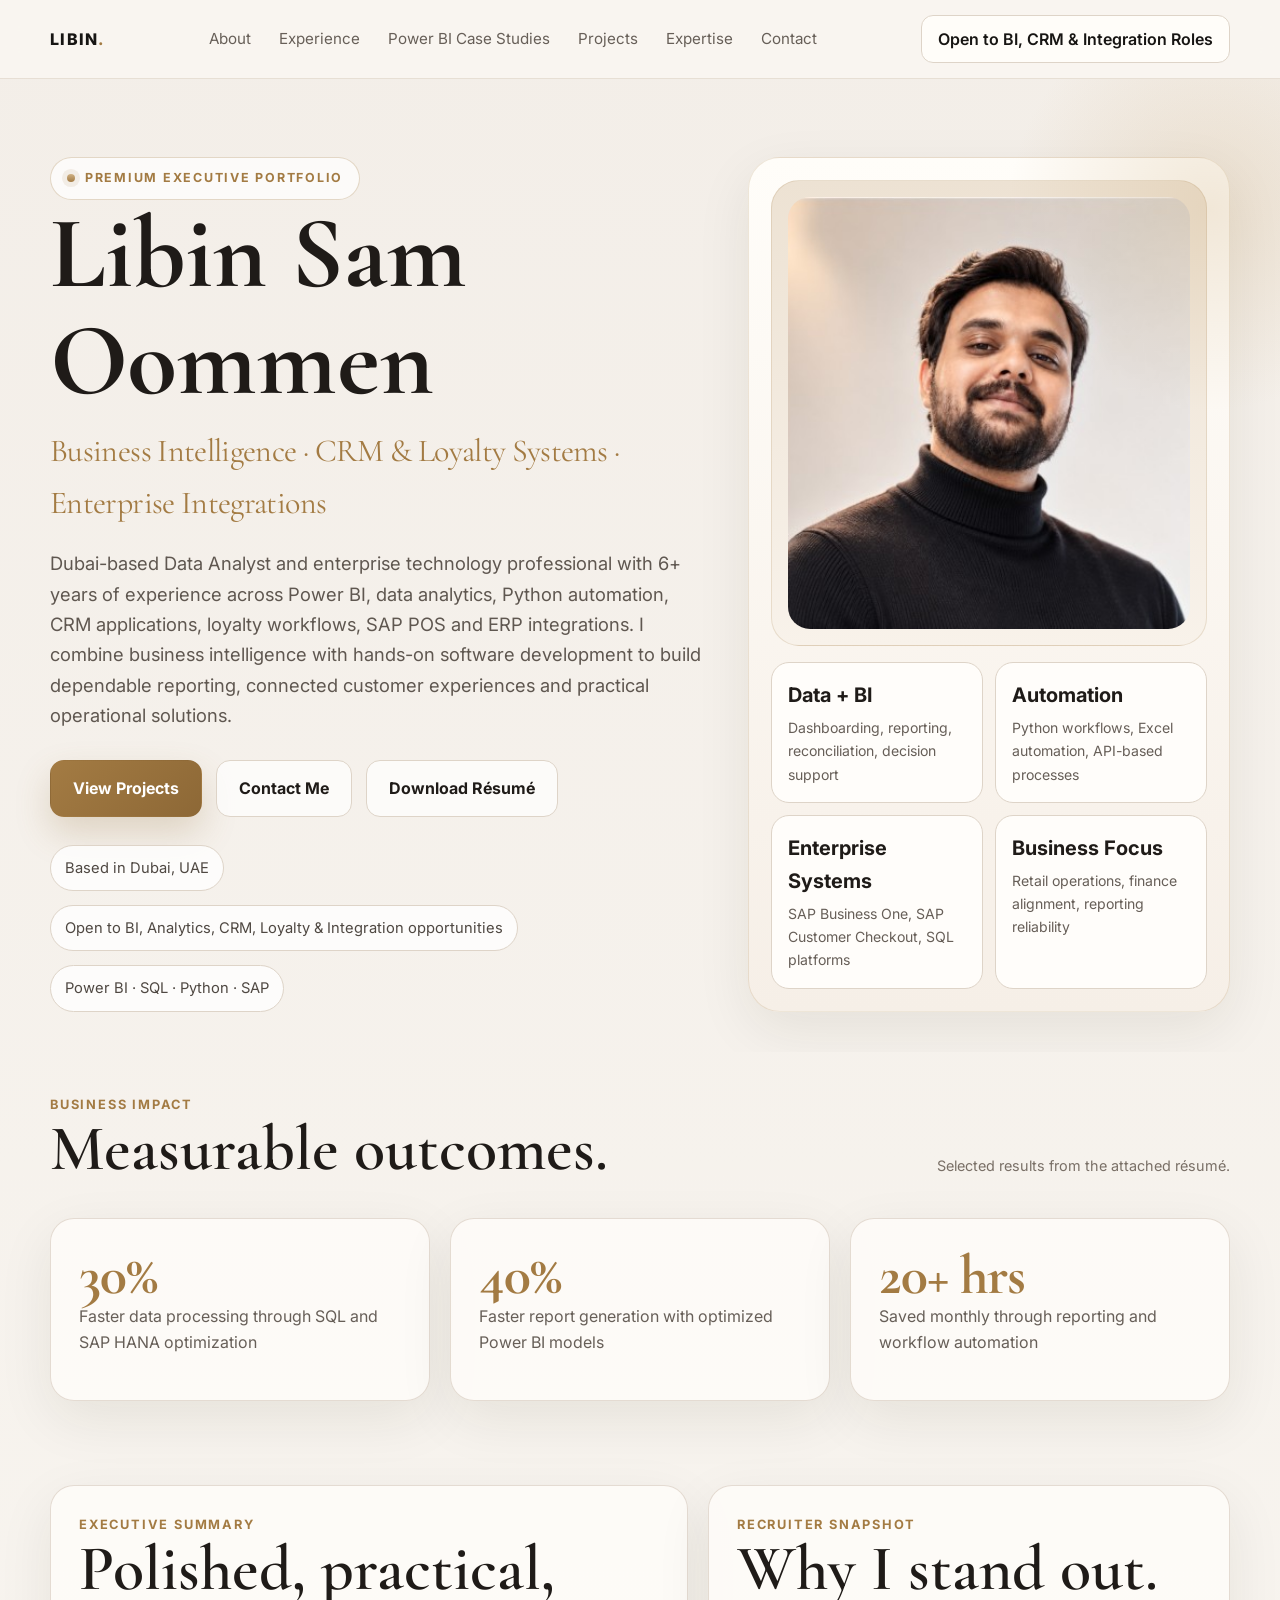
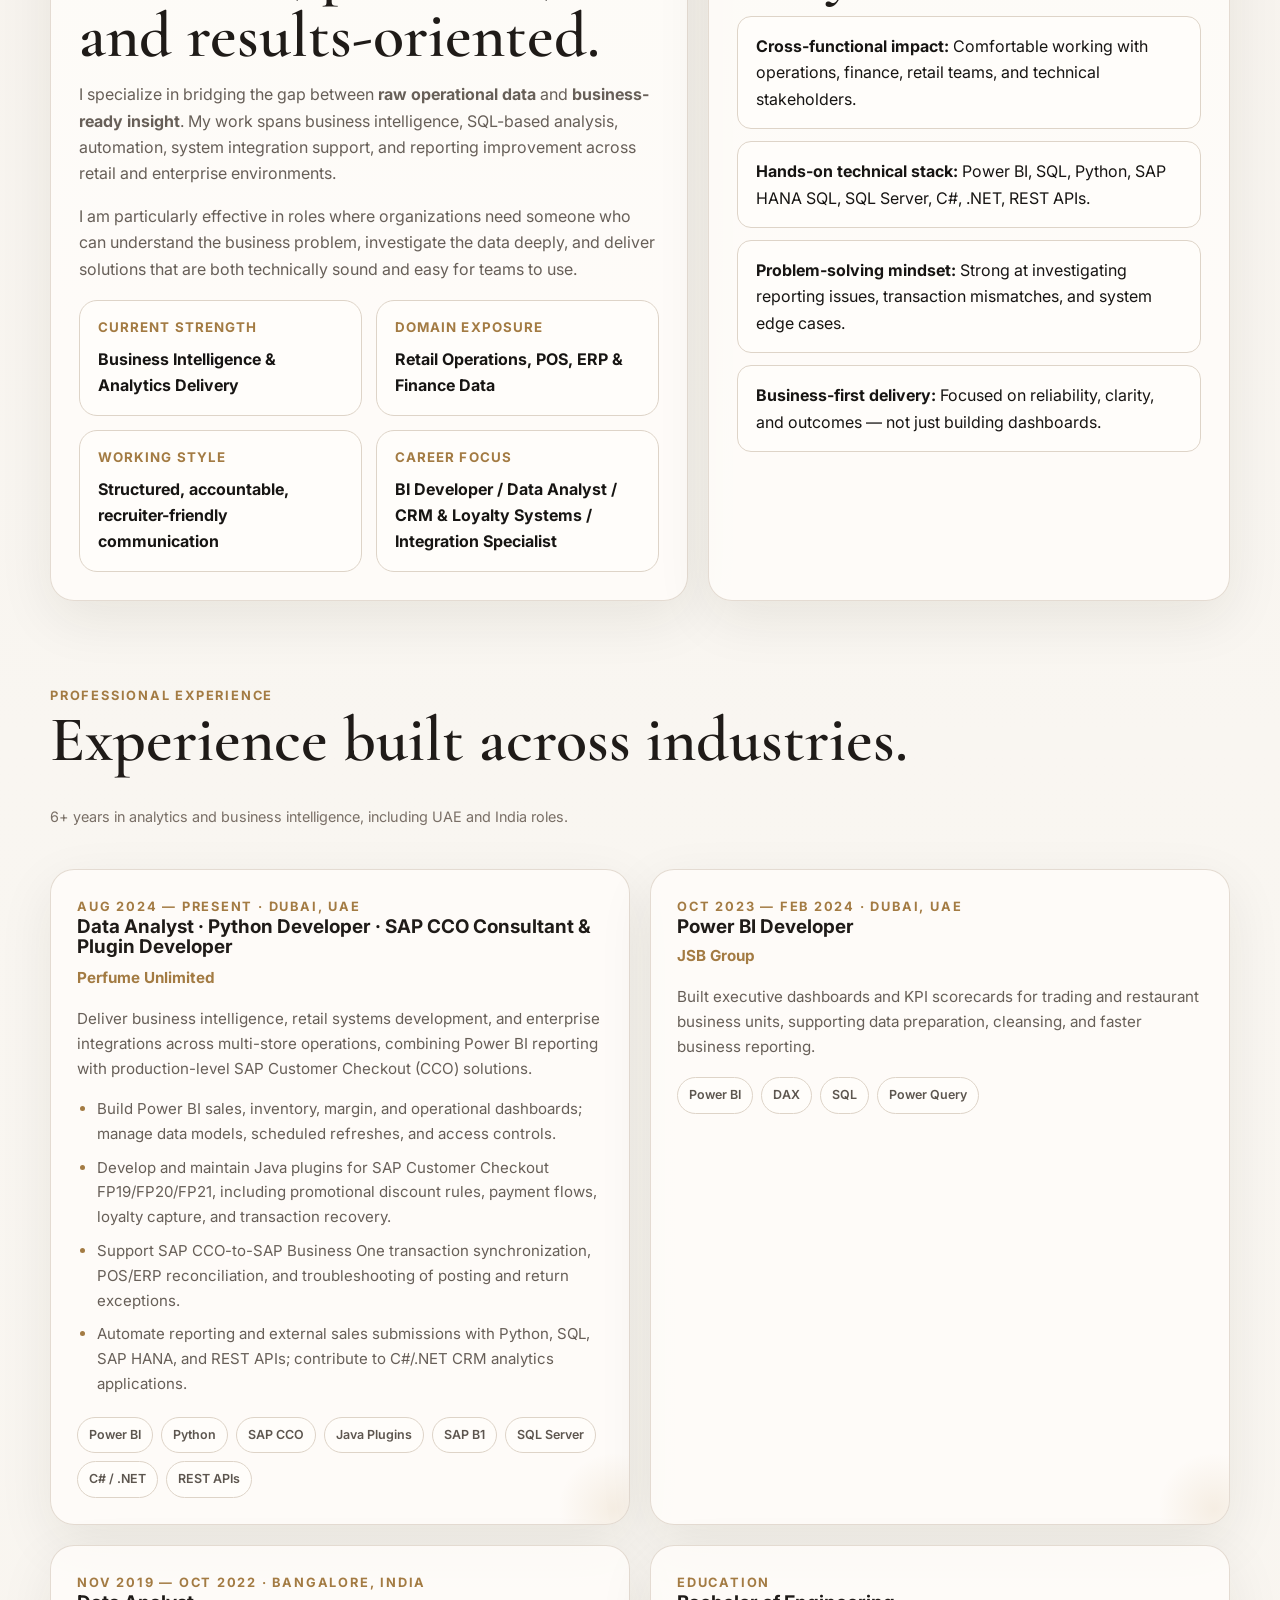
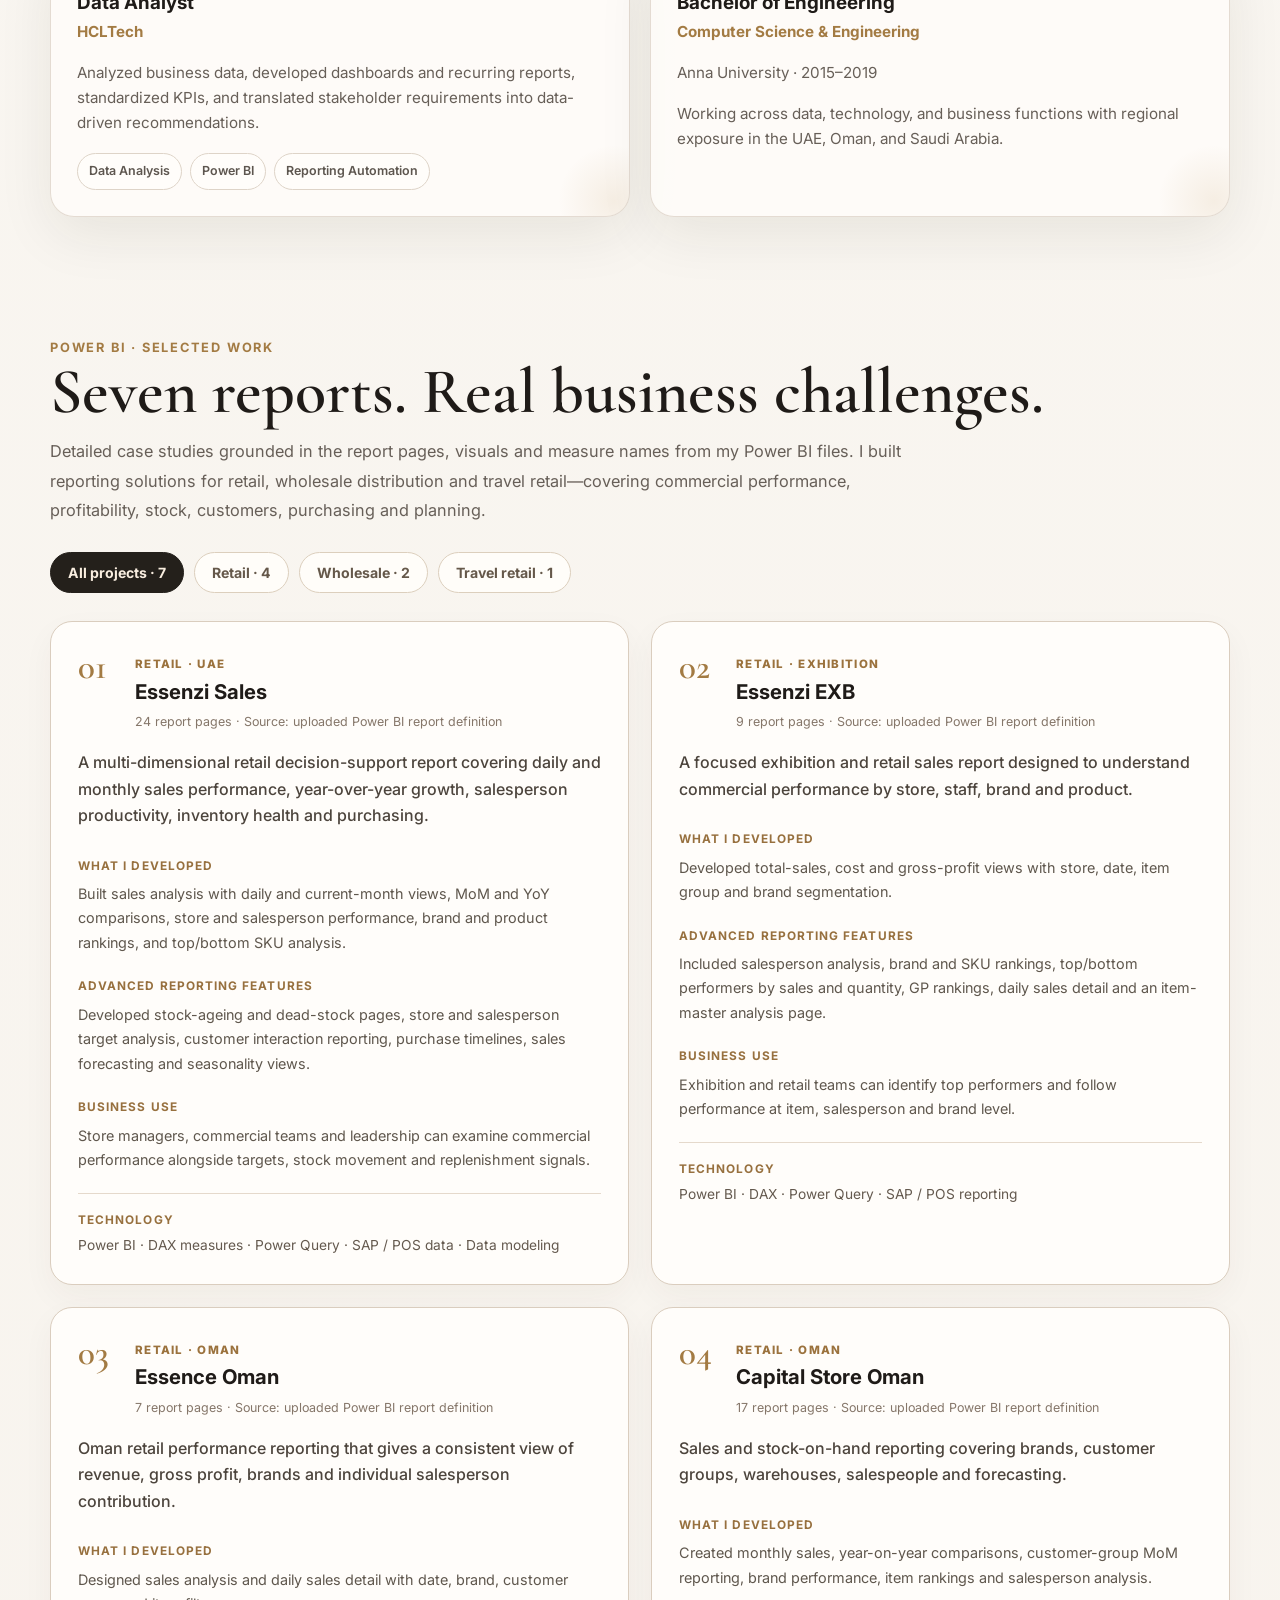
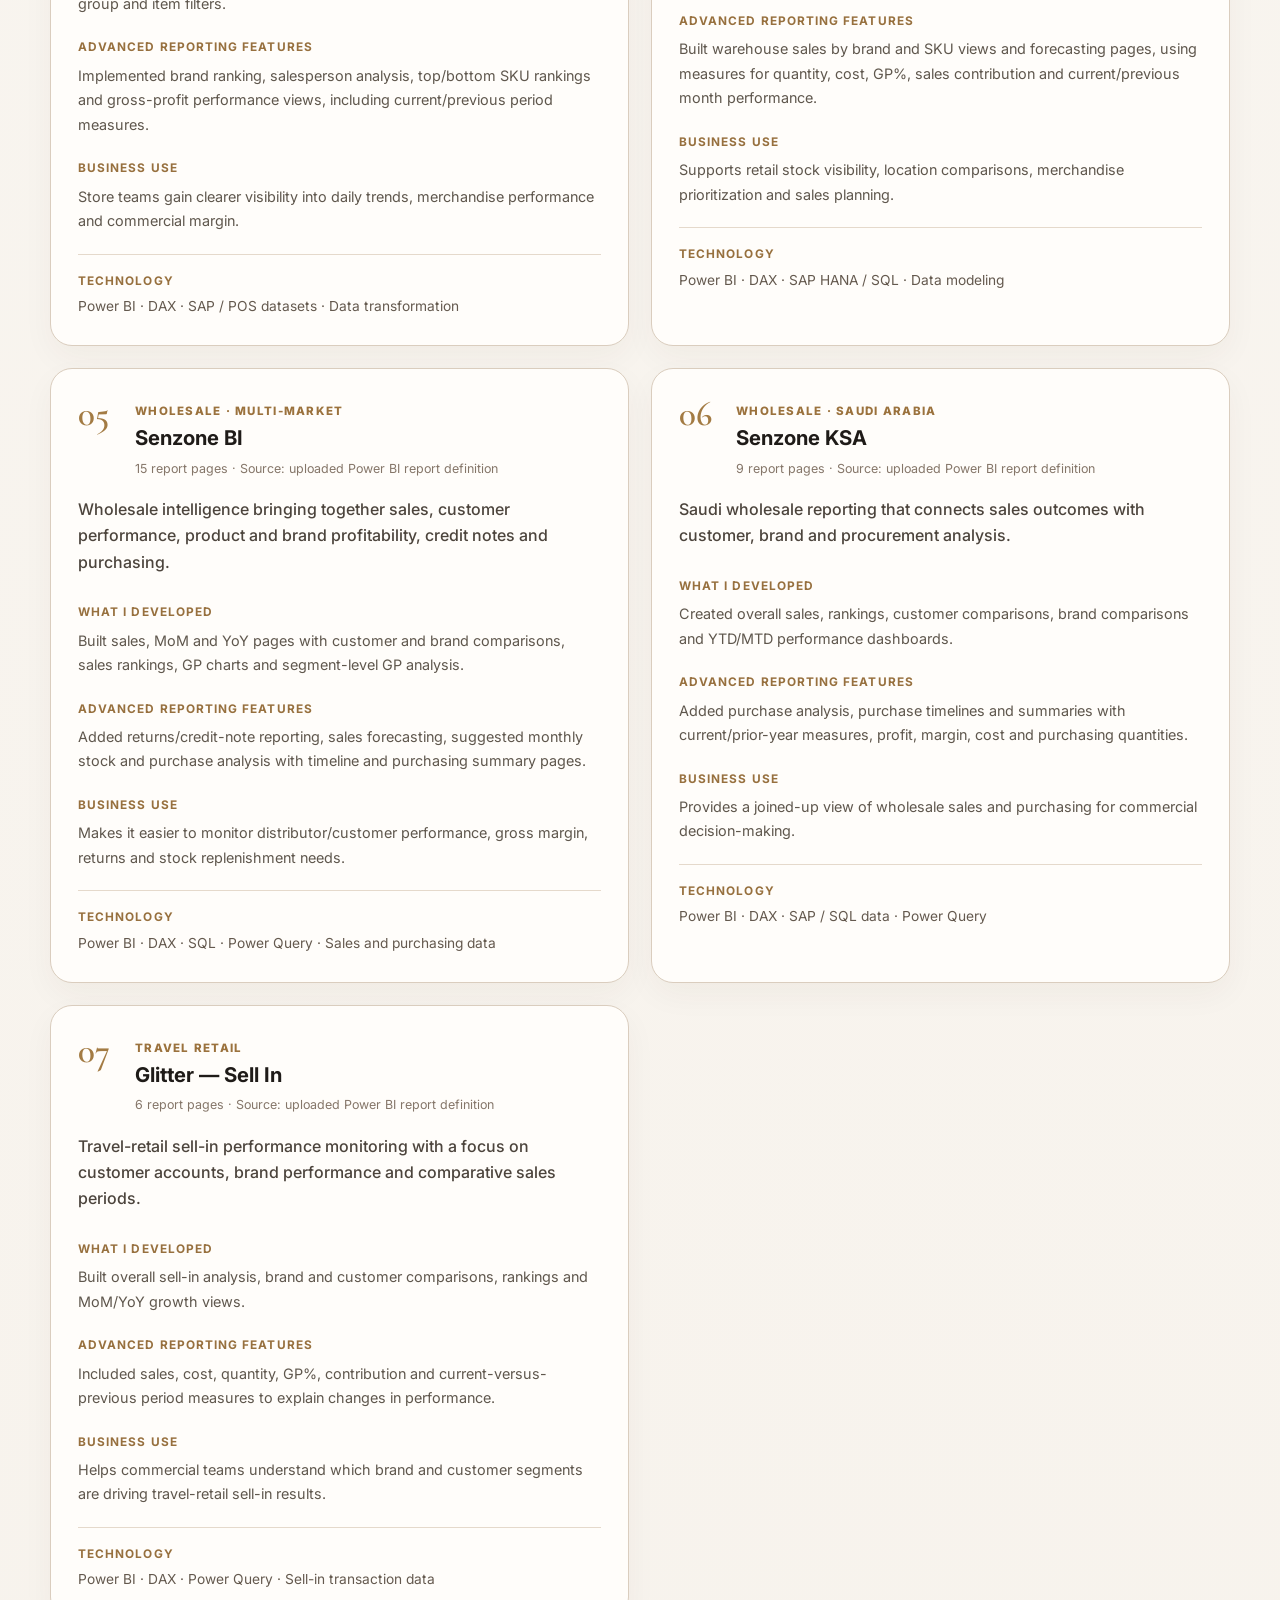
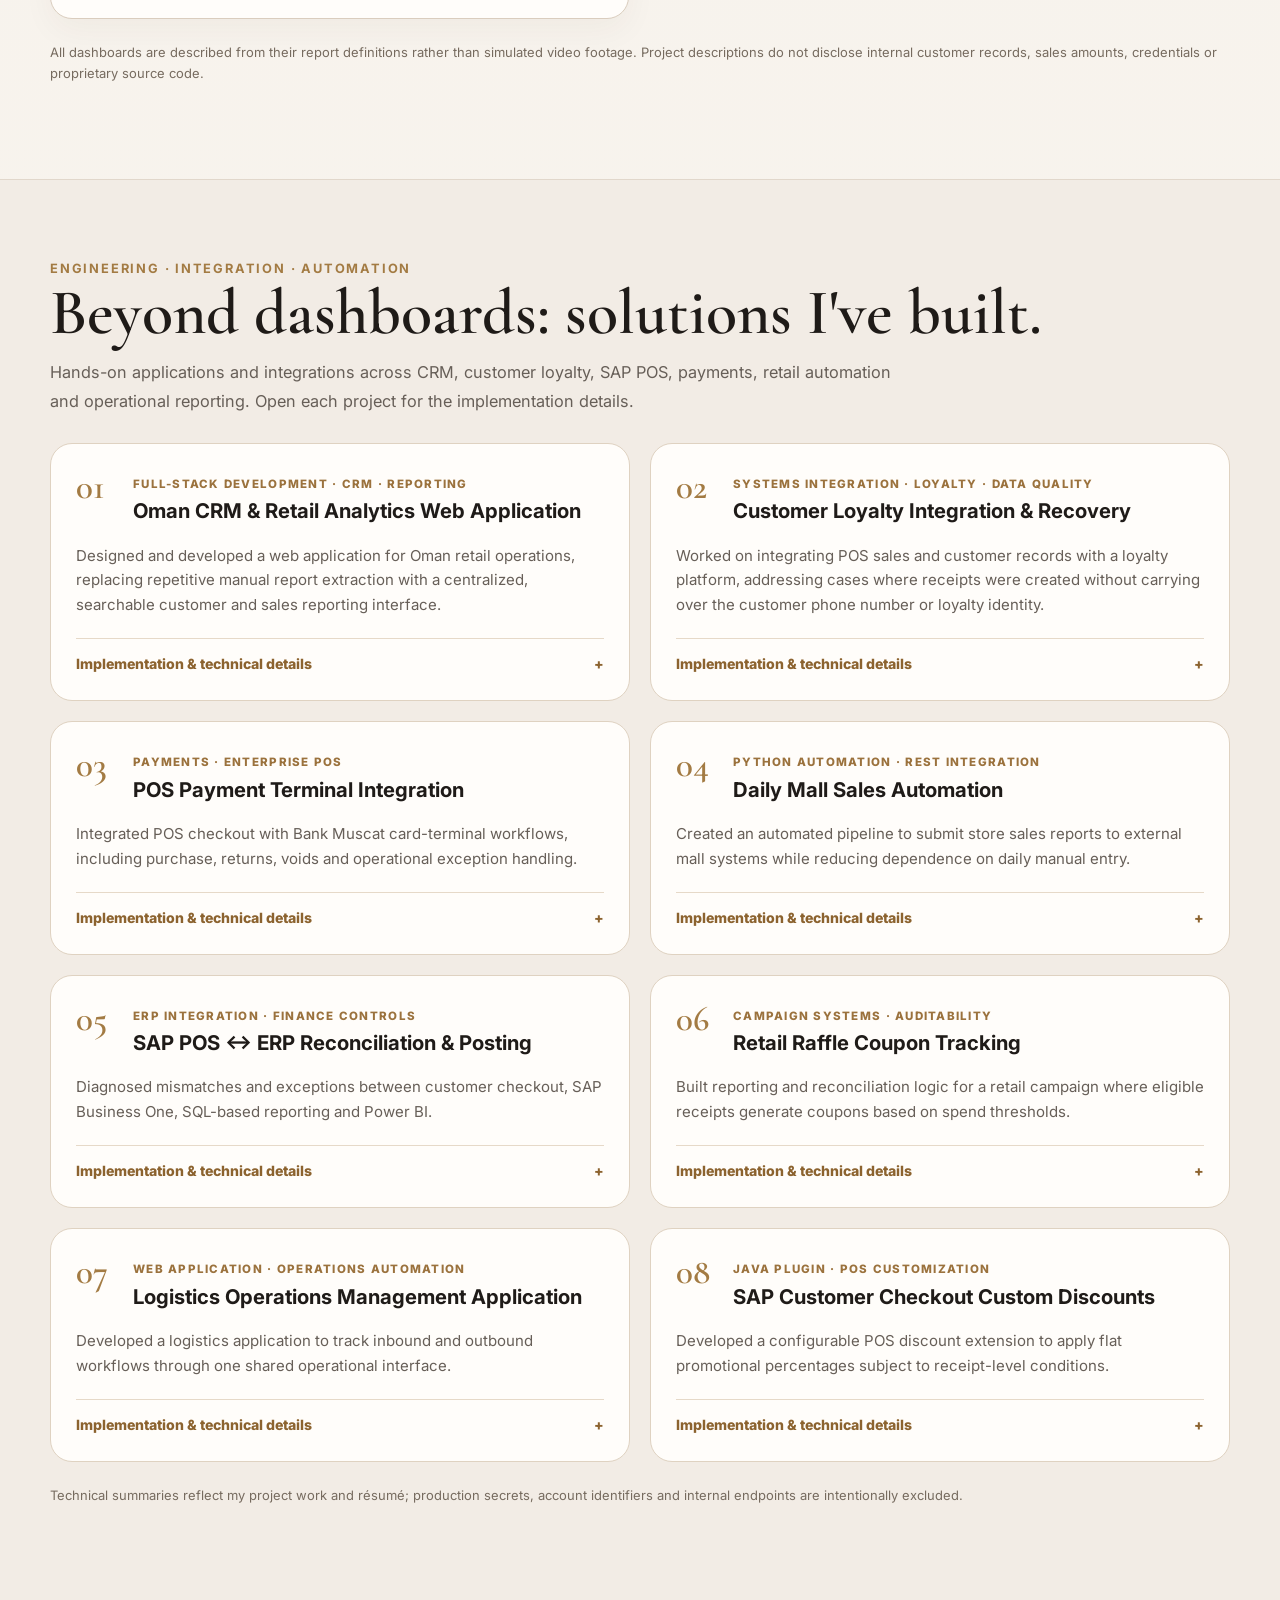
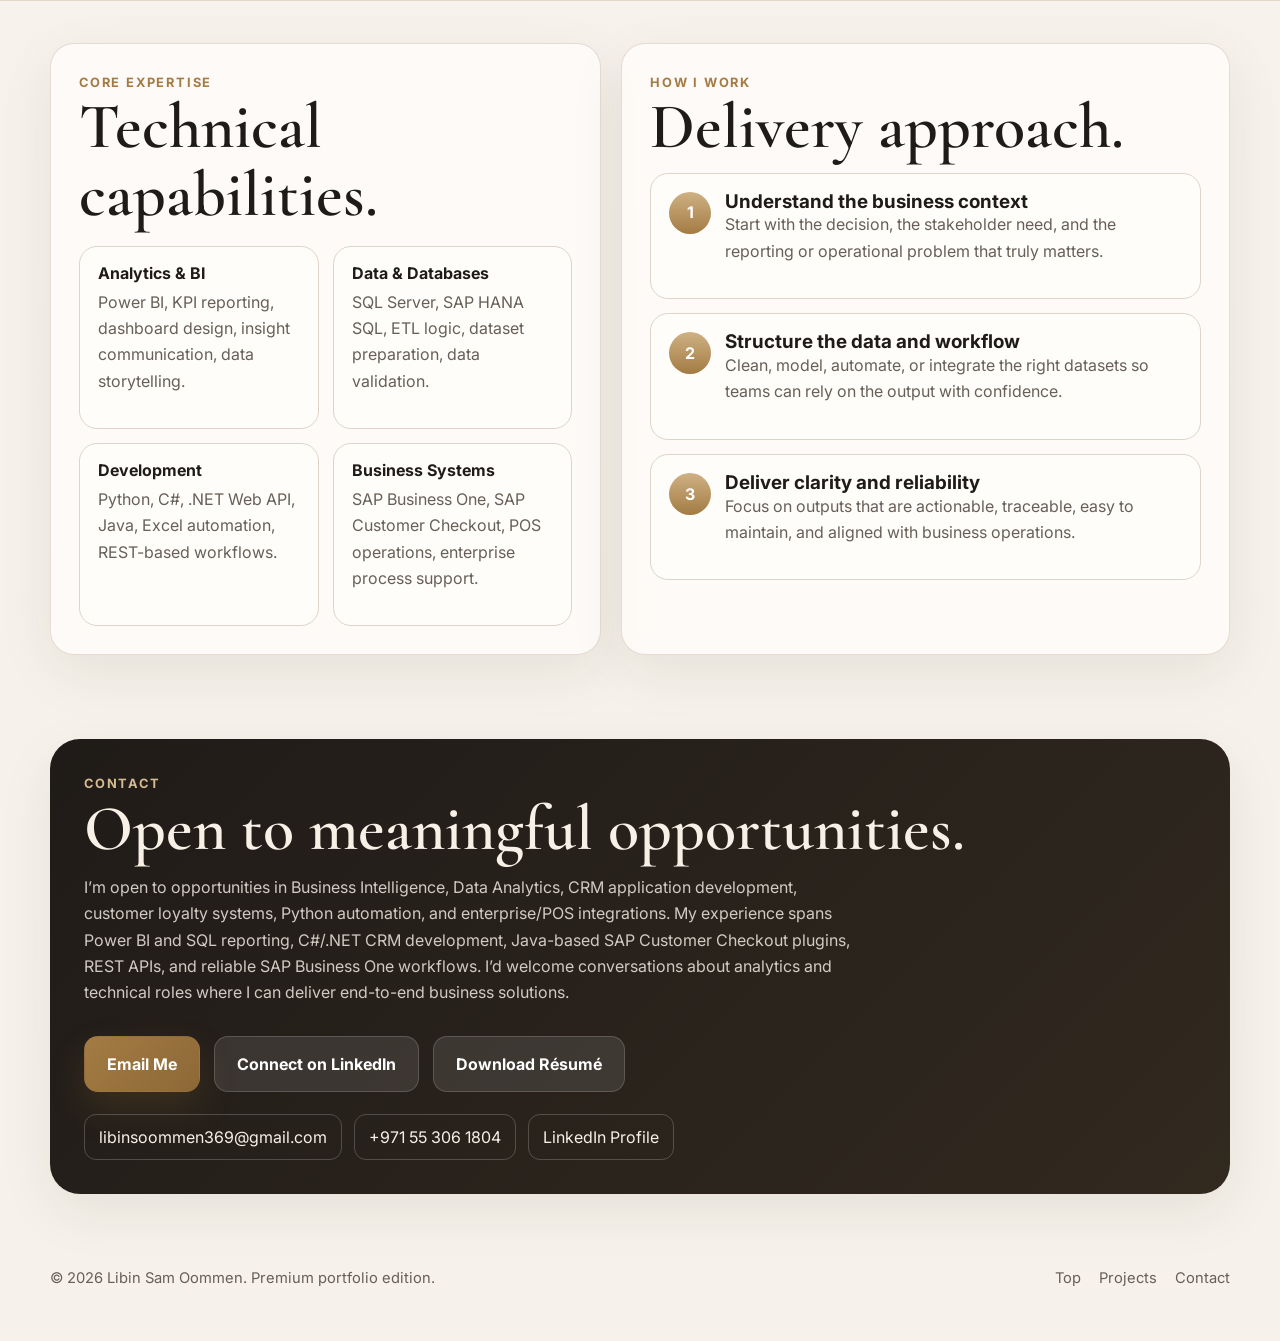
==== index.html @ 15685545 "Add files via upload Initial portfolio website" ====
<!DOCTYPE html>

<html lang="en">
<head>
<meta charset="utf-8"/>
<meta content="width=device-width, initial-scale=1" name="viewport"/>
<meta content="#111111" name="theme-color"/>
<meta content="Premium executive portfolio of Libin S Oommen — Data Analyst, BI specialist, and automation professional based in Dubai." name="description"/>
<title>Libin Sam Oommen | Data Analytics &amp; Enterprise Technology Portfolio</title>
<link href="https://fonts.googleapis.com" rel="preconnect"/>
<link crossorigin="" href="https://fonts.gstatic.com" rel="preconnect"/>
<link href="https://fonts.googleapis.com/css2?family=Inter:wght@400;500;600;700;800&amp;family=Cormorant+Garamond:wght@500;600;700&amp;display=swap" rel="stylesheet"/>
<style>
    :root{
      --bg:#f6f1ea;
      --paper:#fbf8f3;
      --card:#fffdfa;
      --ink:#171513;
      --muted:#675f58;
      --line:#ded4c8;
      --gold:#a37b43;
      --gold-soft:#cfb184;
      --deep:#1f1b18;
      --shadow:0 18px 55px rgba(44,32,19,.08);
      --radius:24px;
      --max:1180px;
    }
    *{box-sizing:border-box}
    html{scroll-behavior:smooth}
    body{margin:0;background:linear-gradient(180deg,#f3eee8 0%,#f9f6f1 25%,#f6f1ea 100%);color:var(--ink);font-family:'Inter',sans-serif;line-height:1.65}
    img{max-width:100%;display:block}
    a{color:inherit;text-decoration:none}
    .wrap{width:min(var(--max),calc(100% - 40px));margin:0 auto}
    .eyebrow{display:inline-flex;align-items:center;gap:10px;padding:10px 16px;border:1px solid rgba(163,123,67,.28);background:rgba(255,255,255,.72);border-radius:999px;color:var(--gold);font-size:.78rem;font-weight:700;letter-spacing:.14em;text-transform:uppercase}
    .eyebrow::before{content:"";width:8px;height:8px;border-radius:50%;background:linear-gradient(180deg,var(--gold-soft),var(--gold));box-shadow:0 0 0 5px rgba(163,123,67,.11)}
    .serif{font-family:'Cormorant Garamond',serif;letter-spacing:-.02em}
    h1,h2,h3,h4{margin:0;line-height:1.05;color:var(--deep)}
    h1{font-family:'Cormorant Garamond',serif;font-size:clamp(3.5rem,8vw,6.4rem);font-weight:700}
    h2{font-family:'Cormorant Garamond',serif;font-size:clamp(2.4rem,5vw,4rem);font-weight:600;margin-bottom:12px}
    h3{font-size:1.18rem;font-weight:700}
    p{margin:0 0 16px;color:var(--muted)}
    .btns{display:flex;gap:14px;flex-wrap:wrap;margin-top:30px}
    .btn{display:inline-flex;align-items:center;justify-content:center;gap:10px;padding:14px 22px;border-radius:14px;font-weight:700;border:1px solid transparent;transition:transform .2s ease,box-shadow .2s ease,background .2s ease}
    .btn:hover{transform:translateY(-2px)}
    .btn-primary{background:linear-gradient(135deg,var(--gold),#8d6836);color:#fff;box-shadow:0 16px 35px rgba(139,103,51,.22)}
    .btn-secondary{background:rgba(255,255,255,.72);border-color:var(--line);color:var(--deep)}
    header{position:sticky;top:0;z-index:20;background:rgba(250,247,242,.82);backdrop-filter:blur(14px);border-bottom:1px solid rgba(222,212,200,.7)}
    nav{display:flex;align-items:center;justify-content:space-between;min-height:78px;gap:16px}
    .brand{font-weight:800;letter-spacing:.08em;text-transform:uppercase}
    .brand span{color:var(--gold)}
    .nav-links{display:flex;gap:28px;color:var(--muted);font-size:.95rem}
    .nav-links a:hover,.socials a:hover{color:var(--gold)}
    .nav-cta{padding:10px 16px;border-radius:12px;border:1px solid var(--line);font-weight:600;background:#fffdf9}
    .hero{padding:78px 0 40px;position:relative;overflow:hidden}
    .hero::before{content:"";position:absolute;right:-140px;top:-80px;width:420px;height:420px;border-radius:50%;background:radial-gradient(circle,rgba(207,177,132,.28) 0%,rgba(207,177,132,0) 68%)}
    .hero-grid{display:grid;grid-template-columns:1.15fr .85fr;gap:46px;align-items:center}
    .hero-copy{position:relative;z-index:1}
    .hero-intro{font-size:1.15rem;max-width:700px;color:#5f5750;margin-top:18px}
    .hero-note{display:flex;gap:14px;flex-wrap:wrap;margin-top:28px}
    .mini-pill{padding:10px 14px;border-radius:999px;background:rgba(255,255,255,.8);border:1px solid var(--line);font-size:.92rem;color:#4f4842}
    .hero-card{background:linear-gradient(180deg,#fffdf9 0%,#f6efe7 100%);border:1px solid rgba(163,123,67,.18);border-radius:32px;padding:22px;box-shadow:var(--shadow)}
    .photo-frame{background:linear-gradient(180deg,#ede2d3,#f8f2ea);border-radius:28px;padding:16px;border:1px solid rgba(163,123,67,.18)}
    .photo-frame img{width:100%;aspect-ratio:4/4.3;object-fit:cover;border-radius:22px}
    .hero-stats{display:grid;grid-template-columns:repeat(2,1fr);gap:12px;margin-top:16px}
    .stat{padding:16px;border-radius:18px;background:#fffdfa;border:1px solid var(--line)}
    .stat strong{display:block;font-size:1.25rem;color:var(--deep);margin-bottom:4px}
    .stat span{display:block;color:var(--muted);font-size:.88rem}
    section{padding:42px 0}
    .section-head{display:flex;justify-content:space-between;gap:20px;align-items:end;flex-wrap:wrap;margin-bottom:24px}
    .section-kicker{font-size:.8rem;letter-spacing:.14em;text-transform:uppercase;color:var(--gold);font-weight:700}
    .panel{background:rgba(255,253,250,.78);border:1px solid rgba(222,212,200,.8);border-radius:var(--radius);box-shadow:var(--shadow)}
    .summary-grid{display:grid;grid-template-columns:1.1fr .9fr;gap:20px}
    .summary-card{padding:28px}
    .quicklist{display:grid;grid-template-columns:repeat(2,1fr);gap:14px;margin-top:18px}
    .quick-item{padding:16px 18px;border:1px solid var(--line);border-radius:18px;background:#fffdfa}
    .quick-item small{display:block;color:var(--gold);font-weight:700;letter-spacing:.08em;text-transform:uppercase;margin-bottom:7px}
    .quick-item strong{font-size:1rem}
    .projects{display:grid;grid-template-columns:repeat(2,1fr);gap:20px}
    .project{padding:26px;position:relative;overflow:hidden}
    .project::after{content:"";position:absolute;right:-40px;bottom:-40px;width:110px;height:110px;border-radius:50%;background:radial-gradient(circle,rgba(207,177,132,.18) 0%,rgba(207,177,132,0) 72%)}
    .project-num{font-family:'Cormorant Garamond',serif;color:var(--gold);font-size:2.2rem;margin-bottom:10px}
    .project p{font-size:.95rem}
    .tags{display:flex;gap:8px;flex-wrap:wrap;margin-top:18px}
    .tag{padding:7px 11px;border-radius:999px;border:1px solid var(--line);background:#fffdfa;color:#5d564f;font-size:.78rem;font-weight:600}
    .two-col{display:grid;grid-template-columns:.95fr 1.05fr;gap:20px}
    .skills-grid{display:grid;grid-template-columns:repeat(2,1fr);gap:14px;margin-top:18px}
    .skill{padding:18px;border-radius:18px;border:1px solid var(--line);background:#fffdfa}
    .skill h4{margin-bottom:7px;font-size:1rem}
    .timeline{display:grid;gap:14px;margin-top:8px}
    .timeline-item{display:grid;grid-template-columns:auto 1fr;gap:14px;padding:18px;border:1px solid var(--line);border-radius:18px;background:#fffdfa}
    .timeline-badge{width:42px;height:42px;border-radius:50%;display:flex;align-items:center;justify-content:center;background:linear-gradient(180deg,var(--gold-soft),var(--gold));color:white;font-weight:700}
    .focus-list{display:grid;gap:12px;margin-top:14px}
    .focus-list div{padding:16px 18px;border-left:4px solid var(--gold);background:#fffdfa;border-radius:14px;border:1px solid var(--line)}
    .cta{padding:34px;background:linear-gradient(135deg,#1f1b18,#32291f);color:#f7f0e7;border-radius:30px;box-shadow:var(--shadow)}
    .cta h2,.cta p{color:#f7f0e7}
    .cta p{opacity:.82;max-width:780px}
    .cta .btn-secondary{background:rgba(255,255,255,.1);border-color:rgba(255,255,255,.16);color:#fff}
    footer{padding:30px 0 50px}
    .footer-row{display:flex;justify-content:space-between;gap:16px;flex-wrap:wrap;color:var(--muted);font-size:.92rem}
    .socials{display:flex;gap:18px}
    .muted-note{font-size:.9rem;color:#796f66}
    @media (max-width: 980px){
      .hero-grid,.summary-grid,.two-col,.projects{grid-template-columns:1fr}
      .nav-links{display:none}
    }
    @media (max-width: 640px){
      .wrap{width:min(var(--max),calc(100% - 26px))}
      .hero{padding-top:42px}
      .quicklist,.skills-grid,.hero-stats{grid-template-columns:1fr}
      h1{font-size:3.35rem}
      .project{padding:22px}
      .summary-card,.cta{padding:24px}
    }
  
@media(max-width:800px){#impact .projects{grid-template-columns:1fr!important}}
.contact-details{display:flex;flex-wrap:wrap;gap:12px;margin-top:22px}.contact-details a{display:inline-flex;align-items:center;gap:8px;padding:9px 14px;border-radius:12px;border:1px solid rgba(255,255,255,.2);color:#f7f0e7;overflow-wrap:anywhere}.contact-details a:hover{border-color:#d7bc91}

/* Case-study presentation: intentionally text-led, without videos, simulated dashboard images or animations. */
.case-section,.delivery-section{padding:78px 0}.case-lead{max-width:870px;font-size:1.02rem;line-height:1.8}.case-tabs{display:flex;flex-wrap:wrap;gap:10px;margin:27px 0 28px}.case-filter{padding:11px 17px;cursor:pointer;border-radius:99px;background:#fffdf9;color:#65584a;border:1px solid #dccfbd;font:700 .88rem Inter,sans-serif}.case-filter[aria-pressed=true]{background:#24201b;color:#f9eee0;border-color:#24201b}.case-grid{display:grid;grid-template-columns:repeat(2,minmax(0,1fr));gap:22px}.case-shell[hidden]{display:none!important}.case-study{height:100%;padding:27px;border:1px solid #dacdbe;border-radius:22px;background:#fffdfa;box-shadow:0 12px 32px #47331e0b}.case-top,.delivery-head{display:flex;gap:17px;align-items:start}.case-number{font:600 2.2rem 'Cormorant Garamond',serif;color:#a37b43;line-height:1;min-width:40px}.case-category{font-size:.72rem;text-transform:uppercase;letter-spacing:.11em;color:#9b723d;font-weight:800}.case-top h3,.delivery-head h3{font-size:1.27rem;margin:5px 0 5px}.case-pages{display:inline-block;color:#857669;font-size:.78rem}.case-summary{margin:16px 0 22px;font-weight:500;color:#4c443c}.case-details{display:grid;gap:16px}.case-details b,.case-tech b,.delivery-details b{font-size:.74rem;letter-spacing:.09em;text-transform:uppercase;color:#97703e}.case-details p,.delivery-details p{font-size:.9rem;line-height:1.7;margin:5px 0 0;color:#5f574d}.case-tech{display:grid;gap:4px;border-top:1px solid #e5d9cb;padding-top:17px;margin-top:20px;font-size:.86rem;color:#64594e}.case-source-note{font-size:.81rem;color:#766b5f;margin-top:23px}.delivery-section{background:#f2ece5;border-top:1px solid #e1d7cb;border-bottom:1px solid #e1d7cb}.delivery-grid{display:grid;grid-template-columns:repeat(2,minmax(0,1fr));gap:20px;margin-top:26px}.delivery-card{padding:25px;border-radius:22px;background:#fffdfa;border:1px solid #dfd2c1;display:flex;flex-direction:column}.delivery-card>p{margin:17px 0 20px;font-size:.94rem}.delivery-card details{margin-top:auto;border-top:1px solid #e6d9c8;padding-top:13px}.delivery-card summary{cursor:pointer;display:flex;justify-content:space-between;gap:10px;font-size:.88rem;font-weight:800;color:#8c632f;list-style:none}.delivery-card summary::-webkit-details-marker{display:none}.delivery-card details[open] summary span{transform:rotate(45deg)}.delivery-details{padding-top:17px}.delivery-details b:not(:first-child){display:block;margin-top:15px}button:focus-visible,a:focus-visible,summary:focus-visible{outline:3px solid #a37b43;outline-offset:3px}@media(max-width:830px){.case-grid,.delivery-grid{grid-template-columns:1fr}.case-section,.delivery-section{padding:55px 0}}

/* Refined experience story */
.job-company{color:var(--gold)!important;font-weight:700;margin-top:8px}
.job-highlights{padding-left:20px;margin:14px 0 20px;color:var(--muted);font-size:.94rem}
.job-highlights li{margin:9px 0}
.job-highlights li::marker{color:var(--gold)}
.experience-themes{display:flex;align-items:center;gap:9px;flex-wrap:wrap;margin:12px 0 30px}
.experience-themes .theme-label{font-size:.82rem;font-weight:700;color:var(--muted);margin-right:7px}
.theme-option{font:600 .85rem Inter,sans-serif;border:1px solid var(--line);padding:9px 13px;border-radius:999px;background:var(--card);color:var(--ink);cursor:pointer}
.theme-option[aria-pressed="true"]{background:var(--gold);color:white;border-color:var(--gold)}
.theme-option:focus-visible{outline:3px solid var(--gold-soft);outline-offset:2px}
.design-note{font-size:.8rem;color:var(--muted);margin-bottom:18px}

</style>
</head>
<body>
<header>
<nav class="wrap">
<a class="brand" href="#home">Libin<span>.</span></a>
<div class="nav-links">
<a href="#about">About</a><a href="#experience">Experience</a>
<a href="#powerbi">Power BI Case Studies</a><a href="#projects">Projects</a>
<a href="#expertise">Expertise</a>
<a href="#contact">Contact</a>
</div>
<a class="nav-cta" href="#contact">Open to BI, CRM &amp; Integration Roles</a>
</nav>
</header>
<main>
<section class="hero" id="home">
<div class="wrap hero-grid">
<div class="hero-copy">
<div class="eyebrow">Premium Executive Portfolio</div>
<h1>Libin Sam Oommen</h1>
<p class="serif" style="font-size:clamp(1.35rem,2.8vw,2rem); color:var(--gold); margin:10px 0 8px;">Business Intelligence · CRM &amp; Loyalty Systems · Enterprise Integrations</p>
<p class="hero-intro">Dubai-based Data Analyst and enterprise technology professional with 6+ years of experience across Power BI, data analytics, Python automation, CRM applications, loyalty workflows, SAP POS and ERP integrations. I combine business intelligence with hands-on software development to build dependable reporting, connected customer experiences and practical operational solutions.</p>
<div class="btns">
<a class="btn btn-primary" href="#projects">View Projects</a>
<a class="btn btn-secondary" href="#contact">Contact Me</a>
<a class="btn btn-secondary" download="" href="Libin_Sam_Oommen_Resume.pdf">Download Résumé</a></div>
<div class="hero-note">
<span class="mini-pill">Based in Dubai, UAE</span>
<span class="mini-pill">Open to BI, Analytics, CRM, Loyalty &amp; Integration opportunities</span>
<span class="mini-pill">Power BI · SQL · Python · SAP</span>
</div>
</div>
<div class="hero-card">
<div class="photo-frame">
<img alt="Professional portrait of Libin S Oommen" src="profile.png"/>
</div>
<div class="hero-stats">
<div class="stat"><strong>Data + BI</strong><span>Dashboarding, reporting, reconciliation, decision support</span></div>
<div class="stat"><strong>Automation</strong><span>Python workflows, Excel automation, API-based processes</span></div>
<div class="stat"><strong>Enterprise Systems</strong><span>SAP Business One, SAP Customer Checkout, SQL platforms</span></div>
<div class="stat"><strong>Business Focus</strong><span>Retail operations, finance alignment, reporting reliability</span></div>
</div>
</div>
</div>
</section>

<section id="impact"><div class="wrap"><div class="section-head"><div><div class="section-kicker">Business Impact</div><h2>Measurable outcomes.</h2></div><p class="muted-note">Selected results from the attached résumé.</p></div><div class="projects" style="grid-template-columns:repeat(3,minmax(0,1fr))"><div class="panel summary-card"><div class="serif" style="font-size:3.5rem;color:#a37b43;font-weight:700;line-height:1">30%</div><p>Faster data processing through SQL and SAP HANA optimization</p></div><div class="panel summary-card"><div class="serif" style="font-size:3.5rem;color:#a37b43;font-weight:700;line-height:1">40%</div><p>Faster report generation with optimized Power BI models</p></div><div class="panel summary-card"><div class="serif" style="font-size:3.5rem;color:#a37b43;font-weight:700;line-height:1">20+ hrs</div><p>Saved monthly through reporting and workflow automation</p></div></div></div></section><section id="about">
<div class="wrap summary-grid">
<div class="panel summary-card">
<div class="section-kicker">Executive Summary</div>
<h2>Polished, practical, and results-oriented.</h2>
<p>I specialize in bridging the gap between <strong>raw operational data</strong> and <strong>business-ready insight</strong>. My work spans business intelligence, SQL-based analysis, automation, system integration support, and reporting improvement across retail and enterprise environments.</p>
<p>I am particularly effective in roles where organizations need someone who can understand the business problem, investigate the data deeply, and deliver solutions that are both technically sound and easy for teams to use.</p>
<div class="quicklist">
<div class="quick-item"><small>Current Strength</small><strong>Business Intelligence &amp; Analytics Delivery</strong></div>
<div class="quick-item"><small>Domain Exposure</small><strong>Retail Operations, POS, ERP &amp; Finance Data</strong></div>
<div class="quick-item"><small>Working Style</small><strong>Structured, accountable, recruiter-friendly communication</strong></div>
<div class="quick-item"><small>Career Focus</small><strong>BI Developer / Data Analyst / CRM &amp; Loyalty Systems / Integration Specialist</strong></div>
</div>
</div>
<div class="panel summary-card">
<div class="section-kicker">Recruiter Snapshot</div>
<h2>Why I stand out.</h2>
<div class="focus-list">
<div><strong>Cross-functional impact:</strong> Comfortable working with operations, finance, retail teams, and technical stakeholders.</div>
<div><strong>Hands-on technical stack:</strong> Power BI, SQL, Python, SAP HANA SQL, SQL Server, C#, .NET, REST APIs.</div>
<div><strong>Problem-solving mindset:</strong> Strong at investigating reporting issues, transaction mismatches, and system edge cases.</div>
<div><strong>Business-first delivery:</strong> Focused on reliability, clarity, and outcomes — not just building dashboards.</div>
</div>
</div>
</div>
</section>
<section id="experience"><div class="wrap"><div class="section-head"><div><div class="section-kicker">Professional Experience</div><h2>Experience built across industries.</h2></div><p class="muted-note">6+ years in analytics and business intelligence, including UAE and India roles.</p></div>
<div class="projects">
<article class="panel project">
<div class="section-kicker">Aug 2024 — Present · Dubai, UAE</div>
<h3>Data Analyst · Python Developer · SAP CCO Consultant &amp; Plugin Developer</h3>
<p class="job-company">Perfume Unlimited</p>
<p>Deliver business intelligence, retail systems development, and enterprise integrations across multi-store operations, combining Power BI reporting with production-level SAP Customer Checkout (CCO) solutions.</p>
<ul class="job-highlights">
<li>Build Power BI sales, inventory, margin, and operational dashboards; manage data models, scheduled refreshes, and access controls.</li>
<li>Develop and maintain Java plugins for SAP Customer Checkout FP19/FP20/FP21, including promotional discount rules, payment flows, loyalty capture, and transaction recovery.</li>
<li>Support SAP CCO-to-SAP Business One transaction synchronization, POS/ERP reconciliation, and troubleshooting of posting and return exceptions.</li>
<li>Automate reporting and external sales submissions with Python, SQL, SAP HANA, and REST APIs; contribute to C#/.NET CRM analytics applications.</li>
</ul>
<div class="tags">
<span class="tag">Power BI</span><span class="tag">Python</span>
<span class="tag">SAP CCO</span><span class="tag">Java Plugins</span>
<span class="tag">SAP B1</span><span class="tag">SQL Server</span>
<span class="tag">C# / .NET</span><span class="tag">REST APIs</span>
</div>
</article>
<article class="panel project"><div class="section-kicker">Oct 2023 — Feb 2024 · Dubai, UAE</div><h3>Power BI Developer</h3><p style="color:#a37b43;font-weight:700;margin-top:6px">JSB Group</p><p>Built executive dashboards and KPI scorecards for trading and restaurant business units, supporting data preparation, cleansing, and faster business reporting.</p><div class="tags"><span class="tag">Power BI</span><span class="tag">DAX</span><span class="tag">SQL</span><span class="tag">Power Query</span></div></article>
<article class="panel project"><div class="section-kicker">Nov 2019 — Oct 2022 · Bangalore, India</div><h3>Data Analyst</h3><p style="color:#a37b43;font-weight:700;margin-top:6px">HCLTech</p><p>Analyzed business data, developed dashboards and recurring reports, standardized KPIs, and translated stakeholder requirements into data-driven recommendations.</p><div class="tags"><span class="tag">Data Analysis</span><span class="tag">Power BI</span><span class="tag">Reporting Automation</span></div></article>
<article class="panel project"><div class="section-kicker">Education</div><h3>Bachelor of Engineering</h3><p style="color:#a37b43;font-weight:700;margin-top:6px">Computer Science &amp; Engineering</p><p>Anna University · 2015–2019</p><p>Working across data, technology, and business functions with regional exposure in the UAE, Oman, and Saudi Arabia.</p></article>
</div></div></section>
<section class="case-section" id="powerbi"><div class="wrap"><div class="section-kicker">Power BI · Selected Work</div><h2>Seven reports. Real business challenges.</h2><p class="case-lead">Detailed case studies grounded in the report pages, visuals and measure names from my Power BI files. I built reporting solutions for retail, wholesale distribution and travel retail—covering commercial performance, profitability, stock, customers, purchasing and planning.</p><div aria-label="Filter Power BI case studies" class="case-tabs" role="group"><button aria-pressed="true" class="case-filter" data-case-filter="All">All projects · 7</button><button aria-pressed="false" class="case-filter" data-case-filter="Retail">Retail · 4</button><button aria-pressed="false" class="case-filter" data-case-filter="Wholesale">Wholesale · 2</button><button aria-pressed="false" class="case-filter" data-case-filter="Travel Retail">Travel retail · 1</button></div><div class="case-grid"><div class="case-shell" data-kind="Retail"><article class="case-study"><div class="case-top"><span class="case-number">01</span><div><span class="case-category">Retail · UAE</span><h3>Essenzi Sales</h3><span class="case-pages">24 report pages · Source: uploaded Power BI report definition</span></div></div><p class="case-summary">A multi-dimensional retail decision-support report covering daily and monthly sales performance, year-over-year growth, salesperson productivity, inventory health and purchasing.</p><div class="case-details"><div><b>What I developed</b><p>Built sales analysis with daily and current-month views, MoM and YoY comparisons, store and salesperson performance, brand and product rankings, and top/bottom SKU analysis.</p></div><div><b>Advanced reporting features</b><p>Developed stock-ageing and dead-stock pages, store and salesperson target analysis, customer interaction reporting, purchase timelines, sales forecasting and seasonality views.</p></div><div><b>Business use</b><p>Store managers, commercial teams and leadership can examine commercial performance alongside targets, stock movement and replenishment signals.</p></div></div><div class="case-tech"><b>Technology</b><span>Power BI · DAX measures · Power Query · SAP / POS data · Data modeling</span></div></article></div><div class="case-shell" data-kind="Retail"><article class="case-study"><div class="case-top"><span class="case-number">02</span><div><span class="case-category">Retail · Exhibition</span><h3>Essenzi EXB</h3><span class="case-pages">9 report pages · Source: uploaded Power BI report definition</span></div></div><p class="case-summary">A focused exhibition and retail sales report designed to understand commercial performance by store, staff, brand and product.</p><div class="case-details"><div><b>What I developed</b><p>Developed total-sales, cost and gross-profit views with store, date, item group and brand segmentation.</p></div><div><b>Advanced reporting features</b><p>Included salesperson analysis, brand and SKU rankings, top/bottom performers by sales and quantity, GP rankings, daily sales detail and an item-master analysis page.</p></div><div><b>Business use</b><p>Exhibition and retail teams can identify top performers and follow performance at item, salesperson and brand level.</p></div></div><div class="case-tech"><b>Technology</b><span>Power BI · DAX · Power Query · SAP / POS reporting</span></div></article></div><div class="case-shell" data-kind="Retail"><article class="case-study"><div class="case-top"><span class="case-number">03</span><div><span class="case-category">Retail · Oman</span><h3>Essence Oman</h3><span class="case-pages">7 report pages · Source: uploaded Power BI report definition</span></div></div><p class="case-summary">Oman retail performance reporting that gives a consistent view of revenue, gross profit, brands and individual salesperson contribution.</p><div class="case-details"><div><b>What I developed</b><p>Designed sales analysis and daily sales detail with date, brand, customer group and item filters.</p></div><div><b>Advanced reporting features</b><p>Implemented brand ranking, salesperson analysis, top/bottom SKU rankings and gross-profit performance views, including current/previous period measures.</p></div><div><b>Business use</b><p>Store teams gain clearer visibility into daily trends, merchandise performance and commercial margin.</p></div></div><div class="case-tech"><b>Technology</b><span>Power BI · DAX · SAP / POS datasets · Data transformation</span></div></article></div><div class="case-shell" data-kind="Retail"><article class="case-study"><div class="case-top"><span class="case-number">04</span><div><span class="case-category">Retail · Oman</span><h3>Capital Store Oman</h3><span class="case-pages">17 report pages · Source: uploaded Power BI report definition</span></div></div><p class="case-summary">Sales and stock-on-hand reporting covering brands, customer groups, warehouses, salespeople and forecasting.</p><div class="case-details"><div><b>What I developed</b><p>Created monthly sales, year-on-year comparisons, customer-group MoM reporting, brand performance, item rankings and salesperson analysis.</p></div><div><b>Advanced reporting features</b><p>Built warehouse sales by brand and SKU views and forecasting pages, using measures for quantity, cost, GP%, sales contribution and current/previous month performance.</p></div><div><b>Business use</b><p>Supports retail stock visibility, location comparisons, merchandise prioritization and sales planning.</p></div></div><div class="case-tech"><b>Technology</b><span>Power BI · DAX · SAP HANA / SQL · Data modeling</span></div></article></div><div class="case-shell" data-kind="Wholesale"><article class="case-study"><div class="case-top"><span class="case-number">05</span><div><span class="case-category">Wholesale · Multi-market</span><h3>Senzone BI</h3><span class="case-pages">15 report pages · Source: uploaded Power BI report definition</span></div></div><p class="case-summary">Wholesale intelligence bringing together sales, customer performance, product and brand profitability, credit notes and purchasing.</p><div class="case-details"><div><b>What I developed</b><p>Built sales, MoM and YoY pages with customer and brand comparisons, sales rankings, GP charts and segment-level GP analysis.</p></div><div><b>Advanced reporting features</b><p>Added returns/credit-note reporting, sales forecasting, suggested monthly stock and purchase analysis with timeline and purchasing summary pages.</p></div><div><b>Business use</b><p>Makes it easier to monitor distributor/customer performance, gross margin, returns and stock replenishment needs.</p></div></div><div class="case-tech"><b>Technology</b><span>Power BI · DAX · SQL · Power Query · Sales and purchasing data</span></div></article></div><div class="case-shell" data-kind="Wholesale"><article class="case-study"><div class="case-top"><span class="case-number">06</span><div><span class="case-category">Wholesale · Saudi Arabia</span><h3>Senzone KSA</h3><span class="case-pages">9 report pages · Source: uploaded Power BI report definition</span></div></div><p class="case-summary">Saudi wholesale reporting that connects sales outcomes with customer, brand and procurement analysis.</p><div class="case-details"><div><b>What I developed</b><p>Created overall sales, rankings, customer comparisons, brand comparisons and YTD/MTD performance dashboards.</p></div><div><b>Advanced reporting features</b><p>Added purchase analysis, purchase timelines and summaries with current/prior-year measures, profit, margin, cost and purchasing quantities.</p></div><div><b>Business use</b><p>Provides a joined-up view of wholesale sales and purchasing for commercial decision-making.</p></div></div><div class="case-tech"><b>Technology</b><span>Power BI · DAX · SAP / SQL data · Power Query</span></div></article></div><div class="case-shell" data-kind="Travel Retail"><article class="case-study"><div class="case-top"><span class="case-number">07</span><div><span class="case-category">Travel Retail</span><h3>Glitter — Sell In</h3><span class="case-pages">6 report pages · Source: uploaded Power BI report definition</span></div></div><p class="case-summary">Travel-retail sell-in performance monitoring with a focus on customer accounts, brand performance and comparative sales periods.</p><div class="case-details"><div><b>What I developed</b><p>Built overall sell-in analysis, brand and customer comparisons, rankings and MoM/YoY growth views.</p></div><div><b>Advanced reporting features</b><p>Included sales, cost, quantity, GP%, contribution and current-versus-previous period measures to explain changes in performance.</p></div><div><b>Business use</b><p>Helps commercial teams understand which brand and customer segments are driving travel-retail sell-in results.</p></div></div><div class="case-tech"><b>Technology</b><span>Power BI · DAX · Power Query · Sell-in transaction data</span></div></article></div></div><p class="case-source-note">All dashboards are described from their report definitions rather than simulated video footage. Project descriptions do not disclose internal customer records, sales amounts, credentials or proprietary source code.</p></div></section><section class="delivery-section" id="projects"><div class="wrap"><div class="section-kicker">Engineering · Integration · Automation</div><h2>Beyond dashboards: solutions I've built.</h2><p class="case-lead">Hands-on applications and integrations across CRM, customer loyalty, SAP POS, payments, retail automation and operational reporting. Open each project for the implementation details.</p><div class="delivery-grid"><article class="delivery-card"><div class="delivery-head"><span class="case-number">01</span><div><span class="case-category">Full-stack development · CRM · Reporting</span><h3>Oman CRM &amp; Retail Analytics Web Application</h3></div></div><p>Designed and developed a web application for Oman retail operations, replacing repetitive manual report extraction with a centralized, searchable customer and sales reporting interface.</p><details><summary>Implementation &amp; technical details <span aria-hidden="true">+</span></summary><div class="delivery-details"><b>My contribution</b><p>Connected the application to SAP Customer Checkout SQL Server data. Implemented customer search, receipt history, date/store filters, top-10 summaries, exportable reports and receipt-level drilldowns. Worked on query performance and pagination to improve searches over larger receipt sets.</p><b>Tools &amp; platforms</b><p>C# · .NET Web API · SQL Server · SAP Customer Checkout · HTML / JavaScript</p><b>Business outcome</b><p>Centralized access to transactional and customer data for operations and CRM teams.</p></div></details></article><article class="delivery-card"><div class="delivery-head"><span class="case-number">02</span><div><span class="case-category">Systems integration · Loyalty · Data quality</span><h3>Customer Loyalty Integration &amp; Recovery</h3></div></div><p>Worked on integrating POS sales and customer records with a loyalty platform, addressing cases where receipts were created without carrying over the customer phone number or loyalty identity.</p><details><summary>Implementation &amp; technical details <span aria-hidden="true">+</span></summary><div class="delivery-details"><b>My contribution</b><p>Designed customer synchronization from the membership database to CCO, API-based registration and bulk synchronization, receipt payload creation, scheduled retries, and exception handling for failed or unconfirmed membership records. Developed recovery logic for eligible sales not initially captured by the loyalty workflow.</p><b>Tools &amp; platforms</b><p>Java POS plugins · SAP Customer Checkout FP19/FP20 · SQL Server · REST APIs · JSON · Background sync jobs</p><b>Business outcome</b><p>Improved traceability of loyalty submissions and enabled recovery paths for missing or failed transactions.</p></div></details></article><article class="delivery-card"><div class="delivery-head"><span class="case-number">03</span><div><span class="case-category">Payments · Enterprise POS</span><h3>POS Payment Terminal Integration</h3></div></div><p>Integrated POS checkout with Bank Muscat card-terminal workflows, including purchase, returns, voids and operational exception handling.</p><details><summary>Implementation &amp; technical details <span aria-hidden="true">+</span></summary><div class="delivery-details"><b>My contribution</b><p>Implemented terminal request/response handling, transaction reference mapping, retry and journal logic, receipt details and safeguards around return scenarios. Worked across different SAP Customer Checkout feature-pack versions and monitored settlement/day-end implications.</p><b>Tools &amp; platforms</b><p>Java · SAP Customer Checkout FP19/FP20/FP21 · Payment APIs · Transaction logging</p><b>Business outcome</b><p>Made integrated card workflows more dependable and easier to troubleshoot.</p></div></details></article><article class="delivery-card"><div class="delivery-head"><span class="case-number">04</span><div><span class="case-category">Python automation · REST integration</span><h3>Daily Mall Sales Automation</h3></div></div><p>Created an automated pipeline to submit store sales reports to external mall systems while reducing dependence on daily manual entry.</p><details><summary>Implementation &amp; technical details <span aria-hidden="true">+</span></summary><div class="delivery-details"><b>My contribution</b><p>Extracted sales from SAP HANA, transformed and validated reporting output in Python, produced Excel-based controls, submitted results to external REST endpoints and handled duplicate submissions and errors.</p><b>Tools &amp; platforms</b><p>Python · Pandas · SAP HANA SQL · Excel · REST APIs</p><b>Business outcome</b><p>Saved more than 20 hours per month across reporting and operational submissions, as documented in my résumé.</p></div></details></article><article class="delivery-card"><div class="delivery-head"><span class="case-number">05</span><div><span class="case-category">ERP integration · Finance controls</span><h3>SAP POS ↔ ERP Reconciliation &amp; Posting</h3></div></div><p>Diagnosed mismatches and exceptions between customer checkout, SAP Business One, SQL-based reporting and Power BI.</p><details><summary>Implementation &amp; technical details <span aria-hidden="true">+</span></summary><div class="delivery-details"><b>My contribution</b><p>Investigated invoices, credit notes, return and cancellation states, missing or failed postings, integration queue failures and document-level mismatches. Created reconciliation checks and corrective handling paths.</p><b>Tools &amp; platforms</b><p>SAP Business One · SAP Customer Checkout · SAP HANA · SQL Server · Python</p><b>Business outcome</b><p>Stronger reporting accuracy, transaction traceability and finance reconciliation.</p></div></details></article><article class="delivery-card"><div class="delivery-head"><span class="case-number">06</span><div><span class="case-category">Campaign systems · Auditability</span><h3>Retail Raffle Coupon Tracking</h3></div></div><p>Built reporting and reconciliation logic for a retail campaign where eligible receipts generate coupons based on spend thresholds.</p><details><summary>Implementation &amp; technical details <span aria-hidden="true">+</span></summary><div class="delivery-details"><b>My contribution</b><p>Matched POS receipts to automatic and manually issued entries, awarded multiple coupons for qualifying spend increments, and identified reversals and returns that affect coupon validity. Produced daily Excel reporting with pending and exception statuses.</p><b>Tools &amp; platforms</b><p>Python · SQL Server · Pandas · Excel · SAP Customer Checkout</p><b>Business outcome</b><p>Clearer oversight of coupon eligibility, issuance and exceptions.</p></div></details></article><article class="delivery-card"><div class="delivery-head"><span class="case-number">07</span><div><span class="case-category">Web application · Operations automation</span><h3>Logistics Operations Management Application</h3></div></div><p>Developed a logistics application to track inbound and outbound workflows through one shared operational interface.</p><details><summary>Implementation &amp; technical details <span aria-hidden="true">+</span></summary><div class="delivery-details"><b>My contribution</b><p>Supported import/export shipments, freight quotations, cargo-readiness milestones, dispatch, warehouse activity, audit controls, dynamic reporting, and searchable filters.</p><b>Tools &amp; platforms</b><p>Python · Streamlit · SQL Server · Data validation · Excel export</p><b>Business outcome</b><p>Reduced fragmented reporting and improved shipment workflow visibility.</p></div></details></article><article class="delivery-card"><div class="delivery-head"><span class="case-number">08</span><div><span class="case-category">Java plugin · POS customization</span><h3>SAP Customer Checkout Custom Discounts</h3></div></div><p>Developed a configurable POS discount extension to apply flat promotional percentages subject to receipt-level conditions.</p><details><summary>Implementation &amp; technical details <span aria-hidden="true">+</span></summary><div class="delivery-details"><b>My contribution</b><p>Handled quantity thresholds, cancelled lines, returns/exchanges and configurable eligible-item lists and promotion date windows.</p><b>Tools &amp; platforms</b><p>Java · SAP Customer Checkout FP19 · Maven · POS extension APIs</p><b>Business outcome</b><p>Consistent discount behavior across complex checkout scenarios.</p></div></details></article></div><p class="case-source-note">Technical summaries reflect my project work and résumé; production secrets, account identifiers and internal endpoints are intentionally excluded.</p></div></section>
<section id="expertise">
<div class="wrap two-col">
<div class="panel summary-card">
<div class="section-kicker">Core Expertise</div>
<h2>Technical capabilities.</h2>
<div class="skills-grid">
<div class="skill"><h4>Analytics &amp; BI</h4><p>Power BI, KPI reporting, dashboard design, insight communication, data storytelling.</p></div>
<div class="skill"><h4>Data &amp; Databases</h4><p>SQL Server, SAP HANA SQL, ETL logic, dataset preparation, data validation.</p></div>
<div class="skill"><h4>Development</h4><p>Python, C#, .NET Web API, Java, Excel automation, REST-based workflows.</p></div>
<div class="skill"><h4>Business Systems</h4><p>SAP Business One, SAP Customer Checkout, POS operations, enterprise process support.</p></div>
</div>
</div>
<div class="panel summary-card">
<div class="section-kicker">How I Work</div>
<h2>Delivery approach.</h2>
<div class="timeline">
<div class="timeline-item"><div class="timeline-badge">1</div><div><h3>Understand the business context</h3><p>Start with the decision, the stakeholder need, and the reporting or operational problem that truly matters.</p></div></div>
<div class="timeline-item"><div class="timeline-badge">2</div><div><h3>Structure the data and workflow</h3><p>Clean, model, automate, or integrate the right datasets so teams can rely on the output with confidence.</p></div></div>
<div class="timeline-item"><div class="timeline-badge">3</div><div><h3>Deliver clarity and reliability</h3><p>Focus on outputs that are actionable, traceable, easy to maintain, and aligned with business operations.</p></div></div>
</div>
</div>
</div>
</section>
<section id="contact">
<div class="wrap">
<div class="cta">
<div class="section-kicker" style="color:#d7bc91">Contact</div>
<h2>Open to meaningful opportunities.</h2>
<p>I’m open to opportunities in Business Intelligence, Data Analytics, CRM application development, customer loyalty systems, Python automation, and enterprise/POS integrations. My experience spans Power BI and SQL reporting, C#/.NET CRM development, Java-based SAP Customer Checkout plugins, REST APIs, and reliable SAP Business One workflows. I’d welcome conversations about analytics and technical roles where I can deliver end-to-end business solutions.</p>
<div class="btns"><a class="btn btn-primary" href="mailto:libinsoommen369@gmail.com?subject=Portfolio%20Enquiry%20for%20Libin%20Sam%20Oommen">Email Me</a><a class="btn btn-secondary" href="https://www.linkedin.com/in/libin-sam-oommen-8b83b7187/" rel="noopener noreferrer" target="_blank">Connect on LinkedIn</a><a class="btn btn-secondary" download="" href="Libin_Sam_Oommen_Resume.pdf">Download Résumé</a></div><div class="contact-details"><a href="mailto:libinsoommen369@gmail.com">libinsoommen369@gmail.com</a><a href="tel:+971553061804">+971 55 306 1804</a><a href="https://www.linkedin.com/in/libin-sam-oommen-8b83b7187/" rel="noopener noreferrer" target="_blank">LinkedIn Profile</a></div>
</div>
</div>
</section>
</main>
<footer>
<div class="wrap footer-row">
<div>© <span id="year">2026</span> Libin Sam Oommen. Premium portfolio edition.</div>
<div class="socials">
<a href="#home">Top</a>
<a href="#projects">Projects</a>
<a href="#contact">Contact</a>
</div>
</div>
</footer>
<script>document.getElementById('year').textContent=new Date().getFullYear();</script>
<script>document.querySelectorAll("[data-case-filter]").forEach(btn=>btn.addEventListener("click",()=>{let filter=btn.getAttribute("data-case-filter");document.querySelectorAll("[data-case-filter]").forEach(b=>b.setAttribute("aria-pressed",String(b===btn)));document.querySelectorAll(".case-shell").forEach(card=>card.hidden=filter!=="All"&&card.dataset.kind!==filter)}));</script></body>
</html>
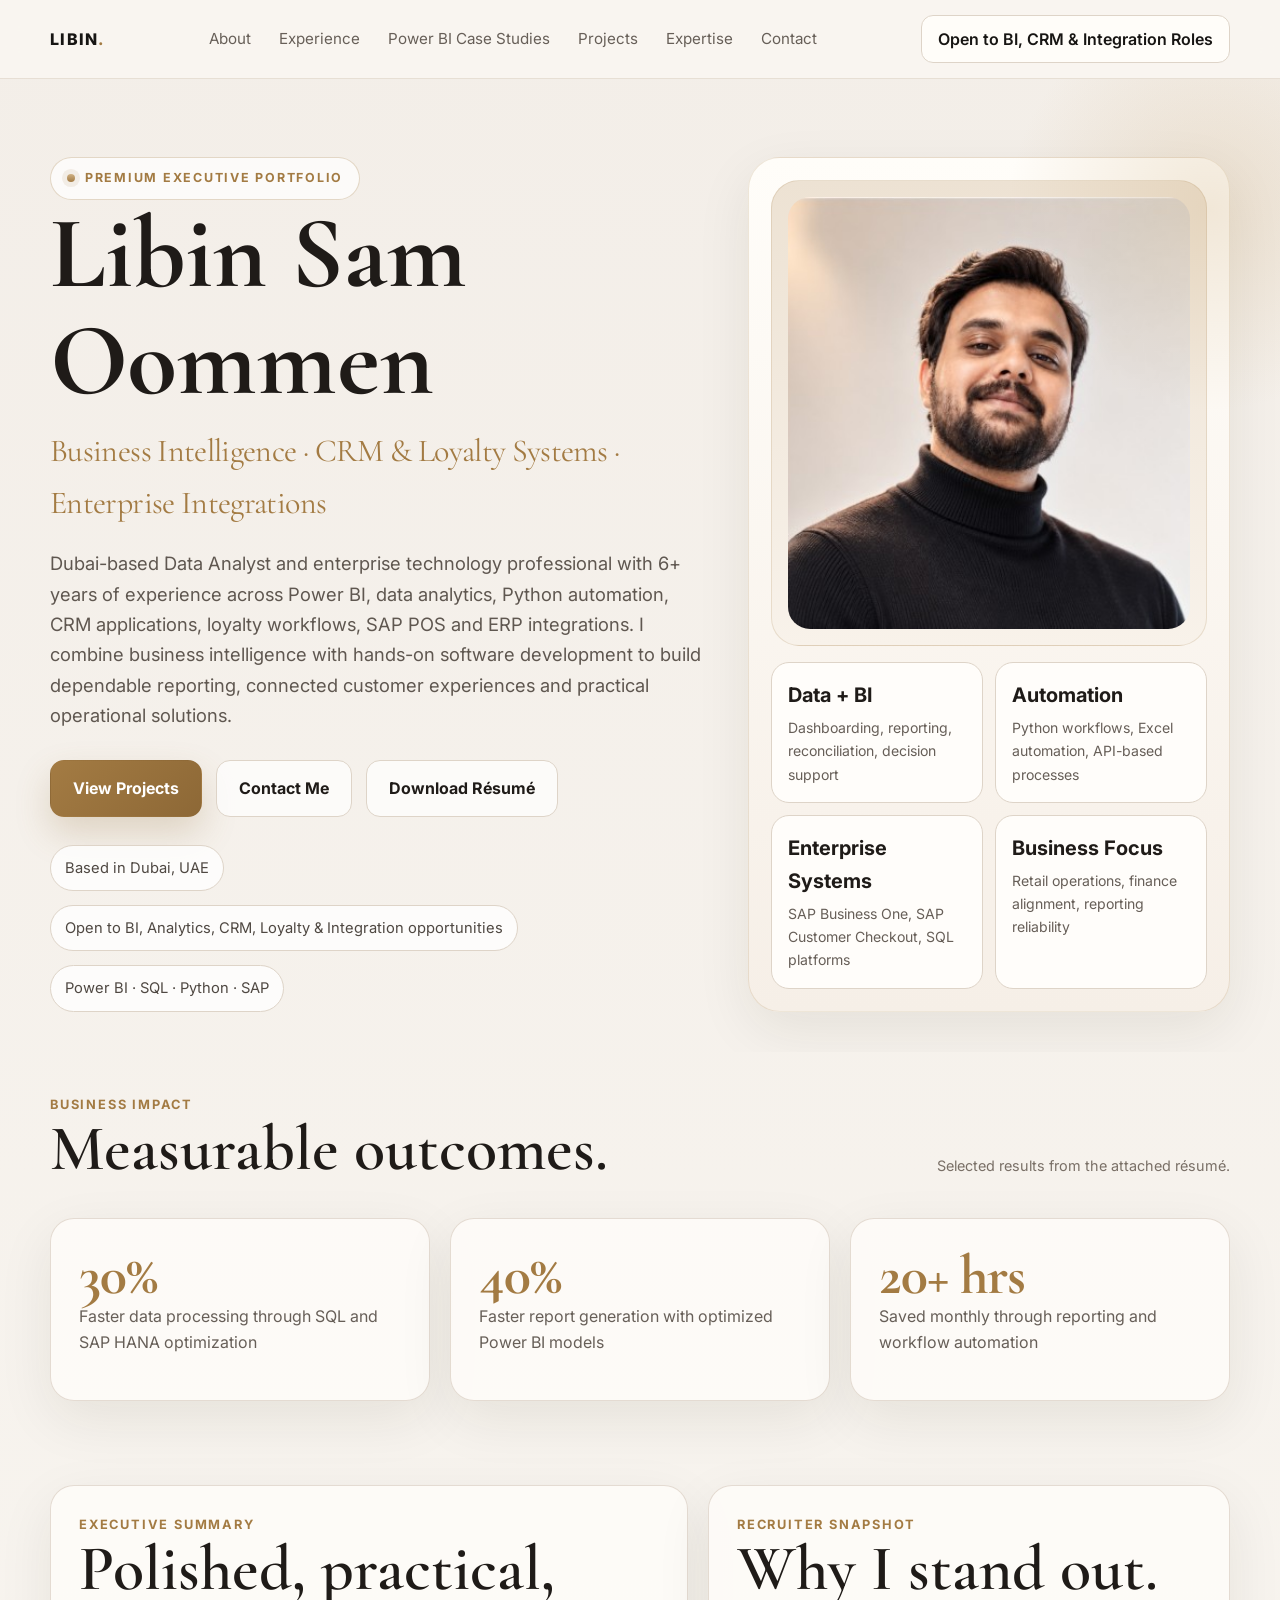
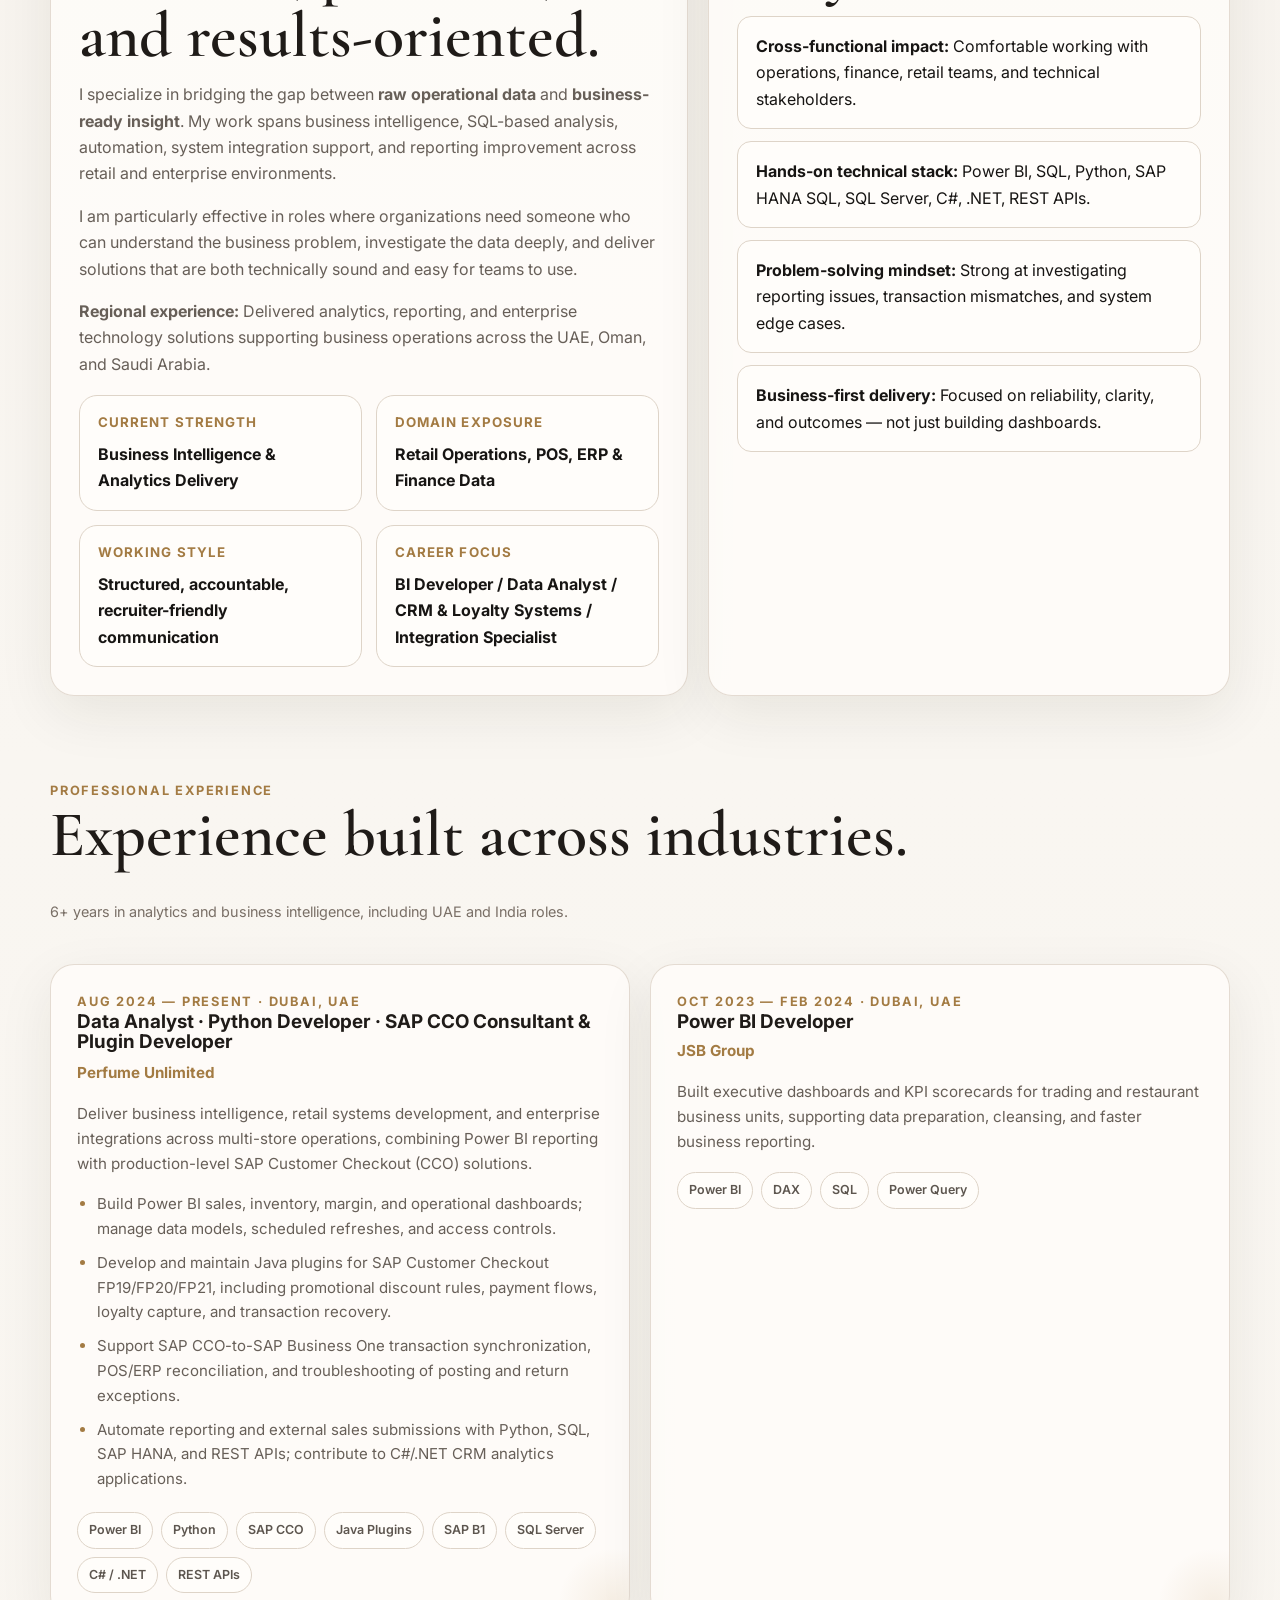
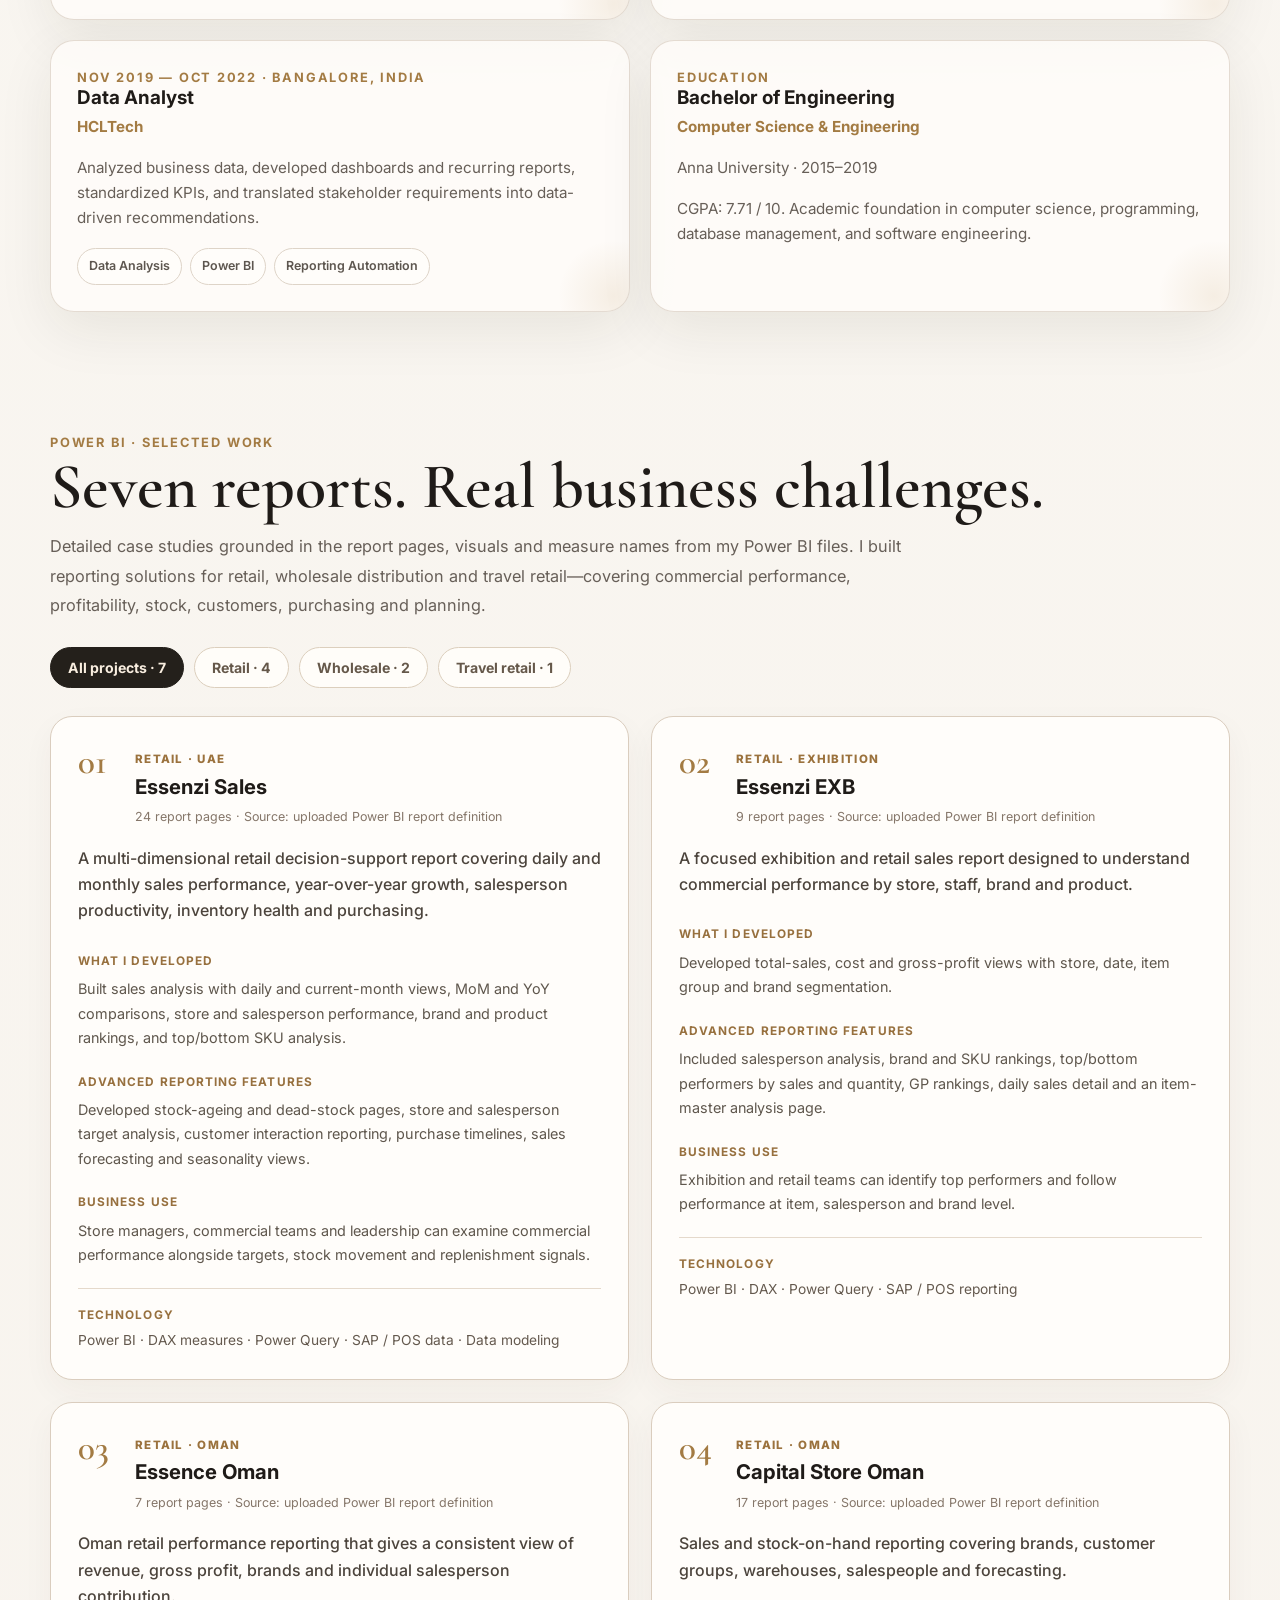
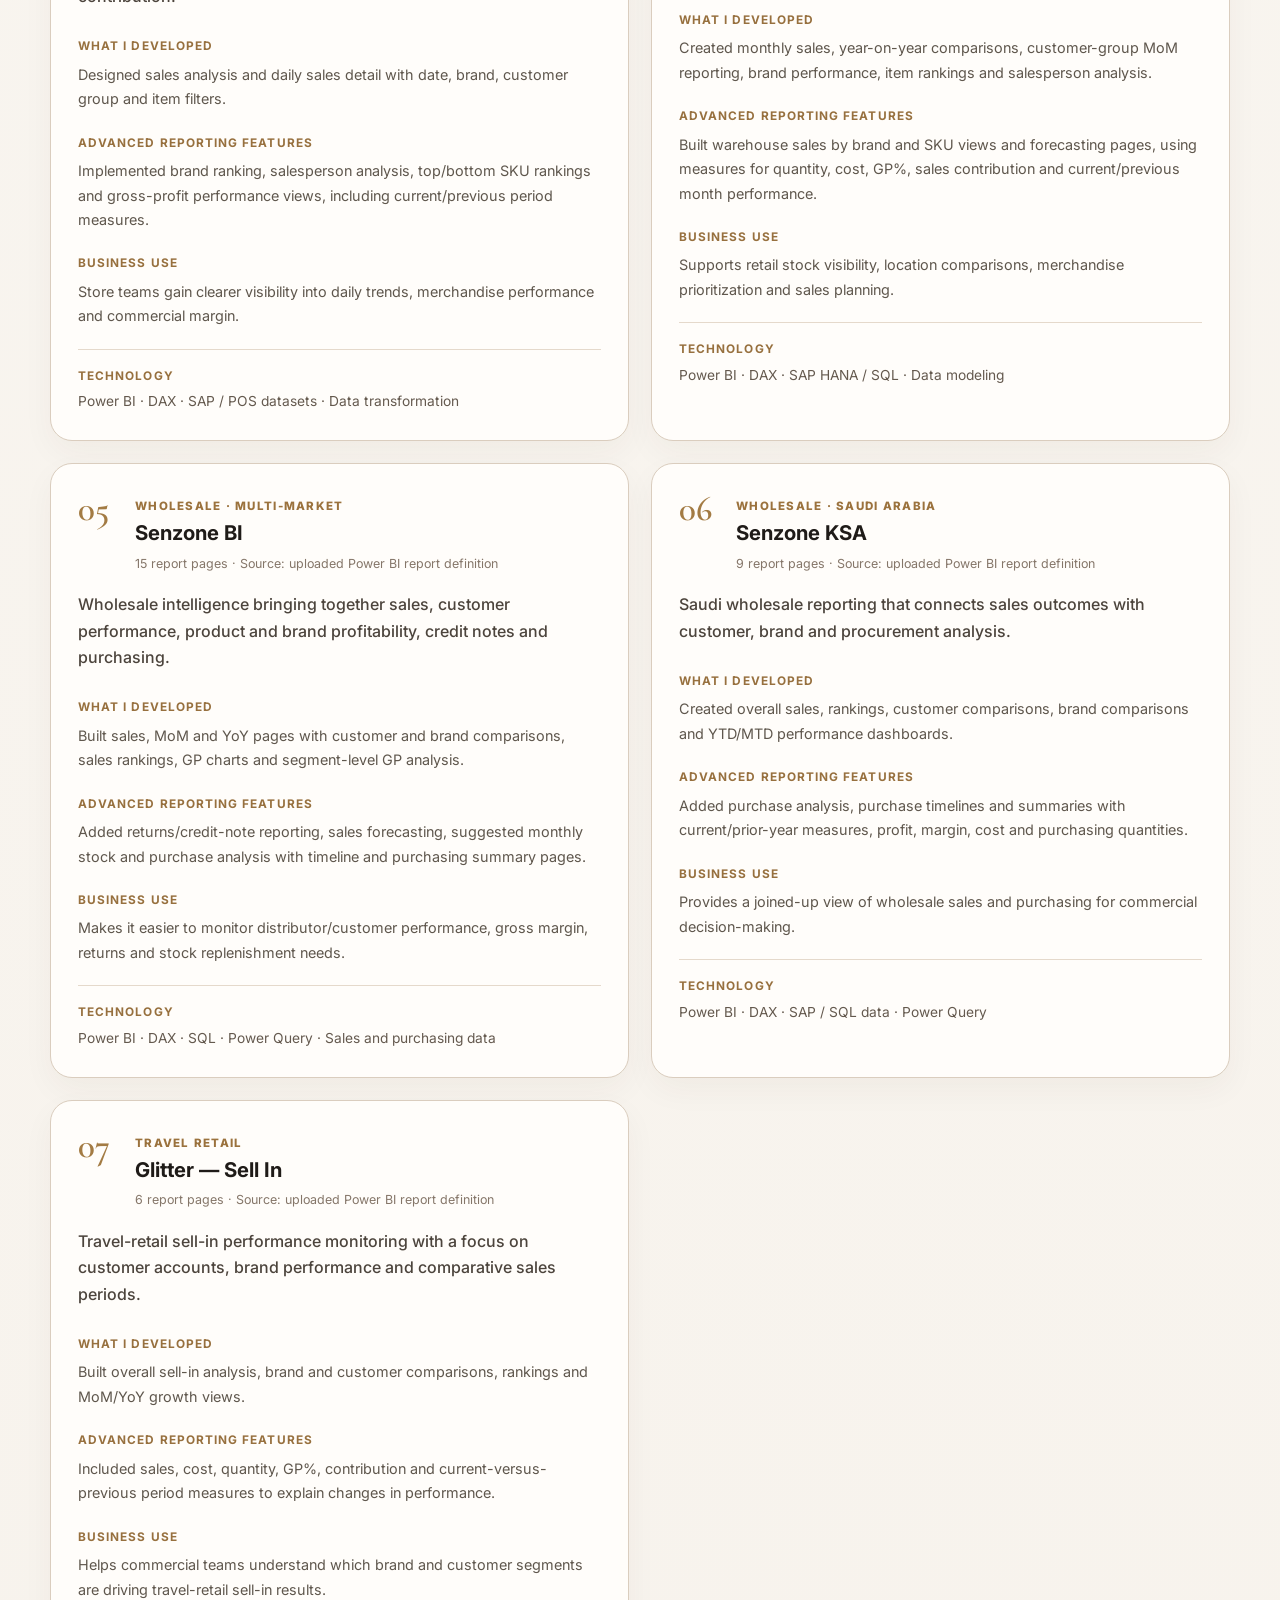
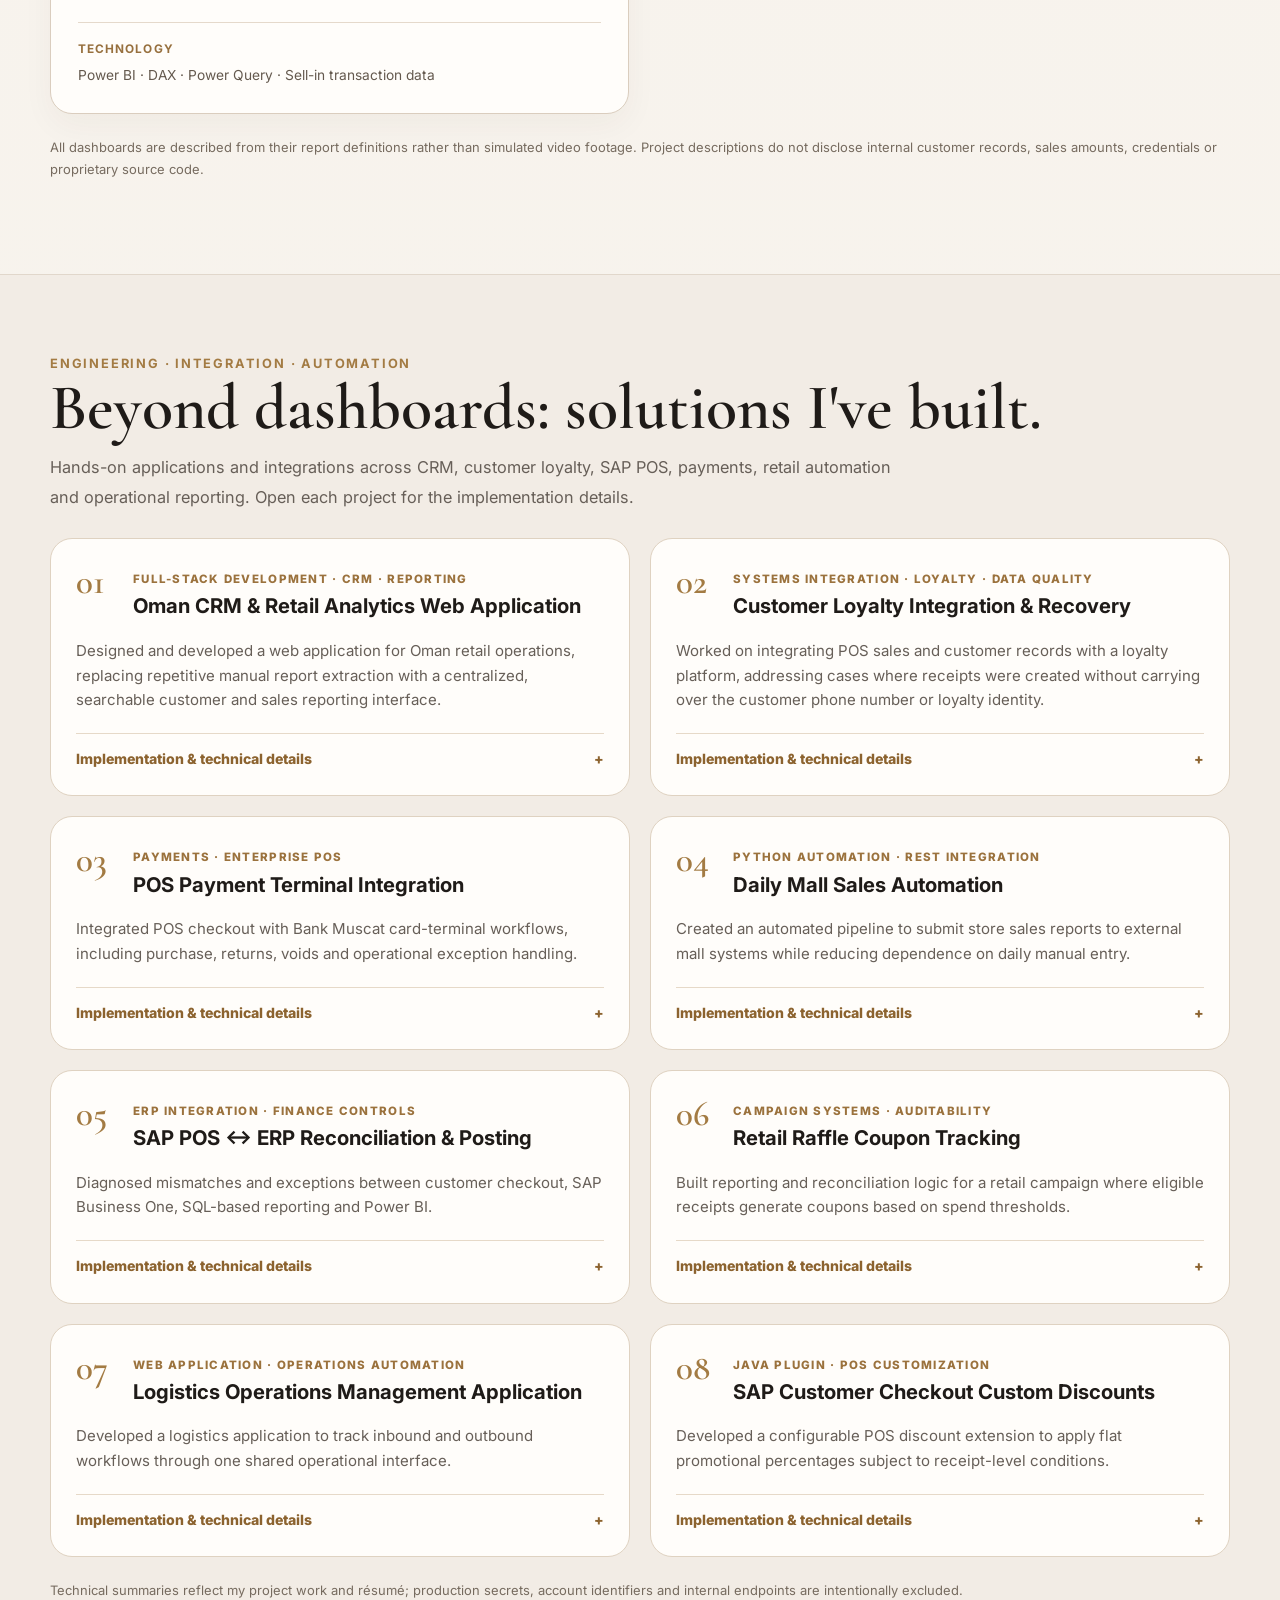
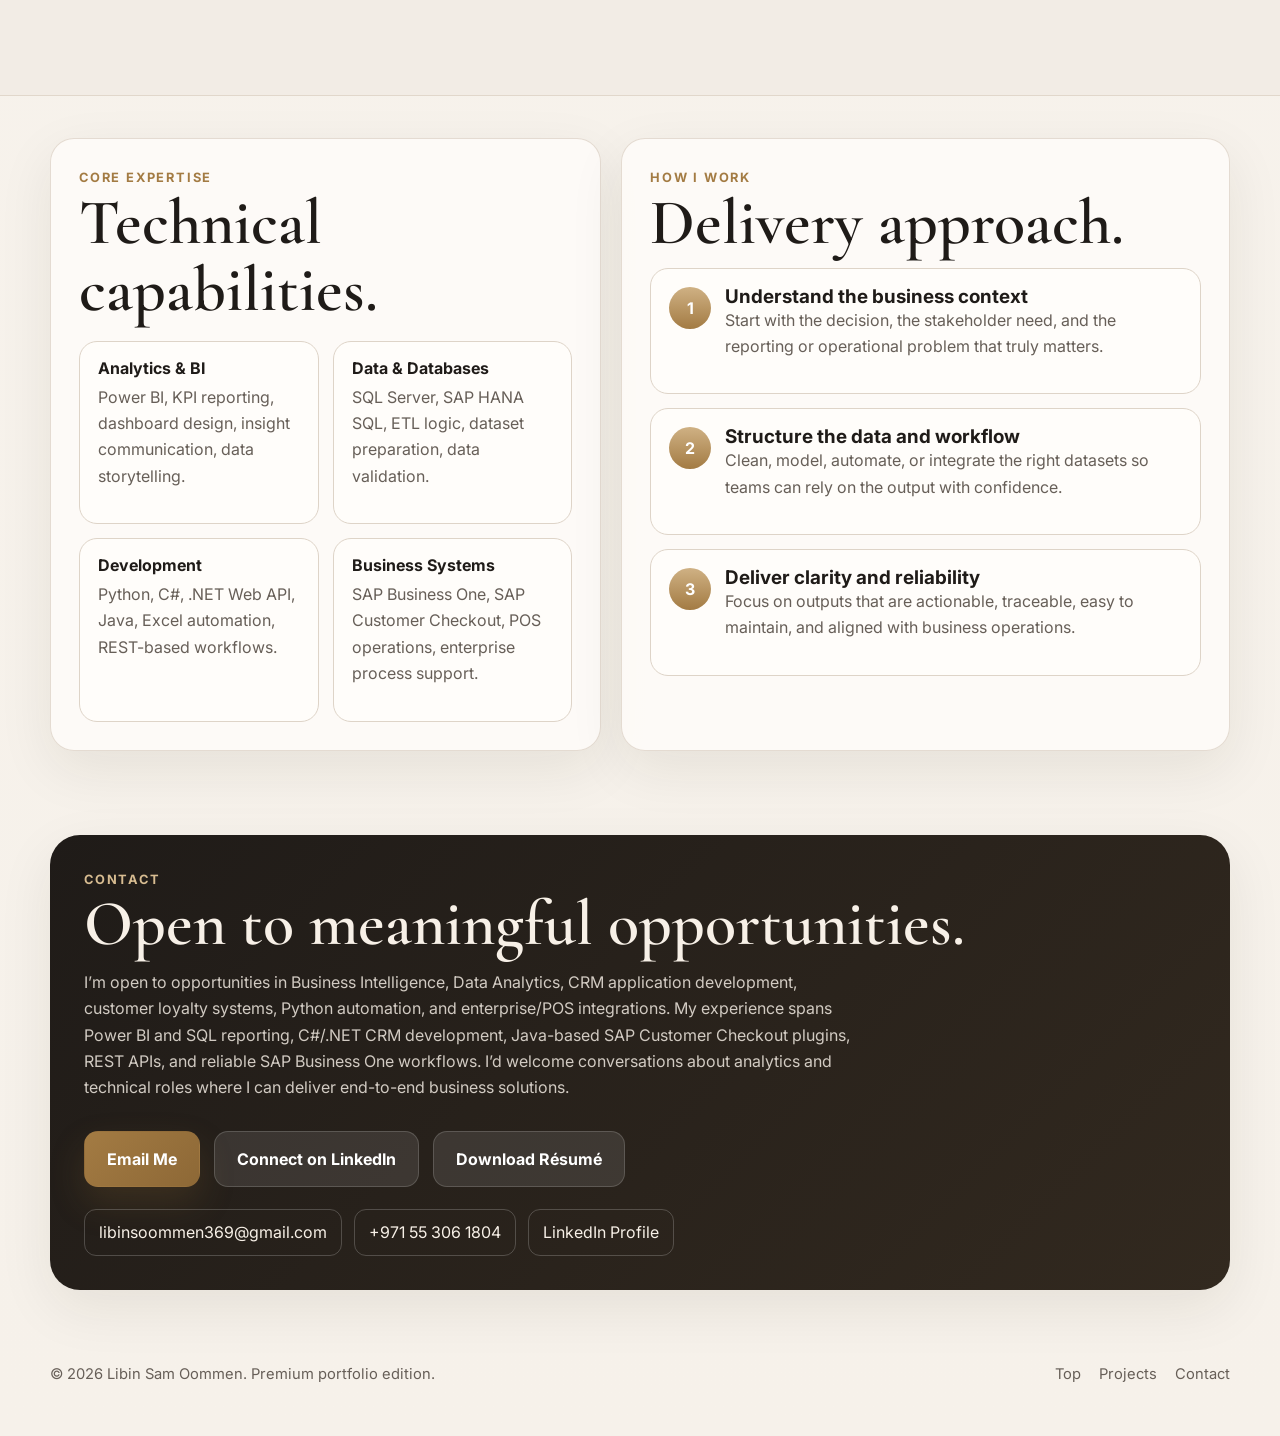
==== commit 6624a79f: "Add files via upload" ====
--- a/index.html
+++ b/index.html
@@ -184,6 +184,7 @@
 <h2>Polished, practical, and results-oriented.</h2>
 <p>I specialize in bridging the gap between <strong>raw operational data</strong> and <strong>business-ready insight</strong>. My work spans business intelligence, SQL-based analysis, automation, system integration support, and reporting improvement across retail and enterprise environments.</p>
 <p>I am particularly effective in roles where organizations need someone who can understand the business problem, investigate the data deeply, and deliver solutions that are both technically sound and easy for teams to use.</p>
+<p><strong>Regional experience:</strong> Delivered analytics, reporting, and enterprise technology solutions supporting business operations across the UAE, Oman, and Saudi Arabia.</p>
 <div class="quicklist">
 <div class="quick-item"><small>Current Strength</small><strong>Business Intelligence &amp; Analytics Delivery</strong></div>
 <div class="quick-item"><small>Domain Exposure</small><strong>Retail Operations, POS, ERP &amp; Finance Data</strong></div>
@@ -225,7 +226,7 @@
 </article>
 <article class="panel project"><div class="section-kicker">Oct 2023 — Feb 2024 · Dubai, UAE</div><h3>Power BI Developer</h3><p style="color:#a37b43;font-weight:700;margin-top:6px">JSB Group</p><p>Built executive dashboards and KPI scorecards for trading and restaurant business units, supporting data preparation, cleansing, and faster business reporting.</p><div class="tags"><span class="tag">Power BI</span><span class="tag">DAX</span><span class="tag">SQL</span><span class="tag">Power Query</span></div></article>
 <article class="panel project"><div class="section-kicker">Nov 2019 — Oct 2022 · Bangalore, India</div><h3>Data Analyst</h3><p style="color:#a37b43;font-weight:700;margin-top:6px">HCLTech</p><p>Analyzed business data, developed dashboards and recurring reports, standardized KPIs, and translated stakeholder requirements into data-driven recommendations.</p><div class="tags"><span class="tag">Data Analysis</span><span class="tag">Power BI</span><span class="tag">Reporting Automation</span></div></article>
-<article class="panel project"><div class="section-kicker">Education</div><h3>Bachelor of Engineering</h3><p style="color:#a37b43;font-weight:700;margin-top:6px">Computer Science &amp; Engineering</p><p>Anna University · 2015–2019</p><p>Working across data, technology, and business functions with regional exposure in the UAE, Oman, and Saudi Arabia.</p></article>
+<article class="panel project"><div class="section-kicker">Education</div><h3>Bachelor of Engineering</h3><p style="color:#a37b43;font-weight:700;margin-top:6px">Computer Science &amp; Engineering</p><p>Anna University · 2015–2019</p><p>CGPA: 7.71 / 10. Academic foundation in computer science, programming, database management, and software engineering.</p></article>
 </div></div></section>
 <section class="case-section" id="powerbi"><div class="wrap"><div class="section-kicker">Power BI · Selected Work</div><h2>Seven reports. Real business challenges.</h2><p class="case-lead">Detailed case studies grounded in the report pages, visuals and measure names from my Power BI files. I built reporting solutions for retail, wholesale distribution and travel retail—covering commercial performance, profitability, stock, customers, purchasing and planning.</p><div aria-label="Filter Power BI case studies" class="case-tabs" role="group"><button aria-pressed="true" class="case-filter" data-case-filter="All">All projects · 7</button><button aria-pressed="false" class="case-filter" data-case-filter="Retail">Retail · 4</button><button aria-pressed="false" class="case-filter" data-case-filter="Wholesale">Wholesale · 2</button><button aria-pressed="false" class="case-filter" data-case-filter="Travel Retail">Travel retail · 1</button></div><div class="case-grid"><div class="case-shell" data-kind="Retail"><article class="case-study"><div class="case-top"><span class="case-number">01</span><div><span class="case-category">Retail · UAE</span><h3>Essenzi Sales</h3><span class="case-pages">24 report pages · Source: uploaded Power BI report definition</span></div></div><p class="case-summary">A multi-dimensional retail decision-support report covering daily and monthly sales performance, year-over-year growth, salesperson productivity, inventory health and purchasing.</p><div class="case-details"><div><b>What I developed</b><p>Built sales analysis with daily and current-month views, MoM and YoY comparisons, store and salesperson performance, brand and product rankings, and top/bottom SKU analysis.</p></div><div><b>Advanced reporting features</b><p>Developed stock-ageing and dead-stock pages, store and salesperson target analysis, customer interaction reporting, purchase timelines, sales forecasting and seasonality views.</p></div><div><b>Business use</b><p>Store managers, commercial teams and leadership can examine commercial performance alongside targets, stock movement and replenishment signals.</p></div></div><div class="case-tech"><b>Technology</b><span>Power BI · DAX measures · Power Query · SAP / POS data · Data modeling</span></div></article></div><div class="case-shell" data-kind="Retail"><article class="case-study"><div class="case-top"><span class="case-number">02</span><div><span class="case-category">Retail · Exhibition</span><h3>Essenzi EXB</h3><span class="case-pages">9 report pages · Source: uploaded Power BI report definition</span></div></div><p class="case-summary">A focused exhibition and retail sales report designed to understand commercial performance by store, staff, brand and product.</p><div class="case-details"><div><b>What I developed</b><p>Developed total-sales, cost and gross-profit views with store, date, item group and brand segmentation.</p></div><div><b>Advanced reporting features</b><p>Included salesperson analysis, brand and SKU rankings, top/bottom performers by sales and quantity, GP rankings, daily sales detail and an item-master analysis page.</p></div><div><b>Business use</b><p>Exhibition and retail teams can identify top performers and follow performance at item, salesperson and brand level.</p></div></div><div class="case-tech"><b>Technology</b><span>Power BI · DAX · Power Query · SAP / POS reporting</span></div></article></div><div class="case-shell" data-kind="Retail"><article class="case-study"><div class="case-top"><span class="case-number">03</span><div><span class="case-category">Retail · Oman</span><h3>Essence Oman</h3><span class="case-pages">7 report pages · Source: uploaded Power BI report definition</span></div></div><p class="case-summary">Oman retail performance reporting that gives a consistent view of revenue, gross profit, brands and individual salesperson contribution.</p><div class="case-details"><div><b>What I developed</b><p>Designed sales analysis and daily sales detail with date, brand, customer group and item filters.</p></div><div><b>Advanced reporting features</b><p>Implemented brand ranking, salesperson analysis, top/bottom SKU rankings and gross-profit performance views, including current/previous period measures.</p></div><div><b>Business use</b><p>Store teams gain clearer visibility into daily trends, merchandise performance and commercial margin.</p></div></div><div class="case-tech"><b>Technology</b><span>Power BI · DAX · SAP / POS datasets · Data transformation</span></div></article></div><div class="case-shell" data-kind="Retail"><article class="case-study"><div class="case-top"><span class="case-number">04</span><div><span class="case-category">Retail · Oman</span><h3>Capital Store Oman</h3><span class="case-pages">17 report pages · Source: uploaded Power BI report definition</span></div></div><p class="case-summary">Sales and stock-on-hand reporting covering brands, customer groups, warehouses, salespeople and forecasting.</p><div class="case-details"><div><b>What I developed</b><p>Created monthly sales, year-on-year comparisons, customer-group MoM reporting, brand performance, item rankings and salesperson analysis.</p></div><div><b>Advanced reporting features</b><p>Built warehouse sales by brand and SKU views and forecasting pages, using measures for quantity, cost, GP%, sales contribution and current/previous month performance.</p></div><div><b>Business use</b><p>Supports retail stock visibility, location comparisons, merchandise prioritization and sales planning.</p></div></div><div class="case-tech"><b>Technology</b><span>Power BI · DAX · SAP HANA / SQL · Data modeling</span></div></article></div><div class="case-shell" data-kind="Wholesale"><article class="case-study"><div class="case-top"><span class="case-number">05</span><div><span class="case-category">Wholesale · Multi-market</span><h3>Senzone BI</h3><span class="case-pages">15 report pages · Source: uploaded Power BI report definition</span></div></div><p class="case-summary">Wholesale intelligence bringing together sales, customer performance, product and brand profitability, credit notes and purchasing.</p><div class="case-details"><div><b>What I developed</b><p>Built sales, MoM and YoY pages with customer and brand comparisons, sales rankings, GP charts and segment-level GP analysis.</p></div><div><b>Advanced reporting features</b><p>Added returns/credit-note reporting, sales forecasting, suggested monthly stock and purchase analysis with timeline and purchasing summary pages.</p></div><div><b>Business use</b><p>Makes it easier to monitor distributor/customer performance, gross margin, returns and stock replenishment needs.</p></div></div><div class="case-tech"><b>Technology</b><span>Power BI · DAX · SQL · Power Query · Sales and purchasing data</span></div></article></div><div class="case-shell" data-kind="Wholesale"><article class="case-study"><div class="case-top"><span class="case-number">06</span><div><span class="case-category">Wholesale · Saudi Arabia</span><h3>Senzone KSA</h3><span class="case-pages">9 report pages · Source: uploaded Power BI report definition</span></div></div><p class="case-summary">Saudi wholesale reporting that connects sales outcomes with customer, brand and procurement analysis.</p><div class="case-details"><div><b>What I developed</b><p>Created overall sales, rankings, customer comparisons, brand comparisons and YTD/MTD performance dashboards.</p></div><div><b>Advanced reporting features</b><p>Added purchase analysis, purchase timelines and summaries with current/prior-year measures, profit, margin, cost and purchasing quantities.</p></div><div><b>Business use</b><p>Provides a joined-up view of wholesale sales and purchasing for commercial decision-making.</p></div></div><div class="case-tech"><b>Technology</b><span>Power BI · DAX · SAP / SQL data · Power Query</span></div></article></div><div class="case-shell" data-kind="Travel Retail"><article class="case-study"><div class="case-top"><span class="case-number">07</span><div><span class="case-category">Travel Retail</span><h3>Glitter — Sell In</h3><span class="case-pages">6 report pages · Source: uploaded Power BI report definition</span></div></div><p class="case-summary">Travel-retail sell-in performance monitoring with a focus on customer accounts, brand performance and comparative sales periods.</p><div class="case-details"><div><b>What I developed</b><p>Built overall sell-in analysis, brand and customer comparisons, rankings and MoM/YoY growth views.</p></div><div><b>Advanced reporting features</b><p>Included sales, cost, quantity, GP%, contribution and current-versus-previous period measures to explain changes in performance.</p></div><div><b>Business use</b><p>Helps commercial teams understand which brand and customer segments are driving travel-retail sell-in results.</p></div></div><div class="case-tech"><b>Technology</b><span>Power BI · DAX · Power Query · Sell-in transaction data</span></div></article></div></div><p class="case-source-note">All dashboards are described from their report definitions rather than simulated video footage. Project descriptions do not disclose internal customer records, sales amounts, credentials or proprietary source code.</p></div></section><section class="delivery-section" id="projects"><div class="wrap"><div class="section-kicker">Engineering · Integration · Automation</div><h2>Beyond dashboards: solutions I've built.</h2><p class="case-lead">Hands-on applications and integrations across CRM, customer loyalty, SAP POS, payments, retail automation and operational reporting. Open each project for the implementation details.</p><div class="delivery-grid"><article class="delivery-card"><div class="delivery-head"><span class="case-number">01</span><div><span class="case-category">Full-stack development · CRM · Reporting</span><h3>Oman CRM &amp; Retail Analytics Web Application</h3></div></div><p>Designed and developed a web application for Oman retail operations, replacing repetitive manual report extraction with a centralized, searchable customer and sales reporting interface.</p><details><summary>Implementation &amp; technical details <span aria-hidden="true">+</span></summary><div class="delivery-details"><b>My contribution</b><p>Connected the application to SAP Customer Checkout SQL Server data. Implemented customer search, receipt history, date/store filters, top-10 summaries, exportable reports and receipt-level drilldowns. Worked on query performance and pagination to improve searches over larger receipt sets.</p><b>Tools &amp; platforms</b><p>C# · .NET Web API · SQL Server · SAP Customer Checkout · HTML / JavaScript</p><b>Business outcome</b><p>Centralized access to transactional and customer data for operations and CRM teams.</p></div></details></article><article class="delivery-card"><div class="delivery-head"><span class="case-number">02</span><div><span class="case-category">Systems integration · Loyalty · Data quality</span><h3>Customer Loyalty Integration &amp; Recovery</h3></div></div><p>Worked on integrating POS sales and customer records with a loyalty platform, addressing cases where receipts were created without carrying over the customer phone number or loyalty identity.</p><details><summary>Implementation &amp; technical details <span aria-hidden="true">+</span></summary><div class="delivery-details"><b>My contribution</b><p>Designed customer synchronization from the membership database to CCO, API-based registration and bulk synchronization, receipt payload creation, scheduled retries, and exception handling for failed or unconfirmed membership records. Developed recovery logic for eligible sales not initially captured by the loyalty workflow.</p><b>Tools &amp; platforms</b><p>Java POS plugins · SAP Customer Checkout FP19/FP20 · SQL Server · REST APIs · JSON · Background sync jobs</p><b>Business outcome</b><p>Improved traceability of loyalty submissions and enabled recovery paths for missing or failed transactions.</p></div></details></article><article class="delivery-card"><div class="delivery-head"><span class="case-number">03</span><div><span class="case-category">Payments · Enterprise POS</span><h3>POS Payment Terminal Integration</h3></div></div><p>Integrated POS checkout with Bank Muscat card-terminal workflows, including purchase, returns, voids and operational exception handling.</p><details><summary>Implementation &amp; technical details <span aria-hidden="true">+</span></summary><div class="delivery-details"><b>My contribution</b><p>Implemented terminal request/response handling, transaction reference mapping, retry and journal logic, receipt details and safeguards around return scenarios. Worked across different SAP Customer Checkout feature-pack versions and monitored settlement/day-end implications.</p><b>Tools &amp; platforms</b><p>Java · SAP Customer Checkout FP19/FP20/FP21 · Payment APIs · Transaction logging</p><b>Business outcome</b><p>Made integrated card workflows more dependable and easier to troubleshoot.</p></div></details></article><article class="delivery-card"><div class="delivery-head"><span class="case-number">04</span><div><span class="case-category">Python automation · REST integration</span><h3>Daily Mall Sales Automation</h3></div></div><p>Created an automated pipeline to submit store sales reports to external mall systems while reducing dependence on daily manual entry.</p><details><summary>Implementation &amp; technical details <span aria-hidden="true">+</span></summary><div class="delivery-details"><b>My contribution</b><p>Extracted sales from SAP HANA, transformed and validated reporting output in Python, produced Excel-based controls, submitted results to external REST endpoints and handled duplicate submissions and errors.</p><b>Tools &amp; platforms</b><p>Python · Pandas · SAP HANA SQL · Excel · REST APIs</p><b>Business outcome</b><p>Saved more than 20 hours per month across reporting and operational submissions, as documented in my résumé.</p></div></details></article><article class="delivery-card"><div class="delivery-head"><span class="case-number">05</span><div><span class="case-category">ERP integration · Finance controls</span><h3>SAP POS ↔ ERP Reconciliation &amp; Posting</h3></div></div><p>Diagnosed mismatches and exceptions between customer checkout, SAP Business One, SQL-based reporting and Power BI.</p><details><summary>Implementation &amp; technical details <span aria-hidden="true">+</span></summary><div class="delivery-details"><b>My contribution</b><p>Investigated invoices, credit notes, return and cancellation states, missing or failed postings, integration queue failures and document-level mismatches. Created reconciliation checks and corrective handling paths.</p><b>Tools &amp; platforms</b><p>SAP Business One · SAP Customer Checkout · SAP HANA · SQL Server · Python</p><b>Business outcome</b><p>Stronger reporting accuracy, transaction traceability and finance reconciliation.</p></div></details></article><article class="delivery-card"><div class="delivery-head"><span class="case-number">06</span><div><span class="case-category">Campaign systems · Auditability</span><h3>Retail Raffle Coupon Tracking</h3></div></div><p>Built reporting and reconciliation logic for a retail campaign where eligible receipts generate coupons based on spend thresholds.</p><details><summary>Implementation &amp; technical details <span aria-hidden="true">+</span></summary><div class="delivery-details"><b>My contribution</b><p>Matched POS receipts to automatic and manually issued entries, awarded multiple coupons for qualifying spend increments, and identified reversals and returns that affect coupon validity. Produced daily Excel reporting with pending and exception statuses.</p><b>Tools &amp; platforms</b><p>Python · SQL Server · Pandas · Excel · SAP Customer Checkout</p><b>Business outcome</b><p>Clearer oversight of coupon eligibility, issuance and exceptions.</p></div></details></article><article class="delivery-card"><div class="delivery-head"><span class="case-number">07</span><div><span class="case-category">Web application · Operations automation</span><h3>Logistics Operations Management Application</h3></div></div><p>Developed a logistics application to track inbound and outbound workflows through one shared operational interface.</p><details><summary>Implementation &amp; technical details <span aria-hidden="true">+</span></summary><div class="delivery-details"><b>My contribution</b><p>Supported import/export shipments, freight quotations, cargo-readiness milestones, dispatch, warehouse activity, audit controls, dynamic reporting, and searchable filters.</p><b>Tools &amp; platforms</b><p>Python · Streamlit · SQL Server · Data validation · Excel export</p><b>Business outcome</b><p>Reduced fragmented reporting and improved shipment workflow visibility.</p></div></details></article><article class="delivery-card"><div class="delivery-head"><span class="case-number">08</span><div><span class="case-category">Java plugin · POS customization</span><h3>SAP Customer Checkout Custom Discounts</h3></div></div><p>Developed a configurable POS discount extension to apply flat promotional percentages subject to receipt-level conditions.</p><details><summary>Implementation &amp; technical details <span aria-hidden="true">+</span></summary><div class="delivery-details"><b>My contribution</b><p>Handled quantity thresholds, cancelled lines, returns/exchanges and configurable eligible-item lists and promotion date windows.</p><b>Tools &amp; platforms</b><p>Java · SAP Customer Checkout FP19 · Maven · POS extension APIs</p><b>Business outcome</b><p>Consistent discount behavior across complex checkout scenarios.</p></div></details></article></div><p class="case-source-note">Technical summaries reflect my project work and résumé; production secrets, account identifiers and internal endpoints are intentionally excluded.</p></div></section>
 <section id="expertise">
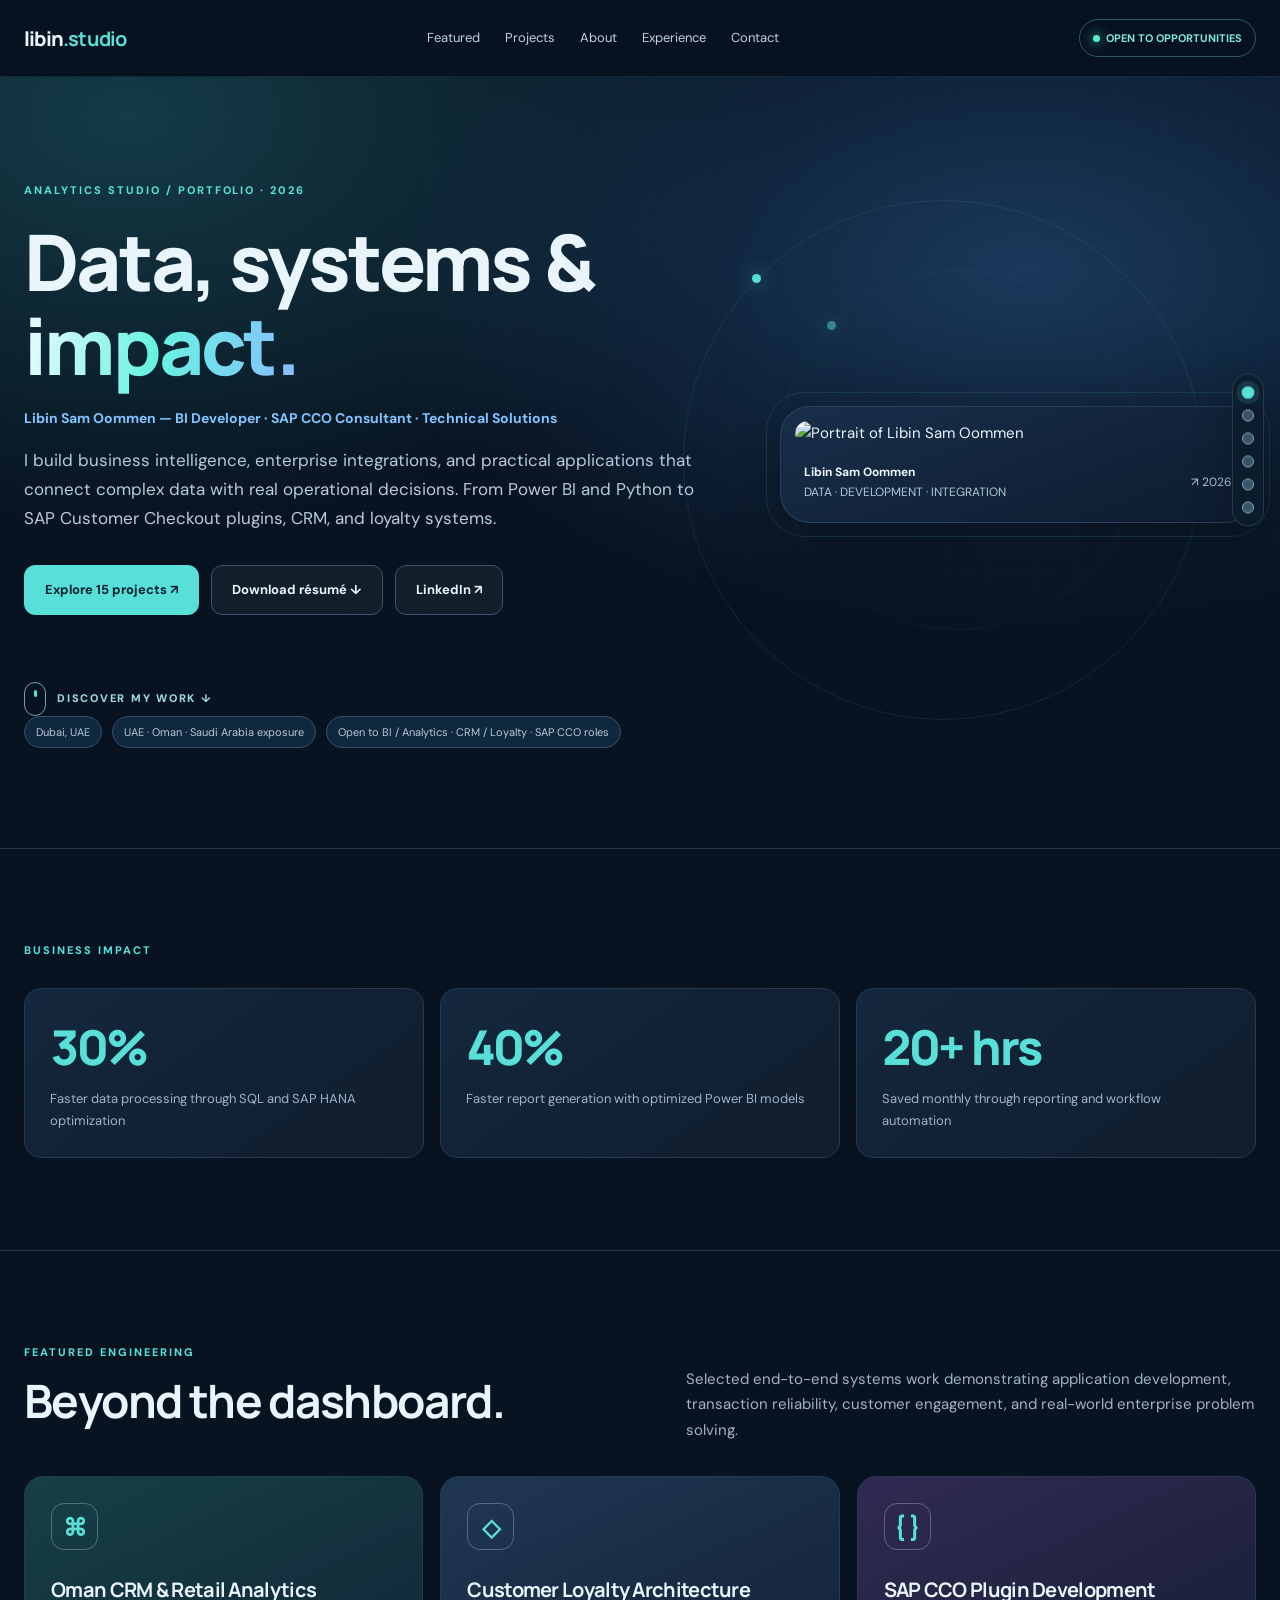
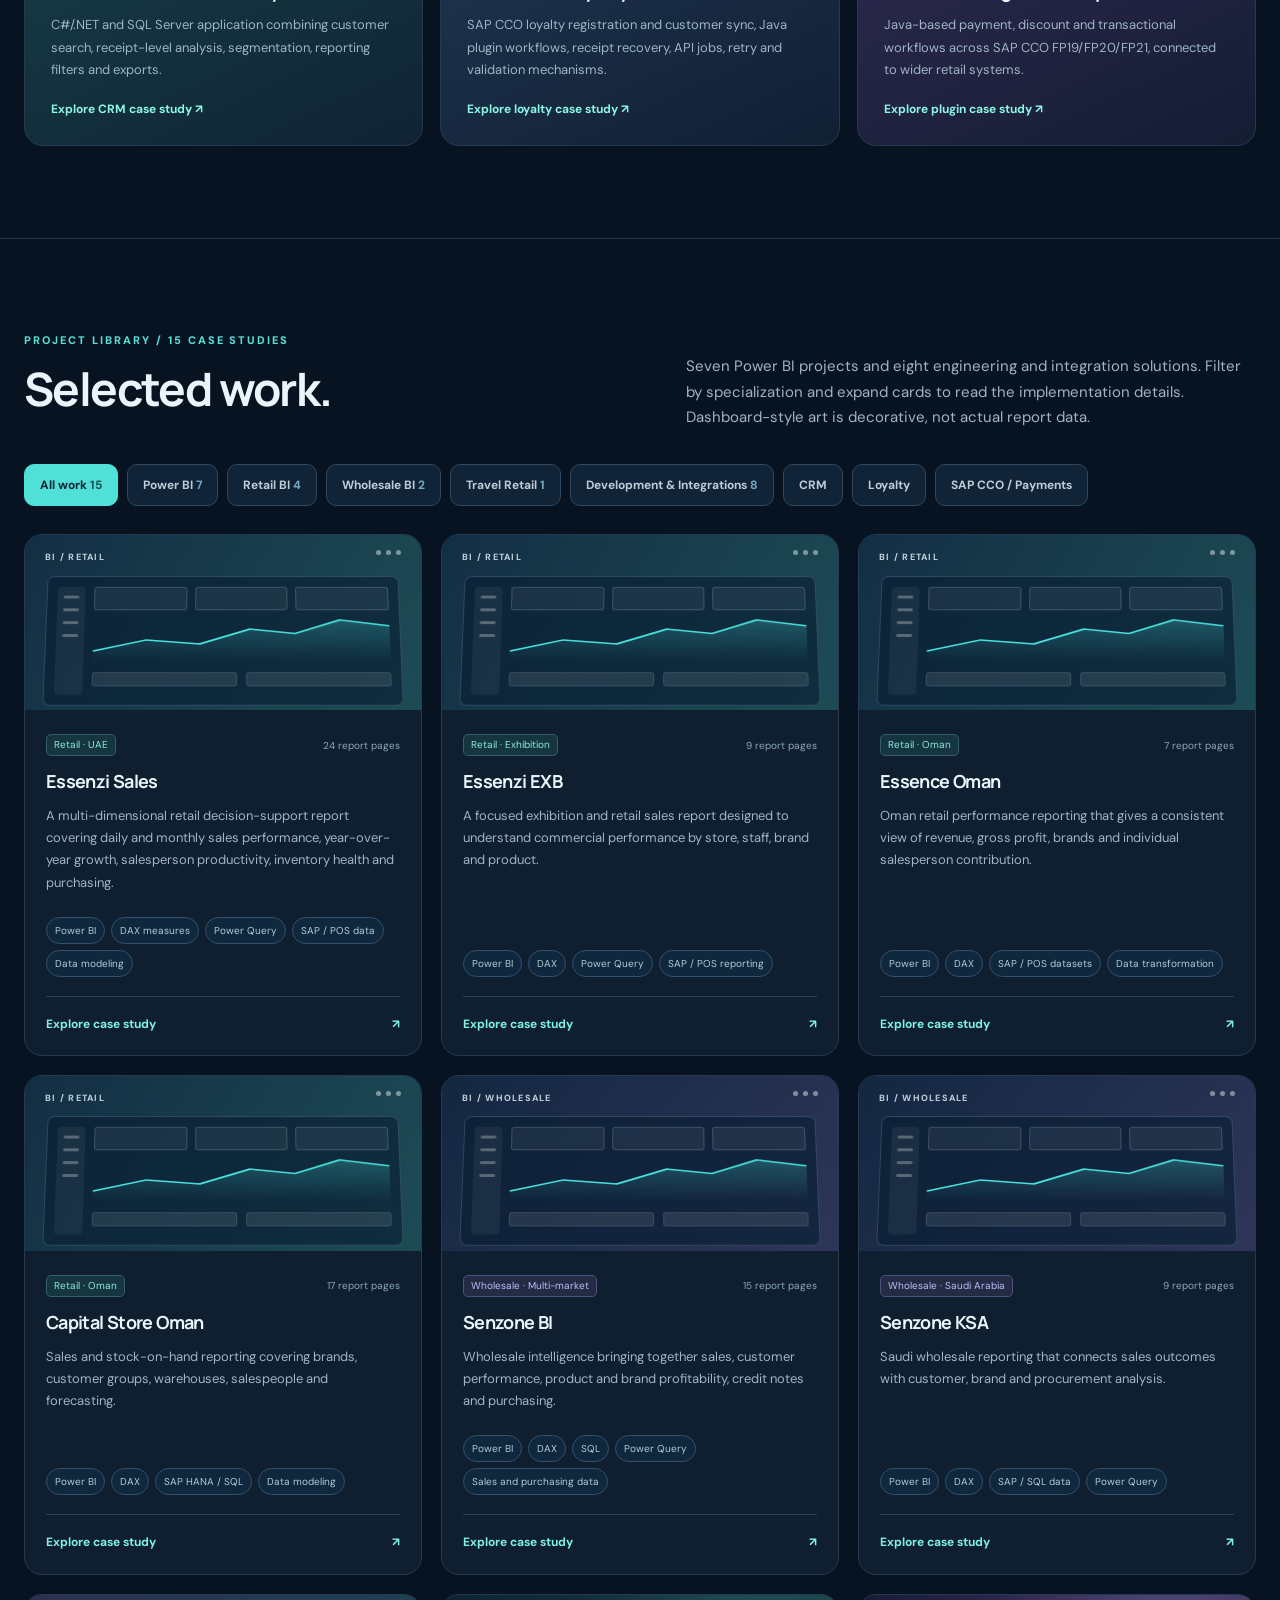
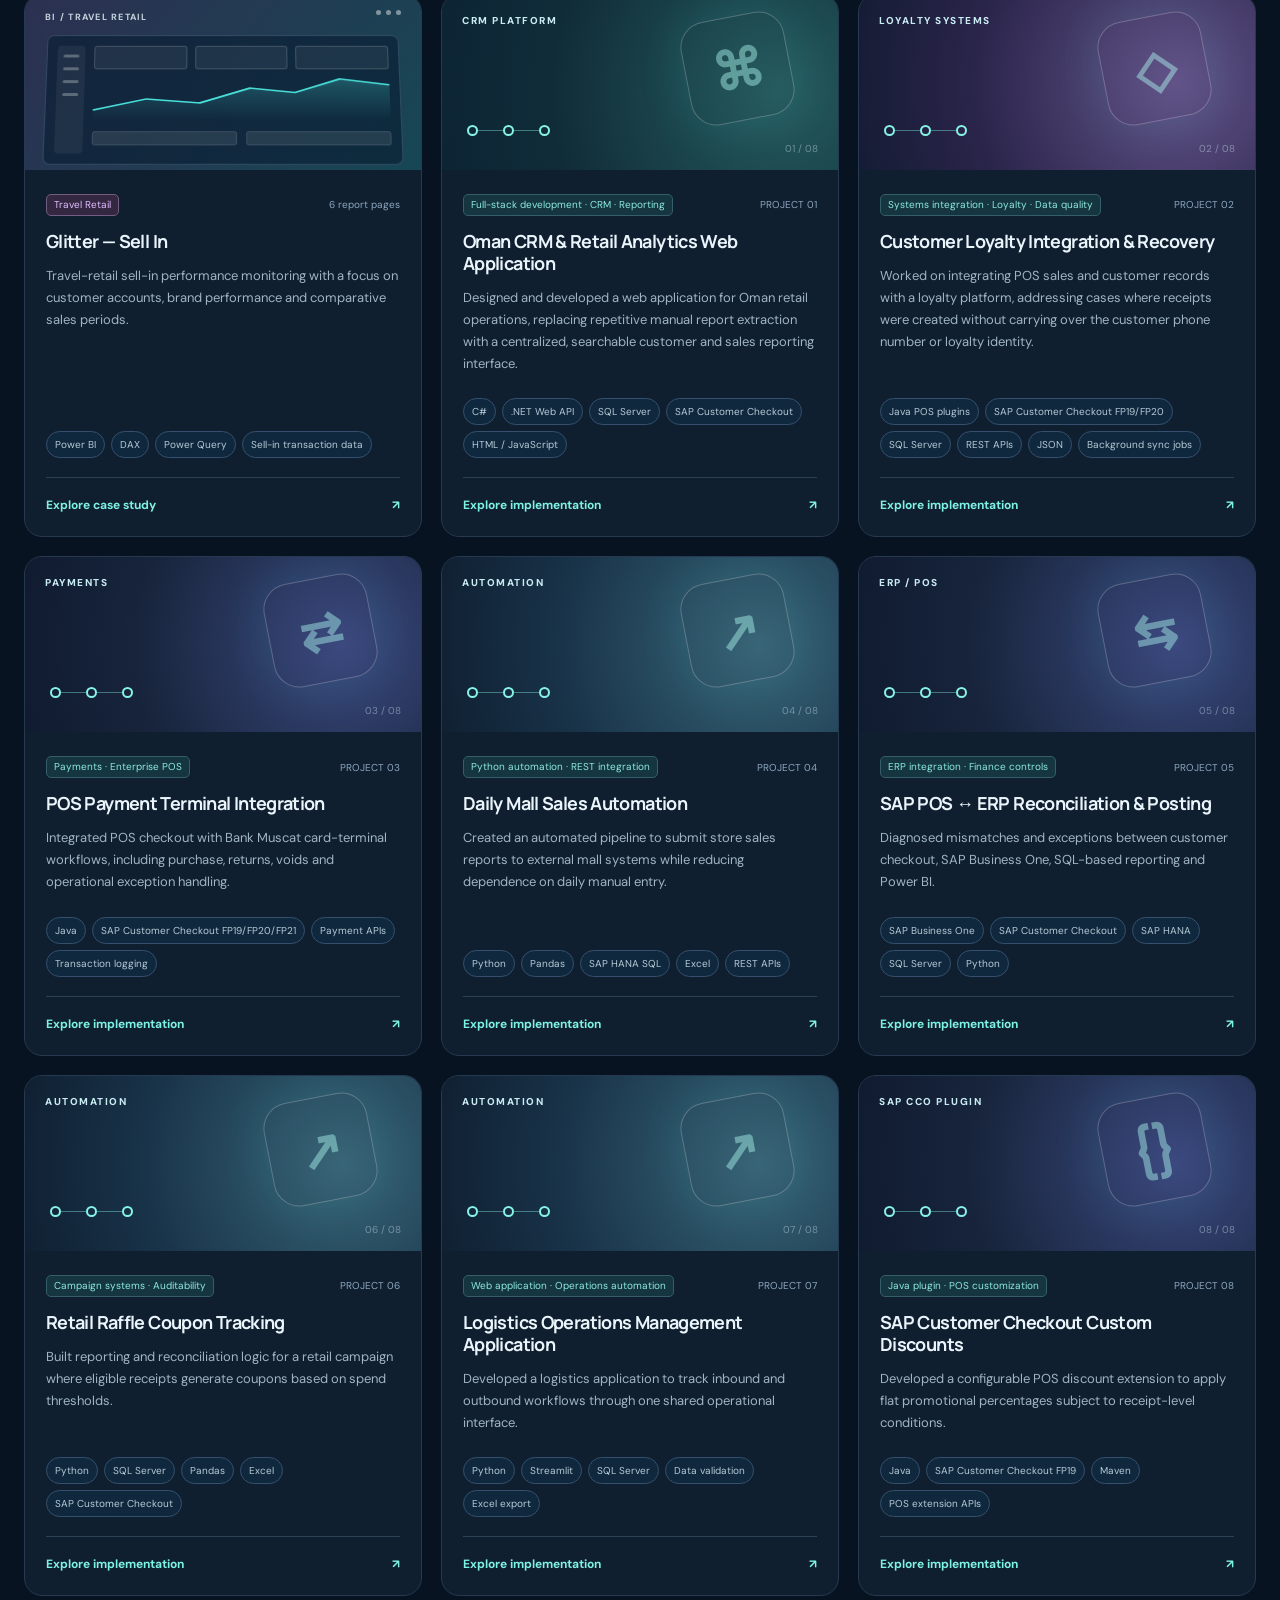
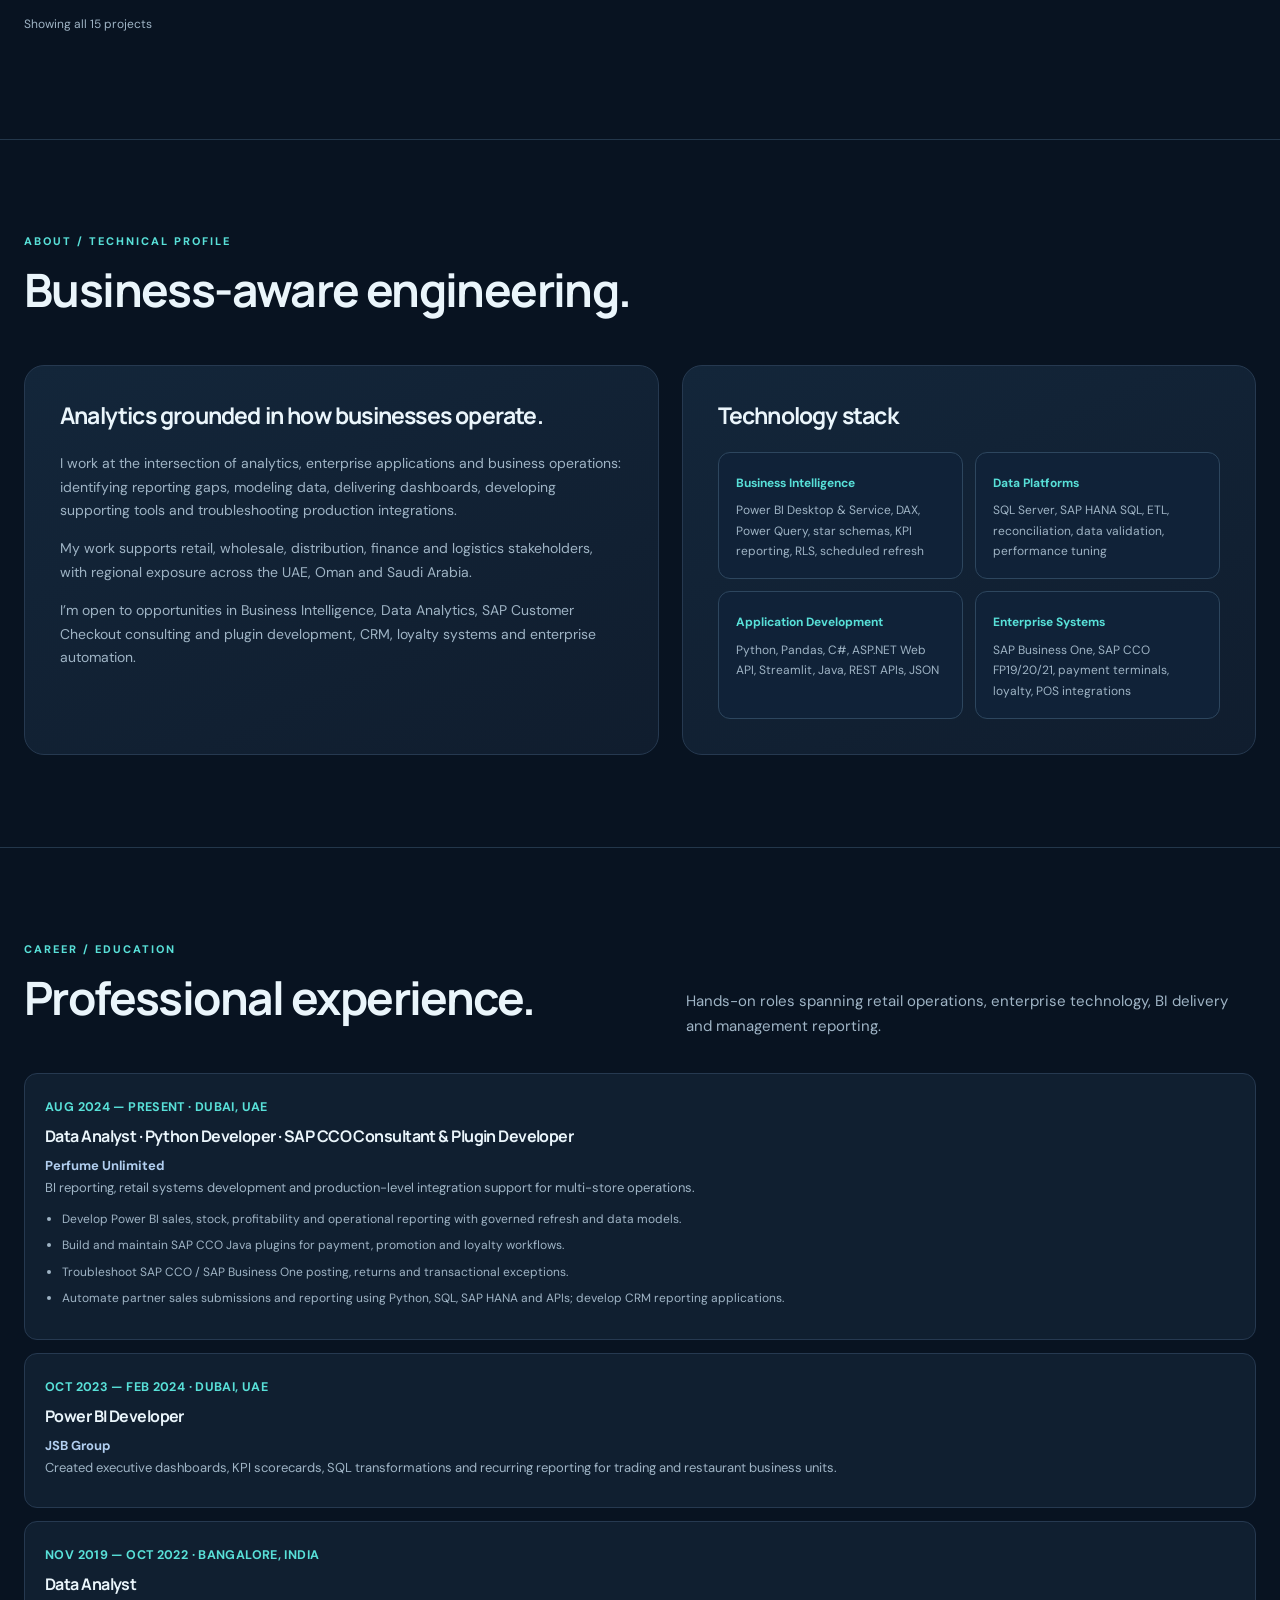
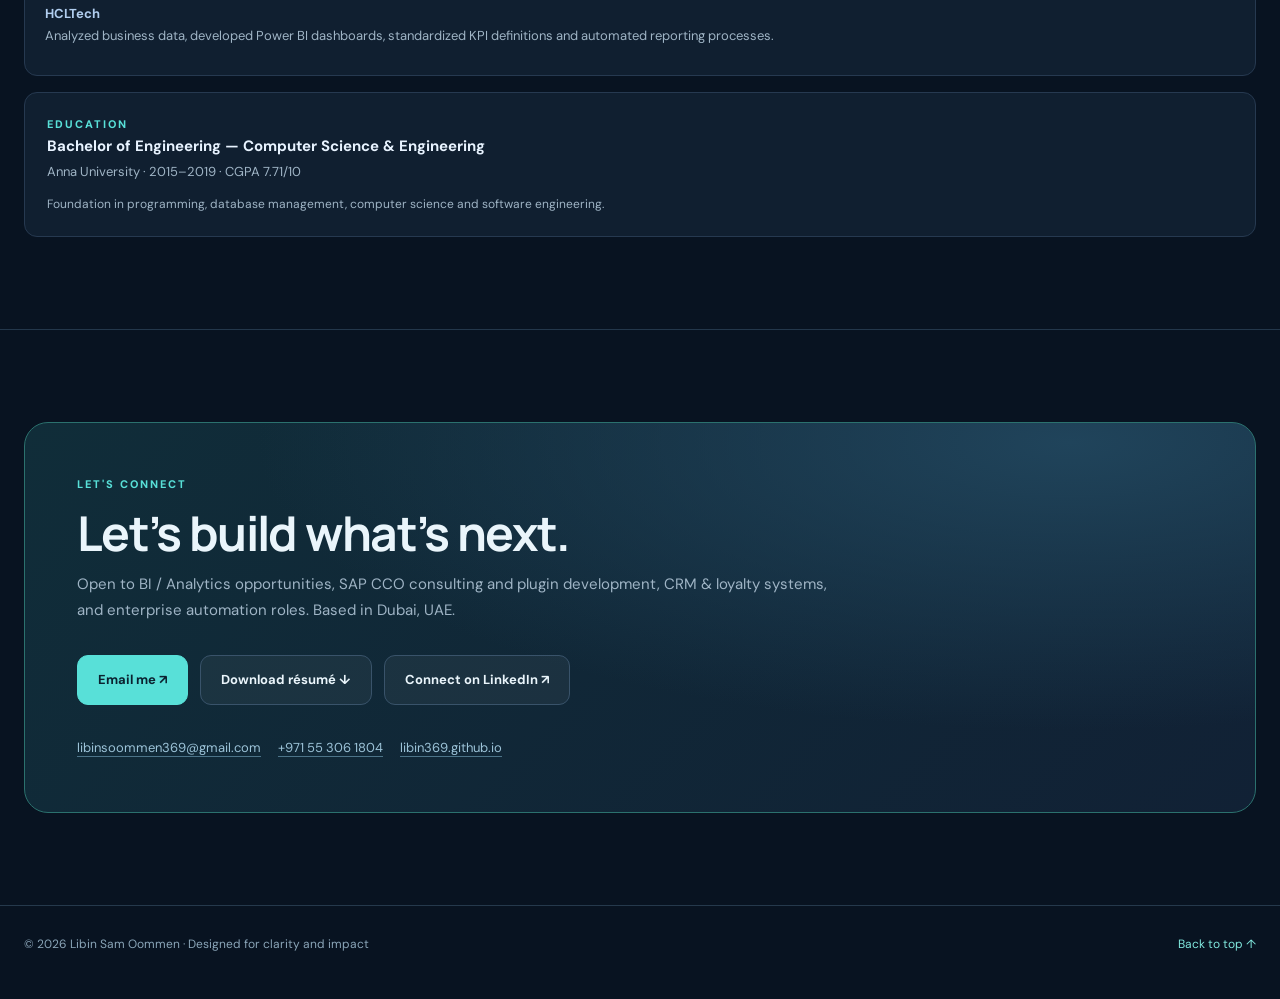
==== commit ac4c8840: "Add files via upload" ====
--- a/index.html
+++ b/index.html
@@ -1,278 +1,174 @@
 <!DOCTYPE html>
+<html lang="en"><head><meta charset="utf-8"/><meta content="width=device-width,initial-scale=1" name="viewport"/><meta content="#0a1424" name="theme-color"/><meta content="Portfolio of Libin Sam Oommen — Power BI Developer, Data Analyst, SAP CCO Consultant, CRM and loyalty system developer, Python automation specialist." name="description"/><meta content="Libin Sam Oommen | Analytics Studio" property="og:title"/><meta content="Business intelligence, SAP CCO Java plugins, CRM, loyalty platforms and enterprise automation projects." property="og:description"/><title>Libin Sam Oommen — Analytics Studio</title><link href="https://fonts.googleapis.com" rel="preconnect"/><link crossorigin="" href="https://fonts.gstatic.com" rel="preconnect"/><link href="https://fonts.googleapis.com/css2?family=DM+Sans:wght@400;500;600;700&amp;family=Manrope:wght@400;500;600;700;800&amp;display=swap" rel="stylesheet"/><style>
+:root{--bg:#081321;--surface:#101f30;--surface2:#15283d;--border:#263950;--text:#eaf5fb;--muted:#9fb4c5;--accent:#58e0d8;--blue:#7fafff;--violet:#aa98ff;--max:1240px}*{box-sizing:border-box}html{scroll-behavior:smooth}body{margin:0;background:var(--bg);color:var(--text);font:15px/1.7 'DM Sans',sans-serif}button,a{font:inherit}a{color:inherit;text-decoration:none}button{cursor:pointer}h1,h2,h3,h4{font-family:Manrope,sans-serif;line-height:1.22;letter-spacing:-.035em}h1,h2,h3,p{margin-top:0}p{color:var(--muted)}.container{width:min(var(--max),calc(100% - 48px));margin:auto}.eyebrow{font-size:11px;text-transform:uppercase;letter-spacing:.18em;font-weight:800;color:var(--accent)}header{position:sticky;top:0;z-index:50;background:#081321e8;border-bottom:1px solid #26395088;backdrop-filter:blur(16px)}.nav{height:76px;display:flex;align-items:center;justify-content:space-between;gap:24px}.brand{font:800 20px Manrope,sans-serif;letter-spacing:-.04em}.brand b{color:var(--accent)}.menu{display:flex;align-items:center;gap:25px;font-size:13px;color:#c1d0dd}.menu a:hover{color:var(--accent)}.nav-status{padding:9px 13px;border:1px solid #285c62;border-radius:30px;color:#84e6da;font-size:11px;font-weight:700;white-space:nowrap}.tiny-dot{display:inline-block;width:7px;height:7px;background:#5af2c4;border-radius:50%;margin-right:6px;box-shadow:0 0 12px #58e0d8}.hero{position:relative;overflow:hidden;padding:104px 0 100px;background:radial-gradient(ellipse at 80% 25%,#1a395b 0%,transparent 45%),radial-gradient(ellipse at 10% 5%,#143b46 0%,transparent 40%)}.hero:before{content:'';position:absolute;inset:0;opacity:.16;background-image:linear-gradient(#4c6e8b3b 1px,transparent 1px),linear-gradient(90deg,#4c6e8b3b 1px,transparent 1px);background-size:43px 43px;mask-image:linear-gradient(90deg,transparent,#000)}.hero-grid{display:grid;grid-template-columns:1.18fr .82fr;align-items:center;gap:70px;position:relative}.hero h1{font-size:clamp(46px,6.3vw,78px);font-weight:800;line-height:1.08;max-width:800px;margin:19px 0 20px}.grad{background:linear-gradient(100deg,#e9fbff 3%,#67f3e1 48%,#89bcff);color:transparent;background-clip:text}.lead{font-size:17px;max-width:690px;color:#b7ccda}.position{color:#83c4ff;font-weight:700;margin-bottom:15px;font-size:14px}.btns{display:flex;flex-wrap:wrap;gap:12px;margin:32px 0}.button{display:inline-flex;align-items:center;justify-content:center;gap:9px;padding:13px 20px;border-radius:11px;border:1px solid #39536a;font-weight:700;font-size:13px;transition:.2s}.button:hover{transform:translateY(-2px);border-color:var(--accent)}.button.primary{background:var(--accent);color:#0b2230;border-color:var(--accent)}.button.alt{background:#ffffff0c}.hero-pills{display:flex;gap:10px;flex-wrap:wrap}.hero-pills span,.pill{display:inline-block;border:1px solid #34506c;color:#b4cbd7;background:#10283d;border-radius:30px;padding:6px 11px;font-size:11px}.portrait-card{position:relative;background:linear-gradient(160deg,#182f4a,#0d1b2e);border:1px solid #4e63826b;padding:14px;border-radius:30px;box-shadow:0 25px 95px #0006}.portrait-card:before{content:'';position:absolute;inset:-15px;border:1px solid #4098a630;border-radius:39px;pointer-events:none}.portrait-card img{width:100%;height:410px;object-fit:cover;object-position:center 26%;border-radius:19px}.portrait-footer{display:flex;gap:10px;align-items:center;justify-content:space-between;padding:15px 9px 6px;font-size:12px;color:#b1c9d7}.portrait-footer b{color:#eaf4fb}.section{padding:92px 0}.section.top-border{border-top:1px solid #23374b}.section-title{font-size:clamp(30px,4vw,46px);margin:11px 0 14px}.section-top{display:flex;align-items:end;justify-content:space-between;gap:24px;margin-bottom:33px}.section-top p{max-width:570px;margin:0}.metrics{display:grid;grid-template-columns:repeat(3,1fr);gap:16px;margin-top:28px}.metric{background:linear-gradient(145deg,#14273c,#101d2d);padding:25px;border:1px solid var(--border);border-radius:17px}.metric strong{font:800 clamp(31px,4vw,48px) Manrope,sans-serif;letter-spacing:-.04em;color:var(--accent);display:block}.metric p{margin:9px 0 0;font-size:13px}.feature-grid{display:grid;grid-template-columns:repeat(3,1fr);gap:17px}.feature{border:1px solid var(--border);border-radius:19px;overflow:hidden;background:linear-gradient(145deg,#162a40,#101f30);min-height:270px;padding:26px;display:flex;flex-direction:column}.feature:nth-child(1){background:linear-gradient(155deg,#163f47,#102334)}.feature:nth-child(2){background:linear-gradient(155deg,#203753,#111f33)}.feature:nth-child(3){background:linear-gradient(155deg,#302a52,#131d32)}.feature-icon{display:grid;place-items:center;width:47px;height:47px;border:1px solid #ffffff45;border-radius:13px;color:var(--accent);font:800 24px Manrope;margin-bottom:28px}.feature h3{font-size:20px;margin-bottom:12px}.feature p{font-size:13px;flex:1}.feature a{color:#8df6e5;font-weight:700;font-size:12px}.tabs{display:flex;gap:9px;flex-wrap:wrap;margin-bottom:28px}.filter-btn{padding:10px 15px;border:1px solid #31485e;background:#102337;color:#bdcdd8;border-radius:10px;font-weight:700;font-size:12px}.filter-btn.active,.filter-btn[aria-pressed=true]{background:#50e0d8;color:#062431;border-color:#50e0d8}.count{color:#73aabe}.filter-btn.active .count{color:#15515a}.project-grid{display:grid;grid-template-columns:repeat(3,1fr);gap:19px;align-items:stretch}.project-card{background:var(--surface);border:1px solid var(--border);border-radius:18px;overflow:hidden;display:flex;flex-direction:column;min-width:0}.project-card[hidden]{display:none!important}.project-thumb{height:175px;padding:15px 20px;position:relative;overflow:hidden;background:linear-gradient(120deg,#132e44,#1d4c55)}.thumb-wholesale{background:linear-gradient(130deg,#132741,#2e3559)}.thumb-travel{background:linear-gradient(130deg,#2c3051,#174754)}.thumb-top{display:flex;justify-content:space-between;color:#e9f5fdce;font-size:9px;font-weight:800;letter-spacing:.14em}.dot-row{display:flex;gap:5px}.dot-row i{background:#ffffff70;width:5px;height:5px;border-radius:50%}.thumb-layout{height:130px;display:flex;gap:9px;padding:10px;border:1px solid #aecfef33;border-radius:7px;background:#081e32a8;margin-top:9px;transform:perspective(300px) rotateX(4deg)}.dash-nav{width:28px;border-radius:4px;background:#ffffff0e;padding:9px 6px}.dash-nav span{display:block;height:3px;background:#ffffff46;margin-bottom:10px;border-radius:2px}.dash-content{flex:1;min-width:0}.dash-tiles{display:flex;gap:8px}.dash-tiles i{width:33.33%;height:24px;border:1px solid #ffffff28;background:#ffffff10;border-radius:3px}.dash-content svg{width:100%;height:49px;margin:2px 0}.dash-bottom{display:flex;gap:9px}.dash-bottom i{height:14px;background:#ffffff18;border:1px solid #ffffff18;width:50%;border-radius:3px}.project-body{padding:21px;display:flex;flex-direction:column;flex:1}.card-meta{font-size:10px;color:#8ba7be;display:flex;align-items:center;justify-content:space-between;gap:12px;min-height:28px}.chip{border:1px solid #355d6b;background:#153640;color:#8deadd;border-radius:5px;padding:3px 7px;font-size:10px;line-height:1.4}.chip.wholesale{border-color:#49557b;background:#252a45;color:#b7c1f7}.chip.travel{border-color:#735d82;background:#332741;color:#e2bfff}.project-body h3{font-size:18px;margin:12px 0}.project-body .summary{font-size:13px;line-height:1.7;flex:1}.tag-line{display:flex;flex-wrap:wrap;gap:6px;margin:10px 0 19px}.pill{padding:4px 8px;font-size:10px}.project-body details{border-top:1px solid #2c4155;margin-top:auto}.project-body summary{list-style:none;display:flex;justify-content:space-between;align-items:center;padding:17px 0 0;font-size:12px;color:#7df2e5;font-weight:700;cursor:pointer}.project-body summary::-webkit-details-marker{display:none}.project-body details[open] summary span{transform:rotate(45deg)}.expanded{padding:17px 0 0}.detail-row{margin-bottom:15px}.detail-row h4{font-size:12px;color:#e3ecf5;margin:0 0 5px}.detail-row p{font-size:12px;margin:0}.eng-visual{height:175px;position:relative;overflow:hidden;padding:17px 20px;background:radial-gradient(circle at 85% 55%,#265c60,#102c39 65%,#0c2434)}.ev-sap{background:radial-gradient(circle at 80% 50%,#3b497f,#17243b 63%,#101b30)}.ev-loyalty{background:radial-gradient(circle at 80% 50%,#625489,#2a244a 62%,#151c35)}.ev-automation{background:radial-gradient(circle at 80% 50%,#386577,#183248 62%,#102032)}.visual-label{color:#c9ecf3;font-size:10px;font-weight:800;letter-spacing:.15em}.visual-icon{position:absolute;right:48px;top:21px;display:grid;place-items:center;width:105px;height:105px;border:1px solid #ffffff3b;border-radius:26px;transform:rotate(-11deg);font:800 52px Manrope;color:#b2fff370;box-shadow:0 0 50px #3dcbce24}.visual-nodes{position:absolute;left:25px;bottom:34px;display:flex;align-items:center;gap:0}.visual-nodes i{width:11px;height:11px;border:2px solid #87f3e5;border-radius:50%}.visual-nodes span{width:25px;height:1px;background:#87f3e569}.visual-side{position:absolute;bottom:13px;right:20px;color:#c8dfec77;font-size:10px}.about-grid{display:grid;grid-template-columns:1.05fr .95fr;gap:23px}.about-panel{background:linear-gradient(155deg,#13263a,#101d2e);border:1px solid var(--border);border-radius:20px;padding:35px}.about-panel h3{font-size:23px}.about-panel p{font-size:14px}.skill-groups{display:grid;grid-template-columns:repeat(2,1fr);gap:12px;margin-top:22px}.skill-block{padding:17px;border-radius:12px;border:1px solid #2d465e;background:#102238}.skill-block strong{font-size:12px;color:var(--accent)}.skill-block p{font-size:12px;margin:5px 0 0}.career-list{display:grid;gap:13px}.career-item{padding:20px;border:1px solid var(--border);background:var(--surface);border-radius:13px}.career-item small{color:var(--accent);font-weight:700;letter-spacing:.03em}.career-item h3{font-size:16px;margin:8px 0}.career-item .company{color:#b1ceef;font-weight:700;font-size:13px}.career-item p{font-size:13px;margin-bottom:8px}.career-item ul{margin:10px 0;padding-left:17px;color:var(--muted);font-size:12px}.career-item li{margin:6px 0}.education{margin-top:16px;border:1px solid var(--border);padding:22px;border-radius:13px;background:var(--surface)}.education strong{display:block;color:#e8f3ff}.education span{font-size:13px;color:#9fb4c5}.contact-shell{border:1px solid #2b716e;background:radial-gradient(ellipse at 85% 5%,#20445b,transparent 55%),linear-gradient(135deg,#102d39,#112135);padding:52px;border-radius:24px}.contact-shell h2{font-size:clamp(32px,4vw,48px);margin:10px 0}.contact-shell p{max-width:750px}.contact-links{display:flex;gap:17px;flex-wrap:wrap;margin-top:20px;color:#9cc3d8;font-size:13px}.contact-links a{text-decoration:underline;text-decoration-color:#4c7489;text-underline-offset:4px}footer{border-top:1px solid #25394c;padding:28px 0 45px;color:#8aa5b8;font-size:12px}.footer-line{display:flex;justify-content:space-between;gap:15px;flex-wrap:wrap}.footer-line a{color:#80e8de}::selection{background:#55e2d8;color:#092034}:focus-visible{outline:3px solid #58e0d8;outline-offset:3px}@media(max-width:1050px){.project-grid,.feature-grid{grid-template-columns:repeat(2,1fr)}.hero-grid{gap:28px}}@media(max-width:800px){.hero-grid,.about-grid{grid-template-columns:1fr}.portrait-card{max-width:440px}.hero{padding:65px 0 70px}.menu{display:none}}@media(max-width:580px){.container{width:calc(100% - 32px)}.project-grid,.feature-grid,.metrics,.skill-groups{grid-template-columns:1fr}.hero h1{font-size:45px}.hero{padding-top:45px}.section{padding:65px 0}.section-top{display:block}.section-top p{margin-top:12px}.contact-shell{padding:26px}.portrait-card img{height:350px}.nav-status{font-size:9px;padding:8px}.hero-pills{gap:5px}}@media(prefers-reduced-motion:reduce){html{scroll-behavior:auto}.button{transition:none}}
 
-<html lang="en">
-<head>
-<meta charset="utf-8"/>
-<meta content="width=device-width, initial-scale=1" name="viewport"/>
-<meta content="#111111" name="theme-color"/>
-<meta content="Premium executive portfolio of Libin S Oommen — Data Analyst, BI specialist, and automation professional based in Dubai." name="description"/>
-<title>Libin Sam Oommen | Data Analytics &amp; Enterprise Technology Portfolio</title>
-<link href="https://fonts.googleapis.com" rel="preconnect"/>
-<link crossorigin="" href="https://fonts.gstatic.com" rel="preconnect"/>
-<link href="https://fonts.googleapis.com/css2?family=Inter:wght@400;500;600;700;800&amp;family=Cormorant+Garamond:wght@500;600;700&amp;display=swap" rel="stylesheet"/>
-<style>
-    :root{
-      --bg:#f6f1ea;
-      --paper:#fbf8f3;
-      --card:#fffdfa;
-      --ink:#171513;
-      --muted:#675f58;
-      --line:#ded4c8;
-      --gold:#a37b43;
-      --gold-soft:#cfb184;
-      --deep:#1f1b18;
-      --shadow:0 18px 55px rgba(44,32,19,.08);
-      --radius:24px;
-      --max:1180px;
-    }
-    *{box-sizing:border-box}
-    html{scroll-behavior:smooth}
-    body{margin:0;background:linear-gradient(180deg,#f3eee8 0%,#f9f6f1 25%,#f6f1ea 100%);color:var(--ink);font-family:'Inter',sans-serif;line-height:1.65}
-    img{max-width:100%;display:block}
-    a{color:inherit;text-decoration:none}
-    .wrap{width:min(var(--max),calc(100% - 40px));margin:0 auto}
-    .eyebrow{display:inline-flex;align-items:center;gap:10px;padding:10px 16px;border:1px solid rgba(163,123,67,.28);background:rgba(255,255,255,.72);border-radius:999px;color:var(--gold);font-size:.78rem;font-weight:700;letter-spacing:.14em;text-transform:uppercase}
-    .eyebrow::before{content:"";width:8px;height:8px;border-radius:50%;background:linear-gradient(180deg,var(--gold-soft),var(--gold));box-shadow:0 0 0 5px rgba(163,123,67,.11)}
-    .serif{font-family:'Cormorant Garamond',serif;letter-spacing:-.02em}
-    h1,h2,h3,h4{margin:0;line-height:1.05;color:var(--deep)}
-    h1{font-family:'Cormorant Garamond',serif;font-size:clamp(3.5rem,8vw,6.4rem);font-weight:700}
-    h2{font-family:'Cormorant Garamond',serif;font-size:clamp(2.4rem,5vw,4rem);font-weight:600;margin-bottom:12px}
-    h3{font-size:1.18rem;font-weight:700}
-    p{margin:0 0 16px;color:var(--muted)}
-    .btns{display:flex;gap:14px;flex-wrap:wrap;margin-top:30px}
-    .btn{display:inline-flex;align-items:center;justify-content:center;gap:10px;padding:14px 22px;border-radius:14px;font-weight:700;border:1px solid transparent;transition:transform .2s ease,box-shadow .2s ease,background .2s ease}
-    .btn:hover{transform:translateY(-2px)}
-    .btn-primary{background:linear-gradient(135deg,var(--gold),#8d6836);color:#fff;box-shadow:0 16px 35px rgba(139,103,51,.22)}
-    .btn-secondary{background:rgba(255,255,255,.72);border-color:var(--line);color:var(--deep)}
-    header{position:sticky;top:0;z-index:20;background:rgba(250,247,242,.82);backdrop-filter:blur(14px);border-bottom:1px solid rgba(222,212,200,.7)}
-    nav{display:flex;align-items:center;justify-content:space-between;min-height:78px;gap:16px}
-    .brand{font-weight:800;letter-spacing:.08em;text-transform:uppercase}
-    .brand span{color:var(--gold)}
-    .nav-links{display:flex;gap:28px;color:var(--muted);font-size:.95rem}
-    .nav-links a:hover,.socials a:hover{color:var(--gold)}
-    .nav-cta{padding:10px 16px;border-radius:12px;border:1px solid var(--line);font-weight:600;background:#fffdf9}
-    .hero{padding:78px 0 40px;position:relative;overflow:hidden}
-    .hero::before{content:"";position:absolute;right:-140px;top:-80px;width:420px;height:420px;border-radius:50%;background:radial-gradient(circle,rgba(207,177,132,.28) 0%,rgba(207,177,132,0) 68%)}
-    .hero-grid{display:grid;grid-template-columns:1.15fr .85fr;gap:46px;align-items:center}
-    .hero-copy{position:relative;z-index:1}
-    .hero-intro{font-size:1.15rem;max-width:700px;color:#5f5750;margin-top:18px}
-    .hero-note{display:flex;gap:14px;flex-wrap:wrap;margin-top:28px}
-    .mini-pill{padding:10px 14px;border-radius:999px;background:rgba(255,255,255,.8);border:1px solid var(--line);font-size:.92rem;color:#4f4842}
-    .hero-card{background:linear-gradient(180deg,#fffdf9 0%,#f6efe7 100%);border:1px solid rgba(163,123,67,.18);border-radius:32px;padding:22px;box-shadow:var(--shadow)}
-    .photo-frame{background:linear-gradient(180deg,#ede2d3,#f8f2ea);border-radius:28px;padding:16px;border:1px solid rgba(163,123,67,.18)}
-    .photo-frame img{width:100%;aspect-ratio:4/4.3;object-fit:cover;border-radius:22px}
-    .hero-stats{display:grid;grid-template-columns:repeat(2,1fr);gap:12px;margin-top:16px}
-    .stat{padding:16px;border-radius:18px;background:#fffdfa;border:1px solid var(--line)}
-    .stat strong{display:block;font-size:1.25rem;color:var(--deep);margin-bottom:4px}
-    .stat span{display:block;color:var(--muted);font-size:.88rem}
-    section{padding:42px 0}
-    .section-head{display:flex;justify-content:space-between;gap:20px;align-items:end;flex-wrap:wrap;margin-bottom:24px}
-    .section-kicker{font-size:.8rem;letter-spacing:.14em;text-transform:uppercase;color:var(--gold);font-weight:700}
-    .panel{background:rgba(255,253,250,.78);border:1px solid rgba(222,212,200,.8);border-radius:var(--radius);box-shadow:var(--shadow)}
-    .summary-grid{display:grid;grid-template-columns:1.1fr .9fr;gap:20px}
-    .summary-card{padding:28px}
-    .quicklist{display:grid;grid-template-columns:repeat(2,1fr);gap:14px;margin-top:18px}
-    .quick-item{padding:16px 18px;border:1px solid var(--line);border-radius:18px;background:#fffdfa}
-    .quick-item small{display:block;color:var(--gold);font-weight:700;letter-spacing:.08em;text-transform:uppercase;margin-bottom:7px}
-    .quick-item strong{font-size:1rem}
-    .projects{display:grid;grid-template-columns:repeat(2,1fr);gap:20px}
-    .project{padding:26px;position:relative;overflow:hidden}
-    .project::after{content:"";position:absolute;right:-40px;bottom:-40px;width:110px;height:110px;border-radius:50%;background:radial-gradient(circle,rgba(207,177,132,.18) 0%,rgba(207,177,132,0) 72%)}
-    .project-num{font-family:'Cormorant Garamond',serif;color:var(--gold);font-size:2.2rem;margin-bottom:10px}
-    .project p{font-size:.95rem}
-    .tags{display:flex;gap:8px;flex-wrap:wrap;margin-top:18px}
-    .tag{padding:7px 11px;border-radius:999px;border:1px solid var(--line);background:#fffdfa;color:#5d564f;font-size:.78rem;font-weight:600}
-    .two-col{display:grid;grid-template-columns:.95fr 1.05fr;gap:20px}
-    .skills-grid{display:grid;grid-template-columns:repeat(2,1fr);gap:14px;margin-top:18px}
-    .skill{padding:18px;border-radius:18px;border:1px solid var(--line);background:#fffdfa}
-    .skill h4{margin-bottom:7px;font-size:1rem}
-    .timeline{display:grid;gap:14px;margin-top:8px}
-    .timeline-item{display:grid;grid-template-columns:auto 1fr;gap:14px;padding:18px;border:1px solid var(--line);border-radius:18px;background:#fffdfa}
-    .timeline-badge{width:42px;height:42px;border-radius:50%;display:flex;align-items:center;justify-content:center;background:linear-gradient(180deg,var(--gold-soft),var(--gold));color:white;font-weight:700}
-    .focus-list{display:grid;gap:12px;margin-top:14px}
-    .focus-list div{padding:16px 18px;border-left:4px solid var(--gold);background:#fffdfa;border-radius:14px;border:1px solid var(--line)}
-    .cta{padding:34px;background:linear-gradient(135deg,#1f1b18,#32291f);color:#f7f0e7;border-radius:30px;box-shadow:var(--shadow)}
-    .cta h2,.cta p{color:#f7f0e7}
-    .cta p{opacity:.82;max-width:780px}
-    .cta .btn-secondary{background:rgba(255,255,255,.1);border-color:rgba(255,255,255,.16);color:#fff}
-    footer{padding:30px 0 50px}
-    .footer-row{display:flex;justify-content:space-between;gap:16px;flex-wrap:wrap;color:var(--muted);font-size:.92rem}
-    .socials{display:flex;gap:18px}
-    .muted-note{font-size:.9rem;color:#796f66}
-    @media (max-width: 980px){
-      .hero-grid,.summary-grid,.two-col,.projects{grid-template-columns:1fr}
-      .nav-links{display:none}
-    }
-    @media (max-width: 640px){
-      .wrap{width:min(var(--max),calc(100% - 26px))}
-      .hero{padding-top:42px}
-      .quicklist,.skills-grid,.hero-stats{grid-template-columns:1fr}
-      h1{font-size:3.35rem}
-      .project{padding:22px}
-      .summary-card,.cta{padding:24px}
-    }
-  
-@media(max-width:800px){#impact .projects{grid-template-columns:1fr!important}}
-.contact-details{display:flex;flex-wrap:wrap;gap:12px;margin-top:22px}.contact-details a{display:inline-flex;align-items:center;gap:8px;padding:9px 14px;border-radius:12px;border:1px solid rgba(255,255,255,.2);color:#f7f0e7;overflow-wrap:anywhere}.contact-details a:hover{border-color:#d7bc91}
+/* Analytics Studio · motion and navigation enhancement */
+:root{--motion-ease:cubic-bezier(.2,.75,.25,1)}
+html{scroll-padding-top:92px}
+body{overflow-x:hidden}
+.scroll-progress{position:fixed;z-index:90;left:0;top:0;width:100%;height:3px;transform:scaleX(0);transform-origin:left;
+ background:linear-gradient(90deg,#58e0d8,#7fafff,#aa98ff);pointer-events:none;box-shadow:0 1px 13px #58e0d855}
+.hero{isolation:isolate}
+.hero-grid>div:first-child{animation:hero-arrive .85s var(--motion-ease) both}
+.portrait-card{animation:portrait-arrive 1.05s .12s var(--motion-ease) both;transition:transform .5s var(--motion-ease)}
+.portrait-card:hover{transform:translateY(-7px) rotate(.5deg)}
+.hero .eyebrow{animation:hero-arrive .7s .08s both}
+.hero h1{animation:hero-arrive .8s .14s both}
+.hero .position{animation:hero-arrive .8s .22s both}
+.hero .lead{animation:hero-arrive .8s .3s both}
+.hero .btns{animation:hero-arrive .8s .38s both}
+.hero .hero-pills{animation:hero-arrive .8s .48s both}
+@keyframes hero-arrive{from{opacity:0;transform:translateY(24px)}to{opacity:1;transform:translateY(0)}}
+@keyframes portrait-arrive{from{opacity:0;transform:translate(25px,16px) scale(.95)}to{opacity:1;transform:translate(0,0) scale(1)}}
+.hero-orbit{position:absolute;right:6%;top:16%;width:min(46vw,520px);aspect-ratio:1;border:1px solid #63d9df19;
+ border-radius:50%;animation:orbit 44s linear infinite;pointer-events:none}
+.hero-orbit:after{content:"";position:absolute;top:14%;left:13%;width:9px;height:9px;background:#55dcd5;border-radius:50%;box-shadow:0 0 20px #55dcd5aa}
+.hero-orbit.inner{width:min(32vw,360px);top:25%;right:11%;animation-duration:32s;animation-direction:reverse;opacity:.5}
+@keyframes orbit{to{transform:rotate(360deg)}}
+.scroll-hint{display:inline-flex;align-items:center;gap:11px;color:#a2d9e1;font-size:11px;text-transform:uppercase;
+ letter-spacing:.16em;font-weight:800;margin-top:35px}
+.scroll-hint .mouse{width:22px;height:34px;border:1px solid #6aa1b5;border-radius:14px;display:grid;place-items:start center;padding-top:7px}
+.scroll-hint .mouse:after{content:"";width:3px;height:7px;background:var(--accent);border-radius:3px;animation:wheel 1.8s infinite}
+@keyframes wheel{0%{transform:translateY(0);opacity:0}35%{opacity:1}85%{transform:translateY(9px);opacity:0}100%{opacity:0}}
+/* JS enhances visible contents only after loaded; never hide content from no-JS users */
+.motion-ready .reveal{opacity:0;transform:translateY(22px);transition:opacity .7s var(--motion-ease),transform .7s var(--motion-ease)}
+.motion-ready .reveal.is-visible{opacity:1;transform:translateY(0)}
+.motion-ready .reveal[data-delay="1"]{transition-delay:.08s}
+.motion-ready .reveal[data-delay="2"]{transition-delay:.16s}
+.motion-ready .reveal[data-delay="3"]{transition-delay:.22s}
+.motion-ready .reveal[data-delay="4"]{transition-delay:.28s}
+.feature,.project-card,.metric,.career-item,.about-panel{transition:border-color .28s ease,box-shadow .28s ease,transform .28s var(--motion-ease)}
+.feature:hover,.project-card:hover,.career-item:hover,.about-panel:hover{transform:translateY(-5px);border-color:#4ca4ae;
+ box-shadow:0 18px 52px #00000035}
+.project-thumb .thumb-layout{transition:transform .45s var(--motion-ease)}
+.project-card:hover .thumb-layout{transform:translateY(-4px) scale(1.025)}
+.filter-btn{transition:background .25s,transform .2s,border-color .25s}
+.filter-btn:hover{transform:translateY(-2px)}
+.project-card.filter-enter{animation:filter-enter .44s var(--motion-ease) both}
+@keyframes filter-enter{from{opacity:0;transform:translateY(14px) scale(.985)}to{opacity:1;transform:translateY(0) scale(1)}}
+.metric strong{font-variant-numeric:tabular-nums}
+.section-rail{position:fixed;z-index:35;right:16px;top:50%;transform:translateY(-50%);display:grid;gap:11px;
+ padding:12px 9px;border-radius:24px;background:#0c1c2bdc;border:1px solid #37536a99;box-shadow:0 12px 40px #0004;backdrop-filter:blur(12px)}
+.rail-link{width:12px;height:12px;border:1px solid #89a3b5;border-radius:50%;display:block;position:relative;
+ background:#395468;transition:background .3s,box-shadow .3s,transform .3s}
+.rail-link:hover,.rail-link.active{background:var(--accent);border-color:var(--accent);box-shadow:0 0 0 5px #58e0d822;transform:scale(1.06)}
+.rail-link span{position:absolute;right:22px;top:50%;transform:translateY(-50%) translateX(8px);
+ opacity:0;pointer-events:none;white-space:nowrap;padding:5px 10px;color:#dff6f9;font-size:11px;background:#1a3446;
+ border:1px solid #345668;border-radius:7px;transition:opacity .2s,transform .2s}
+.rail-link:hover span,.rail-link:focus-visible span{opacity:1;transform:translateY(-50%)}
+.rail-link:focus-visible{outline:2px solid white;outline-offset:4px}
+.floating-top{position:fixed;right:20px;bottom:20px;z-index:38;background:#163d49;color:#d9fffb;
+ border:1px solid #4d9aa6;width:46px;height:46px;border-radius:50%;font-size:20px;display:grid;place-items:center;
+ box-shadow:0 10px 32px #0006;opacity:0;transform:translateY(16px);pointer-events:none;transition:opacity .25s,transform .25s}
+.floating-top.visible{opacity:1;transform:translateY(0);pointer-events:auto}
+.floating-top:hover{background:#226172}
+.project-header-note{color:#83c9d2;font-size:12px}
+@media(max-width:1100px){.section-rail{display:none}}
+@media(max-width:700px){
+ .hero{padding-top:74px}
+ .hero-orbit{opacity:.3}
+ .scroll-hint{margin-top:23px}
+ .project-card:hover,.feature:hover,.career-item:hover,.about-panel:hover{transform:none}
+}
+@media(prefers-reduced-motion:reduce){
+ html{scroll-behavior:auto!important}
+ *,*::before,*::after{animation-duration:.01ms!important;animation-iteration-count:1!important;
+ transition-duration:.01ms!important}
+ .motion-ready .reveal{opacity:1!important;transform:none!important}
+}
+</style></head><body><div aria-hidden="true" class="scroll-progress" id="scroll-progress"></div><header><nav class="container nav"><a class="brand" href="#top">libin<span><b>.studio</b></span></a><div class="menu"><a href="#featured">Featured</a><a href="#work">Projects</a><a href="#about">About</a><a href="#experience">Experience</a><a href="#contact">Contact</a></div><a class="nav-status" href="#contact"><span class="tiny-dot"></span>OPEN TO OPPORTUNITIES</a></nav></header>
+<main><section class="hero" id="top"><div aria-hidden="true" class="hero-orbit inner"></div><div aria-hidden="true" class="hero-orbit"></div><div class="container hero-grid"><div><div class="eyebrow">ANALYTICS STUDIO / PORTFOLIO · 2026</div><h1>Data, systems &amp; <span class="grad">impact.</span></h1><div class="position">Libin Sam Oommen — BI Developer · SAP CCO Consultant · Technical Solutions</div><p class="lead">I build business intelligence, enterprise integrations, and practical applications that connect complex data with real operational decisions. From Power BI and Python to SAP Customer Checkout plugins, CRM, and loyalty systems.</p><div class="btns"><a class="button primary" href="#work">Explore 15 projects ↗</a><a class="button alt" download="" href="Libin_Sam_Oommen_Resume.pdf">Download résumé ↓</a><a class="button alt" href="https://www.linkedin.com/in/libin-sam-oommen-8b83b7187/" rel="noopener" target="_blank">LinkedIn ↗</a></div><a aria-label="Scroll to featured projects" class="scroll-hint" href="#featured"><span aria-hidden="true" class="mouse"></span>Discover my work ↓</a><div class="hero-pills"><span>Dubai, UAE</span><span>UAE · Oman · Saudi Arabia exposure</span><span>Open to BI / Analytics · CRM / Loyalty · SAP CCO roles</span></div></div><div class="portrait-card"><img alt="Portrait of Libin Sam Oommen" src="assets/libin-profile.png"/><div class="portrait-footer"><div><b>Libin Sam Oommen</b><br/>DATA · DEVELOPMENT · INTEGRATION</div><span>↗ 2026</span></div></div></div></section>
+<section class="section top-border"><div class="container"><div class="eyebrow">BUSINESS IMPACT</div><div class="metrics"><div class="metric"><strong>30%</strong><p>Faster data processing through SQL and SAP HANA optimization</p></div><div class="metric"><strong>40%</strong><p>Faster report generation with optimized Power BI models</p></div><div class="metric"><strong>20+ hrs</strong><p>Saved monthly through reporting and workflow automation</p></div></div></div></section>
+<section class="section top-border" id="featured"><div class="container"><div class="section-top"><div><div class="eyebrow">FEATURED ENGINEERING</div><h2 class="section-title">Beyond the dashboard.</h2></div><p>Selected end-to-end systems work demonstrating application development, transaction reliability, customer engagement, and real-world enterprise problem solving.</p></div><div class="feature-grid"><article class="feature"><span class="feature-icon">⌘</span><h3>Oman CRM &amp; Retail Analytics</h3><p>C#/.NET and SQL Server application combining customer search, receipt-level analysis, segmentation, reporting filters and exports.</p><a href="#eng-1">Explore CRM case study ↗</a></article><article class="feature"><span class="feature-icon">◇</span><h3>Customer Loyalty Architecture</h3><p>SAP CCO loyalty registration and customer sync, Java plugin workflows, receipt recovery, API jobs, retry and validation mechanisms.</p><a href="#eng-2">Explore loyalty case study ↗</a></article><article class="feature"><span class="feature-icon">{ }</span><h3>SAP CCO Plugin Development</h3><p>Java-based payment, discount and transactional workflows across SAP CCO FP19/FP20/FP21, connected to wider retail systems.</p><a href="#eng-8">Explore plugin case study ↗</a></article></div></div></section>
+<section class="section top-border" id="work"><div class="container"><div class="section-top"><div><div class="eyebrow">PROJECT LIBRARY / 15 CASE STUDIES</div><h2 class="section-title">Selected work.</h2></div><p>Seven Power BI projects and eight engineering and integration solutions. Filter by specialization and expand cards to read the implementation details. Dashboard-style art is decorative, not actual report data.</p></div><div aria-label="Filter portfolio projects" class="tabs" role="group"><button aria-pressed="true" class="filter-btn active" data-kind="all">All work <span class="count">15</span></button><button aria-pressed="false" class="filter-btn" data-kind="bi">Power BI <span class="count">7</span></button><button aria-pressed="false" class="filter-btn" data-kind="retail">Retail BI <span class="count">4</span></button><button aria-pressed="false" class="filter-btn" data-kind="wholesale">Wholesale BI <span class="count">2</span></button><button aria-pressed="false" class="filter-btn" data-kind="travel">Travel Retail <span class="count">1</span></button><button aria-pressed="false" class="filter-btn" data-kind="engineering">Development &amp; Integrations <span class="count">8</span></button><button aria-pressed="false" class="filter-btn" data-kind="crm">CRM</button><button aria-pressed="false" class="filter-btn" data-kind="loyalty">Loyalty</button><button aria-pressed="false" class="filter-btn" data-kind="sap">SAP CCO / Payments</button></div><div class="project-grid" id="project-grid"><article class="project-card" data-filter="bi retail" id="bi-1"><div class="project-thumb thumb-retail"><div class="thumb-top"><span>BI / RETAIL</span><span class="dot-row"><i></i><i></i><i></i></span></div><div class="thumb-layout"><div class="dash-nav"><span></span><span></span><span></span><span></span></div><div class="dash-content"><div class="dash-tiles"><i></i><i></i><i></i></div><svg aria-hidden="true" preserveaspectratio="none" viewbox="0 0 250 100"><defs><lineargradient id="grad0" x1="0" x2="0" y1="0" y2="1"><stop offset="0" stop-color="#48e0da" stop-opacity=".25"></stop><stop offset="1" stop-color="#48e0da" stop-opacity="0"></stop></lineargradient></defs><path d="M0 80 L45 57 L90 65 L132 35 L170 44 L208 16 L250 28 V100 H0Z" fill="url(#grad0)"></path><path d="M0 80 L45 57 L90 65 L132 35 L170 44 L208 16 L250 28" fill="none" stroke="#48e0da" stroke-width="3"></path></svg><div class="dash-bottom"><i></i><i></i></div></div></div></div><div class="project-body"><div class="card-meta"><span class="chip retail">Retail · UAE</span><span>24 report pages</span></div><h3>Essenzi Sales</h3><p class="summary">A multi-dimensional retail decision-support report covering daily and monthly sales performance, year-over-year growth, salesperson productivity, inventory health and purchasing.</p><div class="tag-line"><span class="pill">Power BI</span><span class="pill">DAX measures</span><span class="pill">Power Query</span><span class="pill">SAP / POS data</span><span class="pill">Data modeling</span></div><details><summary>Explore case study <span aria-hidden="true">↗</span></summary><div class="expanded"><div class="detail-row"><h4>What I developed</h4><p>Built sales analysis with daily and current-month views, MoM and YoY comparisons, store and salesperson performance, brand and product rankings, and top/bottom SKU analysis.</p></div><div class="detail-row"><h4>Advanced reporting features</h4><p>Developed stock-ageing and dead-stock pages, store and salesperson target analysis, customer interaction reporting, purchase timelines, sales forecasting and seasonality views.</p></div><div class="detail-row"><h4>Business use</h4><p>Store managers, commercial teams and leadership can examine commercial performance alongside targets, stock movement and replenishment signals.</p></div></div></details></div></article><article class="project-card" data-filter="bi retail" id="bi-2"><div class="project-thumb thumb-retail"><div class="thumb-top"><span>BI / RETAIL</span><span class="dot-row"><i></i><i></i><i></i></span></div><div class="thumb-layout"><div class="dash-nav"><span></span><span></span><span></span><span></span></div><div class="dash-content"><div class="dash-tiles"><i></i><i></i><i></i></div><svg aria-hidden="true" preserveaspectratio="none" viewbox="0 0 250 100"><defs><lineargradient id="grad1" x1="0" x2="0" y1="0" y2="1"><stop offset="0" stop-color="#48e0da" stop-opacity=".25"></stop><stop offset="1" stop-color="#48e0da" stop-opacity="0"></stop></lineargradient></defs><path d="M0 80 L45 57 L90 65 L132 35 L170 44 L208 16 L250 28 V100 H0Z" fill="url(#grad1)"></path><path d="M0 80 L45 57 L90 65 L132 35 L170 44 L208 16 L250 28" fill="none" stroke="#48e0da" stroke-width="3"></path></svg><div class="dash-bottom"><i></i><i></i></div></div></div></div><div class="project-body"><div class="card-meta"><span class="chip retail">Retail · Exhibition</span><span>9 report pages</span></div><h3>Essenzi EXB</h3><p class="summary">A focused exhibition and retail sales report designed to understand commercial performance by store, staff, brand and product.</p><div class="tag-line"><span class="pill">Power BI</span><span class="pill">DAX</span><span class="pill">Power Query</span><span class="pill">SAP / POS reporting</span></div><details><summary>Explore case study <span aria-hidden="true">↗</span></summary><div class="expanded"><div class="detail-row"><h4>What I developed</h4><p>Developed total-sales, cost and gross-profit views with store, date, item group and brand segmentation.</p></div><div class="detail-row"><h4>Advanced reporting features</h4><p>Included salesperson analysis, brand and SKU rankings, top/bottom performers by sales and quantity, GP rankings, daily sales detail and an item-master analysis page.</p></div><div class="detail-row"><h4>Business use</h4><p>Exhibition and retail teams can identify top performers and follow performance at item, salesperson and brand level.</p></div></div></details></div></article><article class="project-card" data-filter="bi retail" id="bi-3"><div class="project-thumb thumb-retail"><div class="thumb-top"><span>BI / RETAIL</span><span class="dot-row"><i></i><i></i><i></i></span></div><div class="thumb-layout"><div class="dash-nav"><span></span><span></span><span></span><span></span></div><div class="dash-content"><div class="dash-tiles"><i></i><i></i><i></i></div><svg aria-hidden="true" preserveaspectratio="none" viewbox="0 0 250 100"><defs><lineargradient id="grad2" x1="0" x2="0" y1="0" y2="1"><stop offset="0" stop-color="#48e0da" stop-opacity=".25"></stop><stop offset="1" stop-color="#48e0da" stop-opacity="0"></stop></lineargradient></defs><path d="M0 80 L45 57 L90 65 L132 35 L170 44 L208 16 L250 28 V100 H0Z" fill="url(#grad2)"></path><path d="M0 80 L45 57 L90 65 L132 35 L170 44 L208 16 L250 28" fill="none" stroke="#48e0da" stroke-width="3"></path></svg><div class="dash-bottom"><i></i><i></i></div></div></div></div><div class="project-body"><div class="card-meta"><span class="chip retail">Retail · Oman</span><span>7 report pages</span></div><h3>Essence Oman</h3><p class="summary">Oman retail performance reporting that gives a consistent view of revenue, gross profit, brands and individual salesperson contribution.</p><div class="tag-line"><span class="pill">Power BI</span><span class="pill">DAX</span><span class="pill">SAP / POS datasets</span><span class="pill">Data transformation</span></div><details><summary>Explore case study <span aria-hidden="true">↗</span></summary><div class="expanded"><div class="detail-row"><h4>What I developed</h4><p>Designed sales analysis and daily sales detail with date, brand, customer group and item filters.</p></div><div class="detail-row"><h4>Advanced reporting features</h4><p>Implemented brand ranking, salesperson analysis, top/bottom SKU rankings and gross-profit performance views, including current/previous period measures.</p></div><div class="detail-row"><h4>Business use</h4><p>Store teams gain clearer visibility into daily trends, merchandise performance and commercial margin.</p></div></div></details></div></article><article class="project-card" data-filter="bi retail" id="bi-4"><div class="project-thumb thumb-retail"><div class="thumb-top"><span>BI / RETAIL</span><span class="dot-row"><i></i><i></i><i></i></span></div><div class="thumb-layout"><div class="dash-nav"><span></span><span></span><span></span><span></span></div><div class="dash-content"><div class="dash-tiles"><i></i><i></i><i></i></div><svg aria-hidden="true" preserveaspectratio="none" viewbox="0 0 250 100"><defs><lineargradient id="grad3" x1="0" x2="0" y1="0" y2="1"><stop offset="0" stop-color="#48e0da" stop-opacity=".25"></stop><stop offset="1" stop-color="#48e0da" stop-opacity="0"></stop></lineargradient></defs><path d="M0 80 L45 57 L90 65 L132 35 L170 44 L208 16 L250 28 V100 H0Z" fill="url(#grad3)"></path><path d="M0 80 L45 57 L90 65 L132 35 L170 44 L208 16 L250 28" fill="none" stroke="#48e0da" stroke-width="3"></path></svg><div class="dash-bottom"><i></i><i></i></div></div></div></div><div class="project-body"><div class="card-meta"><span class="chip retail">Retail · Oman</span><span>17 report pages</span></div><h3>Capital Store Oman</h3><p class="summary">Sales and stock-on-hand reporting covering brands, customer groups, warehouses, salespeople and forecasting.</p><div class="tag-line"><span class="pill">Power BI</span><span class="pill">DAX</span><span class="pill">SAP HANA / SQL</span><span class="pill">Data modeling</span></div><details><summary>Explore case study <span aria-hidden="true">↗</span></summary><div class="expanded"><div class="detail-row"><h4>What I developed</h4><p>Created monthly sales, year-on-year comparisons, customer-group MoM reporting, brand performance, item rankings and salesperson analysis.</p></div><div class="detail-row"><h4>Advanced reporting features</h4><p>Built warehouse sales by brand and SKU views and forecasting pages, using measures for quantity, cost, GP%, sales contribution and current/previous month performance.</p></div><div class="detail-row"><h4>Business use</h4><p>Supports retail stock visibility, location comparisons, merchandise prioritization and sales planning.</p></div></div></details></div></article><article class="project-card" data-filter="bi wholesale" id="bi-5"><div class="project-thumb thumb-wholesale"><div class="thumb-top"><span>BI / WHOLESALE</span><span class="dot-row"><i></i><i></i><i></i></span></div><div class="thumb-layout"><div class="dash-nav"><span></span><span></span><span></span><span></span></div><div class="dash-content"><div class="dash-tiles"><i></i><i></i><i></i></div><svg aria-hidden="true" preserveaspectratio="none" viewbox="0 0 250 100"><defs><lineargradient id="grad4" x1="0" x2="0" y1="0" y2="1"><stop offset="0" stop-color="#48e0da" stop-opacity=".25"></stop><stop offset="1" stop-color="#48e0da" stop-opacity="0"></stop></lineargradient></defs><path d="M0 80 L45 57 L90 65 L132 35 L170 44 L208 16 L250 28 V100 H0Z" fill="url(#grad4)"></path><path d="M0 80 L45 57 L90 65 L132 35 L170 44 L208 16 L250 28" fill="none" stroke="#48e0da" stroke-width="3"></path></svg><div class="dash-bottom"><i></i><i></i></div></div></div></div><div class="project-body"><div class="card-meta"><span class="chip wholesale">Wholesale · Multi-market</span><span>15 report pages</span></div><h3>Senzone BI</h3><p class="summary">Wholesale intelligence bringing together sales, customer performance, product and brand profitability, credit notes and purchasing.</p><div class="tag-line"><span class="pill">Power BI</span><span class="pill">DAX</span><span class="pill">SQL</span><span class="pill">Power Query</span><span class="pill">Sales and purchasing data</span></div><details><summary>Explore case study <span aria-hidden="true">↗</span></summary><div class="expanded"><div class="detail-row"><h4>What I developed</h4><p>Built sales, MoM and YoY pages with customer and brand comparisons, sales rankings, GP charts and segment-level GP analysis.</p></div><div class="detail-row"><h4>Advanced reporting features</h4><p>Added returns/credit-note reporting, sales forecasting, suggested monthly stock and purchase analysis with timeline and purchasing summary pages.</p></div><div class="detail-row"><h4>Business use</h4><p>Makes it easier to monitor distributor/customer performance, gross margin, returns and stock replenishment needs.</p></div></div></details></div></article><article class="project-card" data-filter="bi wholesale" id="bi-6"><div class="project-thumb thumb-wholesale"><div class="thumb-top"><span>BI / WHOLESALE</span><span class="dot-row"><i></i><i></i><i></i></span></div><div class="thumb-layout"><div class="dash-nav"><span></span><span></span><span></span><span></span></div><div class="dash-content"><div class="dash-tiles"><i></i><i></i><i></i></div><svg aria-hidden="true" preserveaspectratio="none" viewbox="0 0 250 100"><defs><lineargradient id="grad5" x1="0" x2="0" y1="0" y2="1"><stop offset="0" stop-color="#48e0da" stop-opacity=".25"></stop><stop offset="1" stop-color="#48e0da" stop-opacity="0"></stop></lineargradient></defs><path d="M0 80 L45 57 L90 65 L132 35 L170 44 L208 16 L250 28 V100 H0Z" fill="url(#grad5)"></path><path d="M0 80 L45 57 L90 65 L132 35 L170 44 L208 16 L250 28" fill="none" stroke="#48e0da" stroke-width="3"></path></svg><div class="dash-bottom"><i></i><i></i></div></div></div></div><div class="project-body"><div class="card-meta"><span class="chip wholesale">Wholesale · Saudi Arabia</span><span>9 report pages</span></div><h3>Senzone KSA</h3><p class="summary">Saudi wholesale reporting that connects sales outcomes with customer, brand and procurement analysis.</p><div class="tag-line"><span class="pill">Power BI</span><span class="pill">DAX</span><span class="pill">SAP / SQL data</span><span class="pill">Power Query</span></div><details><summary>Explore case study <span aria-hidden="true">↗</span></summary><div class="expanded"><div class="detail-row"><h4>What I developed</h4><p>Created overall sales, rankings, customer comparisons, brand comparisons and YTD/MTD performance dashboards.</p></div><div class="detail-row"><h4>Advanced reporting features</h4><p>Added purchase analysis, purchase timelines and summaries with current/prior-year measures, profit, margin, cost and purchasing quantities.</p></div><div class="detail-row"><h4>Business use</h4><p>Provides a joined-up view of wholesale sales and purchasing for commercial decision-making.</p></div></div></details></div></article><article class="project-card" data-filter="bi travel" id="bi-7"><div class="project-thumb thumb-travel"><div class="thumb-top"><span>BI / TRAVEL RETAIL</span><span class="dot-row"><i></i><i></i><i></i></span></div><div class="thumb-layout"><div class="dash-nav"><span></span><span></span><span></span><span></span></div><div class="dash-content"><div class="dash-tiles"><i></i><i></i><i></i></div><svg aria-hidden="true" preserveaspectratio="none" viewbox="0 0 250 100"><defs><lineargradient id="grad6" x1="0" x2="0" y1="0" y2="1"><stop offset="0" stop-color="#48e0da" stop-opacity=".25"></stop><stop offset="1" stop-color="#48e0da" stop-opacity="0"></stop></lineargradient></defs><path d="M0 80 L45 57 L90 65 L132 35 L170 44 L208 16 L250 28 V100 H0Z" fill="url(#grad6)"></path><path d="M0 80 L45 57 L90 65 L132 35 L170 44 L208 16 L250 28" fill="none" stroke="#48e0da" stroke-width="3"></path></svg><div class="dash-bottom"><i></i><i></i></div></div></div></div><div class="project-body"><div class="card-meta"><span class="chip travel">Travel Retail</span><span>6 report pages</span></div><h3>Glitter — Sell In</h3><p class="summary">Travel-retail sell-in performance monitoring with a focus on customer accounts, brand performance and comparative sales periods.</p><div class="tag-line"><span class="pill">Power BI</span><span class="pill">DAX</span><span class="pill">Power Query</span><span class="pill">Sell-in transaction data</span></div><details><summary>Explore case study <span aria-hidden="true">↗</span></summary><div class="expanded"><div class="detail-row"><h4>What I developed</h4><p>Built overall sell-in analysis, brand and customer comparisons, rankings and MoM/YoY growth views.</p></div><div class="detail-row"><h4>Advanced reporting features</h4><p>Included sales, cost, quantity, GP%, contribution and current-versus-previous period measures to explain changes in performance.</p></div><div class="detail-row"><h4>Business use</h4><p>Helps commercial teams understand which brand and customer segments are driving travel-retail sell-in results.</p></div></div></details></div></article><article class="project-card engineering-card" data-filter="engineering crm" id="eng-1"><div class="eng-visual ev-crm"><div class="visual-label">CRM PLATFORM</div><div class="visual-icon">⌘</div><div class="visual-nodes"><i></i><span></span><i></i><span></span><i></i></div><div class="visual-side">01 / 08</div></div><div class="project-body"><div class="card-meta"><span class="chip">Full-stack development · CRM · Reporting</span><span>PROJECT 01</span></div><h3>Oman CRM &amp; Retail Analytics Web Application</h3><p class="summary">Designed and developed a web application for Oman retail operations, replacing repetitive manual report extraction with a centralized, searchable customer and sales reporting interface.</p><div class="tag-line"><span class="pill">C#</span><span class="pill">.NET Web API</span><span class="pill">SQL Server</span><span class="pill">SAP Customer Checkout</span><span class="pill">HTML / JavaScript</span></div><details><summary>Explore implementation <span aria-hidden="true">↗</span></summary><div class="expanded"><div class="detail-row"><h4>My contribution</h4><p>Connected the application to SAP Customer Checkout SQL Server data. Implemented customer search, receipt history, date/store filters, top-10 summaries, exportable reports and receipt-level drilldowns. Worked on query performance and pagination to improve searches over larger receipt sets.</p></div><div class="detail-row"><h4>Tools &amp; platforms</h4><p>C# · .NET Web API · SQL Server · SAP Customer Checkout · HTML / JavaScript</p></div><div class="detail-row"><h4>Business outcome</h4><p>Centralized access to transactional and customer data for operations and CRM teams.</p></div></div></details></div></article><article class="project-card engineering-card" data-filter="engineering loyalty" id="eng-2"><div class="eng-visual ev-loyalty"><div class="visual-label">LOYALTY SYSTEMS</div><div class="visual-icon">◇</div><div class="visual-nodes"><i></i><span></span><i></i><span></span><i></i></div><div class="visual-side">02 / 08</div></div><div class="project-body"><div class="card-meta"><span class="chip">Systems integration · Loyalty · Data quality</span><span>PROJECT 02</span></div><h3>Customer Loyalty Integration &amp; Recovery</h3><p class="summary">Worked on integrating POS sales and customer records with a loyalty platform, addressing cases where receipts were created without carrying over the customer phone number or loyalty identity.</p><div class="tag-line"><span class="pill">Java POS plugins</span><span class="pill">SAP Customer Checkout FP19/FP20</span><span class="pill">SQL Server</span><span class="pill">REST APIs</span><span class="pill">JSON</span><span class="pill">Background sync jobs</span></div><details><summary>Explore implementation <span aria-hidden="true">↗</span></summary><div class="expanded"><div class="detail-row"><h4>My contribution</h4><p>Designed customer synchronization from the membership database to CCO, API-based registration and bulk synchronization, receipt payload creation, scheduled retries, and exception handling for failed or unconfirmed membership records. Developed recovery logic for eligible sales not initially captured by the loyalty workflow.</p></div><div class="detail-row"><h4>Tools &amp; platforms</h4><p>Java POS plugins · SAP Customer Checkout FP19/FP20 · SQL Server · REST APIs · JSON · Background sync jobs</p></div><div class="detail-row"><h4>Business outcome</h4><p>Improved traceability of loyalty submissions and enabled recovery paths for missing or failed transactions.</p></div></div></details></div></article><article class="project-card engineering-card" data-filter="engineering sap" id="eng-3"><div class="eng-visual ev-sap"><div class="visual-label">PAYMENTS</div><div class="visual-icon">⇄</div><div class="visual-nodes"><i></i><span></span><i></i><span></span><i></i></div><div class="visual-side">03 / 08</div></div><div class="project-body"><div class="card-meta"><span class="chip">Payments · Enterprise POS</span><span>PROJECT 03</span></div><h3>POS Payment Terminal Integration</h3><p class="summary">Integrated POS checkout with Bank Muscat card-terminal workflows, including purchase, returns, voids and operational exception handling.</p><div class="tag-line"><span class="pill">Java</span><span class="pill">SAP Customer Checkout FP19/FP20/FP21</span><span class="pill">Payment APIs</span><span class="pill">Transaction logging</span></div><details><summary>Explore implementation <span aria-hidden="true">↗</span></summary><div class="expanded"><div class="detail-row"><h4>My contribution</h4><p>Implemented terminal request/response handling, transaction reference mapping, retry and journal logic, receipt details and safeguards around return scenarios. Worked across different SAP Customer Checkout feature-pack versions and monitored settlement/day-end implications.</p></div><div class="detail-row"><h4>Tools &amp; platforms</h4><p>Java · SAP Customer Checkout FP19/FP20/FP21 · Payment APIs · Transaction logging</p></div><div class="detail-row"><h4>Business outcome</h4><p>Made integrated card workflows more dependable and easier to troubleshoot.</p></div></div></details></div></article><article class="project-card engineering-card" data-filter="engineering automation" id="eng-4"><div class="eng-visual ev-automation"><div class="visual-label">AUTOMATION</div><div class="visual-icon">↗</div><div class="visual-nodes"><i></i><span></span><i></i><span></span><i></i></div><div class="visual-side">04 / 08</div></div><div class="project-body"><div class="card-meta"><span class="chip">Python automation · REST integration</span><span>PROJECT 04</span></div><h3>Daily Mall Sales Automation</h3><p class="summary">Created an automated pipeline to submit store sales reports to external mall systems while reducing dependence on daily manual entry.</p><div class="tag-line"><span class="pill">Python</span><span class="pill">Pandas</span><span class="pill">SAP HANA SQL</span><span class="pill">Excel</span><span class="pill">REST APIs</span></div><details><summary>Explore implementation <span aria-hidden="true">↗</span></summary><div class="expanded"><div class="detail-row"><h4>My contribution</h4><p>Extracted sales from SAP HANA, transformed and validated reporting output in Python, produced Excel-based controls, submitted results to external REST endpoints and handled duplicate submissions and errors.</p></div><div class="detail-row"><h4>Tools &amp; platforms</h4><p>Python · Pandas · SAP HANA SQL · Excel · REST APIs</p></div><div class="detail-row"><h4>Business outcome</h4><p>Saved more than 20 hours per month across reporting and operational submissions, as documented in my résumé.</p></div></div></details></div></article><article class="project-card engineering-card" data-filter="engineering sap" id="eng-5"><div class="eng-visual ev-sap"><div class="visual-label">ERP / POS</div><div class="visual-icon">⇆</div><div class="visual-nodes"><i></i><span></span><i></i><span></span><i></i></div><div class="visual-side">05 / 08</div></div><div class="project-body"><div class="card-meta"><span class="chip">ERP integration · Finance controls</span><span>PROJECT 05</span></div><h3>SAP POS ↔ ERP Reconciliation &amp; Posting</h3><p class="summary">Diagnosed mismatches and exceptions between customer checkout, SAP Business One, SQL-based reporting and Power BI.</p><div class="tag-line"><span class="pill">SAP Business One</span><span class="pill">SAP Customer Checkout</span><span class="pill">SAP HANA</span><span class="pill">SQL Server</span><span class="pill">Python</span></div><details><summary>Explore implementation <span aria-hidden="true">↗</span></summary><div class="expanded"><div class="detail-row"><h4>My contribution</h4><p>Investigated invoices, credit notes, return and cancellation states, missing or failed postings, integration queue failures and document-level mismatches. Created reconciliation checks and corrective handling paths.</p></div><div class="detail-row"><h4>Tools &amp; platforms</h4><p>SAP Business One · SAP Customer Checkout · SAP HANA · SQL Server · Python</p></div><div class="detail-row"><h4>Business outcome</h4><p>Stronger reporting accuracy, transaction traceability and finance reconciliation.</p></div></div></details></div></article><article class="project-card engineering-card" data-filter="engineering automation" id="eng-6"><div class="eng-visual ev-automation"><div class="visual-label">AUTOMATION</div><div class="visual-icon">↗</div><div class="visual-nodes"><i></i><span></span><i></i><span></span><i></i></div><div class="visual-side">06 / 08</div></div><div class="project-body"><div class="card-meta"><span class="chip">Campaign systems · Auditability</span><span>PROJECT 06</span></div><h3>Retail Raffle Coupon Tracking</h3><p class="summary">Built reporting and reconciliation logic for a retail campaign where eligible receipts generate coupons based on spend thresholds.</p><div class="tag-line"><span class="pill">Python</span><span class="pill">SQL Server</span><span class="pill">Pandas</span><span class="pill">Excel</span><span class="pill">SAP Customer Checkout</span></div><details><summary>Explore implementation <span aria-hidden="true">↗</span></summary><div class="expanded"><div class="detail-row"><h4>My contribution</h4><p>Matched POS receipts to automatic and manually issued entries, awarded multiple coupons for qualifying spend increments, and identified reversals and returns that affect coupon validity. Produced daily Excel reporting with pending and exception statuses.</p></div><div class="detail-row"><h4>Tools &amp; platforms</h4><p>Python · SQL Server · Pandas · Excel · SAP Customer Checkout</p></div><div class="detail-row"><h4>Business outcome</h4><p>Clearer oversight of coupon eligibility, issuance and exceptions.</p></div></div></details></div></article><article class="project-card engineering-card" data-filter="engineering automation" id="eng-7"><div class="eng-visual ev-automation"><div class="visual-label">AUTOMATION</div><div class="visual-icon">↗</div><div class="visual-nodes"><i></i><span></span><i></i><span></span><i></i></div><div class="visual-side">07 / 08</div></div><div class="project-body"><div class="card-meta"><span class="chip">Web application · Operations automation</span><span>PROJECT 07</span></div><h3>Logistics Operations Management Application</h3><p class="summary">Developed a logistics application to track inbound and outbound workflows through one shared operational interface.</p><div class="tag-line"><span class="pill">Python</span><span class="pill">Streamlit</span><span class="pill">SQL Server</span><span class="pill">Data validation</span><span class="pill">Excel export</span></div><details><summary>Explore implementation <span aria-hidden="true">↗</span></summary><div class="expanded"><div class="detail-row"><h4>My contribution</h4><p>Supported import/export shipments, freight quotations, cargo-readiness milestones, dispatch, warehouse activity, audit controls, dynamic reporting, and searchable filters.</p></div><div class="detail-row"><h4>Tools &amp; platforms</h4><p>Python · Streamlit · SQL Server · Data validation · Excel export</p></div><div class="detail-row"><h4>Business outcome</h4><p>Reduced fragmented reporting and improved shipment workflow visibility.</p></div></div></details></div></article><article class="project-card engineering-card" data-filter="engineering sap" id="eng-8"><div class="eng-visual ev-sap"><div class="visual-label">SAP CCO PLUGIN</div><div class="visual-icon">{}</div><div class="visual-nodes"><i></i><span></span><i></i><span></span><i></i></div><div class="visual-side">08 / 08</div></div><div class="project-body"><div class="card-meta"><span class="chip">Java plugin · POS customization</span><span>PROJECT 08</span></div><h3>SAP Customer Checkout Custom Discounts</h3><p class="summary">Developed a configurable POS discount extension to apply flat promotional percentages subject to receipt-level conditions.</p><div class="tag-line"><span class="pill">Java</span><span class="pill">SAP Customer Checkout FP19</span><span class="pill">Maven</span><span class="pill">POS extension APIs</span></div><details><summary>Explore implementation <span aria-hidden="true">↗</span></summary><div class="expanded"><div class="detail-row"><h4>My contribution</h4><p>Handled quantity thresholds, cancelled lines, returns/exchanges and configurable eligible-item lists and promotion date windows.</p></div><div class="detail-row"><h4>Tools &amp; platforms</h4><p>Java · SAP Customer Checkout FP19 · Maven · POS extension APIs</p></div><div class="detail-row"><h4>Business outcome</h4><p>Consistent discount behavior across complex checkout scenarios.</p></div></div></details></div></article></div><p aria-live="polite" id="filter-status" style="margin-top:18px;font-size:12px">Showing all 15 projects</p></div></section>
+<section class="section top-border" id="about"><div class="container"><div class="section-top"><div><div class="eyebrow">ABOUT / TECHNICAL PROFILE</div><h2 class="section-title">Business-aware engineering.</h2></div></div><div class="about-grid"><div class="about-panel"><h3>Analytics grounded in how businesses operate.</h3><p>I work at the intersection of analytics, enterprise applications and business operations: identifying reporting gaps, modeling data, delivering dashboards, developing supporting tools and troubleshooting production integrations.</p><p>My work supports retail, wholesale, distribution, finance and logistics stakeholders, with regional exposure across the UAE, Oman and Saudi Arabia.</p><p>I’m open to opportunities in Business Intelligence, Data Analytics, SAP Customer Checkout consulting and plugin development, CRM, loyalty systems and enterprise automation.</p></div><div class="about-panel"><h3>Technology stack</h3><div class="skill-groups"><div class="skill-block"><strong>Business Intelligence</strong><p>Power BI Desktop &amp; Service, DAX, Power Query, star schemas, KPI reporting, RLS, scheduled refresh</p></div><div class="skill-block"><strong>Data Platforms</strong><p>SQL Server, SAP HANA SQL, ETL, reconciliation, data validation, performance tuning</p></div><div class="skill-block"><strong>Application Development</strong><p>Python, Pandas, C#, ASP.NET Web API, Streamlit, Java, REST APIs, JSON</p></div><div class="skill-block"><strong>Enterprise Systems</strong><p>SAP Business One, SAP CCO FP19/20/21, payment terminals, loyalty, POS integrations</p></div></div></div></div></div></section>
+<section class="section top-border" id="experience"><div class="container"><div class="section-top"><div><div class="eyebrow">CAREER / EDUCATION</div><h2 class="section-title">Professional experience.</h2></div><p>Hands-on roles spanning retail operations, enterprise technology, BI delivery and management reporting.</p></div><div class="career-list"><article class="career-item"><small>AUG 2024 — PRESENT · DUBAI, UAE</small><h3>Data Analyst · Python Developer · SAP CCO Consultant &amp; Plugin Developer</h3><div class="company">Perfume Unlimited</div><p>BI reporting, retail systems development and production-level integration support for multi-store operations.</p><ul><li>Develop Power BI sales, stock, profitability and operational reporting with governed refresh and data models.</li><li>Build and maintain SAP CCO Java plugins for payment, promotion and loyalty workflows.</li><li>Troubleshoot SAP CCO / SAP Business One posting, returns and transactional exceptions.</li><li>Automate partner sales submissions and reporting using Python, SQL, SAP HANA and APIs; develop CRM reporting applications.</li></ul></article><article class="career-item"><small>OCT 2023 — FEB 2024 · DUBAI, UAE</small><h3>Power BI Developer</h3><div class="company">JSB Group</div><p>Created executive dashboards, KPI scorecards, SQL transformations and recurring reporting for trading and restaurant business units.</p></article><article class="career-item"><small>NOV 2019 — OCT 2022 · BANGALORE, INDIA</small><h3>Data Analyst</h3><div class="company">HCLTech</div><p>Analyzed business data, developed Power BI dashboards, standardized KPI definitions and automated reporting processes.</p></article></div><div class="education"><div class="eyebrow">EDUCATION</div><strong>Bachelor of Engineering — Computer Science &amp; Engineering</strong><span>Anna University · 2015–2019 · CGPA 7.71/10</span><p style="margin:9px 0 0;font-size:12px">Foundation in programming, database management, computer science and software engineering.</p></div></div></section>
+<section class="section top-border" id="contact"><div class="container"><div class="contact-shell"><div class="eyebrow">LET'S CONNECT</div><h2>Let’s build what’s next.</h2><p>Open to BI / Analytics opportunities, SAP CCO consulting and plugin development, CRM &amp; loyalty systems, and enterprise automation roles. Based in Dubai, UAE.</p><div class="btns"><a class="button primary" href="mailto:libinsoommen369@gmail.com?subject=Portfolio%20Enquiry">Email me ↗</a><a class="button alt" download="" href="Libin_Sam_Oommen_Resume.pdf">Download résumé ↓</a><a class="button alt" href="https://www.linkedin.com/in/libin-sam-oommen-8b83b7187/" rel="noopener" target="_blank">Connect on LinkedIn ↗</a></div><div class="contact-links"><a href="mailto:libinsoommen369@gmail.com">libinsoommen369@gmail.com</a><a href="tel:+971553061804">+971 55 306 1804</a><a href="https://libin369.github.io/">libin369.github.io</a></div></div></div></section></main><footer><div class="container footer-line"><span>© <span id="year">2026</span> Libin Sam Oommen · Designed for clarity and impact</span><a href="#top">Back to top ↑</a></div></footer><script>
+const buttons=[...document.querySelectorAll('[data-kind]')];const cards=[...document.querySelectorAll('[data-filter]')];
+buttons.forEach(button=>button.addEventListener('click',()=>{const kind=button.dataset.kind;let count=0;buttons.forEach(b=>{const selected=b===button;b.classList.toggle('active',selected);b.setAttribute('aria-pressed',String(selected))});cards.forEach(card=>{const visible=kind==='all'||card.dataset.filter.split(' ').includes(kind);card.hidden=!visible;if(visible)count++});document.getElementById('filter-status').textContent=`Showing ${count} ${count===1?'project':'projects'}`;}));
+function revealCardFromHash(){const id=decodeURIComponent(location.hash.slice(1));const card=document.getElementById(id);if(card && card.matches('[data-filter]')){card.hidden=false;buttons.forEach(b=>{b.classList.toggle('active',b.dataset.kind==='all');b.setAttribute('aria-pressed',String(b.dataset.kind==='all'))});cards.forEach(x=>x.hidden=false)}}window.addEventListener('hashchange',revealCardFromHash);revealCardFromHash();document.getElementById('year').textContent=new Date().getFullYear();
+</script><nav aria-label="Jump between portfolio sections" class="section-rail"><a aria-label="Introduction" class="rail-link" href="#top"><span>Introduction</span></a><a aria-label="Featured projects" class="rail-link" href="#featured"><span>Featured projects</span></a><a aria-label="All projects" class="rail-link" href="#work"><span>All projects</span></a><a aria-label="About" class="rail-link" href="#about"><span>About</span></a><a aria-label="Experience" class="rail-link" href="#experience"><span>Experience</span></a><a aria-label="Contact" class="rail-link" href="#contact"><span>Contact</span></a></nav><a aria-label="Back to top" class="floating-top" href="#top">↑</a><script>
+(()=>{
+  const reduceMotion=window.matchMedia('(prefers-reduced-motion: reduce)').matches;
+  const progress=document.getElementById('scroll-progress');
+  const up=document.querySelector('.floating-top');
+  const sections=[...document.querySelectorAll('main section[id]')];
+  const links=[...document.querySelectorAll('.rail-link')];
+  const updateScroll=()=>{
+    const limit=document.documentElement.scrollHeight-innerHeight;
+    progress.style.transform=`scaleX(${limit>0?Math.max(0,Math.min(1,scrollY/limit)):0})`;
+    up.classList.toggle('visible',scrollY>550);
+    let current='top';
+    sections.forEach(section=>{
+      if(section.getBoundingClientRect().top<=innerHeight*.34)current=section.id;
+    });
+    links.forEach(link=>{
+      const isActive=link.getAttribute('href')==='#'+current;
+      link.classList.toggle('active',isActive);
+      if(isActive)link.setAttribute('aria-current','location');
+      else link.removeAttribute('aria-current');
+    });
+  };
+  let pending=false;
+  window.addEventListener('scroll',()=>{
+    if(pending)return;
+    pending=true;
+    requestAnimationFrame(()=>{updateScroll();pending=false});
+  },{passive:true});
+  window.addEventListener('resize',updateScroll,{passive:true});
+  updateScroll();
 
-/* Case-study presentation: intentionally text-led, without videos, simulated dashboard images or animations. */
-.case-section,.delivery-section{padding:78px 0}.case-lead{max-width:870px;font-size:1.02rem;line-height:1.8}.case-tabs{display:flex;flex-wrap:wrap;gap:10px;margin:27px 0 28px}.case-filter{padding:11px 17px;cursor:pointer;border-radius:99px;background:#fffdf9;color:#65584a;border:1px solid #dccfbd;font:700 .88rem Inter,sans-serif}.case-filter[aria-pressed=true]{background:#24201b;color:#f9eee0;border-color:#24201b}.case-grid{display:grid;grid-template-columns:repeat(2,minmax(0,1fr));gap:22px}.case-shell[hidden]{display:none!important}.case-study{height:100%;padding:27px;border:1px solid #dacdbe;border-radius:22px;background:#fffdfa;box-shadow:0 12px 32px #47331e0b}.case-top,.delivery-head{display:flex;gap:17px;align-items:start}.case-number{font:600 2.2rem 'Cormorant Garamond',serif;color:#a37b43;line-height:1;min-width:40px}.case-category{font-size:.72rem;text-transform:uppercase;letter-spacing:.11em;color:#9b723d;font-weight:800}.case-top h3,.delivery-head h3{font-size:1.27rem;margin:5px 0 5px}.case-pages{display:inline-block;color:#857669;font-size:.78rem}.case-summary{margin:16px 0 22px;font-weight:500;color:#4c443c}.case-details{display:grid;gap:16px}.case-details b,.case-tech b,.delivery-details b{font-size:.74rem;letter-spacing:.09em;text-transform:uppercase;color:#97703e}.case-details p,.delivery-details p{font-size:.9rem;line-height:1.7;margin:5px 0 0;color:#5f574d}.case-tech{display:grid;gap:4px;border-top:1px solid #e5d9cb;padding-top:17px;margin-top:20px;font-size:.86rem;color:#64594e}.case-source-note{font-size:.81rem;color:#766b5f;margin-top:23px}.delivery-section{background:#f2ece5;border-top:1px solid #e1d7cb;border-bottom:1px solid #e1d7cb}.delivery-grid{display:grid;grid-template-columns:repeat(2,minmax(0,1fr));gap:20px;margin-top:26px}.delivery-card{padding:25px;border-radius:22px;background:#fffdfa;border:1px solid #dfd2c1;display:flex;flex-direction:column}.delivery-card>p{margin:17px 0 20px;font-size:.94rem}.delivery-card details{margin-top:auto;border-top:1px solid #e6d9c8;padding-top:13px}.delivery-card summary{cursor:pointer;display:flex;justify-content:space-between;gap:10px;font-size:.88rem;font-weight:800;color:#8c632f;list-style:none}.delivery-card summary::-webkit-details-marker{display:none}.delivery-card details[open] summary span{transform:rotate(45deg)}.delivery-details{padding-top:17px}.delivery-details b:not(:first-child){display:block;margin-top:15px}button:focus-visible,a:focus-visible,summary:focus-visible{outline:3px solid #a37b43;outline-offset:3px}@media(max-width:830px){.case-grid,.delivery-grid{grid-template-columns:1fr}.case-section,.delivery-section{padding:55px 0}}
+  if(reduceMotion || !('IntersectionObserver' in window))return;
+  const targets=[
+    ...document.querySelectorAll('.section-top, .metric, .feature, .project-card, .about-panel, .career-item, .education, .contact-shell')
+  ];
+  const observer=new IntersectionObserver(entries=>{
+    entries.forEach(entry=>{
+      if(!entry.isIntersecting)return;
+      entry.target.classList.add('is-visible');
+      observer.unobserve(entry.target);
+    });
+  },{threshold:.08,rootMargin:'0px 0px -24px 0px'});
+  targets.forEach((el,index)=>{
+    el.classList.add('reveal');
+    const delay=index%3;
+    if(delay)el.dataset.delay=String(delay);
+    observer.observe(el);
+  });
+  document.body.classList.add('motion-ready');
+  // Do not delay items already in the viewport on initial page load.
+  targets.forEach(el=>{
+    if(el.getBoundingClientRect().top<innerHeight*.95 && el.getBoundingClientRect().bottom>0)
+      el.classList.add('is-visible');
+  });
 
-/* Refined experience story */
-.job-company{color:var(--gold)!important;font-weight:700;margin-top:8px}
-.job-highlights{padding-left:20px;margin:14px 0 20px;color:var(--muted);font-size:.94rem}
-.job-highlights li{margin:9px 0}
-.job-highlights li::marker{color:var(--gold)}
-.experience-themes{display:flex;align-items:center;gap:9px;flex-wrap:wrap;margin:12px 0 30px}
-.experience-themes .theme-label{font-size:.82rem;font-weight:700;color:var(--muted);margin-right:7px}
-.theme-option{font:600 .85rem Inter,sans-serif;border:1px solid var(--line);padding:9px 13px;border-radius:999px;background:var(--card);color:var(--ink);cursor:pointer}
-.theme-option[aria-pressed="true"]{background:var(--gold);color:white;border-color:var(--gold)}
-.theme-option:focus-visible{outline:3px solid var(--gold-soft);outline-offset:2px}
-.design-note{font-size:.8rem;color:var(--muted);margin-bottom:18px}
+  const metricObserver=new IntersectionObserver(entries=>{
+    entries.forEach(entry=>{
+      if(!entry.isIntersecting)return;
+      const node=entry.target;
+      metricObserver.unobserve(node);
+      const raw=node.textContent.trim();
+      const match=raw.match(/^(\d+)(.*)$/);
+      if(!match)return;
+      const target=Number(match[1]),suffix=match[2],duration=1050,start=performance.now();
+      const frame=now=>{
+        const t=Math.min(1,(now-start)/duration);
+        const eased=1-Math.pow(1-t,3);
+        node.textContent=Math.round(target*eased)+suffix;
+        if(t<1)requestAnimationFrame(frame);
+      };
+      requestAnimationFrame(frame);
+    });
+  },{threshold:.5});
+  document.querySelectorAll('.metric strong').forEach(node=>metricObserver.observe(node));
 
-</style>
-</head>
-<body>
-<header>
-<nav class="wrap">
-<a class="brand" href="#home">Libin<span>.</span></a>
-<div class="nav-links">
-<a href="#about">About</a><a href="#experience">Experience</a>
-<a href="#powerbi">Power BI Case Studies</a><a href="#projects">Projects</a>
-<a href="#expertise">Expertise</a>
-<a href="#contact">Contact</a>
-</div>
-<a class="nav-cta" href="#contact">Open to BI, CRM &amp; Integration Roles</a>
-</nav>
-</header>
-<main>
-<section class="hero" id="home">
-<div class="wrap hero-grid">
-<div class="hero-copy">
-<div class="eyebrow">Premium Executive Portfolio</div>
-<h1>Libin Sam Oommen</h1>
-<p class="serif" style="font-size:clamp(1.35rem,2.8vw,2rem); color:var(--gold); margin:10px 0 8px;">Business Intelligence · CRM &amp; Loyalty Systems · Enterprise Integrations</p>
-<p class="hero-intro">Dubai-based Data Analyst and enterprise technology professional with 6+ years of experience across Power BI, data analytics, Python automation, CRM applications, loyalty workflows, SAP POS and ERP integrations. I combine business intelligence with hands-on software development to build dependable reporting, connected customer experiences and practical operational solutions.</p>
-<div class="btns">
-<a class="btn btn-primary" href="#projects">View Projects</a>
-<a class="btn btn-secondary" href="#contact">Contact Me</a>
-<a class="btn btn-secondary" download="" href="Libin_Sam_Oommen_Resume.pdf">Download Résumé</a></div>
-<div class="hero-note">
-<span class="mini-pill">Based in Dubai, UAE</span>
-<span class="mini-pill">Open to BI, Analytics, CRM, Loyalty &amp; Integration opportunities</span>
-<span class="mini-pill">Power BI · SQL · Python · SAP</span>
-</div>
-</div>
-<div class="hero-card">
-<div class="photo-frame">
-<img alt="Professional portrait of Libin S Oommen" src="profile.png"/>
-</div>
-<div class="hero-stats">
-<div class="stat"><strong>Data + BI</strong><span>Dashboarding, reporting, reconciliation, decision support</span></div>
-<div class="stat"><strong>Automation</strong><span>Python workflows, Excel automation, API-based processes</span></div>
-<div class="stat"><strong>Enterprise Systems</strong><span>SAP Business One, SAP Customer Checkout, SQL platforms</span></div>
-<div class="stat"><strong>Business Focus</strong><span>Retail operations, finance alignment, reporting reliability</span></div>
-</div>
-</div>
-</div>
-</section>
-
-<section id="impact"><div class="wrap"><div class="section-head"><div><div class="section-kicker">Business Impact</div><h2>Measurable outcomes.</h2></div><p class="muted-note">Selected results from the attached résumé.</p></div><div class="projects" style="grid-template-columns:repeat(3,minmax(0,1fr))"><div class="panel summary-card"><div class="serif" style="font-size:3.5rem;color:#a37b43;font-weight:700;line-height:1">30%</div><p>Faster data processing through SQL and SAP HANA optimization</p></div><div class="panel summary-card"><div class="serif" style="font-size:3.5rem;color:#a37b43;font-weight:700;line-height:1">40%</div><p>Faster report generation with optimized Power BI models</p></div><div class="panel summary-card"><div class="serif" style="font-size:3.5rem;color:#a37b43;font-weight:700;line-height:1">20+ hrs</div><p>Saved monthly through reporting and workflow automation</p></div></div></div></section><section id="about">
-<div class="wrap summary-grid">
-<div class="panel summary-card">
-<div class="section-kicker">Executive Summary</div>
-<h2>Polished, practical, and results-oriented.</h2>
-<p>I specialize in bridging the gap between <strong>raw operational data</strong> and <strong>business-ready insight</strong>. My work spans business intelligence, SQL-based analysis, automation, system integration support, and reporting improvement across retail and enterprise environments.</p>
-<p>I am particularly effective in roles where organizations need someone who can understand the business problem, investigate the data deeply, and deliver solutions that are both technically sound and easy for teams to use.</p>
-<p><strong>Regional experience:</strong> Delivered analytics, reporting, and enterprise technology solutions supporting business operations across the UAE, Oman, and Saudi Arabia.</p>
-<div class="quicklist">
-<div class="quick-item"><small>Current Strength</small><strong>Business Intelligence &amp; Analytics Delivery</strong></div>
-<div class="quick-item"><small>Domain Exposure</small><strong>Retail Operations, POS, ERP &amp; Finance Data</strong></div>
-<div class="quick-item"><small>Working Style</small><strong>Structured, accountable, recruiter-friendly communication</strong></div>
-<div class="quick-item"><small>Career Focus</small><strong>BI Developer / Data Analyst / CRM &amp; Loyalty Systems / Integration Specialist</strong></div>
-</div>
-</div>
-<div class="panel summary-card">
-<div class="section-kicker">Recruiter Snapshot</div>
-<h2>Why I stand out.</h2>
-<div class="focus-list">
-<div><strong>Cross-functional impact:</strong> Comfortable working with operations, finance, retail teams, and technical stakeholders.</div>
-<div><strong>Hands-on technical stack:</strong> Power BI, SQL, Python, SAP HANA SQL, SQL Server, C#, .NET, REST APIs.</div>
-<div><strong>Problem-solving mindset:</strong> Strong at investigating reporting issues, transaction mismatches, and system edge cases.</div>
-<div><strong>Business-first delivery:</strong> Focused on reliability, clarity, and outcomes — not just building dashboards.</div>
-</div>
-</div>
-</div>
-</section>
-<section id="experience"><div class="wrap"><div class="section-head"><div><div class="section-kicker">Professional Experience</div><h2>Experience built across industries.</h2></div><p class="muted-note">6+ years in analytics and business intelligence, including UAE and India roles.</p></div>
-<div class="projects">
-<article class="panel project">
-<div class="section-kicker">Aug 2024 — Present · Dubai, UAE</div>
-<h3>Data Analyst · Python Developer · SAP CCO Consultant &amp; Plugin Developer</h3>
-<p class="job-company">Perfume Unlimited</p>
-<p>Deliver business intelligence, retail systems development, and enterprise integrations across multi-store operations, combining Power BI reporting with production-level SAP Customer Checkout (CCO) solutions.</p>
-<ul class="job-highlights">
-<li>Build Power BI sales, inventory, margin, and operational dashboards; manage data models, scheduled refreshes, and access controls.</li>
-<li>Develop and maintain Java plugins for SAP Customer Checkout FP19/FP20/FP21, including promotional discount rules, payment flows, loyalty capture, and transaction recovery.</li>
-<li>Support SAP CCO-to-SAP Business One transaction synchronization, POS/ERP reconciliation, and troubleshooting of posting and return exceptions.</li>
-<li>Automate reporting and external sales submissions with Python, SQL, SAP HANA, and REST APIs; contribute to C#/.NET CRM analytics applications.</li>
-</ul>
-<div class="tags">
-<span class="tag">Power BI</span><span class="tag">Python</span>
-<span class="tag">SAP CCO</span><span class="tag">Java Plugins</span>
-<span class="tag">SAP B1</span><span class="tag">SQL Server</span>
-<span class="tag">C# / .NET</span><span class="tag">REST APIs</span>
-</div>
-</article>
-<article class="panel project"><div class="section-kicker">Oct 2023 — Feb 2024 · Dubai, UAE</div><h3>Power BI Developer</h3><p style="color:#a37b43;font-weight:700;margin-top:6px">JSB Group</p><p>Built executive dashboards and KPI scorecards for trading and restaurant business units, supporting data preparation, cleansing, and faster business reporting.</p><div class="tags"><span class="tag">Power BI</span><span class="tag">DAX</span><span class="tag">SQL</span><span class="tag">Power Query</span></div></article>
-<article class="panel project"><div class="section-kicker">Nov 2019 — Oct 2022 · Bangalore, India</div><h3>Data Analyst</h3><p style="color:#a37b43;font-weight:700;margin-top:6px">HCLTech</p><p>Analyzed business data, developed dashboards and recurring reports, standardized KPIs, and translated stakeholder requirements into data-driven recommendations.</p><div class="tags"><span class="tag">Data Analysis</span><span class="tag">Power BI</span><span class="tag">Reporting Automation</span></div></article>
-<article class="panel project"><div class="section-kicker">Education</div><h3>Bachelor of Engineering</h3><p style="color:#a37b43;font-weight:700;margin-top:6px">Computer Science &amp; Engineering</p><p>Anna University · 2015–2019</p><p>CGPA: 7.71 / 10. Academic foundation in computer science, programming, database management, and software engineering.</p></article>
-</div></div></section>
-<section class="case-section" id="powerbi"><div class="wrap"><div class="section-kicker">Power BI · Selected Work</div><h2>Seven reports. Real business challenges.</h2><p class="case-lead">Detailed case studies grounded in the report pages, visuals and measure names from my Power BI files. I built reporting solutions for retail, wholesale distribution and travel retail—covering commercial performance, profitability, stock, customers, purchasing and planning.</p><div aria-label="Filter Power BI case studies" class="case-tabs" role="group"><button aria-pressed="true" class="case-filter" data-case-filter="All">All projects · 7</button><button aria-pressed="false" class="case-filter" data-case-filter="Retail">Retail · 4</button><button aria-pressed="false" class="case-filter" data-case-filter="Wholesale">Wholesale · 2</button><button aria-pressed="false" class="case-filter" data-case-filter="Travel Retail">Travel retail · 1</button></div><div class="case-grid"><div class="case-shell" data-kind="Retail"><article class="case-study"><div class="case-top"><span class="case-number">01</span><div><span class="case-category">Retail · UAE</span><h3>Essenzi Sales</h3><span class="case-pages">24 report pages · Source: uploaded Power BI report definition</span></div></div><p class="case-summary">A multi-dimensional retail decision-support report covering daily and monthly sales performance, year-over-year growth, salesperson productivity, inventory health and purchasing.</p><div class="case-details"><div><b>What I developed</b><p>Built sales analysis with daily and current-month views, MoM and YoY comparisons, store and salesperson performance, brand and product rankings, and top/bottom SKU analysis.</p></div><div><b>Advanced reporting features</b><p>Developed stock-ageing and dead-stock pages, store and salesperson target analysis, customer interaction reporting, purchase timelines, sales forecasting and seasonality views.</p></div><div><b>Business use</b><p>Store managers, commercial teams and leadership can examine commercial performance alongside targets, stock movement and replenishment signals.</p></div></div><div class="case-tech"><b>Technology</b><span>Power BI · DAX measures · Power Query · SAP / POS data · Data modeling</span></div></article></div><div class="case-shell" data-kind="Retail"><article class="case-study"><div class="case-top"><span class="case-number">02</span><div><span class="case-category">Retail · Exhibition</span><h3>Essenzi EXB</h3><span class="case-pages">9 report pages · Source: uploaded Power BI report definition</span></div></div><p class="case-summary">A focused exhibition and retail sales report designed to understand commercial performance by store, staff, brand and product.</p><div class="case-details"><div><b>What I developed</b><p>Developed total-sales, cost and gross-profit views with store, date, item group and brand segmentation.</p></div><div><b>Advanced reporting features</b><p>Included salesperson analysis, brand and SKU rankings, top/bottom performers by sales and quantity, GP rankings, daily sales detail and an item-master analysis page.</p></div><div><b>Business use</b><p>Exhibition and retail teams can identify top performers and follow performance at item, salesperson and brand level.</p></div></div><div class="case-tech"><b>Technology</b><span>Power BI · DAX · Power Query · SAP / POS reporting</span></div></article></div><div class="case-shell" data-kind="Retail"><article class="case-study"><div class="case-top"><span class="case-number">03</span><div><span class="case-category">Retail · Oman</span><h3>Essence Oman</h3><span class="case-pages">7 report pages · Source: uploaded Power BI report definition</span></div></div><p class="case-summary">Oman retail performance reporting that gives a consistent view of revenue, gross profit, brands and individual salesperson contribution.</p><div class="case-details"><div><b>What I developed</b><p>Designed sales analysis and daily sales detail with date, brand, customer group and item filters.</p></div><div><b>Advanced reporting features</b><p>Implemented brand ranking, salesperson analysis, top/bottom SKU rankings and gross-profit performance views, including current/previous period measures.</p></div><div><b>Business use</b><p>Store teams gain clearer visibility into daily trends, merchandise performance and commercial margin.</p></div></div><div class="case-tech"><b>Technology</b><span>Power BI · DAX · SAP / POS datasets · Data transformation</span></div></article></div><div class="case-shell" data-kind="Retail"><article class="case-study"><div class="case-top"><span class="case-number">04</span><div><span class="case-category">Retail · Oman</span><h3>Capital Store Oman</h3><span class="case-pages">17 report pages · Source: uploaded Power BI report definition</span></div></div><p class="case-summary">Sales and stock-on-hand reporting covering brands, customer groups, warehouses, salespeople and forecasting.</p><div class="case-details"><div><b>What I developed</b><p>Created monthly sales, year-on-year comparisons, customer-group MoM reporting, brand performance, item rankings and salesperson analysis.</p></div><div><b>Advanced reporting features</b><p>Built warehouse sales by brand and SKU views and forecasting pages, using measures for quantity, cost, GP%, sales contribution and current/previous month performance.</p></div><div><b>Business use</b><p>Supports retail stock visibility, location comparisons, merchandise prioritization and sales planning.</p></div></div><div class="case-tech"><b>Technology</b><span>Power BI · DAX · SAP HANA / SQL · Data modeling</span></div></article></div><div class="case-shell" data-kind="Wholesale"><article class="case-study"><div class="case-top"><span class="case-number">05</span><div><span class="case-category">Wholesale · Multi-market</span><h3>Senzone BI</h3><span class="case-pages">15 report pages · Source: uploaded Power BI report definition</span></div></div><p class="case-summary">Wholesale intelligence bringing together sales, customer performance, product and brand profitability, credit notes and purchasing.</p><div class="case-details"><div><b>What I developed</b><p>Built sales, MoM and YoY pages with customer and brand comparisons, sales rankings, GP charts and segment-level GP analysis.</p></div><div><b>Advanced reporting features</b><p>Added returns/credit-note reporting, sales forecasting, suggested monthly stock and purchase analysis with timeline and purchasing summary pages.</p></div><div><b>Business use</b><p>Makes it easier to monitor distributor/customer performance, gross margin, returns and stock replenishment needs.</p></div></div><div class="case-tech"><b>Technology</b><span>Power BI · DAX · SQL · Power Query · Sales and purchasing data</span></div></article></div><div class="case-shell" data-kind="Wholesale"><article class="case-study"><div class="case-top"><span class="case-number">06</span><div><span class="case-category">Wholesale · Saudi Arabia</span><h3>Senzone KSA</h3><span class="case-pages">9 report pages · Source: uploaded Power BI report definition</span></div></div><p class="case-summary">Saudi wholesale reporting that connects sales outcomes with customer, brand and procurement analysis.</p><div class="case-details"><div><b>What I developed</b><p>Created overall sales, rankings, customer comparisons, brand comparisons and YTD/MTD performance dashboards.</p></div><div><b>Advanced reporting features</b><p>Added purchase analysis, purchase timelines and summaries with current/prior-year measures, profit, margin, cost and purchasing quantities.</p></div><div><b>Business use</b><p>Provides a joined-up view of wholesale sales and purchasing for commercial decision-making.</p></div></div><div class="case-tech"><b>Technology</b><span>Power BI · DAX · SAP / SQL data · Power Query</span></div></article></div><div class="case-shell" data-kind="Travel Retail"><article class="case-study"><div class="case-top"><span class="case-number">07</span><div><span class="case-category">Travel Retail</span><h3>Glitter — Sell In</h3><span class="case-pages">6 report pages · Source: uploaded Power BI report definition</span></div></div><p class="case-summary">Travel-retail sell-in performance monitoring with a focus on customer accounts, brand performance and comparative sales periods.</p><div class="case-details"><div><b>What I developed</b><p>Built overall sell-in analysis, brand and customer comparisons, rankings and MoM/YoY growth views.</p></div><div><b>Advanced reporting features</b><p>Included sales, cost, quantity, GP%, contribution and current-versus-previous period measures to explain changes in performance.</p></div><div><b>Business use</b><p>Helps commercial teams understand which brand and customer segments are driving travel-retail sell-in results.</p></div></div><div class="case-tech"><b>Technology</b><span>Power BI · DAX · Power Query · Sell-in transaction data</span></div></article></div></div><p class="case-source-note">All dashboards are described from their report definitions rather than simulated video footage. Project descriptions do not disclose internal customer records, sales amounts, credentials or proprietary source code.</p></div></section><section class="delivery-section" id="projects"><div class="wrap"><div class="section-kicker">Engineering · Integration · Automation</div><h2>Beyond dashboards: solutions I've built.</h2><p class="case-lead">Hands-on applications and integrations across CRM, customer loyalty, SAP POS, payments, retail automation and operational reporting. Open each project for the implementation details.</p><div class="delivery-grid"><article class="delivery-card"><div class="delivery-head"><span class="case-number">01</span><div><span class="case-category">Full-stack development · CRM · Reporting</span><h3>Oman CRM &amp; Retail Analytics Web Application</h3></div></div><p>Designed and developed a web application for Oman retail operations, replacing repetitive manual report extraction with a centralized, searchable customer and sales reporting interface.</p><details><summary>Implementation &amp; technical details <span aria-hidden="true">+</span></summary><div class="delivery-details"><b>My contribution</b><p>Connected the application to SAP Customer Checkout SQL Server data. Implemented customer search, receipt history, date/store filters, top-10 summaries, exportable reports and receipt-level drilldowns. Worked on query performance and pagination to improve searches over larger receipt sets.</p><b>Tools &amp; platforms</b><p>C# · .NET Web API · SQL Server · SAP Customer Checkout · HTML / JavaScript</p><b>Business outcome</b><p>Centralized access to transactional and customer data for operations and CRM teams.</p></div></details></article><article class="delivery-card"><div class="delivery-head"><span class="case-number">02</span><div><span class="case-category">Systems integration · Loyalty · Data quality</span><h3>Customer Loyalty Integration &amp; Recovery</h3></div></div><p>Worked on integrating POS sales and customer records with a loyalty platform, addressing cases where receipts were created without carrying over the customer phone number or loyalty identity.</p><details><summary>Implementation &amp; technical details <span aria-hidden="true">+</span></summary><div class="delivery-details"><b>My contribution</b><p>Designed customer synchronization from the membership database to CCO, API-based registration and bulk synchronization, receipt payload creation, scheduled retries, and exception handling for failed or unconfirmed membership records. Developed recovery logic for eligible sales not initially captured by the loyalty workflow.</p><b>Tools &amp; platforms</b><p>Java POS plugins · SAP Customer Checkout FP19/FP20 · SQL Server · REST APIs · JSON · Background sync jobs</p><b>Business outcome</b><p>Improved traceability of loyalty submissions and enabled recovery paths for missing or failed transactions.</p></div></details></article><article class="delivery-card"><div class="delivery-head"><span class="case-number">03</span><div><span class="case-category">Payments · Enterprise POS</span><h3>POS Payment Terminal Integration</h3></div></div><p>Integrated POS checkout with Bank Muscat card-terminal workflows, including purchase, returns, voids and operational exception handling.</p><details><summary>Implementation &amp; technical details <span aria-hidden="true">+</span></summary><div class="delivery-details"><b>My contribution</b><p>Implemented terminal request/response handling, transaction reference mapping, retry and journal logic, receipt details and safeguards around return scenarios. Worked across different SAP Customer Checkout feature-pack versions and monitored settlement/day-end implications.</p><b>Tools &amp; platforms</b><p>Java · SAP Customer Checkout FP19/FP20/FP21 · Payment APIs · Transaction logging</p><b>Business outcome</b><p>Made integrated card workflows more dependable and easier to troubleshoot.</p></div></details></article><article class="delivery-card"><div class="delivery-head"><span class="case-number">04</span><div><span class="case-category">Python automation · REST integration</span><h3>Daily Mall Sales Automation</h3></div></div><p>Created an automated pipeline to submit store sales reports to external mall systems while reducing dependence on daily manual entry.</p><details><summary>Implementation &amp; technical details <span aria-hidden="true">+</span></summary><div class="delivery-details"><b>My contribution</b><p>Extracted sales from SAP HANA, transformed and validated reporting output in Python, produced Excel-based controls, submitted results to external REST endpoints and handled duplicate submissions and errors.</p><b>Tools &amp; platforms</b><p>Python · Pandas · SAP HANA SQL · Excel · REST APIs</p><b>Business outcome</b><p>Saved more than 20 hours per month across reporting and operational submissions, as documented in my résumé.</p></div></details></article><article class="delivery-card"><div class="delivery-head"><span class="case-number">05</span><div><span class="case-category">ERP integration · Finance controls</span><h3>SAP POS ↔ ERP Reconciliation &amp; Posting</h3></div></div><p>Diagnosed mismatches and exceptions between customer checkout, SAP Business One, SQL-based reporting and Power BI.</p><details><summary>Implementation &amp; technical details <span aria-hidden="true">+</span></summary><div class="delivery-details"><b>My contribution</b><p>Investigated invoices, credit notes, return and cancellation states, missing or failed postings, integration queue failures and document-level mismatches. Created reconciliation checks and corrective handling paths.</p><b>Tools &amp; platforms</b><p>SAP Business One · SAP Customer Checkout · SAP HANA · SQL Server · Python</p><b>Business outcome</b><p>Stronger reporting accuracy, transaction traceability and finance reconciliation.</p></div></details></article><article class="delivery-card"><div class="delivery-head"><span class="case-number">06</span><div><span class="case-category">Campaign systems · Auditability</span><h3>Retail Raffle Coupon Tracking</h3></div></div><p>Built reporting and reconciliation logic for a retail campaign where eligible receipts generate coupons based on spend thresholds.</p><details><summary>Implementation &amp; technical details <span aria-hidden="true">+</span></summary><div class="delivery-details"><b>My contribution</b><p>Matched POS receipts to automatic and manually issued entries, awarded multiple coupons for qualifying spend increments, and identified reversals and returns that affect coupon validity. Produced daily Excel reporting with pending and exception statuses.</p><b>Tools &amp; platforms</b><p>Python · SQL Server · Pandas · Excel · SAP Customer Checkout</p><b>Business outcome</b><p>Clearer oversight of coupon eligibility, issuance and exceptions.</p></div></details></article><article class="delivery-card"><div class="delivery-head"><span class="case-number">07</span><div><span class="case-category">Web application · Operations automation</span><h3>Logistics Operations Management Application</h3></div></div><p>Developed a logistics application to track inbound and outbound workflows through one shared operational interface.</p><details><summary>Implementation &amp; technical details <span aria-hidden="true">+</span></summary><div class="delivery-details"><b>My contribution</b><p>Supported import/export shipments, freight quotations, cargo-readiness milestones, dispatch, warehouse activity, audit controls, dynamic reporting, and searchable filters.</p><b>Tools &amp; platforms</b><p>Python · Streamlit · SQL Server · Data validation · Excel export</p><b>Business outcome</b><p>Reduced fragmented reporting and improved shipment workflow visibility.</p></div></details></article><article class="delivery-card"><div class="delivery-head"><span class="case-number">08</span><div><span class="case-category">Java plugin · POS customization</span><h3>SAP Customer Checkout Custom Discounts</h3></div></div><p>Developed a configurable POS discount extension to apply flat promotional percentages subject to receipt-level conditions.</p><details><summary>Implementation &amp; technical details <span aria-hidden="true">+</span></summary><div class="delivery-details"><b>My contribution</b><p>Handled quantity thresholds, cancelled lines, returns/exchanges and configurable eligible-item lists and promotion date windows.</p><b>Tools &amp; platforms</b><p>Java · SAP Customer Checkout FP19 · Maven · POS extension APIs</p><b>Business outcome</b><p>Consistent discount behavior across complex checkout scenarios.</p></div></details></article></div><p class="case-source-note">Technical summaries reflect my project work and résumé; production secrets, account identifiers and internal endpoints are intentionally excluded.</p></div></section>
-<section id="expertise">
-<div class="wrap two-col">
-<div class="panel summary-card">
-<div class="section-kicker">Core Expertise</div>
-<h2>Technical capabilities.</h2>
-<div class="skills-grid">
-<div class="skill"><h4>Analytics &amp; BI</h4><p>Power BI, KPI reporting, dashboard design, insight communication, data storytelling.</p></div>
-<div class="skill"><h4>Data &amp; Databases</h4><p>SQL Server, SAP HANA SQL, ETL logic, dataset preparation, data validation.</p></div>
-<div class="skill"><h4>Development</h4><p>Python, C#, .NET Web API, Java, Excel automation, REST-based workflows.</p></div>
-<div class="skill"><h4>Business Systems</h4><p>SAP Business One, SAP Customer Checkout, POS operations, enterprise process support.</p></div>
-</div>
-</div>
-<div class="panel summary-card">
-<div class="section-kicker">How I Work</div>
-<h2>Delivery approach.</h2>
-<div class="timeline">
-<div class="timeline-item"><div class="timeline-badge">1</div><div><h3>Understand the business context</h3><p>Start with the decision, the stakeholder need, and the reporting or operational problem that truly matters.</p></div></div>
-<div class="timeline-item"><div class="timeline-badge">2</div><div><h3>Structure the data and workflow</h3><p>Clean, model, automate, or integrate the right datasets so teams can rely on the output with confidence.</p></div></div>
-<div class="timeline-item"><div class="timeline-badge">3</div><div><h3>Deliver clarity and reliability</h3><p>Focus on outputs that are actionable, traceable, easy to maintain, and aligned with business operations.</p></div></div>
-</div>
-</div>
-</div>
-</section>
-<section id="contact">
-<div class="wrap">
-<div class="cta">
-<div class="section-kicker" style="color:#d7bc91">Contact</div>
-<h2>Open to meaningful opportunities.</h2>
-<p>I’m open to opportunities in Business Intelligence, Data Analytics, CRM application development, customer loyalty systems, Python automation, and enterprise/POS integrations. My experience spans Power BI and SQL reporting, C#/.NET CRM development, Java-based SAP Customer Checkout plugins, REST APIs, and reliable SAP Business One workflows. I’d welcome conversations about analytics and technical roles where I can deliver end-to-end business solutions.</p>
-<div class="btns"><a class="btn btn-primary" href="mailto:libinsoommen369@gmail.com?subject=Portfolio%20Enquiry%20for%20Libin%20Sam%20Oommen">Email Me</a><a class="btn btn-secondary" href="https://www.linkedin.com/in/libin-sam-oommen-8b83b7187/" rel="noopener noreferrer" target="_blank">Connect on LinkedIn</a><a class="btn btn-secondary" download="" href="Libin_Sam_Oommen_Resume.pdf">Download Résumé</a></div><div class="contact-details"><a href="mailto:libinsoommen369@gmail.com">libinsoommen369@gmail.com</a><a href="tel:+971553061804">+971 55 306 1804</a><a href="https://www.linkedin.com/in/libin-sam-oommen-8b83b7187/" rel="noopener noreferrer" target="_blank">LinkedIn Profile</a></div>
-</div>
-</div>
-</section>
-</main>
-<footer>
-<div class="wrap footer-row">
-<div>© <span id="year">2026</span> Libin Sam Oommen. Premium portfolio edition.</div>
-<div class="socials">
-<a href="#home">Top</a>
-<a href="#projects">Projects</a>
-<a href="#contact">Contact</a>
-</div>
-</div>
-</footer>
-<script>document.getElementById('year').textContent=new Date().getFullYear();</script>
-<script>document.querySelectorAll("[data-case-filter]").forEach(btn=>btn.addEventListener("click",()=>{let filter=btn.getAttribute("data-case-filter");document.querySelectorAll("[data-case-filter]").forEach(b=>b.setAttribute("aria-pressed",String(b===btn)));document.querySelectorAll(".case-shell").forEach(card=>card.hidden=filter!=="All"&&card.dataset.kind!==filter)}));</script></body>
-</html>
+  document.querySelectorAll('[data-kind]').forEach(btn=>btn.addEventListener('click',()=>{
+    document.querySelectorAll('.project-card:not([hidden])').forEach((card,i)=>{
+      card.classList.remove('filter-enter');
+      void card.offsetWidth;
+      card.style.animationDelay=`${Math.min(i,8)*35}ms`;
+      card.classList.add('filter-enter');
+    });
+  }));
+})();
+</script></body></html>
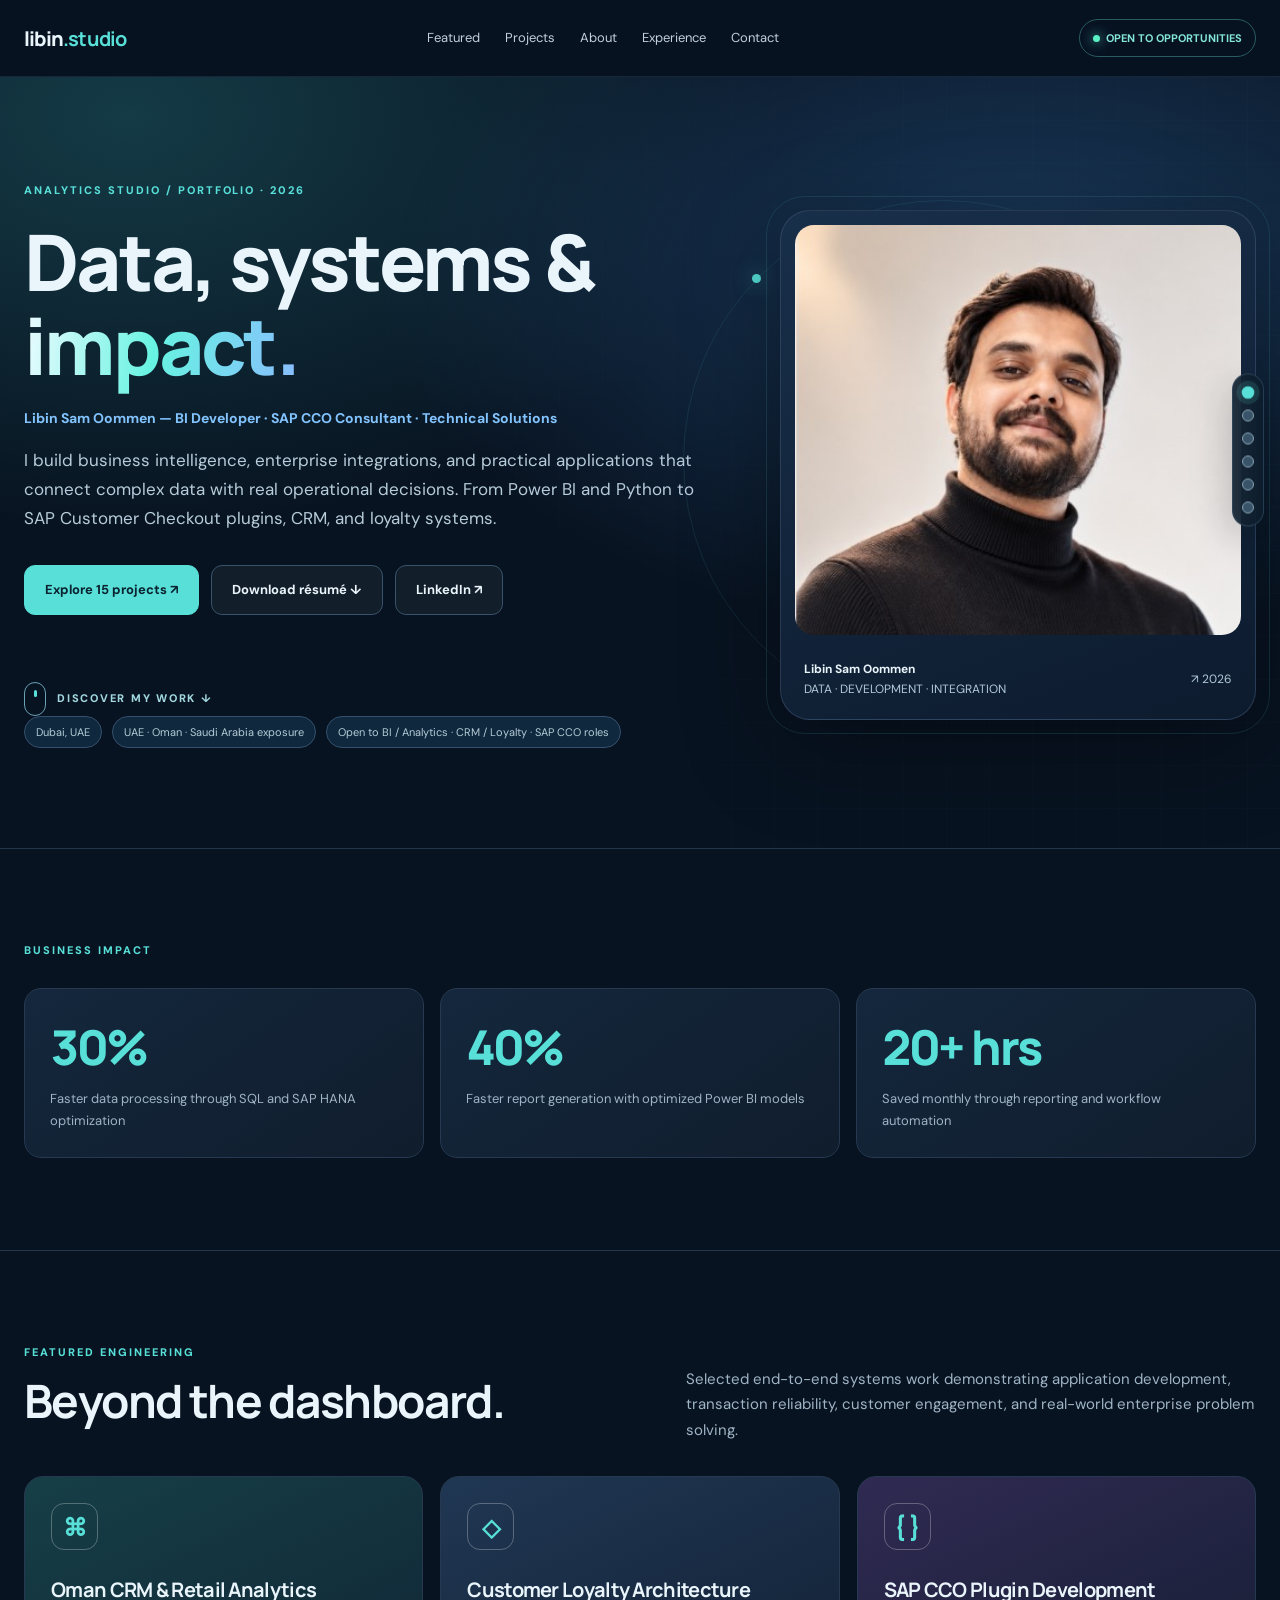
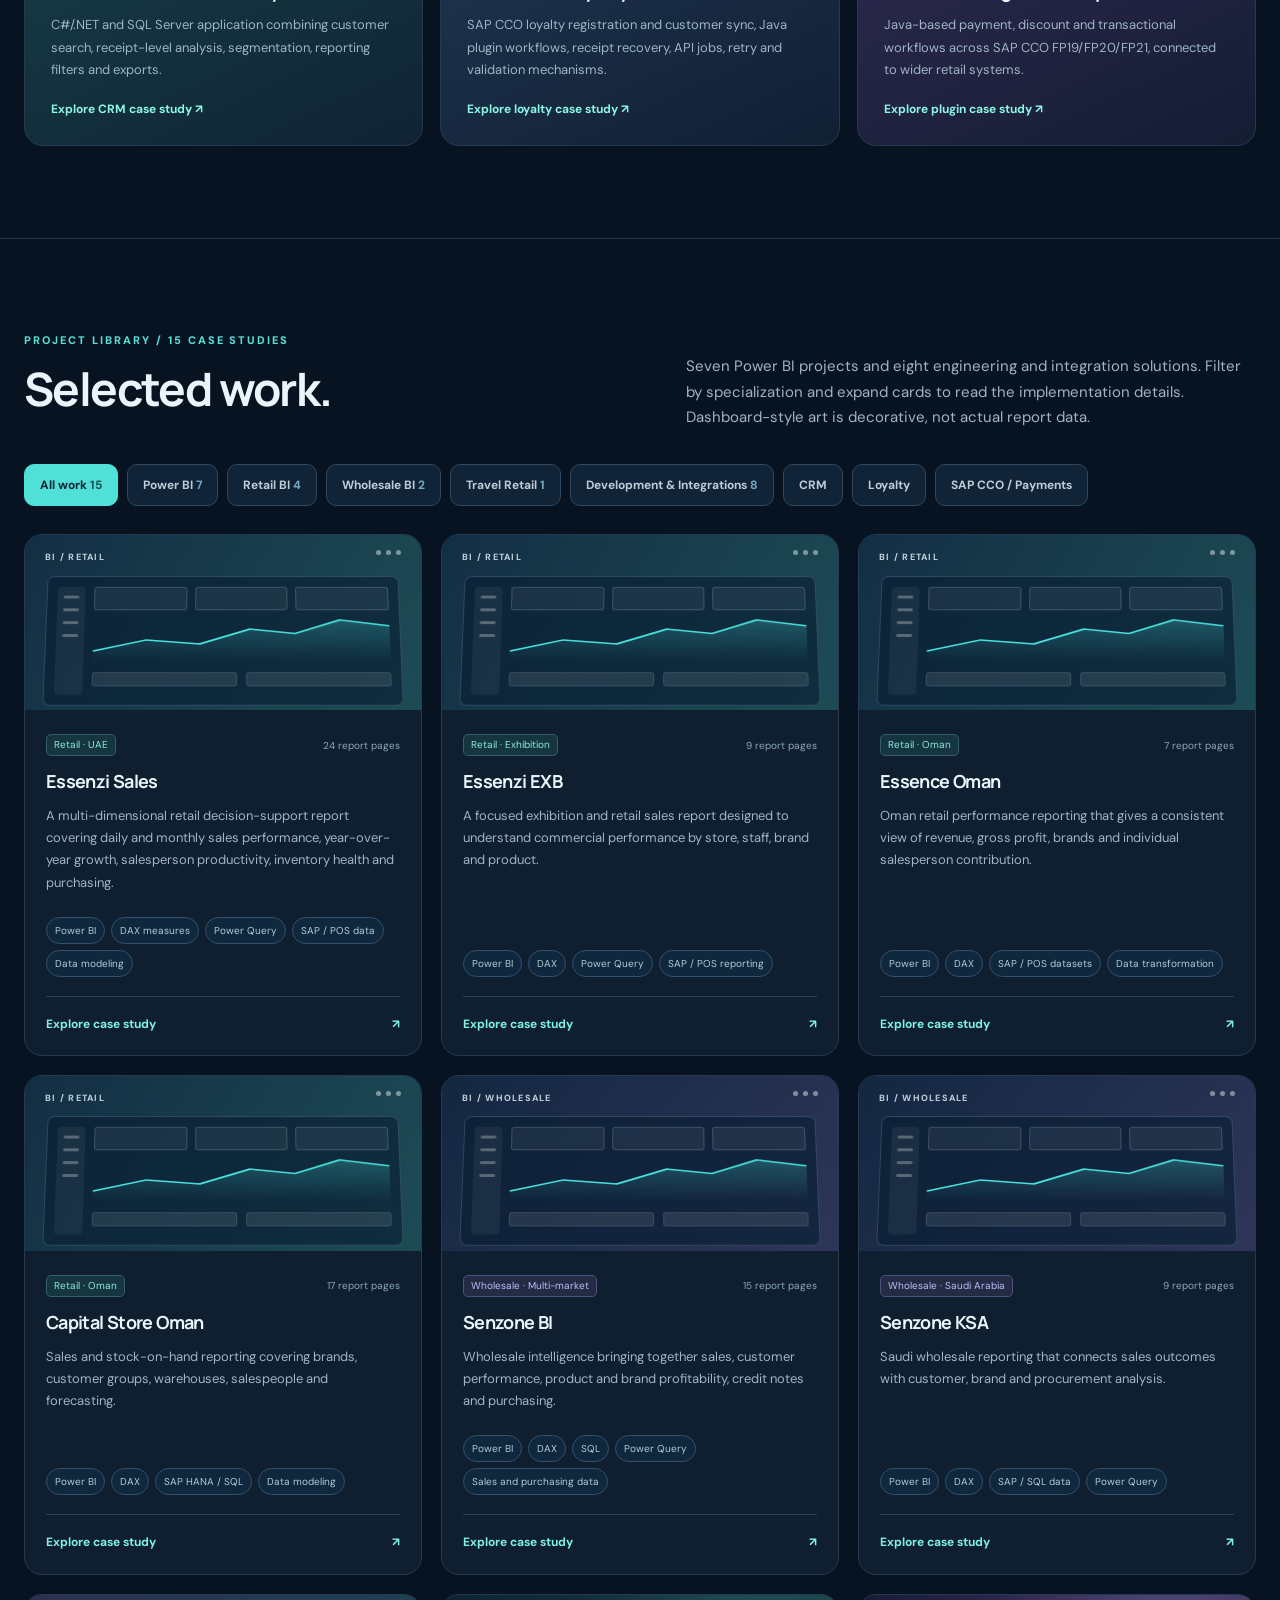
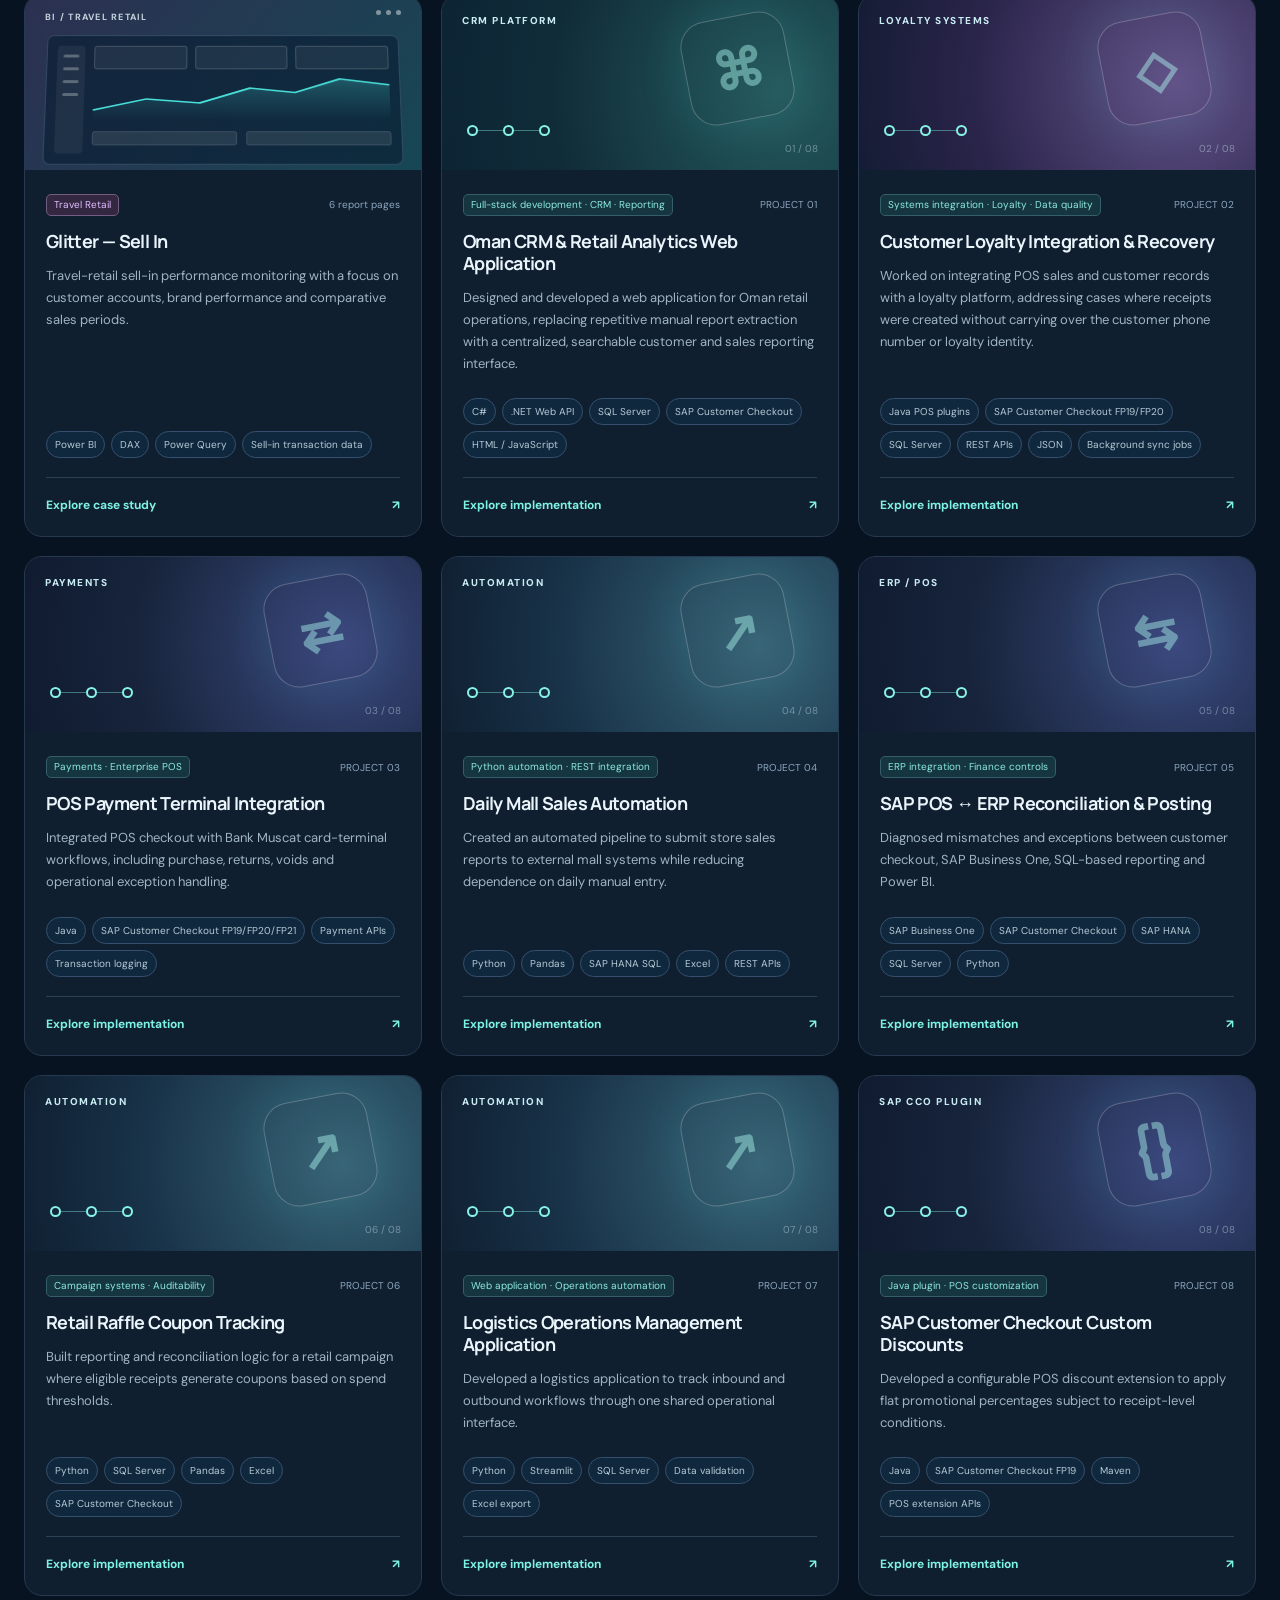
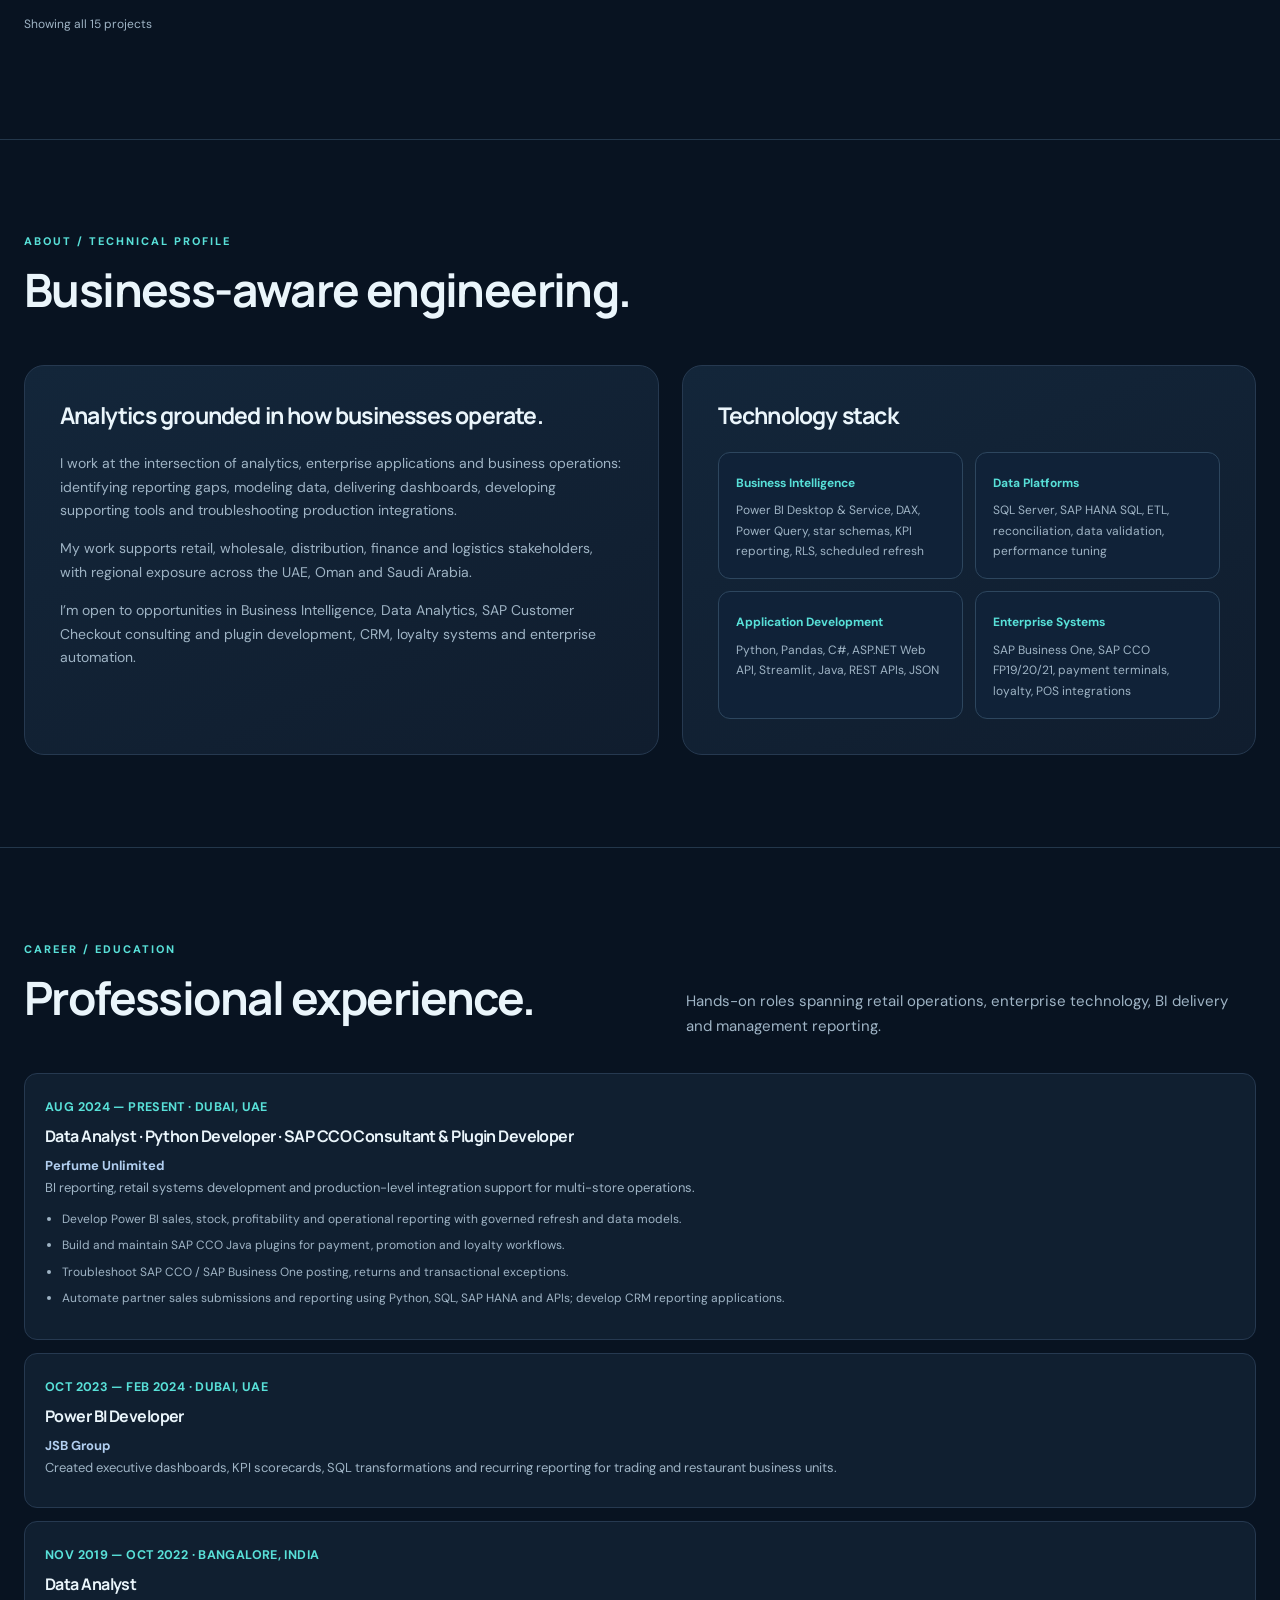
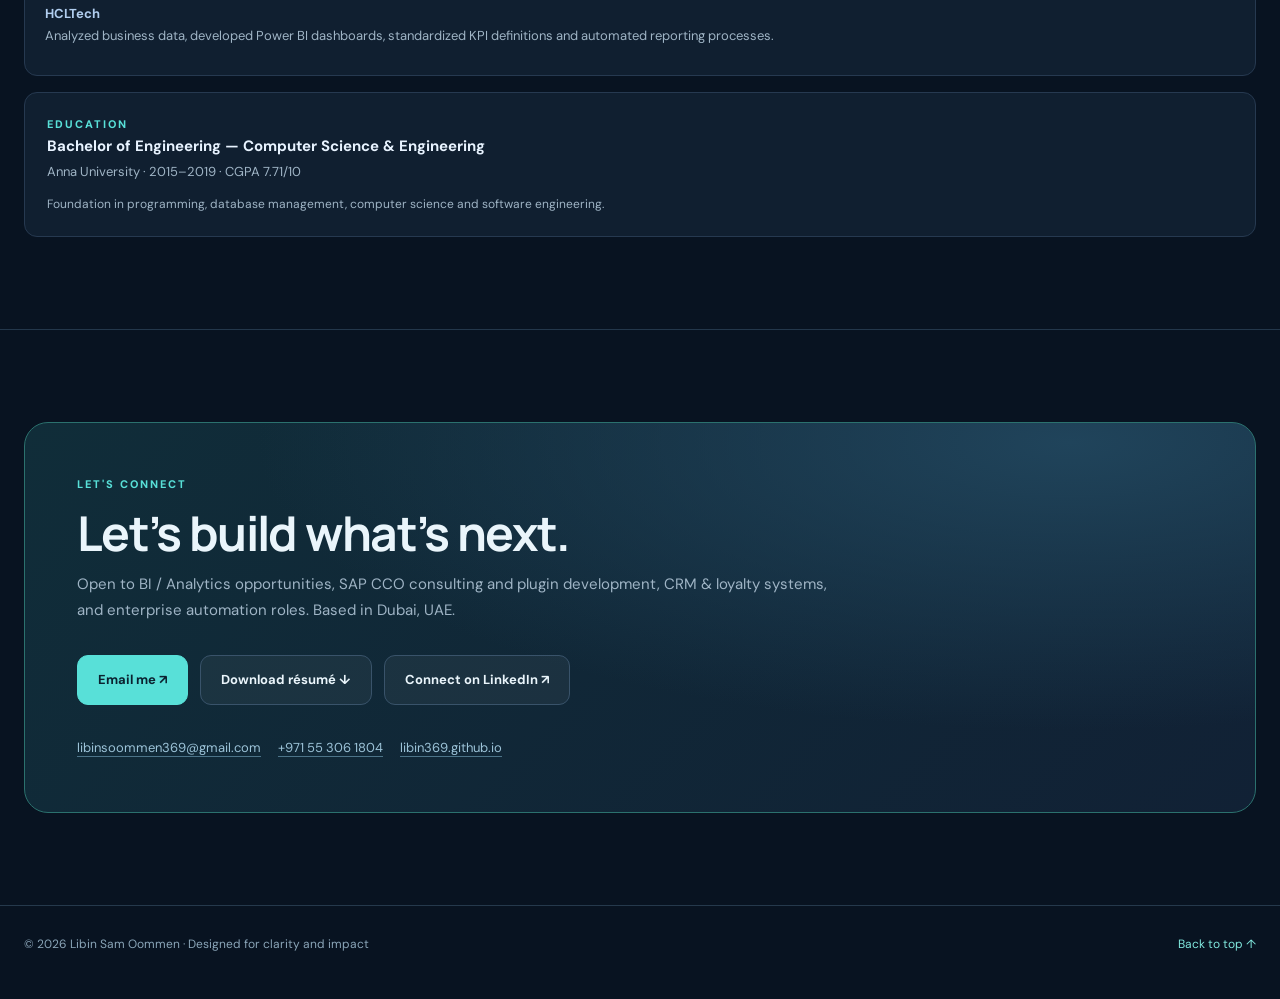
==== commit 37f91725: "Update index.html" ====
--- a/index.html
+++ b/index.html
@@ -77,7 +77,7 @@
  .motion-ready .reveal{opacity:1!important;transform:none!important}
 }
 </style></head><body><div aria-hidden="true" class="scroll-progress" id="scroll-progress"></div><header><nav class="container nav"><a class="brand" href="#top">libin<span><b>.studio</b></span></a><div class="menu"><a href="#featured">Featured</a><a href="#work">Projects</a><a href="#about">About</a><a href="#experience">Experience</a><a href="#contact">Contact</a></div><a class="nav-status" href="#contact"><span class="tiny-dot"></span>OPEN TO OPPORTUNITIES</a></nav></header>
-<main><section class="hero" id="top"><div aria-hidden="true" class="hero-orbit inner"></div><div aria-hidden="true" class="hero-orbit"></div><div class="container hero-grid"><div><div class="eyebrow">ANALYTICS STUDIO / PORTFOLIO · 2026</div><h1>Data, systems &amp; <span class="grad">impact.</span></h1><div class="position">Libin Sam Oommen — BI Developer · SAP CCO Consultant · Technical Solutions</div><p class="lead">I build business intelligence, enterprise integrations, and practical applications that connect complex data with real operational decisions. From Power BI and Python to SAP Customer Checkout plugins, CRM, and loyalty systems.</p><div class="btns"><a class="button primary" href="#work">Explore 15 projects ↗</a><a class="button alt" download="" href="Libin_Sam_Oommen_Resume.pdf">Download résumé ↓</a><a class="button alt" href="https://www.linkedin.com/in/libin-sam-oommen-8b83b7187/" rel="noopener" target="_blank">LinkedIn ↗</a></div><a aria-label="Scroll to featured projects" class="scroll-hint" href="#featured"><span aria-hidden="true" class="mouse"></span>Discover my work ↓</a><div class="hero-pills"><span>Dubai, UAE</span><span>UAE · Oman · Saudi Arabia exposure</span><span>Open to BI / Analytics · CRM / Loyalty · SAP CCO roles</span></div></div><div class="portrait-card"><img alt="Portrait of Libin Sam Oommen" src="assets/libin-profile.png"/><div class="portrait-footer"><div><b>Libin Sam Oommen</b><br/>DATA · DEVELOPMENT · INTEGRATION</div><span>↗ 2026</span></div></div></div></section>
+<main><section class="hero" id="top"><div aria-hidden="true" class="hero-orbit inner"></div><div aria-hidden="true" class="hero-orbit"></div><div class="container hero-grid"><div><div class="eyebrow">ANALYTICS STUDIO / PORTFOLIO · 2026</div><h1>Data, systems &amp; <span class="grad">impact.</span></h1><div class="position">Libin Sam Oommen — BI Developer · SAP CCO Consultant · Technical Solutions</div><p class="lead">I build business intelligence, enterprise integrations, and practical applications that connect complex data with real operational decisions. From Power BI and Python to SAP Customer Checkout plugins, CRM, and loyalty systems.</p><div class="btns"><a class="button primary" href="#work">Explore 15 projects ↗</a><a class="button alt" download="" href="Libin_Sam_Oommen_Resume.pdf">Download résumé ↓</a><a class="button alt" href="https://www.linkedin.com/in/libin-sam-oommen-8b83b7187/" rel="noopener" target="_blank">LinkedIn ↗</a></div><a aria-label="Scroll to featured projects" class="scroll-hint" href="#featured"><span aria-hidden="true" class="mouse"></span>Discover my work ↓</a><div class="hero-pills"><span>Dubai, UAE</span><span>UAE · Oman · Saudi Arabia exposure</span><span>Open to BI / Analytics · CRM / Loyalty · SAP CCO roles</span></div></div><div class="portrait-card"><img alt="Portrait of Libin Sam Oommen" src="libin-profile.png"/><div class="portrait-footer"><div><b>Libin Sam Oommen</b><br/>DATA · DEVELOPMENT · INTEGRATION</div><span>↗ 2026</span></div></div></div></section>
 <section class="section top-border"><div class="container"><div class="eyebrow">BUSINESS IMPACT</div><div class="metrics"><div class="metric"><strong>30%</strong><p>Faster data processing through SQL and SAP HANA optimization</p></div><div class="metric"><strong>40%</strong><p>Faster report generation with optimized Power BI models</p></div><div class="metric"><strong>20+ hrs</strong><p>Saved monthly through reporting and workflow automation</p></div></div></div></section>
 <section class="section top-border" id="featured"><div class="container"><div class="section-top"><div><div class="eyebrow">FEATURED ENGINEERING</div><h2 class="section-title">Beyond the dashboard.</h2></div><p>Selected end-to-end systems work demonstrating application development, transaction reliability, customer engagement, and real-world enterprise problem solving.</p></div><div class="feature-grid"><article class="feature"><span class="feature-icon">⌘</span><h3>Oman CRM &amp; Retail Analytics</h3><p>C#/.NET and SQL Server application combining customer search, receipt-level analysis, segmentation, reporting filters and exports.</p><a href="#eng-1">Explore CRM case study ↗</a></article><article class="feature"><span class="feature-icon">◇</span><h3>Customer Loyalty Architecture</h3><p>SAP CCO loyalty registration and customer sync, Java plugin workflows, receipt recovery, API jobs, retry and validation mechanisms.</p><a href="#eng-2">Explore loyalty case study ↗</a></article><article class="feature"><span class="feature-icon">{ }</span><h3>SAP CCO Plugin Development</h3><p>Java-based payment, discount and transactional workflows across SAP CCO FP19/FP20/FP21, connected to wider retail systems.</p><a href="#eng-8">Explore plugin case study ↗</a></article></div></div></section>
 <section class="section top-border" id="work"><div class="container"><div class="section-top"><div><div class="eyebrow">PROJECT LIBRARY / 15 CASE STUDIES</div><h2 class="section-title">Selected work.</h2></div><p>Seven Power BI projects and eight engineering and integration solutions. Filter by specialization and expand cards to read the implementation details. Dashboard-style art is decorative, not actual report data.</p></div><div aria-label="Filter portfolio projects" class="tabs" role="group"><button aria-pressed="true" class="filter-btn active" data-kind="all">All work <span class="count">15</span></button><button aria-pressed="false" class="filter-btn" data-kind="bi">Power BI <span class="count">7</span></button><button aria-pressed="false" class="filter-btn" data-kind="retail">Retail BI <span class="count">4</span></button><button aria-pressed="false" class="filter-btn" data-kind="wholesale">Wholesale BI <span class="count">2</span></button><button aria-pressed="false" class="filter-btn" data-kind="travel">Travel Retail <span class="count">1</span></button><button aria-pressed="false" class="filter-btn" data-kind="engineering">Development &amp; Integrations <span class="count">8</span></button><button aria-pressed="false" class="filter-btn" data-kind="crm">CRM</button><button aria-pressed="false" class="filter-btn" data-kind="loyalty">Loyalty</button><button aria-pressed="false" class="filter-btn" data-kind="sap">SAP CCO / Payments</button></div><div class="project-grid" id="project-grid"><article class="project-card" data-filter="bi retail" id="bi-1"><div class="project-thumb thumb-retail"><div class="thumb-top"><span>BI / RETAIL</span><span class="dot-row"><i></i><i></i><i></i></span></div><div class="thumb-layout"><div class="dash-nav"><span></span><span></span><span></span><span></span></div><div class="dash-content"><div class="dash-tiles"><i></i><i></i><i></i></div><svg aria-hidden="true" preserveaspectratio="none" viewbox="0 0 250 100"><defs><lineargradient id="grad0" x1="0" x2="0" y1="0" y2="1"><stop offset="0" stop-color="#48e0da" stop-opacity=".25"></stop><stop offset="1" stop-color="#48e0da" stop-opacity="0"></stop></lineargradient></defs><path d="M0 80 L45 57 L90 65 L132 35 L170 44 L208 16 L250 28 V100 H0Z" fill="url(#grad0)"></path><path d="M0 80 L45 57 L90 65 L132 35 L170 44 L208 16 L250 28" fill="none" stroke="#48e0da" stroke-width="3"></path></svg><div class="dash-bottom"><i></i><i></i></div></div></div></div><div class="project-body"><div class="card-meta"><span class="chip retail">Retail · UAE</span><span>24 report pages</span></div><h3>Essenzi Sales</h3><p class="summary">A multi-dimensional retail decision-support report covering daily and monthly sales performance, year-over-year growth, salesperson productivity, inventory health and purchasing.</p><div class="tag-line"><span class="pill">Power BI</span><span class="pill">DAX measures</span><span class="pill">Power Query</span><span class="pill">SAP / POS data</span><span class="pill">Data modeling</span></div><details><summary>Explore case study <span aria-hidden="true">↗</span></summary><div class="expanded"><div class="detail-row"><h4>What I developed</h4><p>Built sales analysis with daily and current-month views, MoM and YoY comparisons, store and salesperson performance, brand and product rankings, and top/bottom SKU analysis.</p></div><div class="detail-row"><h4>Advanced reporting features</h4><p>Developed stock-ageing and dead-stock pages, store and salesperson target analysis, customer interaction reporting, purchase timelines, sales forecasting and seasonality views.</p></div><div class="detail-row"><h4>Business use</h4><p>Store managers, commercial teams and leadership can examine commercial performance alongside targets, stock movement and replenishment signals.</p></div></div></details></div></article><article class="project-card" data-filter="bi retail" id="bi-2"><div class="project-thumb thumb-retail"><div class="thumb-top"><span>BI / RETAIL</span><span class="dot-row"><i></i><i></i><i></i></span></div><div class="thumb-layout"><div class="dash-nav"><span></span><span></span><span></span><span></span></div><div class="dash-content"><div class="dash-tiles"><i></i><i></i><i></i></div><svg aria-hidden="true" preserveaspectratio="none" viewbox="0 0 250 100"><defs><lineargradient id="grad1" x1="0" x2="0" y1="0" y2="1"><stop offset="0" stop-color="#48e0da" stop-opacity=".25"></stop><stop offset="1" stop-color="#48e0da" stop-opacity="0"></stop></lineargradient></defs><path d="M0 80 L45 57 L90 65 L132 35 L170 44 L208 16 L250 28 V100 H0Z" fill="url(#grad1)"></path><path d="M0 80 L45 57 L90 65 L132 35 L170 44 L208 16 L250 28" fill="none" stroke="#48e0da" stroke-width="3"></path></svg><div class="dash-bottom"><i></i><i></i></div></div></div></div><div class="project-body"><div class="card-meta"><span class="chip retail">Retail · Exhibition</span><span>9 report pages</span></div><h3>Essenzi EXB</h3><p class="summary">A focused exhibition and retail sales report designed to understand commercial performance by store, staff, brand and product.</p><div class="tag-line"><span class="pill">Power BI</span><span class="pill">DAX</span><span class="pill">Power Query</span><span class="pill">SAP / POS reporting</span></div><details><summary>Explore case study <span aria-hidden="true">↗</span></summary><div class="expanded"><div class="detail-row"><h4>What I developed</h4><p>Developed total-sales, cost and gross-profit views with store, date, item group and brand segmentation.</p></div><div class="detail-row"><h4>Advanced reporting features</h4><p>Included salesperson analysis, brand and SKU rankings, top/bottom performers by sales and quantity, GP rankings, daily sales detail and an item-master analysis page.</p></div><div class="detail-row"><h4>Business use</h4><p>Exhibition and retail teams can identify top performers and follow performance at item, salesperson and brand level.</p></div></div></details></div></article><article class="project-card" data-filter="bi retail" id="bi-3"><div class="project-thumb thumb-retail"><div class="thumb-top"><span>BI / RETAIL</span><span class="dot-row"><i></i><i></i><i></i></span></div><div class="thumb-layout"><div class="dash-nav"><span></span><span></span><span></span><span></span></div><div class="dash-content"><div class="dash-tiles"><i></i><i></i><i></i></div><svg aria-hidden="true" preserveaspectratio="none" viewbox="0 0 250 100"><defs><lineargradient id="grad2" x1="0" x2="0" y1="0" y2="1"><stop offset="0" stop-color="#48e0da" stop-opacity=".25"></stop><stop offset="1" stop-color="#48e0da" stop-opacity="0"></stop></lineargradient></defs><path d="M0 80 L45 57 L90 65 L132 35 L170 44 L208 16 L250 28 V100 H0Z" fill="url(#grad2)"></path><path d="M0 80 L45 57 L90 65 L132 35 L170 44 L208 16 L250 28" fill="none" stroke="#48e0da" stroke-width="3"></path></svg><div class="dash-bottom"><i></i><i></i></div></div></div></div><div class="project-body"><div class="card-meta"><span class="chip retail">Retail · Oman</span><span>7 report pages</span></div><h3>Essence Oman</h3><p class="summary">Oman retail performance reporting that gives a consistent view of revenue, gross profit, brands and individual salesperson contribution.</p><div class="tag-line"><span class="pill">Power BI</span><span class="pill">DAX</span><span class="pill">SAP / POS datasets</span><span class="pill">Data transformation</span></div><details><summary>Explore case study <span aria-hidden="true">↗</span></summary><div class="expanded"><div class="detail-row"><h4>What I developed</h4><p>Designed sales analysis and daily sales detail with date, brand, customer group and item filters.</p></div><div class="detail-row"><h4>Advanced reporting features</h4><p>Implemented brand ranking, salesperson analysis, top/bottom SKU rankings and gross-profit performance views, including current/previous period measures.</p></div><div class="detail-row"><h4>Business use</h4><p>Store teams gain clearer visibility into daily trends, merchandise performance and commercial margin.</p></div></div></details></div></article><article class="project-card" data-filter="bi retail" id="bi-4"><div class="project-thumb thumb-retail"><div class="thumb-top"><span>BI / RETAIL</span><span class="dot-row"><i></i><i></i><i></i></span></div><div class="thumb-layout"><div class="dash-nav"><span></span><span></span><span></span><span></span></div><div class="dash-content"><div class="dash-tiles"><i></i><i></i><i></i></div><svg aria-hidden="true" preserveaspectratio="none" viewbox="0 0 250 100"><defs><lineargradient id="grad3" x1="0" x2="0" y1="0" y2="1"><stop offset="0" stop-color="#48e0da" stop-opacity=".25"></stop><stop offset="1" stop-color="#48e0da" stop-opacity="0"></stop></lineargradient></defs><path d="M0 80 L45 57 L90 65 L132 35 L170 44 L208 16 L250 28 V100 H0Z" fill="url(#grad3)"></path><path d="M0 80 L45 57 L90 65 L132 35 L170 44 L208 16 L250 28" fill="none" stroke="#48e0da" stroke-width="3"></path></svg><div class="dash-bottom"><i></i><i></i></div></div></div></div><div class="project-body"><div class="card-meta"><span class="chip retail">Retail · Oman</span><span>17 report pages</span></div><h3>Capital Store Oman</h3><p class="summary">Sales and stock-on-hand reporting covering brands, customer groups, warehouses, salespeople and forecasting.</p><div class="tag-line"><span class="pill">Power BI</span><span class="pill">DAX</span><span class="pill">SAP HANA / SQL</span><span class="pill">Data modeling</span></div><details><summary>Explore case study <span aria-hidden="true">↗</span></summary><div class="expanded"><div class="detail-row"><h4>What I developed</h4><p>Created monthly sales, year-on-year comparisons, customer-group MoM reporting, brand performance, item rankings and salesperson analysis.</p></div><div class="detail-row"><h4>Advanced reporting features</h4><p>Built warehouse sales by brand and SKU views and forecasting pages, using measures for quantity, cost, GP%, sales contribution and current/previous month performance.</p></div><div class="detail-row"><h4>Business use</h4><p>Supports retail stock visibility, location comparisons, merchandise prioritization and sales planning.</p></div></div></details></div></article><article class="project-card" data-filter="bi wholesale" id="bi-5"><div class="project-thumb thumb-wholesale"><div class="thumb-top"><span>BI / WHOLESALE</span><span class="dot-row"><i></i><i></i><i></i></span></div><div class="thumb-layout"><div class="dash-nav"><span></span><span></span><span></span><span></span></div><div class="dash-content"><div class="dash-tiles"><i></i><i></i><i></i></div><svg aria-hidden="true" preserveaspectratio="none" viewbox="0 0 250 100"><defs><lineargradient id="grad4" x1="0" x2="0" y1="0" y2="1"><stop offset="0" stop-color="#48e0da" stop-opacity=".25"></stop><stop offset="1" stop-color="#48e0da" stop-opacity="0"></stop></lineargradient></defs><path d="M0 80 L45 57 L90 65 L132 35 L170 44 L208 16 L250 28 V100 H0Z" fill="url(#grad4)"></path><path d="M0 80 L45 57 L90 65 L132 35 L170 44 L208 16 L250 28" fill="none" stroke="#48e0da" stroke-width="3"></path></svg><div class="dash-bottom"><i></i><i></i></div></div></div></div><div class="project-body"><div class="card-meta"><span class="chip wholesale">Wholesale · Multi-market</span><span>15 report pages</span></div><h3>Senzone BI</h3><p class="summary">Wholesale intelligence bringing together sales, customer performance, product and brand profitability, credit notes and purchasing.</p><div class="tag-line"><span class="pill">Power BI</span><span class="pill">DAX</span><span class="pill">SQL</span><span class="pill">Power Query</span><span class="pill">Sales and purchasing data</span></div><details><summary>Explore case study <span aria-hidden="true">↗</span></summary><div class="expanded"><div class="detail-row"><h4>What I developed</h4><p>Built sales, MoM and YoY pages with customer and brand comparisons, sales rankings, GP charts and segment-level GP analysis.</p></div><div class="detail-row"><h4>Advanced reporting features</h4><p>Added returns/credit-note reporting, sales forecasting, suggested monthly stock and purchase analysis with timeline and purchasing summary pages.</p></div><div class="detail-row"><h4>Business use</h4><p>Makes it easier to monitor distributor/customer performance, gross margin, returns and stock replenishment needs.</p></div></div></details></div></article><article class="project-card" data-filter="bi wholesale" id="bi-6"><div class="project-thumb thumb-wholesale"><div class="thumb-top"><span>BI / WHOLESALE</span><span class="dot-row"><i></i><i></i><i></i></span></div><div class="thumb-layout"><div class="dash-nav"><span></span><span></span><span></span><span></span></div><div class="dash-content"><div class="dash-tiles"><i></i><i></i><i></i></div><svg aria-hidden="true" preserveaspectratio="none" viewbox="0 0 250 100"><defs><lineargradient id="grad5" x1="0" x2="0" y1="0" y2="1"><stop offset="0" stop-color="#48e0da" stop-opacity=".25"></stop><stop offset="1" stop-color="#48e0da" stop-opacity="0"></stop></lineargradient></defs><path d="M0 80 L45 57 L90 65 L132 35 L170 44 L208 16 L250 28 V100 H0Z" fill="url(#grad5)"></path><path d="M0 80 L45 57 L90 65 L132 35 L170 44 L208 16 L250 28" fill="none" stroke="#48e0da" stroke-width="3"></path></svg><div class="dash-bottom"><i></i><i></i></div></div></div></div><div class="project-body"><div class="card-meta"><span class="chip wholesale">Wholesale · Saudi Arabia</span><span>9 report pages</span></div><h3>Senzone KSA</h3><p class="summary">Saudi wholesale reporting that connects sales outcomes with customer, brand and procurement analysis.</p><div class="tag-line"><span class="pill">Power BI</span><span class="pill">DAX</span><span class="pill">SAP / SQL data</span><span class="pill">Power Query</span></div><details><summary>Explore case study <span aria-hidden="true">↗</span></summary><div class="expanded"><div class="detail-row"><h4>What I developed</h4><p>Created overall sales, rankings, customer comparisons, brand comparisons and YTD/MTD performance dashboards.</p></div><div class="detail-row"><h4>Advanced reporting features</h4><p>Added purchase analysis, purchase timelines and summaries with current/prior-year measures, profit, margin, cost and purchasing quantities.</p></div><div class="detail-row"><h4>Business use</h4><p>Provides a joined-up view of wholesale sales and purchasing for commercial decision-making.</p></div></div></details></div></article><article class="project-card" data-filter="bi travel" id="bi-7"><div class="project-thumb thumb-travel"><div class="thumb-top"><span>BI / TRAVEL RETAIL</span><span class="dot-row"><i></i><i></i><i></i></span></div><div class="thumb-layout"><div class="dash-nav"><span></span><span></span><span></span><span></span></div><div class="dash-content"><div class="dash-tiles"><i></i><i></i><i></i></div><svg aria-hidden="true" preserveaspectratio="none" viewbox="0 0 250 100"><defs><lineargradient id="grad6" x1="0" x2="0" y1="0" y2="1"><stop offset="0" stop-color="#48e0da" stop-opacity=".25"></stop><stop offset="1" stop-color="#48e0da" stop-opacity="0"></stop></lineargradient></defs><path d="M0 80 L45 57 L90 65 L132 35 L170 44 L208 16 L250 28 V100 H0Z" fill="url(#grad6)"></path><path d="M0 80 L45 57 L90 65 L132 35 L170 44 L208 16 L250 28" fill="none" stroke="#48e0da" stroke-width="3"></path></svg><div class="dash-bottom"><i></i><i></i></div></div></div></div><div class="project-body"><div class="card-meta"><span class="chip travel">Travel Retail</span><span>6 report pages</span></div><h3>Glitter — Sell In</h3><p class="summary">Travel-retail sell-in performance monitoring with a focus on customer accounts, brand performance and comparative sales periods.</p><div class="tag-line"><span class="pill">Power BI</span><span class="pill">DAX</span><span class="pill">Power Query</span><span class="pill">Sell-in transaction data</span></div><details><summary>Explore case study <span aria-hidden="true">↗</span></summary><div class="expanded"><div class="detail-row"><h4>What I developed</h4><p>Built overall sell-in analysis, brand and customer comparisons, rankings and MoM/YoY growth views.</p></div><div class="detail-row"><h4>Advanced reporting features</h4><p>Included sales, cost, quantity, GP%, contribution and current-versus-previous period measures to explain changes in performance.</p></div><div class="detail-row"><h4>Business use</h4><p>Helps commercial teams understand which brand and customer segments are driving travel-retail sell-in results.</p></div></div></details></div></article><article class="project-card engineering-card" data-filter="engineering crm" id="eng-1"><div class="eng-visual ev-crm"><div class="visual-label">CRM PLATFORM</div><div class="visual-icon">⌘</div><div class="visual-nodes"><i></i><span></span><i></i><span></span><i></i></div><div class="visual-side">01 / 08</div></div><div class="project-body"><div class="card-meta"><span class="chip">Full-stack development · CRM · Reporting</span><span>PROJECT 01</span></div><h3>Oman CRM &amp; Retail Analytics Web Application</h3><p class="summary">Designed and developed a web application for Oman retail operations, replacing repetitive manual report extraction with a centralized, searchable customer and sales reporting interface.</p><div class="tag-line"><span class="pill">C#</span><span class="pill">.NET Web API</span><span class="pill">SQL Server</span><span class="pill">SAP Customer Checkout</span><span class="pill">HTML / JavaScript</span></div><details><summary>Explore implementation <span aria-hidden="true">↗</span></summary><div class="expanded"><div class="detail-row"><h4>My contribution</h4><p>Connected the application to SAP Customer Checkout SQL Server data. Implemented customer search, receipt history, date/store filters, top-10 summaries, exportable reports and receipt-level drilldowns. Worked on query performance and pagination to improve searches over larger receipt sets.</p></div><div class="detail-row"><h4>Tools &amp; platforms</h4><p>C# · .NET Web API · SQL Server · SAP Customer Checkout · HTML / JavaScript</p></div><div class="detail-row"><h4>Business outcome</h4><p>Centralized access to transactional and customer data for operations and CRM teams.</p></div></div></details></div></article><article class="project-card engineering-card" data-filter="engineering loyalty" id="eng-2"><div class="eng-visual ev-loyalty"><div class="visual-label">LOYALTY SYSTEMS</div><div class="visual-icon">◇</div><div class="visual-nodes"><i></i><span></span><i></i><span></span><i></i></div><div class="visual-side">02 / 08</div></div><div class="project-body"><div class="card-meta"><span class="chip">Systems integration · Loyalty · Data quality</span><span>PROJECT 02</span></div><h3>Customer Loyalty Integration &amp; Recovery</h3><p class="summary">Worked on integrating POS sales and customer records with a loyalty platform, addressing cases where receipts were created without carrying over the customer phone number or loyalty identity.</p><div class="tag-line"><span class="pill">Java POS plugins</span><span class="pill">SAP Customer Checkout FP19/FP20</span><span class="pill">SQL Server</span><span class="pill">REST APIs</span><span class="pill">JSON</span><span class="pill">Background sync jobs</span></div><details><summary>Explore implementation <span aria-hidden="true">↗</span></summary><div class="expanded"><div class="detail-row"><h4>My contribution</h4><p>Designed customer synchronization from the membership database to CCO, API-based registration and bulk synchronization, receipt payload creation, scheduled retries, and exception handling for failed or unconfirmed membership records. Developed recovery logic for eligible sales not initially captured by the loyalty workflow.</p></div><div class="detail-row"><h4>Tools &amp; platforms</h4><p>Java POS plugins · SAP Customer Checkout FP19/FP20 · SQL Server · REST APIs · JSON · Background sync jobs</p></div><div class="detail-row"><h4>Business outcome</h4><p>Improved traceability of loyalty submissions and enabled recovery paths for missing or failed transactions.</p></div></div></details></div></article><article class="project-card engineering-card" data-filter="engineering sap" id="eng-3"><div class="eng-visual ev-sap"><div class="visual-label">PAYMENTS</div><div class="visual-icon">⇄</div><div class="visual-nodes"><i></i><span></span><i></i><span></span><i></i></div><div class="visual-side">03 / 08</div></div><div class="project-body"><div class="card-meta"><span class="chip">Payments · Enterprise POS</span><span>PROJECT 03</span></div><h3>POS Payment Terminal Integration</h3><p class="summary">Integrated POS checkout with Bank Muscat card-terminal workflows, including purchase, returns, voids and operational exception handling.</p><div class="tag-line"><span class="pill">Java</span><span class="pill">SAP Customer Checkout FP19/FP20/FP21</span><span class="pill">Payment APIs</span><span class="pill">Transaction logging</span></div><details><summary>Explore implementation <span aria-hidden="true">↗</span></summary><div class="expanded"><div class="detail-row"><h4>My contribution</h4><p>Implemented terminal request/response handling, transaction reference mapping, retry and journal logic, receipt details and safeguards around return scenarios. Worked across different SAP Customer Checkout feature-pack versions and monitored settlement/day-end implications.</p></div><div class="detail-row"><h4>Tools &amp; platforms</h4><p>Java · SAP Customer Checkout FP19/FP20/FP21 · Payment APIs · Transaction logging</p></div><div class="detail-row"><h4>Business outcome</h4><p>Made integrated card workflows more dependable and easier to troubleshoot.</p></div></div></details></div></article><article class="project-card engineering-card" data-filter="engineering automation" id="eng-4"><div class="eng-visual ev-automation"><div class="visual-label">AUTOMATION</div><div class="visual-icon">↗</div><div class="visual-nodes"><i></i><span></span><i></i><span></span><i></i></div><div class="visual-side">04 / 08</div></div><div class="project-body"><div class="card-meta"><span class="chip">Python automation · REST integration</span><span>PROJECT 04</span></div><h3>Daily Mall Sales Automation</h3><p class="summary">Created an automated pipeline to submit store sales reports to external mall systems while reducing dependence on daily manual entry.</p><div class="tag-line"><span class="pill">Python</span><span class="pill">Pandas</span><span class="pill">SAP HANA SQL</span><span class="pill">Excel</span><span class="pill">REST APIs</span></div><details><summary>Explore implementation <span aria-hidden="true">↗</span></summary><div class="expanded"><div class="detail-row"><h4>My contribution</h4><p>Extracted sales from SAP HANA, transformed and validated reporting output in Python, produced Excel-based controls, submitted results to external REST endpoints and handled duplicate submissions and errors.</p></div><div class="detail-row"><h4>Tools &amp; platforms</h4><p>Python · Pandas · SAP HANA SQL · Excel · REST APIs</p></div><div class="detail-row"><h4>Business outcome</h4><p>Saved more than 20 hours per month across reporting and operational submissions, as documented in my résumé.</p></div></div></details></div></article><article class="project-card engineering-card" data-filter="engineering sap" id="eng-5"><div class="eng-visual ev-sap"><div class="visual-label">ERP / POS</div><div class="visual-icon">⇆</div><div class="visual-nodes"><i></i><span></span><i></i><span></span><i></i></div><div class="visual-side">05 / 08</div></div><div class="project-body"><div class="card-meta"><span class="chip">ERP integration · Finance controls</span><span>PROJECT 05</span></div><h3>SAP POS ↔ ERP Reconciliation &amp; Posting</h3><p class="summary">Diagnosed mismatches and exceptions between customer checkout, SAP Business One, SQL-based reporting and Power BI.</p><div class="tag-line"><span class="pill">SAP Business One</span><span class="pill">SAP Customer Checkout</span><span class="pill">SAP HANA</span><span class="pill">SQL Server</span><span class="pill">Python</span></div><details><summary>Explore implementation <span aria-hidden="true">↗</span></summary><div class="expanded"><div class="detail-row"><h4>My contribution</h4><p>Investigated invoices, credit notes, return and cancellation states, missing or failed postings, integration queue failures and document-level mismatches. Created reconciliation checks and corrective handling paths.</p></div><div class="detail-row"><h4>Tools &amp; platforms</h4><p>SAP Business One · SAP Customer Checkout · SAP HANA · SQL Server · Python</p></div><div class="detail-row"><h4>Business outcome</h4><p>Stronger reporting accuracy, transaction traceability and finance reconciliation.</p></div></div></details></div></article><article class="project-card engineering-card" data-filter="engineering automation" id="eng-6"><div class="eng-visual ev-automation"><div class="visual-label">AUTOMATION</div><div class="visual-icon">↗</div><div class="visual-nodes"><i></i><span></span><i></i><span></span><i></i></div><div class="visual-side">06 / 08</div></div><div class="project-body"><div class="card-meta"><span class="chip">Campaign systems · Auditability</span><span>PROJECT 06</span></div><h3>Retail Raffle Coupon Tracking</h3><p class="summary">Built reporting and reconciliation logic for a retail campaign where eligible receipts generate coupons based on spend thresholds.</p><div class="tag-line"><span class="pill">Python</span><span class="pill">SQL Server</span><span class="pill">Pandas</span><span class="pill">Excel</span><span class="pill">SAP Customer Checkout</span></div><details><summary>Explore implementation <span aria-hidden="true">↗</span></summary><div class="expanded"><div class="detail-row"><h4>My contribution</h4><p>Matched POS receipts to automatic and manually issued entries, awarded multiple coupons for qualifying spend increments, and identified reversals and returns that affect coupon validity. Produced daily Excel reporting with pending and exception statuses.</p></div><div class="detail-row"><h4>Tools &amp; platforms</h4><p>Python · SQL Server · Pandas · Excel · SAP Customer Checkout</p></div><div class="detail-row"><h4>Business outcome</h4><p>Clearer oversight of coupon eligibility, issuance and exceptions.</p></div></div></details></div></article><article class="project-card engineering-card" data-filter="engineering automation" id="eng-7"><div class="eng-visual ev-automation"><div class="visual-label">AUTOMATION</div><div class="visual-icon">↗</div><div class="visual-nodes"><i></i><span></span><i></i><span></span><i></i></div><div class="visual-side">07 / 08</div></div><div class="project-body"><div class="card-meta"><span class="chip">Web application · Operations automation</span><span>PROJECT 07</span></div><h3>Logistics Operations Management Application</h3><p class="summary">Developed a logistics application to track inbound and outbound workflows through one shared operational interface.</p><div class="tag-line"><span class="pill">Python</span><span class="pill">Streamlit</span><span class="pill">SQL Server</span><span class="pill">Data validation</span><span class="pill">Excel export</span></div><details><summary>Explore implementation <span aria-hidden="true">↗</span></summary><div class="expanded"><div class="detail-row"><h4>My contribution</h4><p>Supported import/export shipments, freight quotations, cargo-readiness milestones, dispatch, warehouse activity, audit controls, dynamic reporting, and searchable filters.</p></div><div class="detail-row"><h4>Tools &amp; platforms</h4><p>Python · Streamlit · SQL Server · Data validation · Excel export</p></div><div class="detail-row"><h4>Business outcome</h4><p>Reduced fragmented reporting and improved shipment workflow visibility.</p></div></div></details></div></article><article class="project-card engineering-card" data-filter="engineering sap" id="eng-8"><div class="eng-visual ev-sap"><div class="visual-label">SAP CCO PLUGIN</div><div class="visual-icon">{}</div><div class="visual-nodes"><i></i><span></span><i></i><span></span><i></i></div><div class="visual-side">08 / 08</div></div><div class="project-body"><div class="card-meta"><span class="chip">Java plugin · POS customization</span><span>PROJECT 08</span></div><h3>SAP Customer Checkout Custom Discounts</h3><p class="summary">Developed a configurable POS discount extension to apply flat promotional percentages subject to receipt-level conditions.</p><div class="tag-line"><span class="pill">Java</span><span class="pill">SAP Customer Checkout FP19</span><span class="pill">Maven</span><span class="pill">POS extension APIs</span></div><details><summary>Explore implementation <span aria-hidden="true">↗</span></summary><div class="expanded"><div class="detail-row"><h4>My contribution</h4><p>Handled quantity thresholds, cancelled lines, returns/exchanges and configurable eligible-item lists and promotion date windows.</p></div><div class="detail-row"><h4>Tools &amp; platforms</h4><p>Java · SAP Customer Checkout FP19 · Maven · POS extension APIs</p></div><div class="detail-row"><h4>Business outcome</h4><p>Consistent discount behavior across complex checkout scenarios.</p></div></div></details></div></article></div><p aria-live="polite" id="filter-status" style="margin-top:18px;font-size:12px">Showing all 15 projects</p></div></section>
@@ -171,4 +171,4 @@
     });
   }));
 })();
-</script></body></html>+</script></body></html>
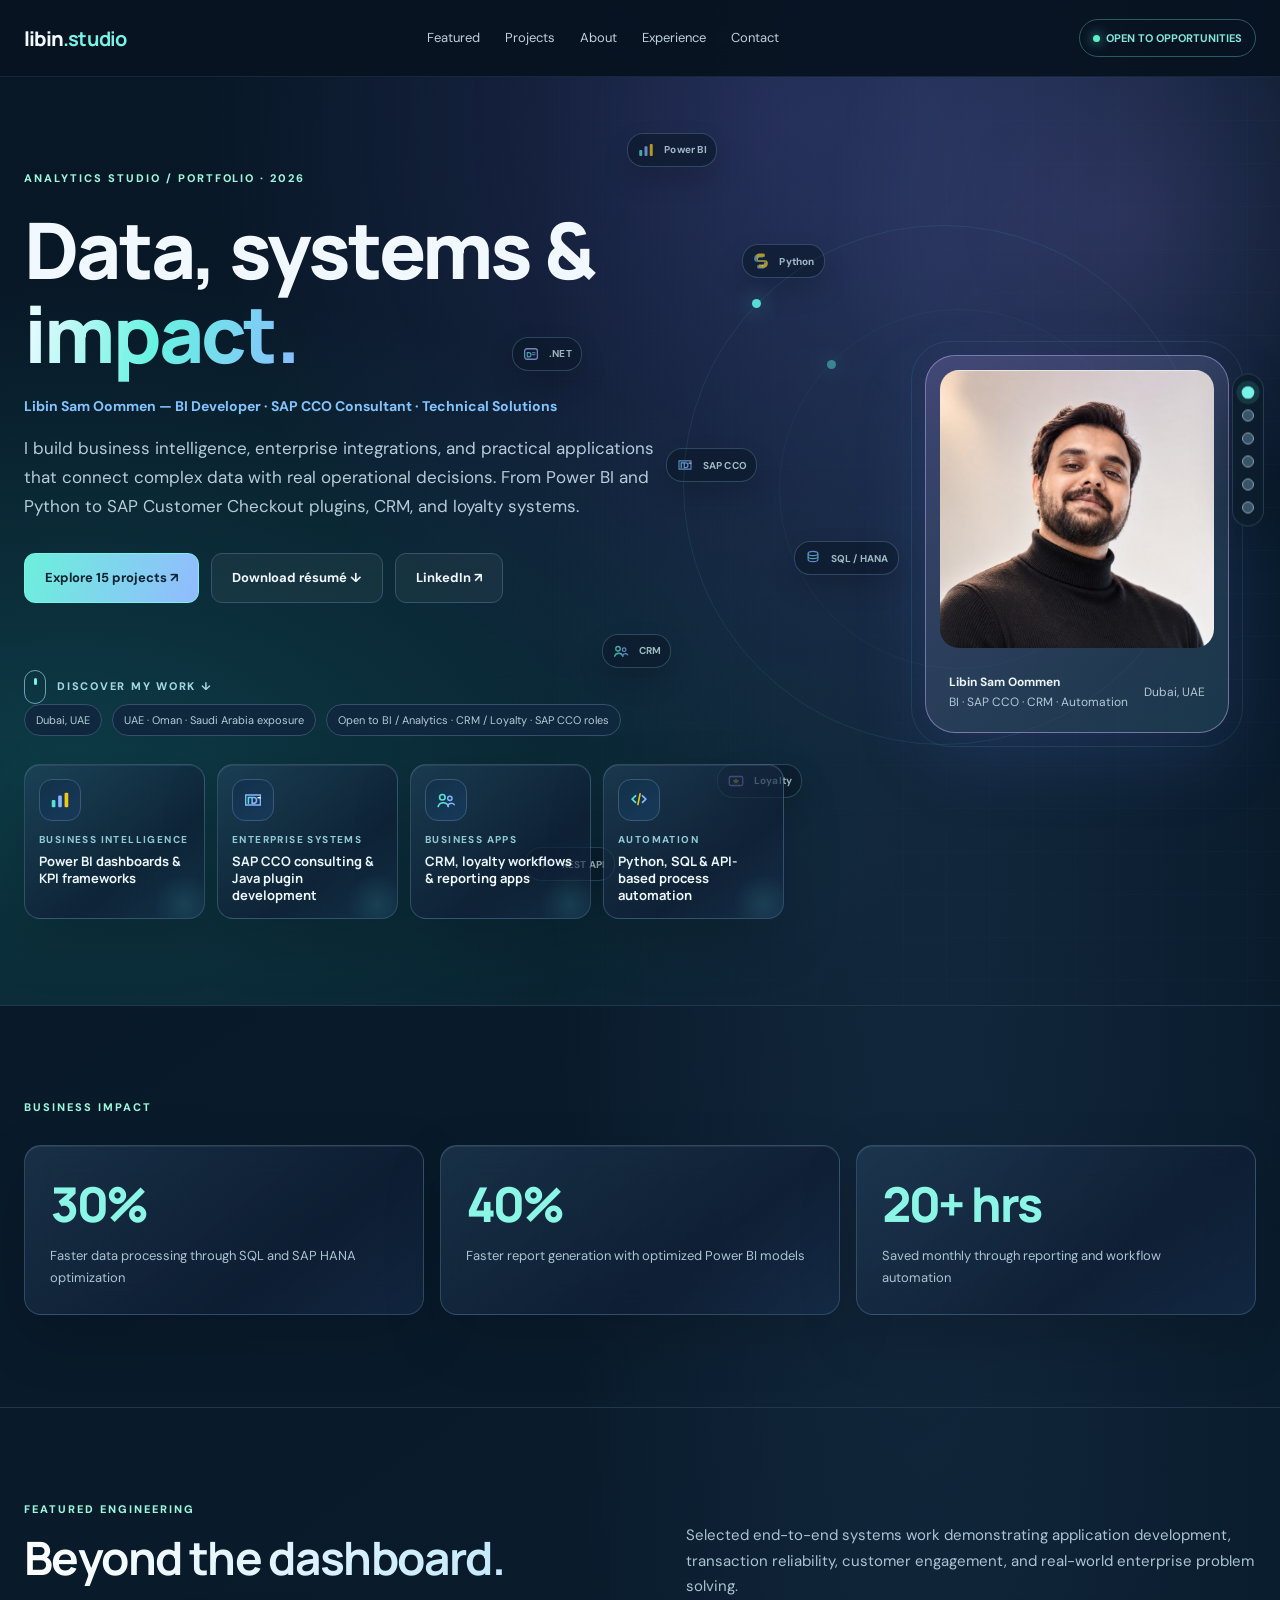
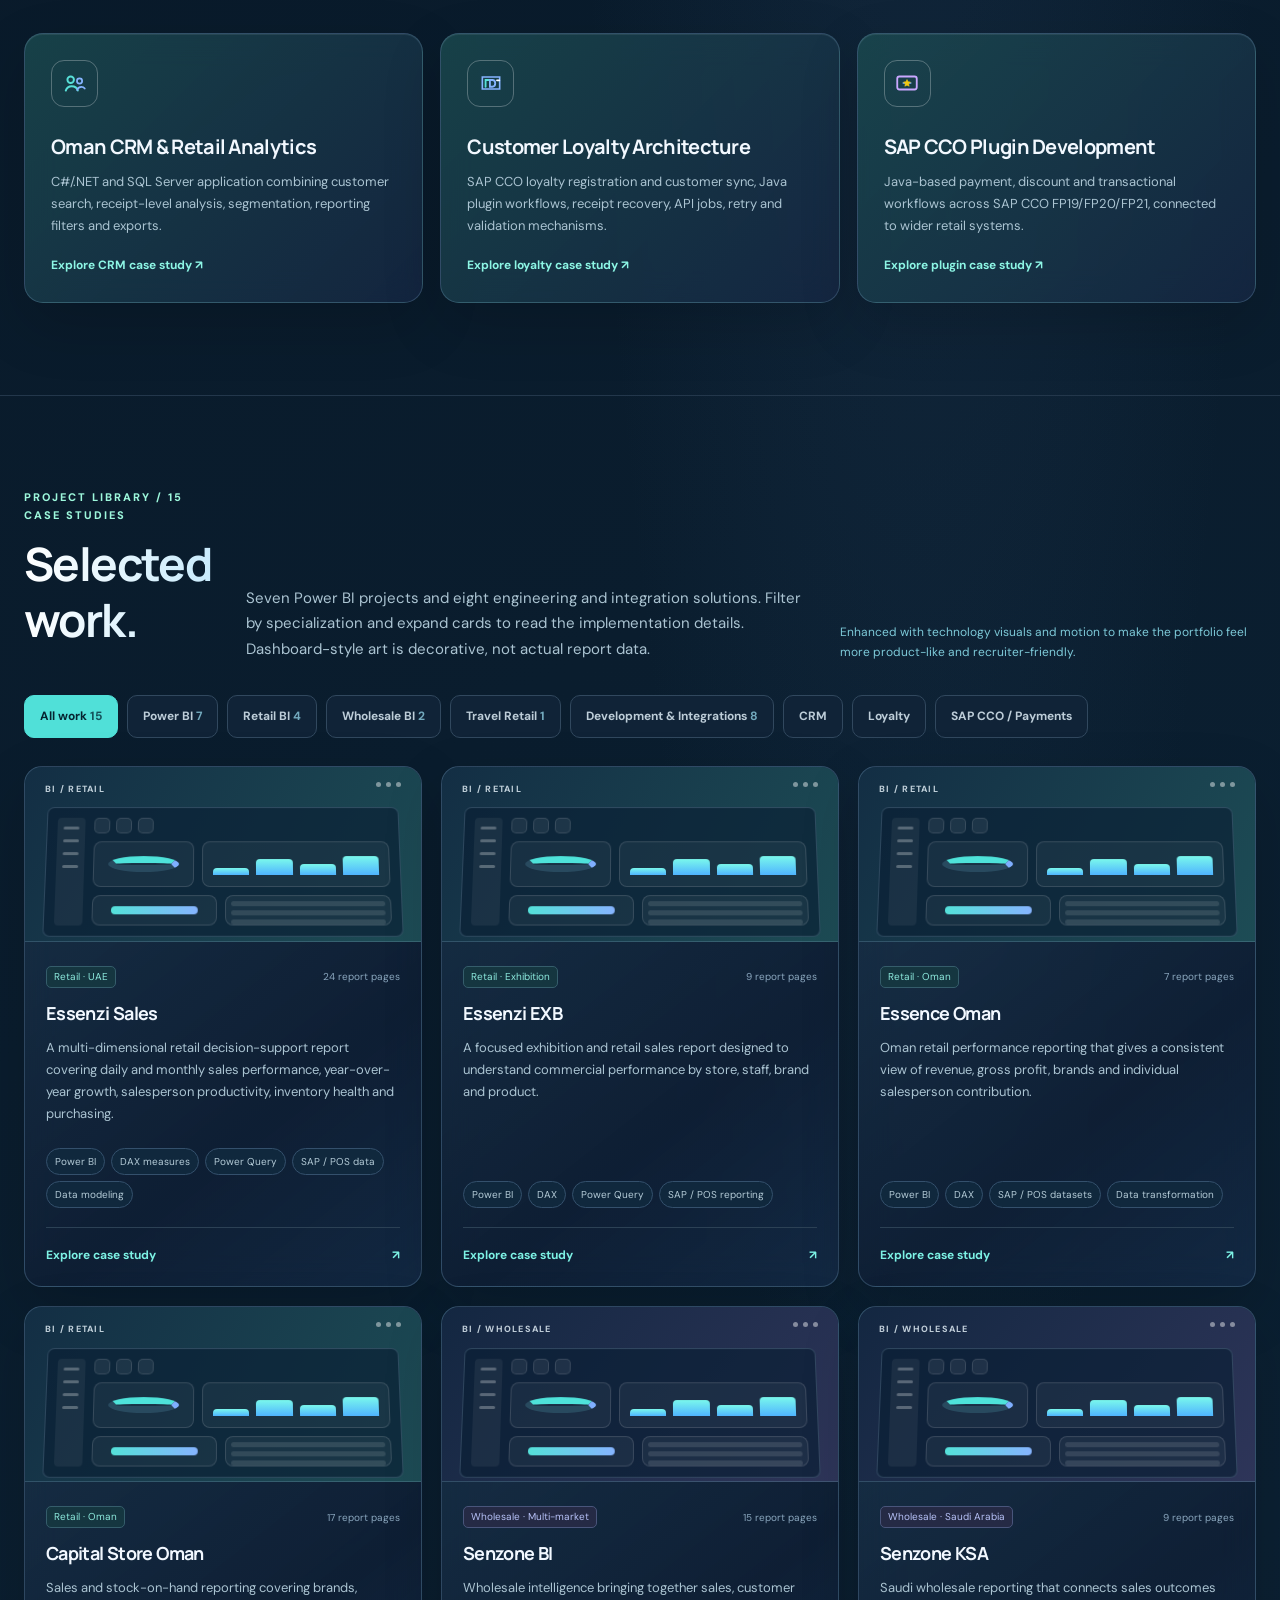
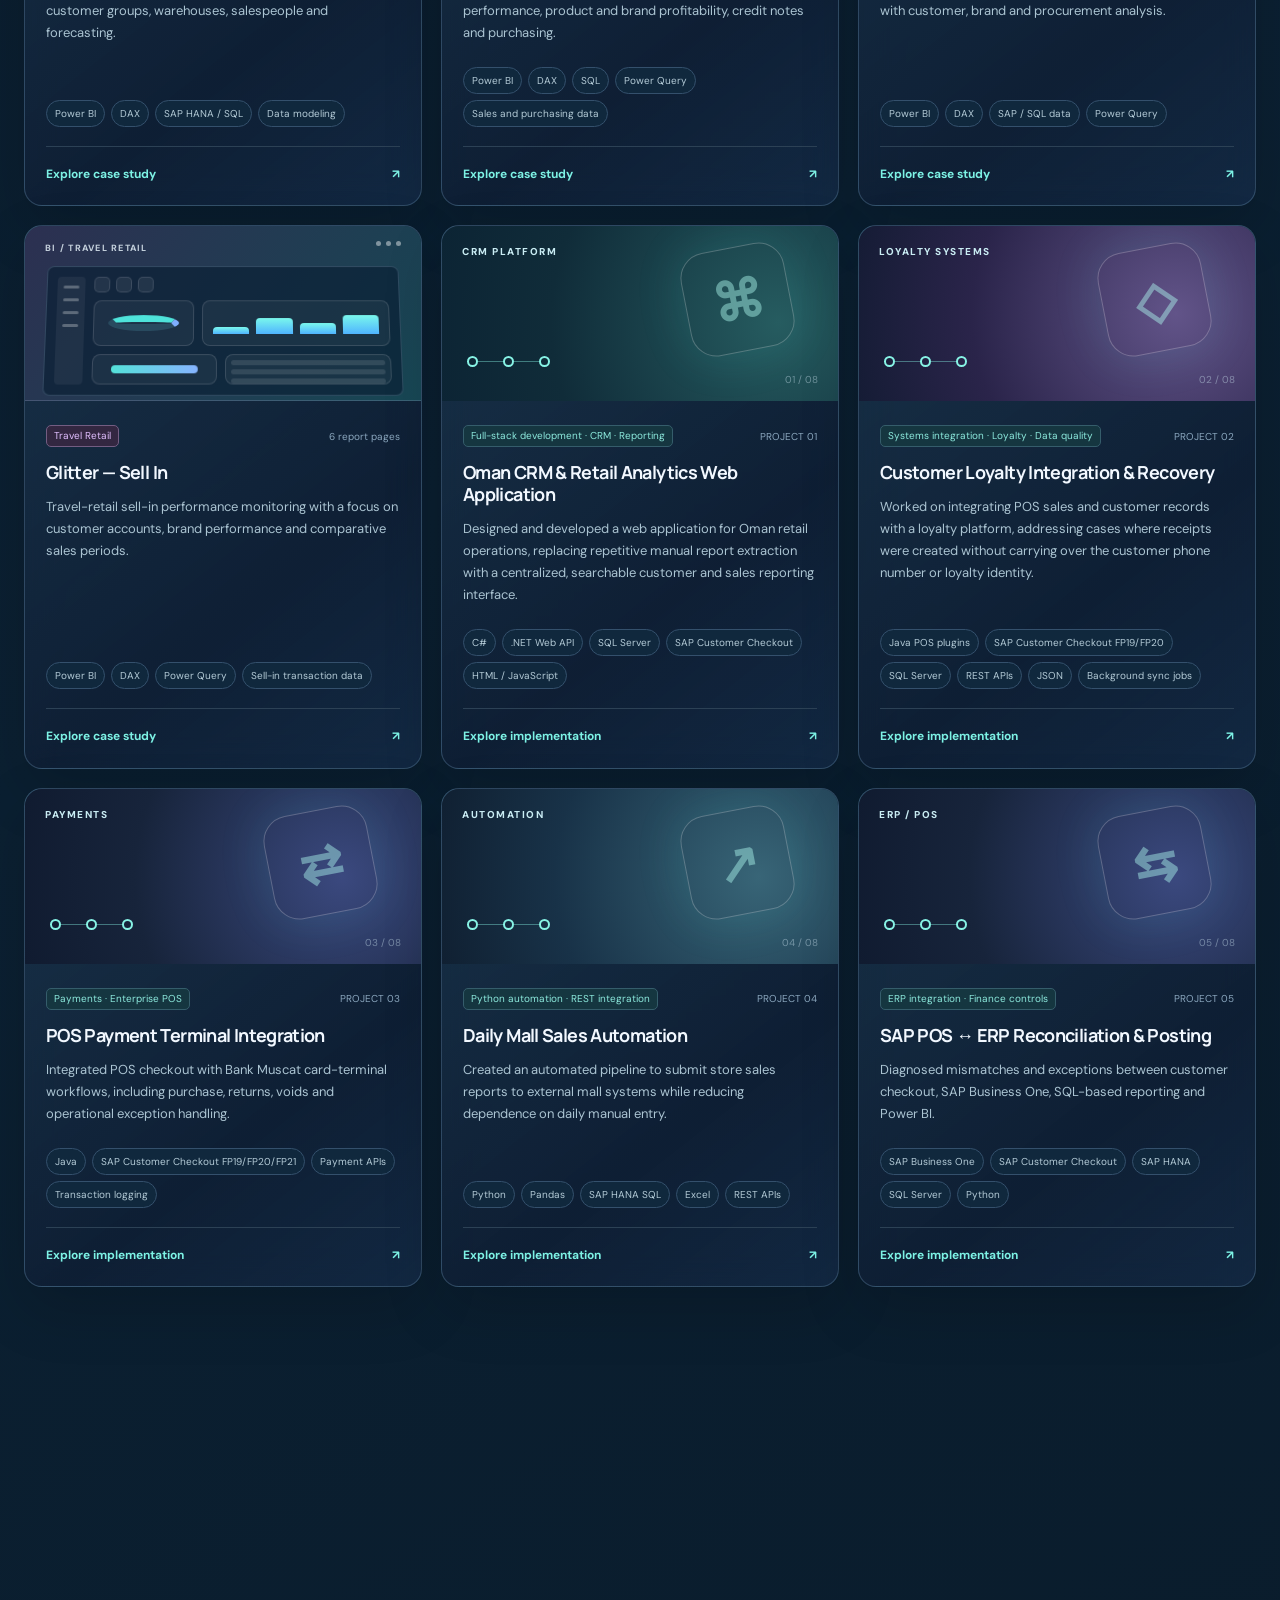
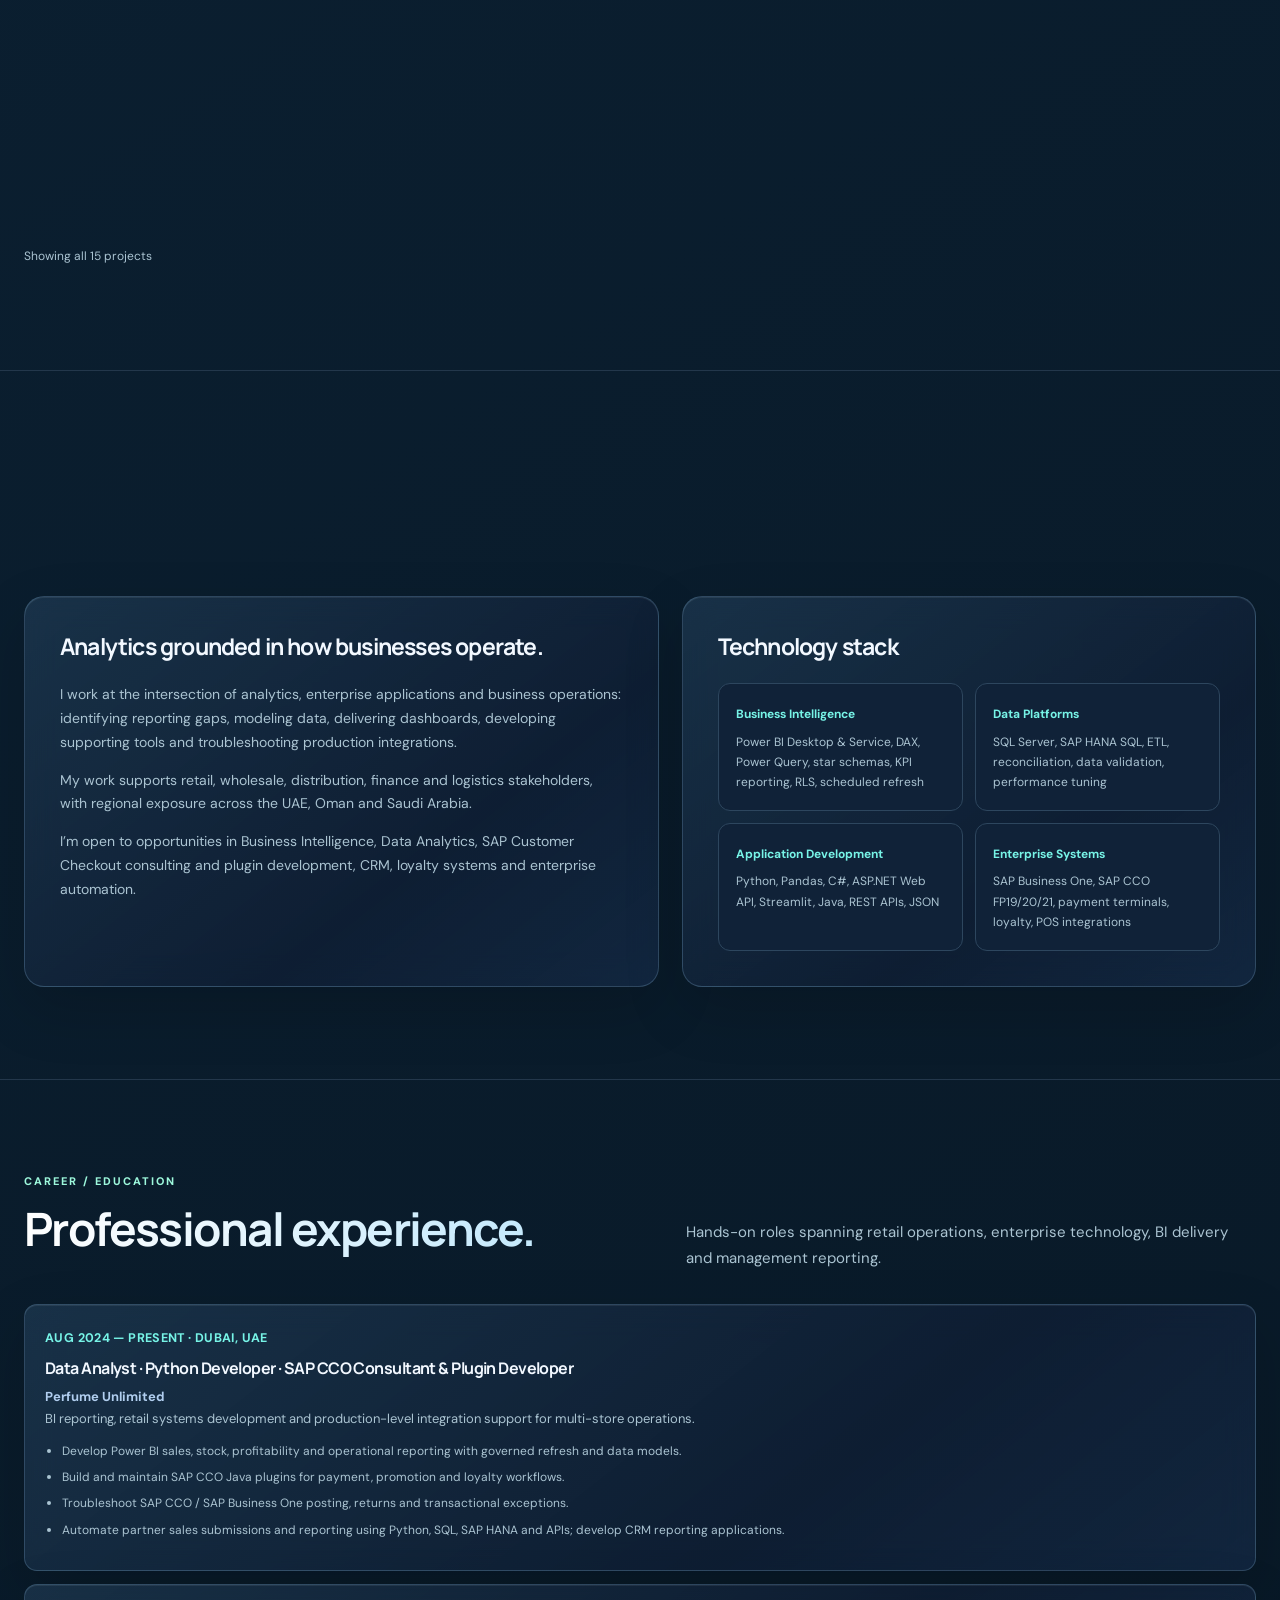
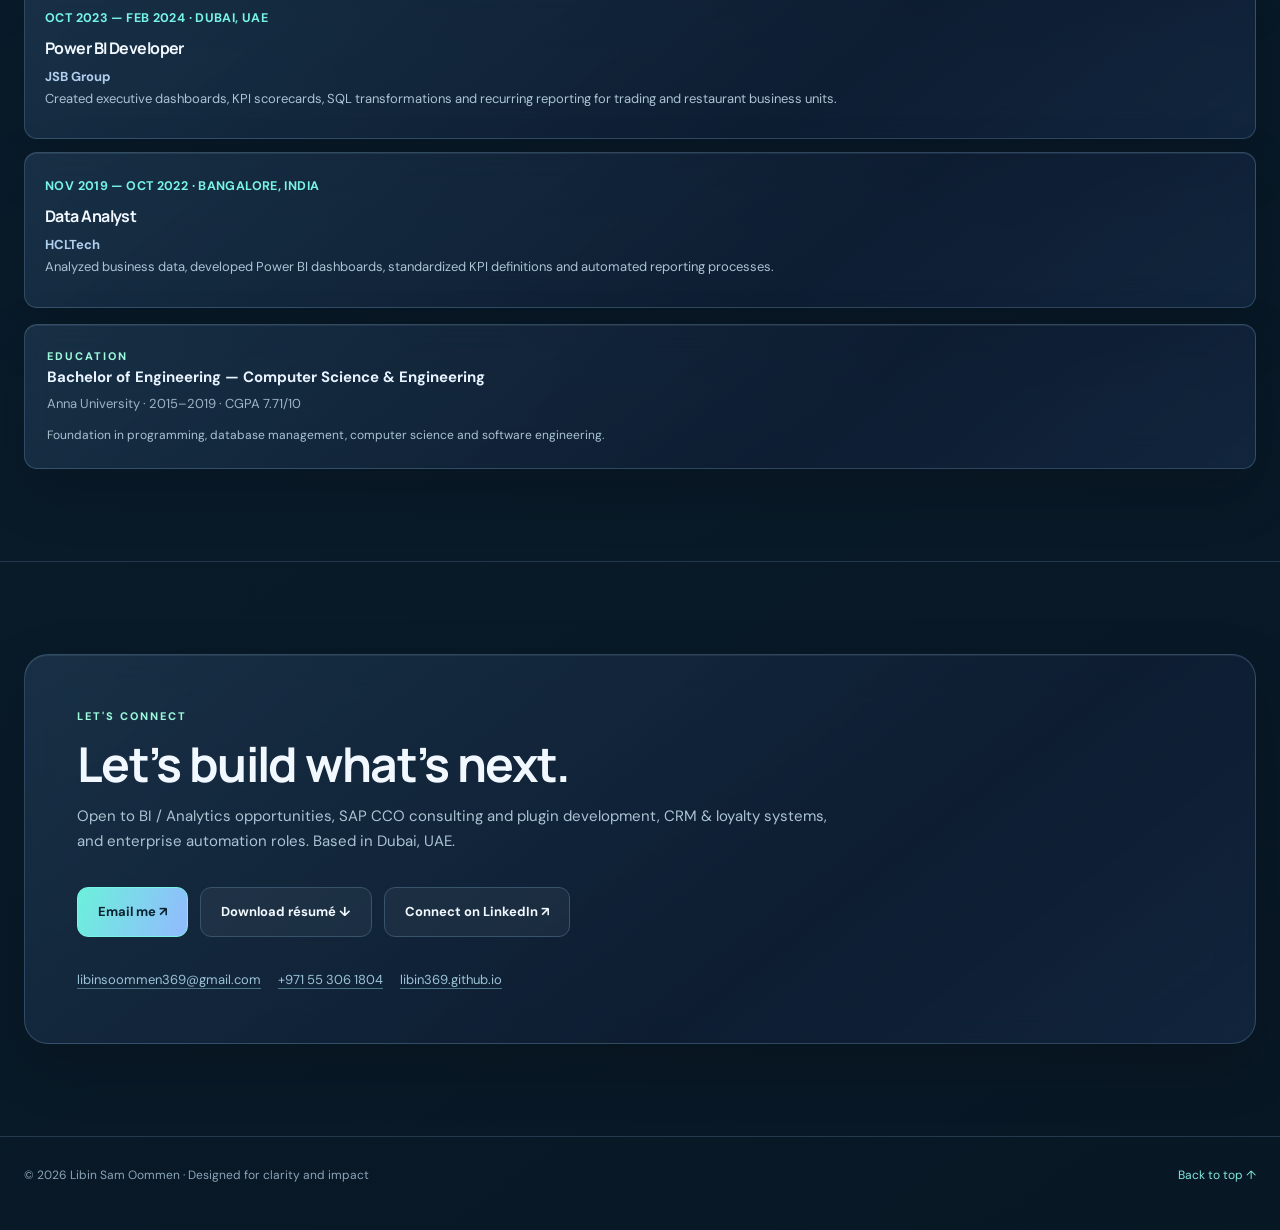
==== commit e2d0325d: "Add files via upload" ====
--- a/index.html
+++ b/index.html
@@ -1,5 +1,6 @@
 <!DOCTYPE html>
-<html lang="en"><head><meta charset="utf-8"/><meta content="width=device-width,initial-scale=1" name="viewport"/><meta content="#0a1424" name="theme-color"/><meta content="Portfolio of Libin Sam Oommen — Power BI Developer, Data Analyst, SAP CCO Consultant, CRM and loyalty system developer, Python automation specialist." name="description"/><meta content="Libin Sam Oommen | Analytics Studio" property="og:title"/><meta content="Business intelligence, SAP CCO Java plugins, CRM, loyalty platforms and enterprise automation projects." property="og:description"/><title>Libin Sam Oommen — Analytics Studio</title><link href="https://fonts.googleapis.com" rel="preconnect"/><link crossorigin="" href="https://fonts.gstatic.com" rel="preconnect"/><link href="https://fonts.googleapis.com/css2?family=DM+Sans:wght@400;500;600;700&amp;family=Manrope:wght@400;500;600;700;800&amp;display=swap" rel="stylesheet"/><style>
+
+<html lang="en"><head><meta charset="utf-8"/><meta content="width=device-width,initial-scale=1" name="viewport"/><meta content="#071323" name="theme-color"/><meta content="Portfolio of Libin Sam Oommen — Power BI Developer, Data Analyst, SAP CCO Consultant, CRM and loyalty system developer, Python automation specialist." name="description"/><meta content="Libin Sam Oommen | Analytics Studio" property="og:title"/><meta content="Business intelligence, SAP CCO Java plugins, CRM, loyalty platforms and enterprise automation projects." property="og:description"/><title>Libin Sam Oommen | Premium Glass Portfolio</title><link href="https://fonts.googleapis.com" rel="preconnect"/><link crossorigin="" href="https://fonts.gstatic.com" rel="preconnect"/><link href="https://fonts.googleapis.com/css2?family=DM+Sans:wght@400;500;600;700&amp;family=Manrope:wght@400;500;600;700;800&amp;display=swap" rel="stylesheet"/><style>
 :root{--bg:#081321;--surface:#101f30;--surface2:#15283d;--border:#263950;--text:#eaf5fb;--muted:#9fb4c5;--accent:#58e0d8;--blue:#7fafff;--violet:#aa98ff;--max:1240px}*{box-sizing:border-box}html{scroll-behavior:smooth}body{margin:0;background:var(--bg);color:var(--text);font:15px/1.7 'DM Sans',sans-serif}button,a{font:inherit}a{color:inherit;text-decoration:none}button{cursor:pointer}h1,h2,h3,h4{font-family:Manrope,sans-serif;line-height:1.22;letter-spacing:-.035em}h1,h2,h3,p{margin-top:0}p{color:var(--muted)}.container{width:min(var(--max),calc(100% - 48px));margin:auto}.eyebrow{font-size:11px;text-transform:uppercase;letter-spacing:.18em;font-weight:800;color:var(--accent)}header{position:sticky;top:0;z-index:50;background:#081321e8;border-bottom:1px solid #26395088;backdrop-filter:blur(16px)}.nav{height:76px;display:flex;align-items:center;justify-content:space-between;gap:24px}.brand{font:800 20px Manrope,sans-serif;letter-spacing:-.04em}.brand b{color:var(--accent)}.menu{display:flex;align-items:center;gap:25px;font-size:13px;color:#c1d0dd}.menu a:hover{color:var(--accent)}.nav-status{padding:9px 13px;border:1px solid #285c62;border-radius:30px;color:#84e6da;font-size:11px;font-weight:700;white-space:nowrap}.tiny-dot{display:inline-block;width:7px;height:7px;background:#5af2c4;border-radius:50%;margin-right:6px;box-shadow:0 0 12px #58e0d8}.hero{position:relative;overflow:hidden;padding:104px 0 100px;background:radial-gradient(ellipse at 80% 25%,#1a395b 0%,transparent 45%),radial-gradient(ellipse at 10% 5%,#143b46 0%,transparent 40%)}.hero:before{content:'';position:absolute;inset:0;opacity:.16;background-image:linear-gradient(#4c6e8b3b 1px,transparent 1px),linear-gradient(90deg,#4c6e8b3b 1px,transparent 1px);background-size:43px 43px;mask-image:linear-gradient(90deg,transparent,#000)}.hero-grid{display:grid;grid-template-columns:1.18fr .82fr;align-items:center;gap:70px;position:relative}.hero h1{font-size:clamp(46px,6.3vw,78px);font-weight:800;line-height:1.08;max-width:800px;margin:19px 0 20px}.grad{background:linear-gradient(100deg,#e9fbff 3%,#67f3e1 48%,#89bcff);color:transparent;background-clip:text}.lead{font-size:17px;max-width:690px;color:#b7ccda}.position{color:#83c4ff;font-weight:700;margin-bottom:15px;font-size:14px}.btns{display:flex;flex-wrap:wrap;gap:12px;margin:32px 0}.button{display:inline-flex;align-items:center;justify-content:center;gap:9px;padding:13px 20px;border-radius:11px;border:1px solid #39536a;font-weight:700;font-size:13px;transition:.2s}.button:hover{transform:translateY(-2px);border-color:var(--accent)}.button.primary{background:var(--accent);color:#0b2230;border-color:var(--accent)}.button.alt{background:#ffffff0c}.hero-pills{display:flex;gap:10px;flex-wrap:wrap}.hero-pills span,.pill{display:inline-block;border:1px solid #34506c;color:#b4cbd7;background:#10283d;border-radius:30px;padding:6px 11px;font-size:11px}.portrait-card{position:relative;background:linear-gradient(160deg,#182f4a,#0d1b2e);border:1px solid #4e63826b;padding:14px;border-radius:30px;box-shadow:0 25px 95px #0006}.portrait-card:before{content:'';position:absolute;inset:-15px;border:1px solid #4098a630;border-radius:39px;pointer-events:none}.portrait-card img{width:100%;height:410px;object-fit:cover;object-position:center 26%;border-radius:19px}.portrait-footer{display:flex;gap:10px;align-items:center;justify-content:space-between;padding:15px 9px 6px;font-size:12px;color:#b1c9d7}.portrait-footer b{color:#eaf4fb}.section{padding:92px 0}.section.top-border{border-top:1px solid #23374b}.section-title{font-size:clamp(30px,4vw,46px);margin:11px 0 14px}.section-top{display:flex;align-items:end;justify-content:space-between;gap:24px;margin-bottom:33px}.section-top p{max-width:570px;margin:0}.metrics{display:grid;grid-template-columns:repeat(3,1fr);gap:16px;margin-top:28px}.metric{background:linear-gradient(145deg,#14273c,#101d2d);padding:25px;border:1px solid var(--border);border-radius:17px}.metric strong{font:800 clamp(31px,4vw,48px) Manrope,sans-serif;letter-spacing:-.04em;color:var(--accent);display:block}.metric p{margin:9px 0 0;font-size:13px}.feature-grid{display:grid;grid-template-columns:repeat(3,1fr);gap:17px}.feature{border:1px solid var(--border);border-radius:19px;overflow:hidden;background:linear-gradient(145deg,#162a40,#101f30);min-height:270px;padding:26px;display:flex;flex-direction:column}.feature:nth-child(1){background:linear-gradient(155deg,#163f47,#102334)}.feature:nth-child(2){background:linear-gradient(155deg,#203753,#111f33)}.feature:nth-child(3){background:linear-gradient(155deg,#302a52,#131d32)}.feature-icon{display:grid;place-items:center;width:47px;height:47px;border:1px solid #ffffff45;border-radius:13px;color:var(--accent);font:800 24px Manrope;margin-bottom:28px}.feature h3{font-size:20px;margin-bottom:12px}.feature p{font-size:13px;flex:1}.feature a{color:#8df6e5;font-weight:700;font-size:12px}.tabs{display:flex;gap:9px;flex-wrap:wrap;margin-bottom:28px}.filter-btn{padding:10px 15px;border:1px solid #31485e;background:#102337;color:#bdcdd8;border-radius:10px;font-weight:700;font-size:12px}.filter-btn.active,.filter-btn[aria-pressed=true]{background:#50e0d8;color:#062431;border-color:#50e0d8}.count{color:#73aabe}.filter-btn.active .count{color:#15515a}.project-grid{display:grid;grid-template-columns:repeat(3,1fr);gap:19px;align-items:stretch}.project-card{background:var(--surface);border:1px solid var(--border);border-radius:18px;overflow:hidden;display:flex;flex-direction:column;min-width:0}.project-card[hidden]{display:none!important}.project-thumb{height:175px;padding:15px 20px;position:relative;overflow:hidden;background:linear-gradient(120deg,#132e44,#1d4c55)}.thumb-wholesale{background:linear-gradient(130deg,#132741,#2e3559)}.thumb-travel{background:linear-gradient(130deg,#2c3051,#174754)}.thumb-top{display:flex;justify-content:space-between;color:#e9f5fdce;font-size:9px;font-weight:800;letter-spacing:.14em}.dot-row{display:flex;gap:5px}.dot-row i{background:#ffffff70;width:5px;height:5px;border-radius:50%}.thumb-layout{height:130px;display:flex;gap:9px;padding:10px;border:1px solid #aecfef33;border-radius:7px;background:#081e32a8;margin-top:9px;transform:perspective(300px) rotateX(4deg)}.dash-nav{width:28px;border-radius:4px;background:#ffffff0e;padding:9px 6px}.dash-nav span{display:block;height:3px;background:#ffffff46;margin-bottom:10px;border-radius:2px}.dash-content{flex:1;min-width:0}.dash-tiles{display:flex;gap:8px}.dash-tiles i{width:33.33%;height:24px;border:1px solid #ffffff28;background:#ffffff10;border-radius:3px}.dash-content svg{width:100%;height:49px;margin:2px 0}.dash-bottom{display:flex;gap:9px}.dash-bottom i{height:14px;background:#ffffff18;border:1px solid #ffffff18;width:50%;border-radius:3px}.project-body{padding:21px;display:flex;flex-direction:column;flex:1}.card-meta{font-size:10px;color:#8ba7be;display:flex;align-items:center;justify-content:space-between;gap:12px;min-height:28px}.chip{border:1px solid #355d6b;background:#153640;color:#8deadd;border-radius:5px;padding:3px 7px;font-size:10px;line-height:1.4}.chip.wholesale{border-color:#49557b;background:#252a45;color:#b7c1f7}.chip.travel{border-color:#735d82;background:#332741;color:#e2bfff}.project-body h3{font-size:18px;margin:12px 0}.project-body .summary{font-size:13px;line-height:1.7;flex:1}.tag-line{display:flex;flex-wrap:wrap;gap:6px;margin:10px 0 19px}.pill{padding:4px 8px;font-size:10px}.project-body details{border-top:1px solid #2c4155;margin-top:auto}.project-body summary{list-style:none;display:flex;justify-content:space-between;align-items:center;padding:17px 0 0;font-size:12px;color:#7df2e5;font-weight:700;cursor:pointer}.project-body summary::-webkit-details-marker{display:none}.project-body details[open] summary span{transform:rotate(45deg)}.expanded{padding:17px 0 0}.detail-row{margin-bottom:15px}.detail-row h4{font-size:12px;color:#e3ecf5;margin:0 0 5px}.detail-row p{font-size:12px;margin:0}.eng-visual{height:175px;position:relative;overflow:hidden;padding:17px 20px;background:radial-gradient(circle at 85% 55%,#265c60,#102c39 65%,#0c2434)}.ev-sap{background:radial-gradient(circle at 80% 50%,#3b497f,#17243b 63%,#101b30)}.ev-loyalty{background:radial-gradient(circle at 80% 50%,#625489,#2a244a 62%,#151c35)}.ev-automation{background:radial-gradient(circle at 80% 50%,#386577,#183248 62%,#102032)}.visual-label{color:#c9ecf3;font-size:10px;font-weight:800;letter-spacing:.15em}.visual-icon{position:absolute;right:48px;top:21px;display:grid;place-items:center;width:105px;height:105px;border:1px solid #ffffff3b;border-radius:26px;transform:rotate(-11deg);font:800 52px Manrope;color:#b2fff370;box-shadow:0 0 50px #3dcbce24}.visual-nodes{position:absolute;left:25px;bottom:34px;display:flex;align-items:center;gap:0}.visual-nodes i{width:11px;height:11px;border:2px solid #87f3e5;border-radius:50%}.visual-nodes span{width:25px;height:1px;background:#87f3e569}.visual-side{position:absolute;bottom:13px;right:20px;color:#c8dfec77;font-size:10px}.about-grid{display:grid;grid-template-columns:1.05fr .95fr;gap:23px}.about-panel{background:linear-gradient(155deg,#13263a,#101d2e);border:1px solid var(--border);border-radius:20px;padding:35px}.about-panel h3{font-size:23px}.about-panel p{font-size:14px}.skill-groups{display:grid;grid-template-columns:repeat(2,1fr);gap:12px;margin-top:22px}.skill-block{padding:17px;border-radius:12px;border:1px solid #2d465e;background:#102238}.skill-block strong{font-size:12px;color:var(--accent)}.skill-block p{font-size:12px;margin:5px 0 0}.career-list{display:grid;gap:13px}.career-item{padding:20px;border:1px solid var(--border);background:var(--surface);border-radius:13px}.career-item small{color:var(--accent);font-weight:700;letter-spacing:.03em}.career-item h3{font-size:16px;margin:8px 0}.career-item .company{color:#b1ceef;font-weight:700;font-size:13px}.career-item p{font-size:13px;margin-bottom:8px}.career-item ul{margin:10px 0;padding-left:17px;color:var(--muted);font-size:12px}.career-item li{margin:6px 0}.education{margin-top:16px;border:1px solid var(--border);padding:22px;border-radius:13px;background:var(--surface)}.education strong{display:block;color:#e8f3ff}.education span{font-size:13px;color:#9fb4c5}.contact-shell{border:1px solid #2b716e;background:radial-gradient(ellipse at 85% 5%,#20445b,transparent 55%),linear-gradient(135deg,#102d39,#112135);padding:52px;border-radius:24px}.contact-shell h2{font-size:clamp(32px,4vw,48px);margin:10px 0}.contact-shell p{max-width:750px}.contact-links{display:flex;gap:17px;flex-wrap:wrap;margin-top:20px;color:#9cc3d8;font-size:13px}.contact-links a{text-decoration:underline;text-decoration-color:#4c7489;text-underline-offset:4px}footer{border-top:1px solid #25394c;padding:28px 0 45px;color:#8aa5b8;font-size:12px}.footer-line{display:flex;justify-content:space-between;gap:15px;flex-wrap:wrap}.footer-line a{color:#80e8de}::selection{background:#55e2d8;color:#092034}:focus-visible{outline:3px solid #58e0d8;outline-offset:3px}@media(max-width:1050px){.project-grid,.feature-grid{grid-template-columns:repeat(2,1fr)}.hero-grid{gap:28px}}@media(max-width:800px){.hero-grid,.about-grid{grid-template-columns:1fr}.portrait-card{max-width:440px}.hero{padding:65px 0 70px}.menu{display:none}}@media(max-width:580px){.container{width:calc(100% - 32px)}.project-grid,.feature-grid,.metrics,.skill-groups{grid-template-columns:1fr}.hero h1{font-size:45px}.hero{padding-top:45px}.section{padding:65px 0}.section-top{display:block}.section-top p{margin-top:12px}.contact-shell{padding:26px}.portrait-card img{height:350px}.nav-status{font-size:9px;padding:8px}.hero-pills{gap:5px}}@media(prefers-reduced-motion:reduce){html{scroll-behavior:auto}.button{transition:none}}
 
 /* Analytics Studio · motion and navigation enhancement */
@@ -76,11 +77,125 @@
  transition-duration:.01ms!important}
  .motion-ready .reveal{opacity:1!important;transform:none!important}
 }
+
+/* ==== Analytics Studio Plus refresh ==== */
+:root{--teal2:#7df5ea;--cardGlow:0 20px 60px rgba(0,0,0,.28)}
+.hero{padding:92px 0 86px}
+.hero-grid{grid-template-columns:1.28fr .72fr;gap:54px;align-items:center}
+.hero h1{max-width:740px}
+.lead{max-width:650px}
+.portrait-card{max-width:355px;margin-left:auto;box-shadow:var(--cardGlow)}
+.portrait-card img{height:330px;object-position:center 23%;transition:transform .45s ease}
+.portrait-card:hover img{transform:scale(1.03)}
+.tech-orbit-wrap{position:absolute;inset:0;pointer-events:none}
+.tech-badge{position:absolute;display:flex;align-items:center;gap:9px;background:rgba(12,25,40,.88);border:1px solid rgba(104,161,190,.45);color:#d9f8fb;border-radius:16px;padding:9px 12px;box-shadow:0 12px 28px rgba(0,0,0,.25);backdrop-filter:blur(10px);font-size:11px;font-weight:700;letter-spacing:.02em;pointer-events:auto;transition:transform .28s ease,border-color .28s ease,box-shadow .28s ease;animation:floaty 5.5s ease-in-out infinite}
+.tech-badge:hover{transform:translateY(-4px) scale(1.03);border-color:var(--accent);box-shadow:0 12px 35px rgba(88,224,216,.12)}
+.tech-badge svg{width:18px;height:18px;flex:0 0 auto}
+.tech-badge.powerbi{top:6%;left:49%;animation-delay:.1s}
+.tech-badge.python{top:18%;left:58%;animation-delay:.7s}
+.tech-badge.sapcco{top:40%;left:52%;animation-delay:1.1s}
+.tech-badge.crm{top:60%;left:47%;animation-delay:.45s}
+.tech-badge.loyalty{top:74%;left:56%;animation-delay:1.4s}
+.tech-badge.api{top:83%;left:41%;animation-delay:.9s}
+.tech-badge.dotnet{top:28%;left:40%;animation-delay:1.8s}
+.tech-badge.sql{top:50%;left:62%;animation-delay:1.25s}
+.hero-mini-stack{display:grid;grid-template-columns:repeat(4,minmax(0,1fr));gap:12px;margin-top:28px;max-width:760px}
+.mini-tech{position:relative;padding:14px;border:1px solid #28445f;border-radius:16px;background:linear-gradient(180deg,#102235,#0d1c2d);overflow:hidden;transition:transform .28s ease,border-color .28s ease,box-shadow .28s ease}
+.mini-tech:hover{transform:translateY(-4px);border-color:#4f9fb3;box-shadow:0 16px 35px rgba(0,0,0,.22)}
+.mini-tech small{display:block;color:#8fc9d4;font-size:10px;font-weight:800;letter-spacing:.14em;text-transform:uppercase;margin-top:10px}
+.mini-tech strong{display:block;font:700 13px/1.3 Manrope,sans-serif;color:#ebf7fb;margin-top:5px}
+.mini-tech .iconbox{width:42px;height:42px;border-radius:13px;display:grid;place-items:center;background:linear-gradient(145deg,#123149,#17395a);border:1px solid #395977;color:var(--accent)}
+.mini-tech .iconbox svg{width:22px;height:22px}
+.mini-tech::after{content:'';position:absolute;width:64px;height:64px;border-radius:50%;right:-12px;bottom:-18px;background:radial-gradient(circle,rgba(88,224,216,.12),transparent 66%)}
+.feature-icon svg{width:26px;height:26px}
+.thumb-layout .pb-visual{height:100%;display:flex;flex-direction:column;gap:8px;flex:1}
+.pb-toolbar{display:flex;gap:6px;align-items:center}.pb-toolbar i{width:16px;height:16px;border-radius:5px;background:#ffffff12;border:1px solid #ffffff1e}
+.pb-chart-row{display:flex;gap:8px;flex:1}.pb-donut,.pb-bars,.pb-kpi,.pb-list{border:1px solid #ffffff22;background:#ffffff0c;border-radius:8px}
+.pb-donut{width:34%;position:relative}.pb-donut:before{content:'';position:absolute;inset:14px;border:7px solid #4ee3da;border-right-color:#7fafff;border-bottom-color:#284a5f;border-left-color:#284a5f;border-radius:50%}
+.pb-bars{flex:1;display:flex;align-items:flex-end;gap:7px;padding:11px 10px}.pb-bars i{display:block;flex:1;border-radius:4px 4px 0 0;background:linear-gradient(180deg,#7af8ec,#4fb4ff)}
+.pb-bars i:nth-child(1){height:34%}.pb-bars i:nth-child(2){height:72%}.pb-bars i:nth-child(3){height:50%}.pb-bars i:nth-child(4){height:88%}
+.pb-bottom-row{display:flex;gap:8px;height:30px}.pb-kpi{flex:1}.pb-list{flex:1.25;display:grid;gap:4px;padding:5px}.pb-list i,.pb-kpi i{display:block;background:#ffffff1c;border-radius:4px}.pb-list i{height:5px}.pb-kpi{display:grid;place-items:center}.pb-kpi i{width:70%;height:8px;background:linear-gradient(90deg,#54e1d9,#86b4ff)}
+.section-top .design-note{font-size:12px;color:#7dc9d8}
+@keyframes floaty{0%,100%{transform:translateY(0)}50%{transform:translateY(-8px)}}
+@media(max-width:1080px){
+  .hero-grid{grid-template-columns:1fr;gap:26px}
+  .portrait-card{max-width:320px;margin:0 auto}
+  .tech-badge{display:none}
+  .hero-mini-stack{grid-template-columns:repeat(2,minmax(0,1fr));max-width:none}
+}
+@media(max-width:640px){
+  .portrait-card{max-width:280px}
+  .portrait-card img{height:285px}
+  .hero-mini-stack{grid-template-columns:1fr 1fr}
+  .mini-tech{padding:12px}
+}
+
+
+/* Portfolio Edition enhancements — all three variants keep content and projects */
+html { scroll-padding-top:86px }
+.portrait-card { max-width:304px!important; margin-inline:auto!important }
+.portrait-card img { height:278px!important; object-fit:cover!important }
+.hero-grid { grid-template-columns:minmax(0,1.4fr) minmax(235px,.6fr)!important; gap:36px!important }
+.tech-badge { font-size:10px!important; padding:7px 9px!important }
+.tech-orbit-wrap { opacity:.7 }
+.hero-mini-stack { grid-template-columns:repeat(4,minmax(0,1fr))!important; }
+.hero-mini-stack .mini-tech { min-width:0 }
+.section, .hero, .project-card, .feature, .metric, .about-panel, .career-item { scroll-margin-top:90px }
+.project-card { transition:transform .35s cubic-bezier(.2,.8,.2,1), box-shadow .35s, border-color .35s!important }
+.project-card:hover { transform:translateY(-8px)!important }
+.project-thumb { isolation:isolate }
+.project-thumb:after { content:"";position:absolute;inset:-60%;pointer-events:none;
+background:linear-gradient(115deg,transparent 44%,#ffffff14 51%,transparent 58%);
+transform:translateX(-80%) rotate(12deg);transition:transform .8s ease }
+.project-card:hover .project-thumb:after { transform:translateX(80%) rotate(12deg) }
+.feature-icon { transition:transform .5s cubic-bezier(.2,.8,.2,1) }
+.feature:hover .feature-icon { transform:rotate(-7deg) scale(1.12) }
+.button { transition:transform .24s, box-shadow .24s, border-color .24s!important }
+.button.primary:hover { box-shadow:0 0 0 5px #58e0d81a,0 14px 38px #58e0d825 }
+@media(max-width:1050px){
+ .hero-grid { grid-template-columns:1fr!important }
+ .hero-mini-stack { grid-template-columns:repeat(2,minmax(0,1fr))!important }
+ .portrait-card { max-width:300px!important }
+}
+@media(max-width:600px){
+ .hero { padding-top:72px!important; padding-bottom:58px!important }
+ .portrait-card { max-width:250px!important }
+ .portrait-card img { height:245px!important }
+ .hero-mini-stack {grid-template-columns:repeat(2,minmax(0,1fr))!important}
+}
+@media(prefers-reduced-motion:reduce){
+ .project-card:hover,.feature:hover .feature-icon{transform:none!important}
+ .project-thumb:after{display:none}
+}
+
+
+:root{--bg:#071323;--surface:#0e2135;--surface2:#1a3c54;--border:#456177;--text:#f2f8ff;--muted:#abc4d2;--accent:#77f4e7;--blue:#99bdff;--violet:#cfb4ff}
+body{background:radial-gradient(ellipse at 72% 2%,#34557b45,transparent 29%),linear-gradient(145deg,#081726,#0b2032 47%,#081724)!important}
+.hero{background:radial-gradient(ellipse at 62% 5%,#6e5bd43b,transparent 52%),radial-gradient(ellipse at 5% 75%,#1bafa63b,transparent 50%)!important}
+.hero:after{content:"";position:absolute;width:680px;height:680px;right:-190px;top:-200px;border-radius:50%;pointer-events:none;
+background:radial-gradient(circle,#a78bfa24,transparent 64%);animation:glassAura 13s ease-in-out infinite alternate}
+@keyframes glassAura{to{transform:translate(-130px,110px) scale(1.2);opacity:.45}}
+.feature,.metric,.project-card,.about-panel,.career-item,.education,.contact-shell,.mini-tech{
+background:linear-gradient(142deg,#2949667a,#101f36b8 65%,#1b33567a)!important;
+border:1px solid #88b4d642!important;backdrop-filter:blur(16px);box-shadow:0 22px 60px #00000028, inset 0 1px #ffffff12}
+.portrait-card{background:linear-gradient(140deg,#ad95e33a,#24485d9e)!important;border-color:#d1b6ff77!important;
+box-shadow:0 26px 75px #5f80ff25!important}
+.button.primary{background:linear-gradient(110deg,#6cf0db,#92baff)!important}
+.section-title{background:linear-gradient(95deg,#fff,#c4e9fc);color:transparent;background-clip:text}
+.feature:nth-child(1),.feature:nth-child(2),.feature:nth-child(3){background:linear-gradient(135deg,#1d5054b8,#162744c9)!important}
+.project-thumb{border-bottom:1px solid #a3dcf035!important}
+.eyebrow{color:#9df8dc}
+.metric strong{color:#8bf6e6}
 </style></head><body><div aria-hidden="true" class="scroll-progress" id="scroll-progress"></div><header><nav class="container nav"><a class="brand" href="#top">libin<span><b>.studio</b></span></a><div class="menu"><a href="#featured">Featured</a><a href="#work">Projects</a><a href="#about">About</a><a href="#experience">Experience</a><a href="#contact">Contact</a></div><a class="nav-status" href="#contact"><span class="tiny-dot"></span>OPEN TO OPPORTUNITIES</a></nav></header>
-<main><section class="hero" id="top"><div aria-hidden="true" class="hero-orbit inner"></div><div aria-hidden="true" class="hero-orbit"></div><div class="container hero-grid"><div><div class="eyebrow">ANALYTICS STUDIO / PORTFOLIO · 2026</div><h1>Data, systems &amp; <span class="grad">impact.</span></h1><div class="position">Libin Sam Oommen — BI Developer · SAP CCO Consultant · Technical Solutions</div><p class="lead">I build business intelligence, enterprise integrations, and practical applications that connect complex data with real operational decisions. From Power BI and Python to SAP Customer Checkout plugins, CRM, and loyalty systems.</p><div class="btns"><a class="button primary" href="#work">Explore 15 projects ↗</a><a class="button alt" download="" href="Libin_Sam_Oommen_Resume.pdf">Download résumé ↓</a><a class="button alt" href="https://www.linkedin.com/in/libin-sam-oommen-8b83b7187/" rel="noopener" target="_blank">LinkedIn ↗</a></div><a aria-label="Scroll to featured projects" class="scroll-hint" href="#featured"><span aria-hidden="true" class="mouse"></span>Discover my work ↓</a><div class="hero-pills"><span>Dubai, UAE</span><span>UAE · Oman · Saudi Arabia exposure</span><span>Open to BI / Analytics · CRM / Loyalty · SAP CCO roles</span></div></div><div class="portrait-card"><img alt="Portrait of Libin Sam Oommen" src="libin-profile.png"/><div class="portrait-footer"><div><b>Libin Sam Oommen</b><br/>DATA · DEVELOPMENT · INTEGRATION</div><span>↗ 2026</span></div></div></div></section>
+<main><section class="hero" id="top"><div aria-hidden="true" class="hero-orbit inner"></div><div aria-hidden="true" class="tech-orbit-wrap"><div class="tech-badge powerbi"><svg fill="none" viewbox="0 0 24 24"><rect fill="#58e0d8" height="8" rx="1.2" width="4" x="3" y="12"></rect><rect fill="#86b4ff" height="13" rx="1.2" width="4" x="10" y="7"></rect><rect fill="#f2c811" height="16" rx="1.2" width="4" x="17" y="4"></rect></svg><span>Power BI</span></div><div class="tech-badge python"><svg fill="none" viewbox="0 0 24 24"><path d="M12 3c3.3 0 3 1.4 3 1.4v2.9H9.1c-1.9 0-3.1 1.5-3.1 3.1v1.1h9c1.7 0 3 1.4 3 3v4.5c0 1.7-1.4 3-3 3h-5c-3.3 0-3-1.5-3-1.5v-2.7h5.7c2.1 0 3.3-1.3 3.3-3.1V13H6c-1.7 0-3-1.4-3-3V8c0-2.9 2.5-5 5.8-5H12Z" fill="#4fb4ff"></path><circle cx="10" cy="5.7" fill="#fff" r="1"></circle><path d="M12 21c-3.3 0-3-1.4-3-1.4v-2.9h5.9c1.9 0 3.1-1.5 3.1-3.1v-1.1H9c-1.7 0-3-1.4-3-3V5c0-1.7 1.4-3 3-3h5c3.3 0 3 1.5 3 1.5v2.7H11.3C9.2 6.2 8 7.5 8 9.3V11h10c1.7 0 3 1.4 3 3V16c0 2.9-2.5 5-5.8 5H12Z" fill="#f2c811"></path><circle cx="14" cy="18.3" fill="#fff" r="1"></circle></svg><span>Python</span></div><div class="tech-badge sapcco"><svg fill="none" viewbox="0 0 24 24"><path d="M4 6.5h16v11H4z" stroke="#86b4ff" stroke-width="1.5"></path><path d="M7 15.5V9.2h3.2" stroke="#58e0d8" stroke-linecap="round" stroke-width="1.7"></path><path d="M11 15.5V9.2h2.2c1.6 0 2.7 1 2.7 3.1 0 2.2-1.1 3.2-2.7 3.2H11Z" stroke="#86b4ff" stroke-linecap="round" stroke-width="1.7"></path><path d="M17.5 9.5h2.2" stroke="#f6fbff" stroke-linecap="round" stroke-width="1.6"></path></svg><span>SAP CCO</span></div><div class="tech-badge crm"><svg fill="none" viewbox="0 0 24 24"><circle cx="8" cy="9" r="3" stroke="#58e0d8" stroke-width="1.8"></circle><circle cx="16.2" cy="10.2" r="2.4" stroke="#86b4ff" stroke-width="1.6"></circle><path d="M3.5 19c.9-2.7 3.1-4 5.5-4 2.5 0 4.8 1.3 5.6 4" stroke="#58e0d8" stroke-linecap="round" stroke-width="1.8"></path><path d="M14 18.5c.5-1.8 1.9-2.9 3.9-2.9 1.2 0 2.3.4 3.1 1.5" stroke="#86b4ff" stroke-linecap="round" stroke-width="1.6"></path></svg><span>CRM</span></div><div class="tech-badge loyalty"><svg fill="none" viewbox="0 0 24 24"><rect height="12" rx="2" stroke="#c9a7ff" stroke-width="1.7" width="18" x="3" y="6"></rect><path d="M8 12h8" stroke="#86b4ff" stroke-width="1.5"></path><path d="M12 8.8l1 2 2.2.3-1.6 1.6.4 2.3-2-1-2 1 .4-2.3-1.6-1.6 2.2-.3 1-2Z" fill="#f2c811" stroke="#f2c811" stroke-width=".5"></path></svg><span>Loyalty</span></div><div class="tech-badge api"><svg fill="none" viewbox="0 0 24 24"><path d="M8.2 7.4 4.5 11l3.7 3.6" stroke="#58e0d8" stroke-linecap="round" stroke-linejoin="round" stroke-width="1.9"></path><path d="m15.8 7.4 3.7 3.6-3.7 3.6" stroke="#86b4ff" stroke-linecap="round" stroke-linejoin="round" stroke-width="1.9"></path><path d="M13.2 5.2 10.8 17" stroke="#f2c811" stroke-linecap="round" stroke-width="1.7"></path></svg><span>REST API</span></div><div class="tech-badge dotnet"><svg fill="none" viewbox="0 0 24 24"><rect height="14" rx="3" stroke="#9eb1ff" stroke-width="1.7" width="17" x="3.5" y="5"></rect><path d="M7 13.8v-3.6h2.1c1.7 0 2.9.7 2.9 2.8s-1.2 2.8-2.9 2.8H7Z" stroke="#58e0d8" stroke-width="1.5"></path><path d="M14 10.3h3.3M14 13h3.3" stroke="#86b4ff" stroke-linecap="round" stroke-width="1.5"></path></svg><span>.NET</span></div><div class="tech-badge sql"><svg fill="none" viewbox="0 0 24 24"><ellipse cx="12" cy="6" rx="6.5" ry="2.8" stroke="#86b4ff" stroke-width="1.6"></ellipse><path d="M5.5 6v4c0 1.5 2.9 2.8 6.5 2.8s6.5-1.3 6.5-2.8V6" stroke="#58e0d8" stroke-width="1.6"></path><path d="M5.5 10v4c0 1.5 2.9 2.8 6.5 2.8s6.5-1.3 6.5-2.8v-4" stroke="#86b4ff" stroke-width="1.6"></path></svg><span>SQL / HANA</span></div></div><div aria-hidden="true" class="hero-orbit"></div><div class="container hero-grid"><div><div class="eyebrow" title="Premium Glass">ANALYTICS STUDIO / PORTFOLIO · 2026</div><h1>Data, systems &amp; <span class="grad">impact.</span></h1><div class="position">Libin Sam Oommen — BI Developer · SAP CCO Consultant · Technical Solutions</div><p class="lead">I build business intelligence, enterprise integrations, and practical applications that connect complex data with real operational decisions. From Power BI and Python to SAP Customer Checkout plugins, CRM, and loyalty systems.</p><div class="btns"><a class="button primary" href="#work">Explore 15 projects ↗</a><a class="button alt" download="" href="Libin_Sam_Oommen_Resume.pdf">Download résumé ↓</a><a class="button alt" href="https://www.linkedin.com/in/libin-sam-oommen-8b83b7187/" rel="noopener" target="_blank">LinkedIn ↗</a></div><a aria-label="Scroll to featured projects" class="scroll-hint" href="#featured"><span aria-hidden="true" class="mouse"></span>Discover my work ↓</a><div class="hero-pills"><span>Dubai, UAE</span><span>UAE · Oman · Saudi Arabia exposure</span><span>Open to BI / Analytics · CRM / Loyalty · SAP CCO roles</span></div><div class="hero-mini-stack">
+<div class="mini-tech"><div class="iconbox"><svg fill="none" viewbox="0 0 24 24"><rect fill="#58e0d8" height="8" rx="1.2" width="4" x="3" y="12"></rect><rect fill="#86b4ff" height="13" rx="1.2" width="4" x="10" y="7"></rect><rect fill="#f2c811" height="16" rx="1.2" width="4" x="17" y="4"></rect></svg></div><small>Business Intelligence</small><strong>Power BI dashboards &amp; KPI frameworks</strong></div>
+<div class="mini-tech"><div class="iconbox"><svg fill="none" viewbox="0 0 24 24"><path d="M4 6.5h16v11H4z" stroke="#86b4ff" stroke-width="1.5"></path><path d="M7 15.5V9.2h3.2" stroke="#58e0d8" stroke-linecap="round" stroke-width="1.7"></path><path d="M11 15.5V9.2h2.2c1.6 0 2.7 1 2.7 3.1 0 2.2-1.1 3.2-2.7 3.2H11Z" stroke="#86b4ff" stroke-linecap="round" stroke-width="1.7"></path><path d="M17.5 9.5h2.2" stroke="#f6fbff" stroke-linecap="round" stroke-width="1.6"></path></svg></div><small>Enterprise Systems</small><strong>SAP CCO consulting &amp; Java plugin development</strong></div>
+<div class="mini-tech"><div class="iconbox"><svg fill="none" viewbox="0 0 24 24"><circle cx="8" cy="9" r="3" stroke="#58e0d8" stroke-width="1.8"></circle><circle cx="16.2" cy="10.2" r="2.4" stroke="#86b4ff" stroke-width="1.6"></circle><path d="M3.5 19c.9-2.7 3.1-4 5.5-4 2.5 0 4.8 1.3 5.6 4" stroke="#58e0d8" stroke-linecap="round" stroke-width="1.8"></path><path d="M14 18.5c.5-1.8 1.9-2.9 3.9-2.9 1.2 0 2.3.4 3.1 1.5" stroke="#86b4ff" stroke-linecap="round" stroke-width="1.6"></path></svg></div><small>Business Apps</small><strong>CRM, loyalty workflows &amp; reporting apps</strong></div>
+<div class="mini-tech"><div class="iconbox"><svg fill="none" viewbox="0 0 24 24"><path d="M8.2 7.4 4.5 11l3.7 3.6" stroke="#58e0d8" stroke-linecap="round" stroke-linejoin="round" stroke-width="1.9"></path><path d="m15.8 7.4 3.7 3.6-3.7 3.6" stroke="#86b4ff" stroke-linecap="round" stroke-linejoin="round" stroke-width="1.9"></path><path d="M13.2 5.2 10.8 17" stroke="#f2c811" stroke-linecap="round" stroke-width="1.7"></path></svg></div><small>Automation</small><strong>Python, SQL &amp; API-based process automation</strong></div>
+</div></div><div class="portrait-card"><img alt="Portrait of Libin Sam Oommen" src="[data-uri]"/><div class="portrait-footer"><div><b>Libin Sam Oommen</b><br/><span>BI · SAP CCO · CRM · Automation</span></div><span>Dubai, UAE</span></div></div></div></section>
 <section class="section top-border"><div class="container"><div class="eyebrow">BUSINESS IMPACT</div><div class="metrics"><div class="metric"><strong>30%</strong><p>Faster data processing through SQL and SAP HANA optimization</p></div><div class="metric"><strong>40%</strong><p>Faster report generation with optimized Power BI models</p></div><div class="metric"><strong>20+ hrs</strong><p>Saved monthly through reporting and workflow automation</p></div></div></div></section>
-<section class="section top-border" id="featured"><div class="container"><div class="section-top"><div><div class="eyebrow">FEATURED ENGINEERING</div><h2 class="section-title">Beyond the dashboard.</h2></div><p>Selected end-to-end systems work demonstrating application development, transaction reliability, customer engagement, and real-world enterprise problem solving.</p></div><div class="feature-grid"><article class="feature"><span class="feature-icon">⌘</span><h3>Oman CRM &amp; Retail Analytics</h3><p>C#/.NET and SQL Server application combining customer search, receipt-level analysis, segmentation, reporting filters and exports.</p><a href="#eng-1">Explore CRM case study ↗</a></article><article class="feature"><span class="feature-icon">◇</span><h3>Customer Loyalty Architecture</h3><p>SAP CCO loyalty registration and customer sync, Java plugin workflows, receipt recovery, API jobs, retry and validation mechanisms.</p><a href="#eng-2">Explore loyalty case study ↗</a></article><article class="feature"><span class="feature-icon">{ }</span><h3>SAP CCO Plugin Development</h3><p>Java-based payment, discount and transactional workflows across SAP CCO FP19/FP20/FP21, connected to wider retail systems.</p><a href="#eng-8">Explore plugin case study ↗</a></article></div></div></section>
-<section class="section top-border" id="work"><div class="container"><div class="section-top"><div><div class="eyebrow">PROJECT LIBRARY / 15 CASE STUDIES</div><h2 class="section-title">Selected work.</h2></div><p>Seven Power BI projects and eight engineering and integration solutions. Filter by specialization and expand cards to read the implementation details. Dashboard-style art is decorative, not actual report data.</p></div><div aria-label="Filter portfolio projects" class="tabs" role="group"><button aria-pressed="true" class="filter-btn active" data-kind="all">All work <span class="count">15</span></button><button aria-pressed="false" class="filter-btn" data-kind="bi">Power BI <span class="count">7</span></button><button aria-pressed="false" class="filter-btn" data-kind="retail">Retail BI <span class="count">4</span></button><button aria-pressed="false" class="filter-btn" data-kind="wholesale">Wholesale BI <span class="count">2</span></button><button aria-pressed="false" class="filter-btn" data-kind="travel">Travel Retail <span class="count">1</span></button><button aria-pressed="false" class="filter-btn" data-kind="engineering">Development &amp; Integrations <span class="count">8</span></button><button aria-pressed="false" class="filter-btn" data-kind="crm">CRM</button><button aria-pressed="false" class="filter-btn" data-kind="loyalty">Loyalty</button><button aria-pressed="false" class="filter-btn" data-kind="sap">SAP CCO / Payments</button></div><div class="project-grid" id="project-grid"><article class="project-card" data-filter="bi retail" id="bi-1"><div class="project-thumb thumb-retail"><div class="thumb-top"><span>BI / RETAIL</span><span class="dot-row"><i></i><i></i><i></i></span></div><div class="thumb-layout"><div class="dash-nav"><span></span><span></span><span></span><span></span></div><div class="dash-content"><div class="dash-tiles"><i></i><i></i><i></i></div><svg aria-hidden="true" preserveaspectratio="none" viewbox="0 0 250 100"><defs><lineargradient id="grad0" x1="0" x2="0" y1="0" y2="1"><stop offset="0" stop-color="#48e0da" stop-opacity=".25"></stop><stop offset="1" stop-color="#48e0da" stop-opacity="0"></stop></lineargradient></defs><path d="M0 80 L45 57 L90 65 L132 35 L170 44 L208 16 L250 28 V100 H0Z" fill="url(#grad0)"></path><path d="M0 80 L45 57 L90 65 L132 35 L170 44 L208 16 L250 28" fill="none" stroke="#48e0da" stroke-width="3"></path></svg><div class="dash-bottom"><i></i><i></i></div></div></div></div><div class="project-body"><div class="card-meta"><span class="chip retail">Retail · UAE</span><span>24 report pages</span></div><h3>Essenzi Sales</h3><p class="summary">A multi-dimensional retail decision-support report covering daily and monthly sales performance, year-over-year growth, salesperson productivity, inventory health and purchasing.</p><div class="tag-line"><span class="pill">Power BI</span><span class="pill">DAX measures</span><span class="pill">Power Query</span><span class="pill">SAP / POS data</span><span class="pill">Data modeling</span></div><details><summary>Explore case study <span aria-hidden="true">↗</span></summary><div class="expanded"><div class="detail-row"><h4>What I developed</h4><p>Built sales analysis with daily and current-month views, MoM and YoY comparisons, store and salesperson performance, brand and product rankings, and top/bottom SKU analysis.</p></div><div class="detail-row"><h4>Advanced reporting features</h4><p>Developed stock-ageing and dead-stock pages, store and salesperson target analysis, customer interaction reporting, purchase timelines, sales forecasting and seasonality views.</p></div><div class="detail-row"><h4>Business use</h4><p>Store managers, commercial teams and leadership can examine commercial performance alongside targets, stock movement and replenishment signals.</p></div></div></details></div></article><article class="project-card" data-filter="bi retail" id="bi-2"><div class="project-thumb thumb-retail"><div class="thumb-top"><span>BI / RETAIL</span><span class="dot-row"><i></i><i></i><i></i></span></div><div class="thumb-layout"><div class="dash-nav"><span></span><span></span><span></span><span></span></div><div class="dash-content"><div class="dash-tiles"><i></i><i></i><i></i></div><svg aria-hidden="true" preserveaspectratio="none" viewbox="0 0 250 100"><defs><lineargradient id="grad1" x1="0" x2="0" y1="0" y2="1"><stop offset="0" stop-color="#48e0da" stop-opacity=".25"></stop><stop offset="1" stop-color="#48e0da" stop-opacity="0"></stop></lineargradient></defs><path d="M0 80 L45 57 L90 65 L132 35 L170 44 L208 16 L250 28 V100 H0Z" fill="url(#grad1)"></path><path d="M0 80 L45 57 L90 65 L132 35 L170 44 L208 16 L250 28" fill="none" stroke="#48e0da" stroke-width="3"></path></svg><div class="dash-bottom"><i></i><i></i></div></div></div></div><div class="project-body"><div class="card-meta"><span class="chip retail">Retail · Exhibition</span><span>9 report pages</span></div><h3>Essenzi EXB</h3><p class="summary">A focused exhibition and retail sales report designed to understand commercial performance by store, staff, brand and product.</p><div class="tag-line"><span class="pill">Power BI</span><span class="pill">DAX</span><span class="pill">Power Query</span><span class="pill">SAP / POS reporting</span></div><details><summary>Explore case study <span aria-hidden="true">↗</span></summary><div class="expanded"><div class="detail-row"><h4>What I developed</h4><p>Developed total-sales, cost and gross-profit views with store, date, item group and brand segmentation.</p></div><div class="detail-row"><h4>Advanced reporting features</h4><p>Included salesperson analysis, brand and SKU rankings, top/bottom performers by sales and quantity, GP rankings, daily sales detail and an item-master analysis page.</p></div><div class="detail-row"><h4>Business use</h4><p>Exhibition and retail teams can identify top performers and follow performance at item, salesperson and brand level.</p></div></div></details></div></article><article class="project-card" data-filter="bi retail" id="bi-3"><div class="project-thumb thumb-retail"><div class="thumb-top"><span>BI / RETAIL</span><span class="dot-row"><i></i><i></i><i></i></span></div><div class="thumb-layout"><div class="dash-nav"><span></span><span></span><span></span><span></span></div><div class="dash-content"><div class="dash-tiles"><i></i><i></i><i></i></div><svg aria-hidden="true" preserveaspectratio="none" viewbox="0 0 250 100"><defs><lineargradient id="grad2" x1="0" x2="0" y1="0" y2="1"><stop offset="0" stop-color="#48e0da" stop-opacity=".25"></stop><stop offset="1" stop-color="#48e0da" stop-opacity="0"></stop></lineargradient></defs><path d="M0 80 L45 57 L90 65 L132 35 L170 44 L208 16 L250 28 V100 H0Z" fill="url(#grad2)"></path><path d="M0 80 L45 57 L90 65 L132 35 L170 44 L208 16 L250 28" fill="none" stroke="#48e0da" stroke-width="3"></path></svg><div class="dash-bottom"><i></i><i></i></div></div></div></div><div class="project-body"><div class="card-meta"><span class="chip retail">Retail · Oman</span><span>7 report pages</span></div><h3>Essence Oman</h3><p class="summary">Oman retail performance reporting that gives a consistent view of revenue, gross profit, brands and individual salesperson contribution.</p><div class="tag-line"><span class="pill">Power BI</span><span class="pill">DAX</span><span class="pill">SAP / POS datasets</span><span class="pill">Data transformation</span></div><details><summary>Explore case study <span aria-hidden="true">↗</span></summary><div class="expanded"><div class="detail-row"><h4>What I developed</h4><p>Designed sales analysis and daily sales detail with date, brand, customer group and item filters.</p></div><div class="detail-row"><h4>Advanced reporting features</h4><p>Implemented brand ranking, salesperson analysis, top/bottom SKU rankings and gross-profit performance views, including current/previous period measures.</p></div><div class="detail-row"><h4>Business use</h4><p>Store teams gain clearer visibility into daily trends, merchandise performance and commercial margin.</p></div></div></details></div></article><article class="project-card" data-filter="bi retail" id="bi-4"><div class="project-thumb thumb-retail"><div class="thumb-top"><span>BI / RETAIL</span><span class="dot-row"><i></i><i></i><i></i></span></div><div class="thumb-layout"><div class="dash-nav"><span></span><span></span><span></span><span></span></div><div class="dash-content"><div class="dash-tiles"><i></i><i></i><i></i></div><svg aria-hidden="true" preserveaspectratio="none" viewbox="0 0 250 100"><defs><lineargradient id="grad3" x1="0" x2="0" y1="0" y2="1"><stop offset="0" stop-color="#48e0da" stop-opacity=".25"></stop><stop offset="1" stop-color="#48e0da" stop-opacity="0"></stop></lineargradient></defs><path d="M0 80 L45 57 L90 65 L132 35 L170 44 L208 16 L250 28 V100 H0Z" fill="url(#grad3)"></path><path d="M0 80 L45 57 L90 65 L132 35 L170 44 L208 16 L250 28" fill="none" stroke="#48e0da" stroke-width="3"></path></svg><div class="dash-bottom"><i></i><i></i></div></div></div></div><div class="project-body"><div class="card-meta"><span class="chip retail">Retail · Oman</span><span>17 report pages</span></div><h3>Capital Store Oman</h3><p class="summary">Sales and stock-on-hand reporting covering brands, customer groups, warehouses, salespeople and forecasting.</p><div class="tag-line"><span class="pill">Power BI</span><span class="pill">DAX</span><span class="pill">SAP HANA / SQL</span><span class="pill">Data modeling</span></div><details><summary>Explore case study <span aria-hidden="true">↗</span></summary><div class="expanded"><div class="detail-row"><h4>What I developed</h4><p>Created monthly sales, year-on-year comparisons, customer-group MoM reporting, brand performance, item rankings and salesperson analysis.</p></div><div class="detail-row"><h4>Advanced reporting features</h4><p>Built warehouse sales by brand and SKU views and forecasting pages, using measures for quantity, cost, GP%, sales contribution and current/previous month performance.</p></div><div class="detail-row"><h4>Business use</h4><p>Supports retail stock visibility, location comparisons, merchandise prioritization and sales planning.</p></div></div></details></div></article><article class="project-card" data-filter="bi wholesale" id="bi-5"><div class="project-thumb thumb-wholesale"><div class="thumb-top"><span>BI / WHOLESALE</span><span class="dot-row"><i></i><i></i><i></i></span></div><div class="thumb-layout"><div class="dash-nav"><span></span><span></span><span></span><span></span></div><div class="dash-content"><div class="dash-tiles"><i></i><i></i><i></i></div><svg aria-hidden="true" preserveaspectratio="none" viewbox="0 0 250 100"><defs><lineargradient id="grad4" x1="0" x2="0" y1="0" y2="1"><stop offset="0" stop-color="#48e0da" stop-opacity=".25"></stop><stop offset="1" stop-color="#48e0da" stop-opacity="0"></stop></lineargradient></defs><path d="M0 80 L45 57 L90 65 L132 35 L170 44 L208 16 L250 28 V100 H0Z" fill="url(#grad4)"></path><path d="M0 80 L45 57 L90 65 L132 35 L170 44 L208 16 L250 28" fill="none" stroke="#48e0da" stroke-width="3"></path></svg><div class="dash-bottom"><i></i><i></i></div></div></div></div><div class="project-body"><div class="card-meta"><span class="chip wholesale">Wholesale · Multi-market</span><span>15 report pages</span></div><h3>Senzone BI</h3><p class="summary">Wholesale intelligence bringing together sales, customer performance, product and brand profitability, credit notes and purchasing.</p><div class="tag-line"><span class="pill">Power BI</span><span class="pill">DAX</span><span class="pill">SQL</span><span class="pill">Power Query</span><span class="pill">Sales and purchasing data</span></div><details><summary>Explore case study <span aria-hidden="true">↗</span></summary><div class="expanded"><div class="detail-row"><h4>What I developed</h4><p>Built sales, MoM and YoY pages with customer and brand comparisons, sales rankings, GP charts and segment-level GP analysis.</p></div><div class="detail-row"><h4>Advanced reporting features</h4><p>Added returns/credit-note reporting, sales forecasting, suggested monthly stock and purchase analysis with timeline and purchasing summary pages.</p></div><div class="detail-row"><h4>Business use</h4><p>Makes it easier to monitor distributor/customer performance, gross margin, returns and stock replenishment needs.</p></div></div></details></div></article><article class="project-card" data-filter="bi wholesale" id="bi-6"><div class="project-thumb thumb-wholesale"><div class="thumb-top"><span>BI / WHOLESALE</span><span class="dot-row"><i></i><i></i><i></i></span></div><div class="thumb-layout"><div class="dash-nav"><span></span><span></span><span></span><span></span></div><div class="dash-content"><div class="dash-tiles"><i></i><i></i><i></i></div><svg aria-hidden="true" preserveaspectratio="none" viewbox="0 0 250 100"><defs><lineargradient id="grad5" x1="0" x2="0" y1="0" y2="1"><stop offset="0" stop-color="#48e0da" stop-opacity=".25"></stop><stop offset="1" stop-color="#48e0da" stop-opacity="0"></stop></lineargradient></defs><path d="M0 80 L45 57 L90 65 L132 35 L170 44 L208 16 L250 28 V100 H0Z" fill="url(#grad5)"></path><path d="M0 80 L45 57 L90 65 L132 35 L170 44 L208 16 L250 28" fill="none" stroke="#48e0da" stroke-width="3"></path></svg><div class="dash-bottom"><i></i><i></i></div></div></div></div><div class="project-body"><div class="card-meta"><span class="chip wholesale">Wholesale · Saudi Arabia</span><span>9 report pages</span></div><h3>Senzone KSA</h3><p class="summary">Saudi wholesale reporting that connects sales outcomes with customer, brand and procurement analysis.</p><div class="tag-line"><span class="pill">Power BI</span><span class="pill">DAX</span><span class="pill">SAP / SQL data</span><span class="pill">Power Query</span></div><details><summary>Explore case study <span aria-hidden="true">↗</span></summary><div class="expanded"><div class="detail-row"><h4>What I developed</h4><p>Created overall sales, rankings, customer comparisons, brand comparisons and YTD/MTD performance dashboards.</p></div><div class="detail-row"><h4>Advanced reporting features</h4><p>Added purchase analysis, purchase timelines and summaries with current/prior-year measures, profit, margin, cost and purchasing quantities.</p></div><div class="detail-row"><h4>Business use</h4><p>Provides a joined-up view of wholesale sales and purchasing for commercial decision-making.</p></div></div></details></div></article><article class="project-card" data-filter="bi travel" id="bi-7"><div class="project-thumb thumb-travel"><div class="thumb-top"><span>BI / TRAVEL RETAIL</span><span class="dot-row"><i></i><i></i><i></i></span></div><div class="thumb-layout"><div class="dash-nav"><span></span><span></span><span></span><span></span></div><div class="dash-content"><div class="dash-tiles"><i></i><i></i><i></i></div><svg aria-hidden="true" preserveaspectratio="none" viewbox="0 0 250 100"><defs><lineargradient id="grad6" x1="0" x2="0" y1="0" y2="1"><stop offset="0" stop-color="#48e0da" stop-opacity=".25"></stop><stop offset="1" stop-color="#48e0da" stop-opacity="0"></stop></lineargradient></defs><path d="M0 80 L45 57 L90 65 L132 35 L170 44 L208 16 L250 28 V100 H0Z" fill="url(#grad6)"></path><path d="M0 80 L45 57 L90 65 L132 35 L170 44 L208 16 L250 28" fill="none" stroke="#48e0da" stroke-width="3"></path></svg><div class="dash-bottom"><i></i><i></i></div></div></div></div><div class="project-body"><div class="card-meta"><span class="chip travel">Travel Retail</span><span>6 report pages</span></div><h3>Glitter — Sell In</h3><p class="summary">Travel-retail sell-in performance monitoring with a focus on customer accounts, brand performance and comparative sales periods.</p><div class="tag-line"><span class="pill">Power BI</span><span class="pill">DAX</span><span class="pill">Power Query</span><span class="pill">Sell-in transaction data</span></div><details><summary>Explore case study <span aria-hidden="true">↗</span></summary><div class="expanded"><div class="detail-row"><h4>What I developed</h4><p>Built overall sell-in analysis, brand and customer comparisons, rankings and MoM/YoY growth views.</p></div><div class="detail-row"><h4>Advanced reporting features</h4><p>Included sales, cost, quantity, GP%, contribution and current-versus-previous period measures to explain changes in performance.</p></div><div class="detail-row"><h4>Business use</h4><p>Helps commercial teams understand which brand and customer segments are driving travel-retail sell-in results.</p></div></div></details></div></article><article class="project-card engineering-card" data-filter="engineering crm" id="eng-1"><div class="eng-visual ev-crm"><div class="visual-label">CRM PLATFORM</div><div class="visual-icon">⌘</div><div class="visual-nodes"><i></i><span></span><i></i><span></span><i></i></div><div class="visual-side">01 / 08</div></div><div class="project-body"><div class="card-meta"><span class="chip">Full-stack development · CRM · Reporting</span><span>PROJECT 01</span></div><h3>Oman CRM &amp; Retail Analytics Web Application</h3><p class="summary">Designed and developed a web application for Oman retail operations, replacing repetitive manual report extraction with a centralized, searchable customer and sales reporting interface.</p><div class="tag-line"><span class="pill">C#</span><span class="pill">.NET Web API</span><span class="pill">SQL Server</span><span class="pill">SAP Customer Checkout</span><span class="pill">HTML / JavaScript</span></div><details><summary>Explore implementation <span aria-hidden="true">↗</span></summary><div class="expanded"><div class="detail-row"><h4>My contribution</h4><p>Connected the application to SAP Customer Checkout SQL Server data. Implemented customer search, receipt history, date/store filters, top-10 summaries, exportable reports and receipt-level drilldowns. Worked on query performance and pagination to improve searches over larger receipt sets.</p></div><div class="detail-row"><h4>Tools &amp; platforms</h4><p>C# · .NET Web API · SQL Server · SAP Customer Checkout · HTML / JavaScript</p></div><div class="detail-row"><h4>Business outcome</h4><p>Centralized access to transactional and customer data for operations and CRM teams.</p></div></div></details></div></article><article class="project-card engineering-card" data-filter="engineering loyalty" id="eng-2"><div class="eng-visual ev-loyalty"><div class="visual-label">LOYALTY SYSTEMS</div><div class="visual-icon">◇</div><div class="visual-nodes"><i></i><span></span><i></i><span></span><i></i></div><div class="visual-side">02 / 08</div></div><div class="project-body"><div class="card-meta"><span class="chip">Systems integration · Loyalty · Data quality</span><span>PROJECT 02</span></div><h3>Customer Loyalty Integration &amp; Recovery</h3><p class="summary">Worked on integrating POS sales and customer records with a loyalty platform, addressing cases where receipts were created without carrying over the customer phone number or loyalty identity.</p><div class="tag-line"><span class="pill">Java POS plugins</span><span class="pill">SAP Customer Checkout FP19/FP20</span><span class="pill">SQL Server</span><span class="pill">REST APIs</span><span class="pill">JSON</span><span class="pill">Background sync jobs</span></div><details><summary>Explore implementation <span aria-hidden="true">↗</span></summary><div class="expanded"><div class="detail-row"><h4>My contribution</h4><p>Designed customer synchronization from the membership database to CCO, API-based registration and bulk synchronization, receipt payload creation, scheduled retries, and exception handling for failed or unconfirmed membership records. Developed recovery logic for eligible sales not initially captured by the loyalty workflow.</p></div><div class="detail-row"><h4>Tools &amp; platforms</h4><p>Java POS plugins · SAP Customer Checkout FP19/FP20 · SQL Server · REST APIs · JSON · Background sync jobs</p></div><div class="detail-row"><h4>Business outcome</h4><p>Improved traceability of loyalty submissions and enabled recovery paths for missing or failed transactions.</p></div></div></details></div></article><article class="project-card engineering-card" data-filter="engineering sap" id="eng-3"><div class="eng-visual ev-sap"><div class="visual-label">PAYMENTS</div><div class="visual-icon">⇄</div><div class="visual-nodes"><i></i><span></span><i></i><span></span><i></i></div><div class="visual-side">03 / 08</div></div><div class="project-body"><div class="card-meta"><span class="chip">Payments · Enterprise POS</span><span>PROJECT 03</span></div><h3>POS Payment Terminal Integration</h3><p class="summary">Integrated POS checkout with Bank Muscat card-terminal workflows, including purchase, returns, voids and operational exception handling.</p><div class="tag-line"><span class="pill">Java</span><span class="pill">SAP Customer Checkout FP19/FP20/FP21</span><span class="pill">Payment APIs</span><span class="pill">Transaction logging</span></div><details><summary>Explore implementation <span aria-hidden="true">↗</span></summary><div class="expanded"><div class="detail-row"><h4>My contribution</h4><p>Implemented terminal request/response handling, transaction reference mapping, retry and journal logic, receipt details and safeguards around return scenarios. Worked across different SAP Customer Checkout feature-pack versions and monitored settlement/day-end implications.</p></div><div class="detail-row"><h4>Tools &amp; platforms</h4><p>Java · SAP Customer Checkout FP19/FP20/FP21 · Payment APIs · Transaction logging</p></div><div class="detail-row"><h4>Business outcome</h4><p>Made integrated card workflows more dependable and easier to troubleshoot.</p></div></div></details></div></article><article class="project-card engineering-card" data-filter="engineering automation" id="eng-4"><div class="eng-visual ev-automation"><div class="visual-label">AUTOMATION</div><div class="visual-icon">↗</div><div class="visual-nodes"><i></i><span></span><i></i><span></span><i></i></div><div class="visual-side">04 / 08</div></div><div class="project-body"><div class="card-meta"><span class="chip">Python automation · REST integration</span><span>PROJECT 04</span></div><h3>Daily Mall Sales Automation</h3><p class="summary">Created an automated pipeline to submit store sales reports to external mall systems while reducing dependence on daily manual entry.</p><div class="tag-line"><span class="pill">Python</span><span class="pill">Pandas</span><span class="pill">SAP HANA SQL</span><span class="pill">Excel</span><span class="pill">REST APIs</span></div><details><summary>Explore implementation <span aria-hidden="true">↗</span></summary><div class="expanded"><div class="detail-row"><h4>My contribution</h4><p>Extracted sales from SAP HANA, transformed and validated reporting output in Python, produced Excel-based controls, submitted results to external REST endpoints and handled duplicate submissions and errors.</p></div><div class="detail-row"><h4>Tools &amp; platforms</h4><p>Python · Pandas · SAP HANA SQL · Excel · REST APIs</p></div><div class="detail-row"><h4>Business outcome</h4><p>Saved more than 20 hours per month across reporting and operational submissions, as documented in my résumé.</p></div></div></details></div></article><article class="project-card engineering-card" data-filter="engineering sap" id="eng-5"><div class="eng-visual ev-sap"><div class="visual-label">ERP / POS</div><div class="visual-icon">⇆</div><div class="visual-nodes"><i></i><span></span><i></i><span></span><i></i></div><div class="visual-side">05 / 08</div></div><div class="project-body"><div class="card-meta"><span class="chip">ERP integration · Finance controls</span><span>PROJECT 05</span></div><h3>SAP POS ↔ ERP Reconciliation &amp; Posting</h3><p class="summary">Diagnosed mismatches and exceptions between customer checkout, SAP Business One, SQL-based reporting and Power BI.</p><div class="tag-line"><span class="pill">SAP Business One</span><span class="pill">SAP Customer Checkout</span><span class="pill">SAP HANA</span><span class="pill">SQL Server</span><span class="pill">Python</span></div><details><summary>Explore implementation <span aria-hidden="true">↗</span></summary><div class="expanded"><div class="detail-row"><h4>My contribution</h4><p>Investigated invoices, credit notes, return and cancellation states, missing or failed postings, integration queue failures and document-level mismatches. Created reconciliation checks and corrective handling paths.</p></div><div class="detail-row"><h4>Tools &amp; platforms</h4><p>SAP Business One · SAP Customer Checkout · SAP HANA · SQL Server · Python</p></div><div class="detail-row"><h4>Business outcome</h4><p>Stronger reporting accuracy, transaction traceability and finance reconciliation.</p></div></div></details></div></article><article class="project-card engineering-card" data-filter="engineering automation" id="eng-6"><div class="eng-visual ev-automation"><div class="visual-label">AUTOMATION</div><div class="visual-icon">↗</div><div class="visual-nodes"><i></i><span></span><i></i><span></span><i></i></div><div class="visual-side">06 / 08</div></div><div class="project-body"><div class="card-meta"><span class="chip">Campaign systems · Auditability</span><span>PROJECT 06</span></div><h3>Retail Raffle Coupon Tracking</h3><p class="summary">Built reporting and reconciliation logic for a retail campaign where eligible receipts generate coupons based on spend thresholds.</p><div class="tag-line"><span class="pill">Python</span><span class="pill">SQL Server</span><span class="pill">Pandas</span><span class="pill">Excel</span><span class="pill">SAP Customer Checkout</span></div><details><summary>Explore implementation <span aria-hidden="true">↗</span></summary><div class="expanded"><div class="detail-row"><h4>My contribution</h4><p>Matched POS receipts to automatic and manually issued entries, awarded multiple coupons for qualifying spend increments, and identified reversals and returns that affect coupon validity. Produced daily Excel reporting with pending and exception statuses.</p></div><div class="detail-row"><h4>Tools &amp; platforms</h4><p>Python · SQL Server · Pandas · Excel · SAP Customer Checkout</p></div><div class="detail-row"><h4>Business outcome</h4><p>Clearer oversight of coupon eligibility, issuance and exceptions.</p></div></div></details></div></article><article class="project-card engineering-card" data-filter="engineering automation" id="eng-7"><div class="eng-visual ev-automation"><div class="visual-label">AUTOMATION</div><div class="visual-icon">↗</div><div class="visual-nodes"><i></i><span></span><i></i><span></span><i></i></div><div class="visual-side">07 / 08</div></div><div class="project-body"><div class="card-meta"><span class="chip">Web application · Operations automation</span><span>PROJECT 07</span></div><h3>Logistics Operations Management Application</h3><p class="summary">Developed a logistics application to track inbound and outbound workflows through one shared operational interface.</p><div class="tag-line"><span class="pill">Python</span><span class="pill">Streamlit</span><span class="pill">SQL Server</span><span class="pill">Data validation</span><span class="pill">Excel export</span></div><details><summary>Explore implementation <span aria-hidden="true">↗</span></summary><div class="expanded"><div class="detail-row"><h4>My contribution</h4><p>Supported import/export shipments, freight quotations, cargo-readiness milestones, dispatch, warehouse activity, audit controls, dynamic reporting, and searchable filters.</p></div><div class="detail-row"><h4>Tools &amp; platforms</h4><p>Python · Streamlit · SQL Server · Data validation · Excel export</p></div><div class="detail-row"><h4>Business outcome</h4><p>Reduced fragmented reporting and improved shipment workflow visibility.</p></div></div></details></div></article><article class="project-card engineering-card" data-filter="engineering sap" id="eng-8"><div class="eng-visual ev-sap"><div class="visual-label">SAP CCO PLUGIN</div><div class="visual-icon">{}</div><div class="visual-nodes"><i></i><span></span><i></i><span></span><i></i></div><div class="visual-side">08 / 08</div></div><div class="project-body"><div class="card-meta"><span class="chip">Java plugin · POS customization</span><span>PROJECT 08</span></div><h3>SAP Customer Checkout Custom Discounts</h3><p class="summary">Developed a configurable POS discount extension to apply flat promotional percentages subject to receipt-level conditions.</p><div class="tag-line"><span class="pill">Java</span><span class="pill">SAP Customer Checkout FP19</span><span class="pill">Maven</span><span class="pill">POS extension APIs</span></div><details><summary>Explore implementation <span aria-hidden="true">↗</span></summary><div class="expanded"><div class="detail-row"><h4>My contribution</h4><p>Handled quantity thresholds, cancelled lines, returns/exchanges and configurable eligible-item lists and promotion date windows.</p></div><div class="detail-row"><h4>Tools &amp; platforms</h4><p>Java · SAP Customer Checkout FP19 · Maven · POS extension APIs</p></div><div class="detail-row"><h4>Business outcome</h4><p>Consistent discount behavior across complex checkout scenarios.</p></div></div></details></div></article></div><p aria-live="polite" id="filter-status" style="margin-top:18px;font-size:12px">Showing all 15 projects</p></div></section>
+<section class="section top-border" id="featured"><div class="container"><div class="section-top"><div><div class="eyebrow">FEATURED ENGINEERING</div><h2 class="section-title">Beyond the dashboard.</h2></div><p>Selected end-to-end systems work demonstrating application development, transaction reliability, customer engagement, and real-world enterprise problem solving.</p></div><div class="feature-grid"><article class="feature"><span class="feature-icon"><svg fill="none" viewbox="0 0 24 24"><circle cx="8" cy="9" r="3" stroke="#58e0d8" stroke-width="1.8"></circle><circle cx="16.2" cy="10.2" r="2.4" stroke="#86b4ff" stroke-width="1.6"></circle><path d="M3.5 19c.9-2.7 3.1-4 5.5-4 2.5 0 4.8 1.3 5.6 4" stroke="#58e0d8" stroke-linecap="round" stroke-width="1.8"></path><path d="M14 18.5c.5-1.8 1.9-2.9 3.9-2.9 1.2 0 2.3.4 3.1 1.5" stroke="#86b4ff" stroke-linecap="round" stroke-width="1.6"></path></svg></span><h3>Oman CRM &amp; Retail Analytics</h3><p>C#/.NET and SQL Server application combining customer search, receipt-level analysis, segmentation, reporting filters and exports.</p><a href="#eng-1">Explore CRM case study ↗</a></article><article class="feature"><span class="feature-icon"><svg fill="none" viewbox="0 0 24 24"><path d="M4 6.5h16v11H4z" stroke="#86b4ff" stroke-width="1.5"></path><path d="M7 15.5V9.2h3.2" stroke="#58e0d8" stroke-linecap="round" stroke-width="1.7"></path><path d="M11 15.5V9.2h2.2c1.6 0 2.7 1 2.7 3.1 0 2.2-1.1 3.2-2.7 3.2H11Z" stroke="#86b4ff" stroke-linecap="round" stroke-width="1.7"></path><path d="M17.5 9.5h2.2" stroke="#f6fbff" stroke-linecap="round" stroke-width="1.6"></path></svg></span><h3>Customer Loyalty Architecture</h3><p>SAP CCO loyalty registration and customer sync, Java plugin workflows, receipt recovery, API jobs, retry and validation mechanisms.</p><a href="#eng-2">Explore loyalty case study ↗</a></article><article class="feature"><span class="feature-icon"><svg fill="none" viewbox="0 0 24 24"><rect height="12" rx="2" stroke="#c9a7ff" stroke-width="1.7" width="18" x="3" y="6"></rect><path d="M8 12h8" stroke="#86b4ff" stroke-width="1.5"></path><path d="M12 8.8l1 2 2.2.3-1.6 1.6.4 2.3-2-1-2 1 .4-2.3-1.6-1.6 2.2-.3 1-2Z" fill="#f2c811" stroke="#f2c811" stroke-width=".5"></path></svg></span><h3>SAP CCO Plugin Development</h3><p>Java-based payment, discount and transactional workflows across SAP CCO FP19/FP20/FP21, connected to wider retail systems.</p><a href="#eng-8">Explore plugin case study ↗</a></article></div></div></section>
+<section class="section top-border" id="work"><div class="container"><div class="section-top"><div><div class="eyebrow">PROJECT LIBRARY / 15 CASE STUDIES</div><h2 class="section-title">Selected work.</h2></div><p>Seven Power BI projects and eight engineering and integration solutions. Filter by specialization and expand cards to read the implementation details. Dashboard-style art is decorative, not actual report data.</p><div class="design-note">Enhanced with technology visuals and motion to make the portfolio feel more product-like and recruiter-friendly.</div></div><div aria-label="Filter portfolio projects" class="tabs" role="group"><button aria-pressed="true" class="filter-btn active" data-kind="all">All work <span class="count">15</span></button><button aria-pressed="false" class="filter-btn" data-kind="bi">Power BI <span class="count">7</span></button><button aria-pressed="false" class="filter-btn" data-kind="retail">Retail BI <span class="count">4</span></button><button aria-pressed="false" class="filter-btn" data-kind="wholesale">Wholesale BI <span class="count">2</span></button><button aria-pressed="false" class="filter-btn" data-kind="travel">Travel Retail <span class="count">1</span></button><button aria-pressed="false" class="filter-btn" data-kind="engineering">Development &amp; Integrations <span class="count">8</span></button><button aria-pressed="false" class="filter-btn" data-kind="crm">CRM</button><button aria-pressed="false" class="filter-btn" data-kind="loyalty">Loyalty</button><button aria-pressed="false" class="filter-btn" data-kind="sap">SAP CCO / Payments</button></div><div class="project-grid" id="project-grid"><article class="project-card" data-filter="bi retail" id="bi-1"><div class="project-thumb thumb-retail"><div class="thumb-top"><span>BI / RETAIL</span><span class="dot-row"><i></i><i></i><i></i></span></div><div class="thumb-layout"><div class="dash-nav"><span></span><span></span><span></span><span></span></div><div class="dash-content"><div class="pb-visual"><div class="pb-toolbar"><i></i><i></i><i></i></div><div class="pb-chart-row"><div class="pb-donut"></div><div class="pb-bars"><i></i><i></i><i></i><i></i></div></div><div class="pb-bottom-row"><div class="pb-kpi"><i></i></div><div class="pb-list"><i></i><i></i><i></i></div></div></div></div></div></div><div class="project-body"><div class="card-meta"><span class="chip retail">Retail · UAE</span><span>24 report pages</span></div><h3>Essenzi Sales</h3><p class="summary">A multi-dimensional retail decision-support report covering daily and monthly sales performance, year-over-year growth, salesperson productivity, inventory health and purchasing.</p><div class="tag-line"><span class="pill">Power BI</span><span class="pill">DAX measures</span><span class="pill">Power Query</span><span class="pill">SAP / POS data</span><span class="pill">Data modeling</span></div><details><summary>Explore case study <span aria-hidden="true">↗</span></summary><div class="expanded"><div class="detail-row"><h4>What I developed</h4><p>Built sales analysis with daily and current-month views, MoM and YoY comparisons, store and salesperson performance, brand and product rankings, and top/bottom SKU analysis.</p></div><div class="detail-row"><h4>Advanced reporting features</h4><p>Developed stock-ageing and dead-stock pages, store and salesperson target analysis, customer interaction reporting, purchase timelines, sales forecasting and seasonality views.</p></div><div class="detail-row"><h4>Business use</h4><p>Store managers, commercial teams and leadership can examine commercial performance alongside targets, stock movement and replenishment signals.</p></div></div></details></div></article><article class="project-card" data-filter="bi retail" id="bi-2"><div class="project-thumb thumb-retail"><div class="thumb-top"><span>BI / RETAIL</span><span class="dot-row"><i></i><i></i><i></i></span></div><div class="thumb-layout"><div class="dash-nav"><span></span><span></span><span></span><span></span></div><div class="dash-content"><div class="pb-visual"><div class="pb-toolbar"><i></i><i></i><i></i></div><div class="pb-chart-row"><div class="pb-donut"></div><div class="pb-bars"><i></i><i></i><i></i><i></i></div></div><div class="pb-bottom-row"><div class="pb-kpi"><i></i></div><div class="pb-list"><i></i><i></i><i></i></div></div></div></div></div></div><div class="project-body"><div class="card-meta"><span class="chip retail">Retail · Exhibition</span><span>9 report pages</span></div><h3>Essenzi EXB</h3><p class="summary">A focused exhibition and retail sales report designed to understand commercial performance by store, staff, brand and product.</p><div class="tag-line"><span class="pill">Power BI</span><span class="pill">DAX</span><span class="pill">Power Query</span><span class="pill">SAP / POS reporting</span></div><details><summary>Explore case study <span aria-hidden="true">↗</span></summary><div class="expanded"><div class="detail-row"><h4>What I developed</h4><p>Developed total-sales, cost and gross-profit views with store, date, item group and brand segmentation.</p></div><div class="detail-row"><h4>Advanced reporting features</h4><p>Included salesperson analysis, brand and SKU rankings, top/bottom performers by sales and quantity, GP rankings, daily sales detail and an item-master analysis page.</p></div><div class="detail-row"><h4>Business use</h4><p>Exhibition and retail teams can identify top performers and follow performance at item, salesperson and brand level.</p></div></div></details></div></article><article class="project-card" data-filter="bi retail" id="bi-3"><div class="project-thumb thumb-retail"><div class="thumb-top"><span>BI / RETAIL</span><span class="dot-row"><i></i><i></i><i></i></span></div><div class="thumb-layout"><div class="dash-nav"><span></span><span></span><span></span><span></span></div><div class="dash-content"><div class="pb-visual"><div class="pb-toolbar"><i></i><i></i><i></i></div><div class="pb-chart-row"><div class="pb-donut"></div><div class="pb-bars"><i></i><i></i><i></i><i></i></div></div><div class="pb-bottom-row"><div class="pb-kpi"><i></i></div><div class="pb-list"><i></i><i></i><i></i></div></div></div></div></div></div><div class="project-body"><div class="card-meta"><span class="chip retail">Retail · Oman</span><span>7 report pages</span></div><h3>Essence Oman</h3><p class="summary">Oman retail performance reporting that gives a consistent view of revenue, gross profit, brands and individual salesperson contribution.</p><div class="tag-line"><span class="pill">Power BI</span><span class="pill">DAX</span><span class="pill">SAP / POS datasets</span><span class="pill">Data transformation</span></div><details><summary>Explore case study <span aria-hidden="true">↗</span></summary><div class="expanded"><div class="detail-row"><h4>What I developed</h4><p>Designed sales analysis and daily sales detail with date, brand, customer group and item filters.</p></div><div class="detail-row"><h4>Advanced reporting features</h4><p>Implemented brand ranking, salesperson analysis, top/bottom SKU rankings and gross-profit performance views, including current/previous period measures.</p></div><div class="detail-row"><h4>Business use</h4><p>Store teams gain clearer visibility into daily trends, merchandise performance and commercial margin.</p></div></div></details></div></article><article class="project-card" data-filter="bi retail" id="bi-4"><div class="project-thumb thumb-retail"><div class="thumb-top"><span>BI / RETAIL</span><span class="dot-row"><i></i><i></i><i></i></span></div><div class="thumb-layout"><div class="dash-nav"><span></span><span></span><span></span><span></span></div><div class="dash-content"><div class="pb-visual"><div class="pb-toolbar"><i></i><i></i><i></i></div><div class="pb-chart-row"><div class="pb-donut"></div><div class="pb-bars"><i></i><i></i><i></i><i></i></div></div><div class="pb-bottom-row"><div class="pb-kpi"><i></i></div><div class="pb-list"><i></i><i></i><i></i></div></div></div></div></div></div><div class="project-body"><div class="card-meta"><span class="chip retail">Retail · Oman</span><span>17 report pages</span></div><h3>Capital Store Oman</h3><p class="summary">Sales and stock-on-hand reporting covering brands, customer groups, warehouses, salespeople and forecasting.</p><div class="tag-line"><span class="pill">Power BI</span><span class="pill">DAX</span><span class="pill">SAP HANA / SQL</span><span class="pill">Data modeling</span></div><details><summary>Explore case study <span aria-hidden="true">↗</span></summary><div class="expanded"><div class="detail-row"><h4>What I developed</h4><p>Created monthly sales, year-on-year comparisons, customer-group MoM reporting, brand performance, item rankings and salesperson analysis.</p></div><div class="detail-row"><h4>Advanced reporting features</h4><p>Built warehouse sales by brand and SKU views and forecasting pages, using measures for quantity, cost, GP%, sales contribution and current/previous month performance.</p></div><div class="detail-row"><h4>Business use</h4><p>Supports retail stock visibility, location comparisons, merchandise prioritization and sales planning.</p></div></div></details></div></article><article class="project-card" data-filter="bi wholesale" id="bi-5"><div class="project-thumb thumb-wholesale"><div class="thumb-top"><span>BI / WHOLESALE</span><span class="dot-row"><i></i><i></i><i></i></span></div><div class="thumb-layout"><div class="dash-nav"><span></span><span></span><span></span><span></span></div><div class="dash-content"><div class="pb-visual"><div class="pb-toolbar"><i></i><i></i><i></i></div><div class="pb-chart-row"><div class="pb-donut"></div><div class="pb-bars"><i></i><i></i><i></i><i></i></div></div><div class="pb-bottom-row"><div class="pb-kpi"><i></i></div><div class="pb-list"><i></i><i></i><i></i></div></div></div></div></div></div><div class="project-body"><div class="card-meta"><span class="chip wholesale">Wholesale · Multi-market</span><span>15 report pages</span></div><h3>Senzone BI</h3><p class="summary">Wholesale intelligence bringing together sales, customer performance, product and brand profitability, credit notes and purchasing.</p><div class="tag-line"><span class="pill">Power BI</span><span class="pill">DAX</span><span class="pill">SQL</span><span class="pill">Power Query</span><span class="pill">Sales and purchasing data</span></div><details><summary>Explore case study <span aria-hidden="true">↗</span></summary><div class="expanded"><div class="detail-row"><h4>What I developed</h4><p>Built sales, MoM and YoY pages with customer and brand comparisons, sales rankings, GP charts and segment-level GP analysis.</p></div><div class="detail-row"><h4>Advanced reporting features</h4><p>Added returns/credit-note reporting, sales forecasting, suggested monthly stock and purchase analysis with timeline and purchasing summary pages.</p></div><div class="detail-row"><h4>Business use</h4><p>Makes it easier to monitor distributor/customer performance, gross margin, returns and stock replenishment needs.</p></div></div></details></div></article><article class="project-card" data-filter="bi wholesale" id="bi-6"><div class="project-thumb thumb-wholesale"><div class="thumb-top"><span>BI / WHOLESALE</span><span class="dot-row"><i></i><i></i><i></i></span></div><div class="thumb-layout"><div class="dash-nav"><span></span><span></span><span></span><span></span></div><div class="dash-content"><div class="pb-visual"><div class="pb-toolbar"><i></i><i></i><i></i></div><div class="pb-chart-row"><div class="pb-donut"></div><div class="pb-bars"><i></i><i></i><i></i><i></i></div></div><div class="pb-bottom-row"><div class="pb-kpi"><i></i></div><div class="pb-list"><i></i><i></i><i></i></div></div></div></div></div></div><div class="project-body"><div class="card-meta"><span class="chip wholesale">Wholesale · Saudi Arabia</span><span>9 report pages</span></div><h3>Senzone KSA</h3><p class="summary">Saudi wholesale reporting that connects sales outcomes with customer, brand and procurement analysis.</p><div class="tag-line"><span class="pill">Power BI</span><span class="pill">DAX</span><span class="pill">SAP / SQL data</span><span class="pill">Power Query</span></div><details><summary>Explore case study <span aria-hidden="true">↗</span></summary><div class="expanded"><div class="detail-row"><h4>What I developed</h4><p>Created overall sales, rankings, customer comparisons, brand comparisons and YTD/MTD performance dashboards.</p></div><div class="detail-row"><h4>Advanced reporting features</h4><p>Added purchase analysis, purchase timelines and summaries with current/prior-year measures, profit, margin, cost and purchasing quantities.</p></div><div class="detail-row"><h4>Business use</h4><p>Provides a joined-up view of wholesale sales and purchasing for commercial decision-making.</p></div></div></details></div></article><article class="project-card" data-filter="bi travel" id="bi-7"><div class="project-thumb thumb-travel"><div class="thumb-top"><span>BI / TRAVEL RETAIL</span><span class="dot-row"><i></i><i></i><i></i></span></div><div class="thumb-layout"><div class="dash-nav"><span></span><span></span><span></span><span></span></div><div class="dash-content"><div class="pb-visual"><div class="pb-toolbar"><i></i><i></i><i></i></div><div class="pb-chart-row"><div class="pb-donut"></div><div class="pb-bars"><i></i><i></i><i></i><i></i></div></div><div class="pb-bottom-row"><div class="pb-kpi"><i></i></div><div class="pb-list"><i></i><i></i><i></i></div></div></div></div></div></div><div class="project-body"><div class="card-meta"><span class="chip travel">Travel Retail</span><span>6 report pages</span></div><h3>Glitter — Sell In</h3><p class="summary">Travel-retail sell-in performance monitoring with a focus on customer accounts, brand performance and comparative sales periods.</p><div class="tag-line"><span class="pill">Power BI</span><span class="pill">DAX</span><span class="pill">Power Query</span><span class="pill">Sell-in transaction data</span></div><details><summary>Explore case study <span aria-hidden="true">↗</span></summary><div class="expanded"><div class="detail-row"><h4>What I developed</h4><p>Built overall sell-in analysis, brand and customer comparisons, rankings and MoM/YoY growth views.</p></div><div class="detail-row"><h4>Advanced reporting features</h4><p>Included sales, cost, quantity, GP%, contribution and current-versus-previous period measures to explain changes in performance.</p></div><div class="detail-row"><h4>Business use</h4><p>Helps commercial teams understand which brand and customer segments are driving travel-retail sell-in results.</p></div></div></details></div></article><article class="project-card engineering-card" data-filter="engineering crm" id="eng-1"><div class="eng-visual ev-crm"><div class="visual-label">CRM PLATFORM</div><div class="visual-icon">⌘</div><div class="visual-nodes"><i></i><span></span><i></i><span></span><i></i></div><div class="visual-side">01 / 08</div></div><div class="project-body"><div class="card-meta"><span class="chip">Full-stack development · CRM · Reporting</span><span>PROJECT 01</span></div><h3>Oman CRM &amp; Retail Analytics Web Application</h3><p class="summary">Designed and developed a web application for Oman retail operations, replacing repetitive manual report extraction with a centralized, searchable customer and sales reporting interface.</p><div class="tag-line"><span class="pill">C#</span><span class="pill">.NET Web API</span><span class="pill">SQL Server</span><span class="pill">SAP Customer Checkout</span><span class="pill">HTML / JavaScript</span></div><details><summary>Explore implementation <span aria-hidden="true">↗</span></summary><div class="expanded"><div class="detail-row"><h4>My contribution</h4><p>Connected the application to SAP Customer Checkout SQL Server data. Implemented customer search, receipt history, date/store filters, top-10 summaries, exportable reports and receipt-level drilldowns. Worked on query performance and pagination to improve searches over larger receipt sets.</p></div><div class="detail-row"><h4>Tools &amp; platforms</h4><p>C# · .NET Web API · SQL Server · SAP Customer Checkout · HTML / JavaScript</p></div><div class="detail-row"><h4>Business outcome</h4><p>Centralized access to transactional and customer data for operations and CRM teams.</p></div></div></details></div></article><article class="project-card engineering-card" data-filter="engineering loyalty" id="eng-2"><div class="eng-visual ev-loyalty"><div class="visual-label">LOYALTY SYSTEMS</div><div class="visual-icon">◇</div><div class="visual-nodes"><i></i><span></span><i></i><span></span><i></i></div><div class="visual-side">02 / 08</div></div><div class="project-body"><div class="card-meta"><span class="chip">Systems integration · Loyalty · Data quality</span><span>PROJECT 02</span></div><h3>Customer Loyalty Integration &amp; Recovery</h3><p class="summary">Worked on integrating POS sales and customer records with a loyalty platform, addressing cases where receipts were created without carrying over the customer phone number or loyalty identity.</p><div class="tag-line"><span class="pill">Java POS plugins</span><span class="pill">SAP Customer Checkout FP19/FP20</span><span class="pill">SQL Server</span><span class="pill">REST APIs</span><span class="pill">JSON</span><span class="pill">Background sync jobs</span></div><details><summary>Explore implementation <span aria-hidden="true">↗</span></summary><div class="expanded"><div class="detail-row"><h4>My contribution</h4><p>Designed customer synchronization from the membership database to CCO, API-based registration and bulk synchronization, receipt payload creation, scheduled retries, and exception handling for failed or unconfirmed membership records. Developed recovery logic for eligible sales not initially captured by the loyalty workflow.</p></div><div class="detail-row"><h4>Tools &amp; platforms</h4><p>Java POS plugins · SAP Customer Checkout FP19/FP20 · SQL Server · REST APIs · JSON · Background sync jobs</p></div><div class="detail-row"><h4>Business outcome</h4><p>Improved traceability of loyalty submissions and enabled recovery paths for missing or failed transactions.</p></div></div></details></div></article><article class="project-card engineering-card" data-filter="engineering sap" id="eng-3"><div class="eng-visual ev-sap"><div class="visual-label">PAYMENTS</div><div class="visual-icon">⇄</div><div class="visual-nodes"><i></i><span></span><i></i><span></span><i></i></div><div class="visual-side">03 / 08</div></div><div class="project-body"><div class="card-meta"><span class="chip">Payments · Enterprise POS</span><span>PROJECT 03</span></div><h3>POS Payment Terminal Integration</h3><p class="summary">Integrated POS checkout with Bank Muscat card-terminal workflows, including purchase, returns, voids and operational exception handling.</p><div class="tag-line"><span class="pill">Java</span><span class="pill">SAP Customer Checkout FP19/FP20/FP21</span><span class="pill">Payment APIs</span><span class="pill">Transaction logging</span></div><details><summary>Explore implementation <span aria-hidden="true">↗</span></summary><div class="expanded"><div class="detail-row"><h4>My contribution</h4><p>Implemented terminal request/response handling, transaction reference mapping, retry and journal logic, receipt details and safeguards around return scenarios. Worked across different SAP Customer Checkout feature-pack versions and monitored settlement/day-end implications.</p></div><div class="detail-row"><h4>Tools &amp; platforms</h4><p>Java · SAP Customer Checkout FP19/FP20/FP21 · Payment APIs · Transaction logging</p></div><div class="detail-row"><h4>Business outcome</h4><p>Made integrated card workflows more dependable and easier to troubleshoot.</p></div></div></details></div></article><article class="project-card engineering-card" data-filter="engineering automation" id="eng-4"><div class="eng-visual ev-automation"><div class="visual-label">AUTOMATION</div><div class="visual-icon">↗</div><div class="visual-nodes"><i></i><span></span><i></i><span></span><i></i></div><div class="visual-side">04 / 08</div></div><div class="project-body"><div class="card-meta"><span class="chip">Python automation · REST integration</span><span>PROJECT 04</span></div><h3>Daily Mall Sales Automation</h3><p class="summary">Created an automated pipeline to submit store sales reports to external mall systems while reducing dependence on daily manual entry.</p><div class="tag-line"><span class="pill">Python</span><span class="pill">Pandas</span><span class="pill">SAP HANA SQL</span><span class="pill">Excel</span><span class="pill">REST APIs</span></div><details><summary>Explore implementation <span aria-hidden="true">↗</span></summary><div class="expanded"><div class="detail-row"><h4>My contribution</h4><p>Extracted sales from SAP HANA, transformed and validated reporting output in Python, produced Excel-based controls, submitted results to external REST endpoints and handled duplicate submissions and errors.</p></div><div class="detail-row"><h4>Tools &amp; platforms</h4><p>Python · Pandas · SAP HANA SQL · Excel · REST APIs</p></div><div class="detail-row"><h4>Business outcome</h4><p>Saved more than 20 hours per month across reporting and operational submissions, as documented in my résumé.</p></div></div></details></div></article><article class="project-card engineering-card" data-filter="engineering sap" id="eng-5"><div class="eng-visual ev-sap"><div class="visual-label">ERP / POS</div><div class="visual-icon">⇆</div><div class="visual-nodes"><i></i><span></span><i></i><span></span><i></i></div><div class="visual-side">05 / 08</div></div><div class="project-body"><div class="card-meta"><span class="chip">ERP integration · Finance controls</span><span>PROJECT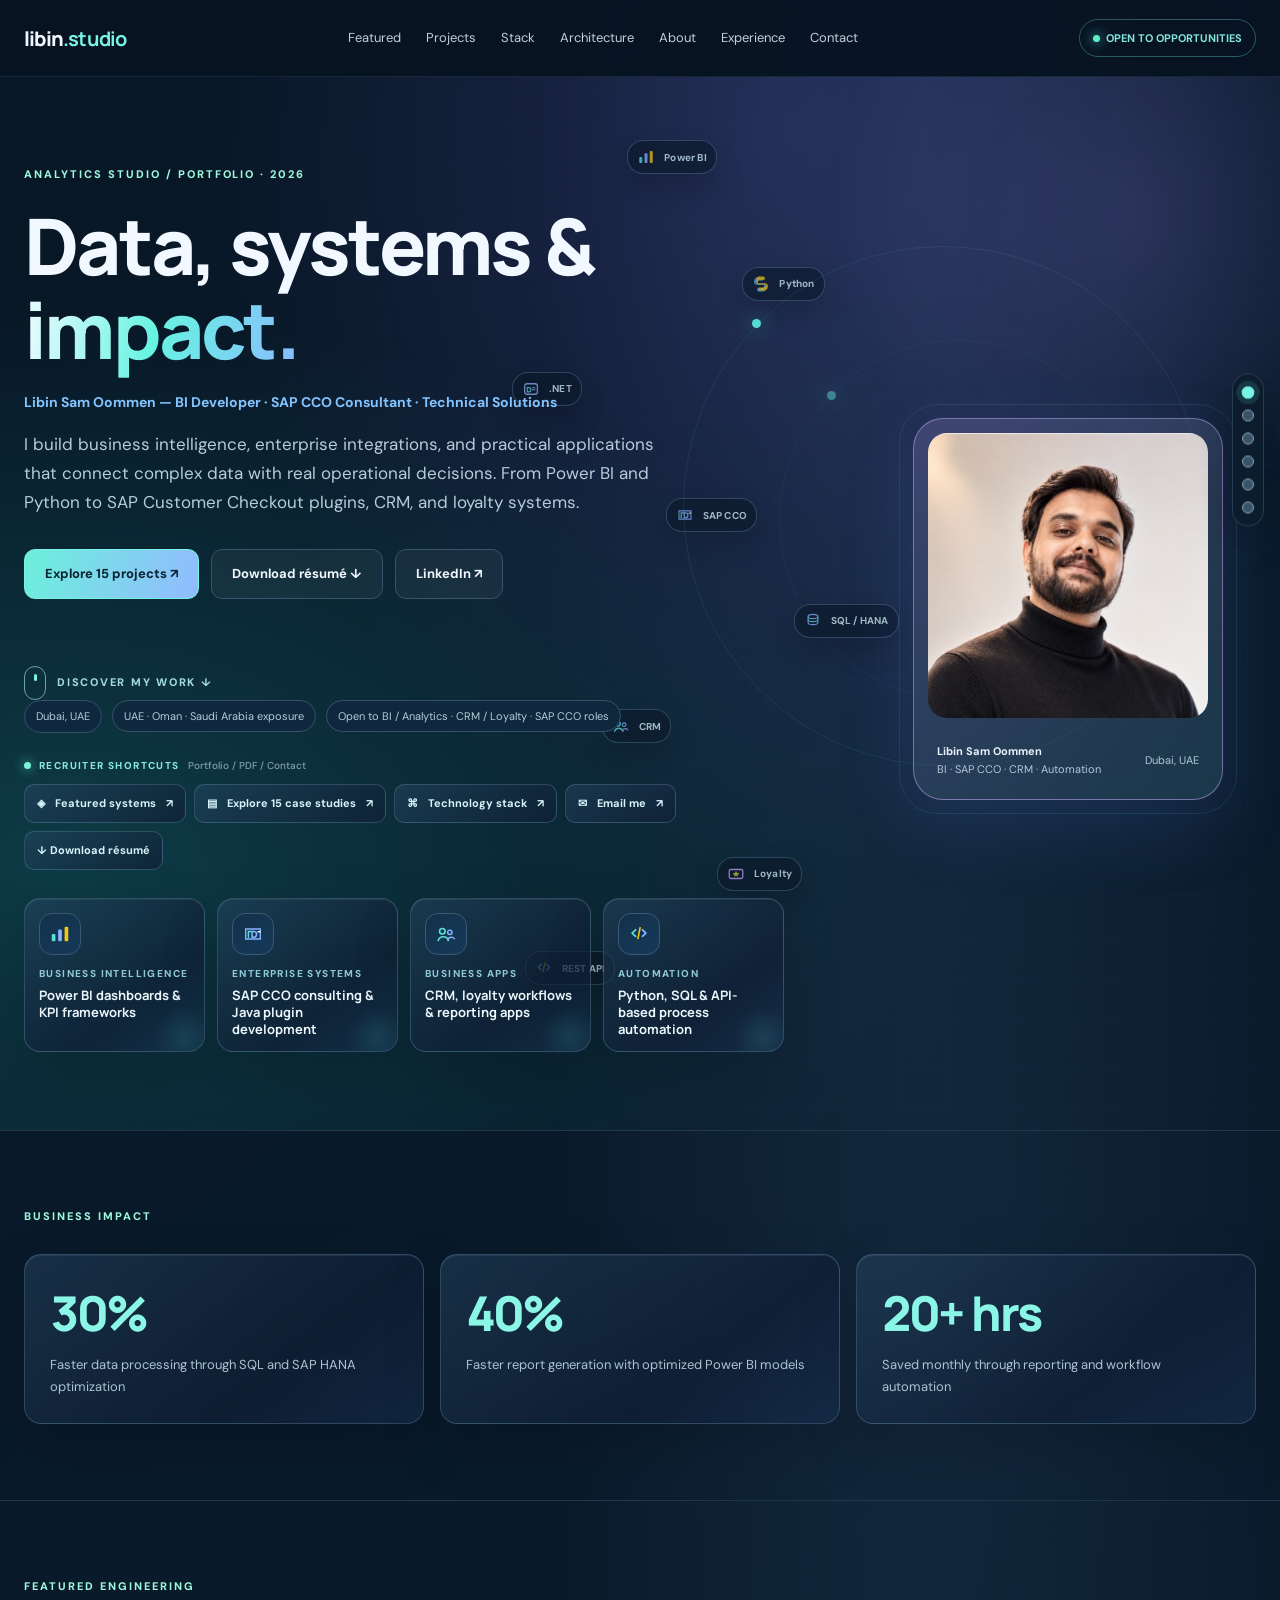
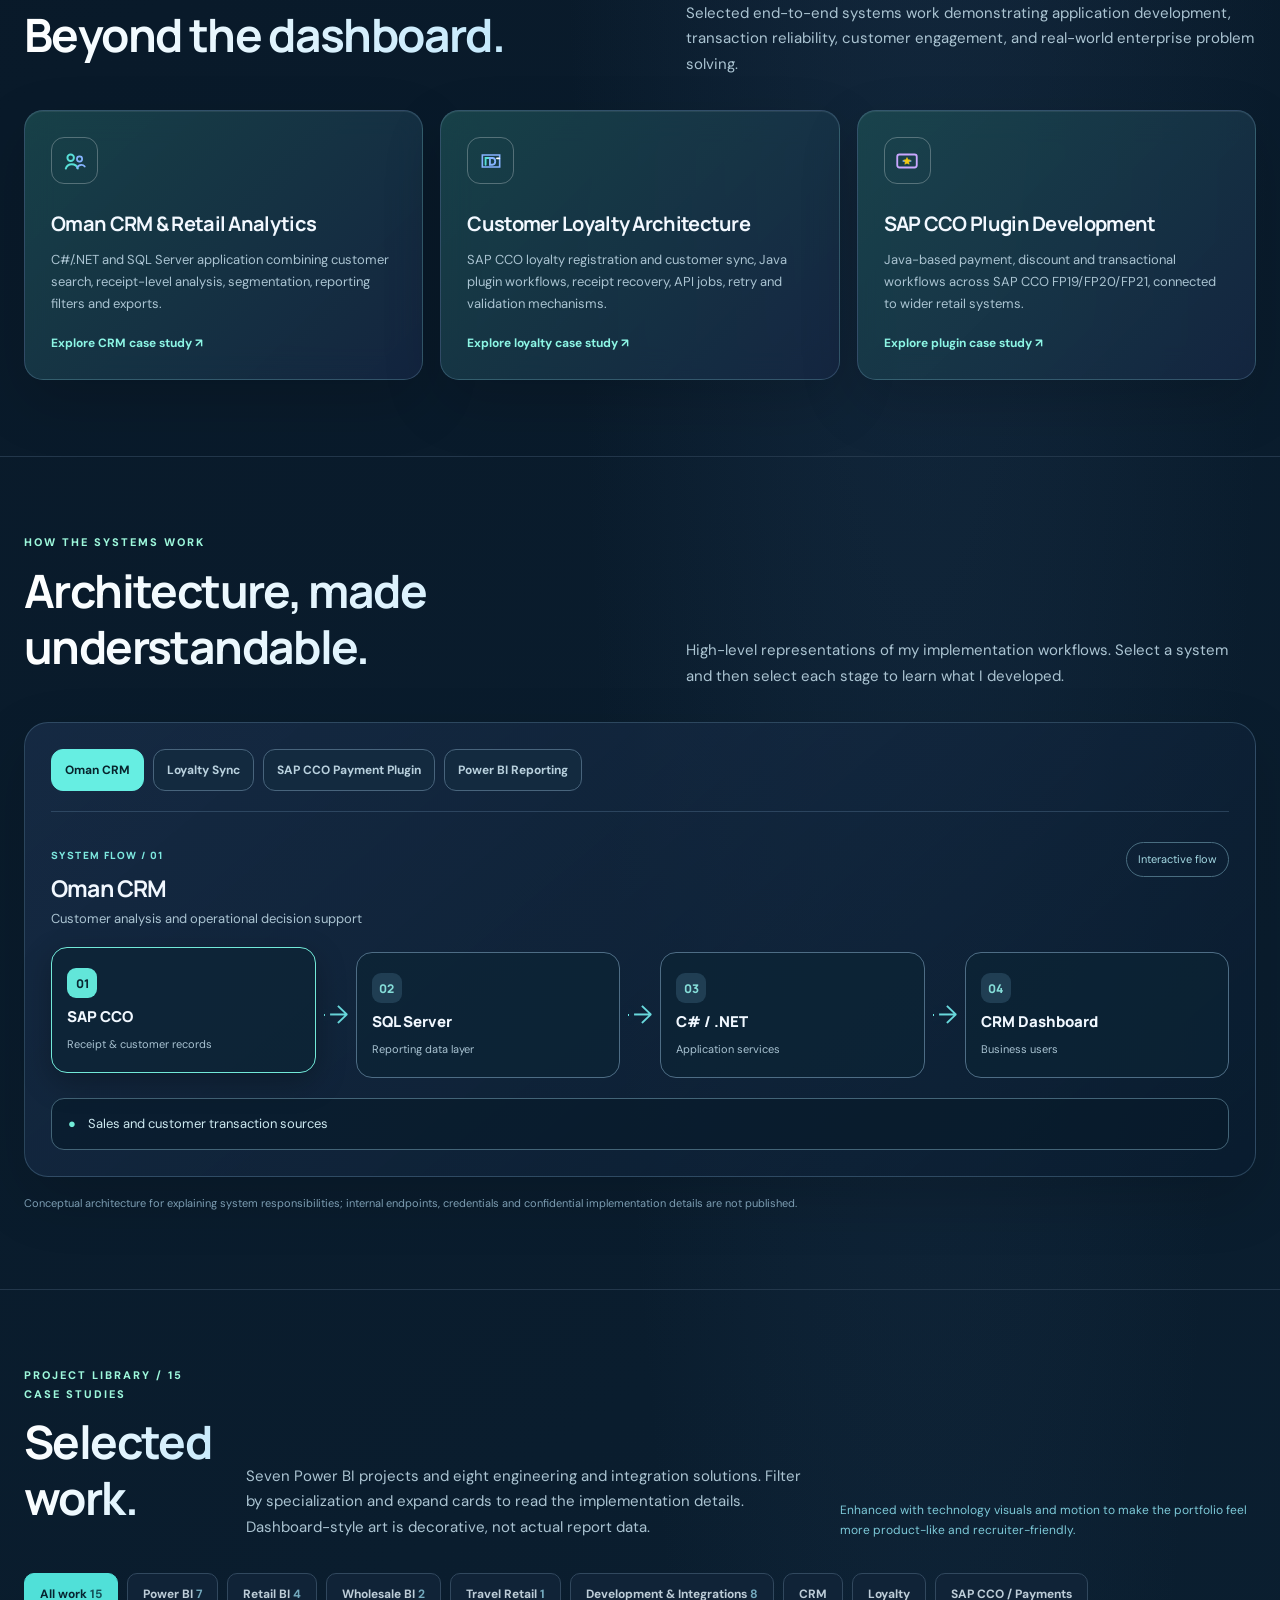
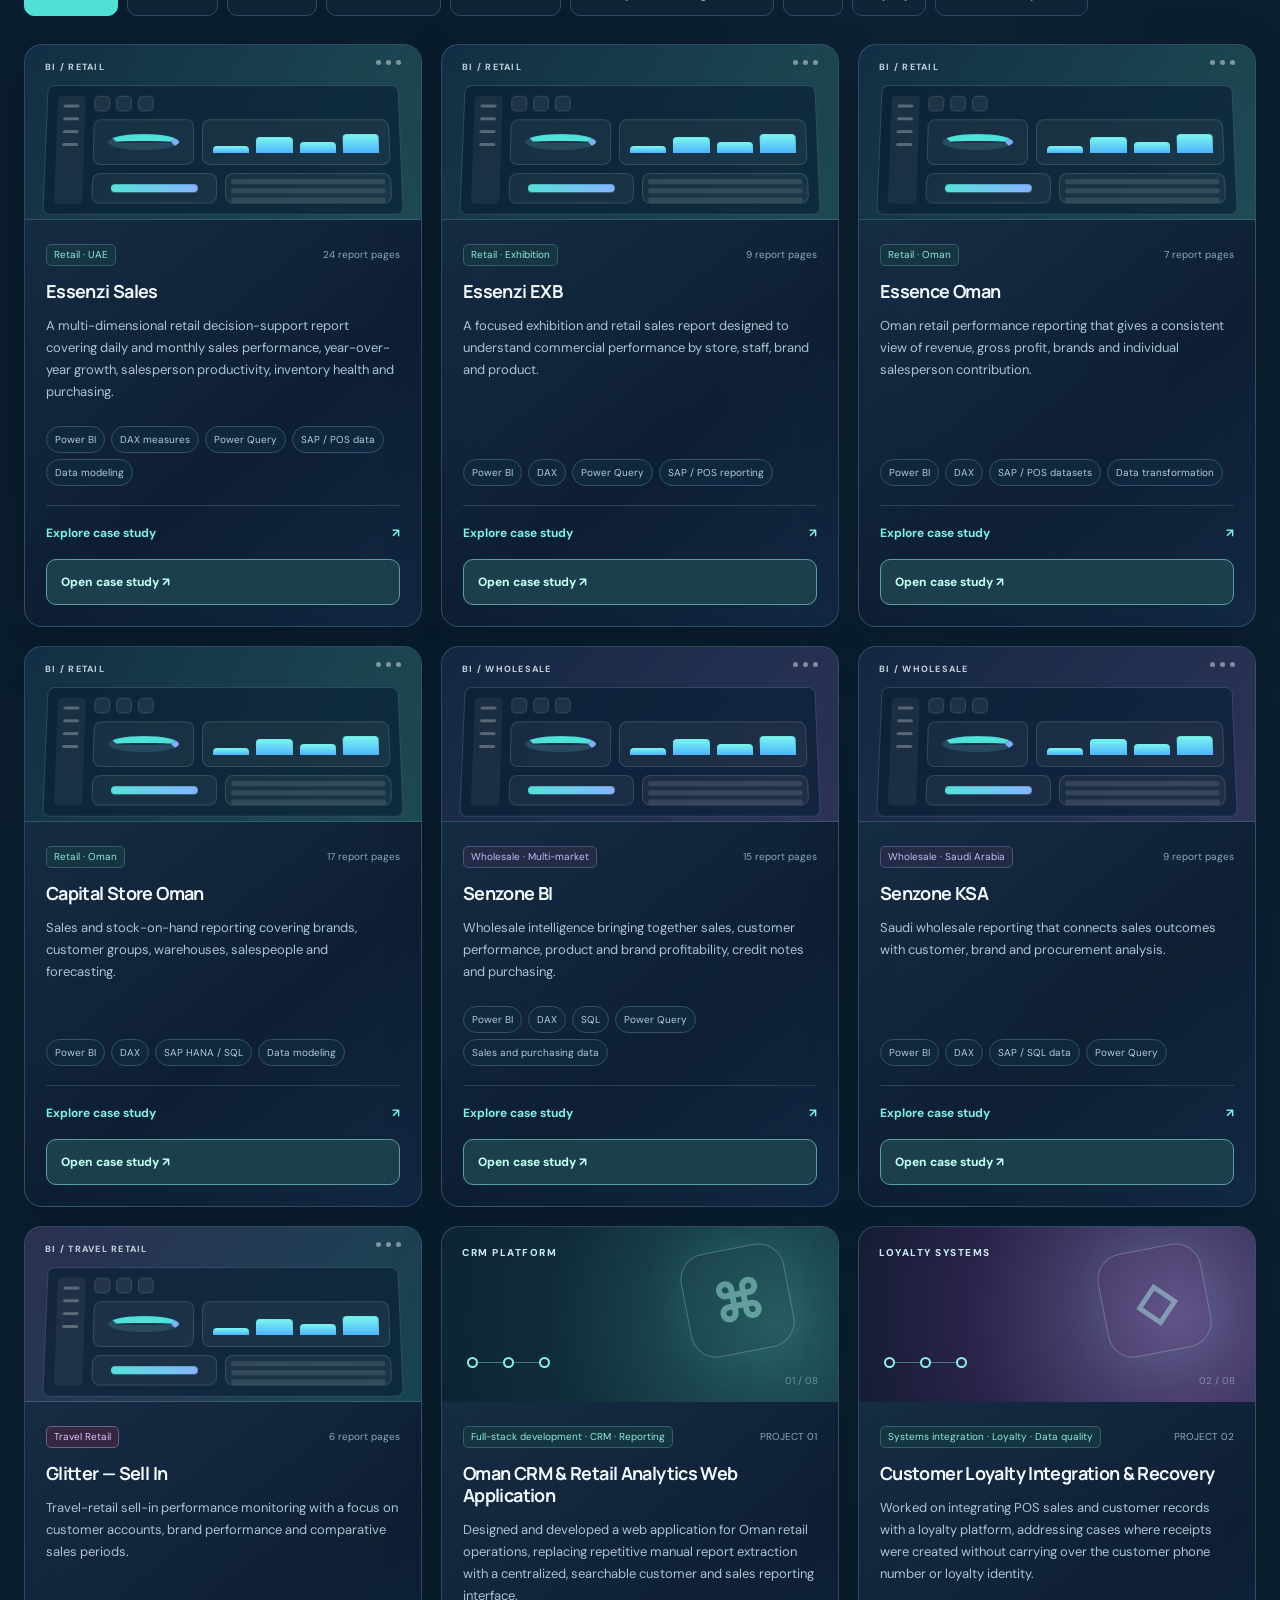
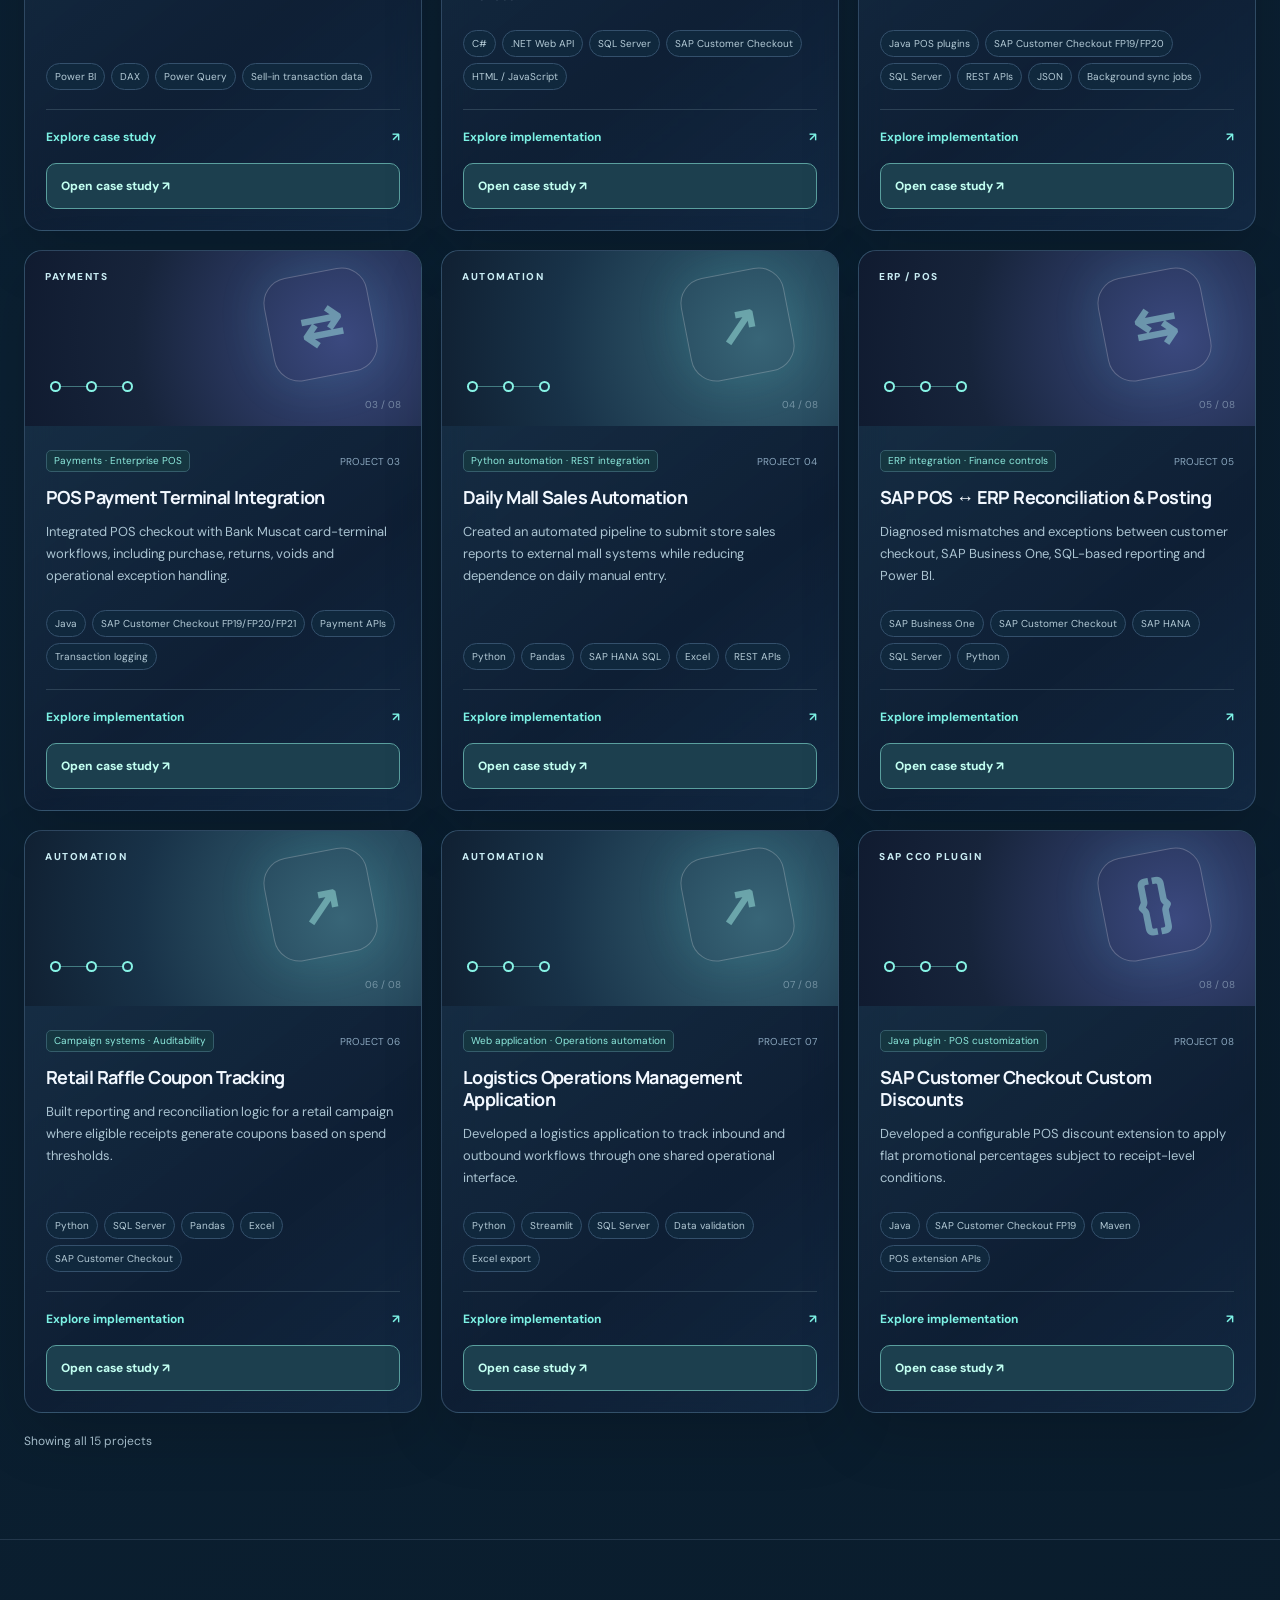
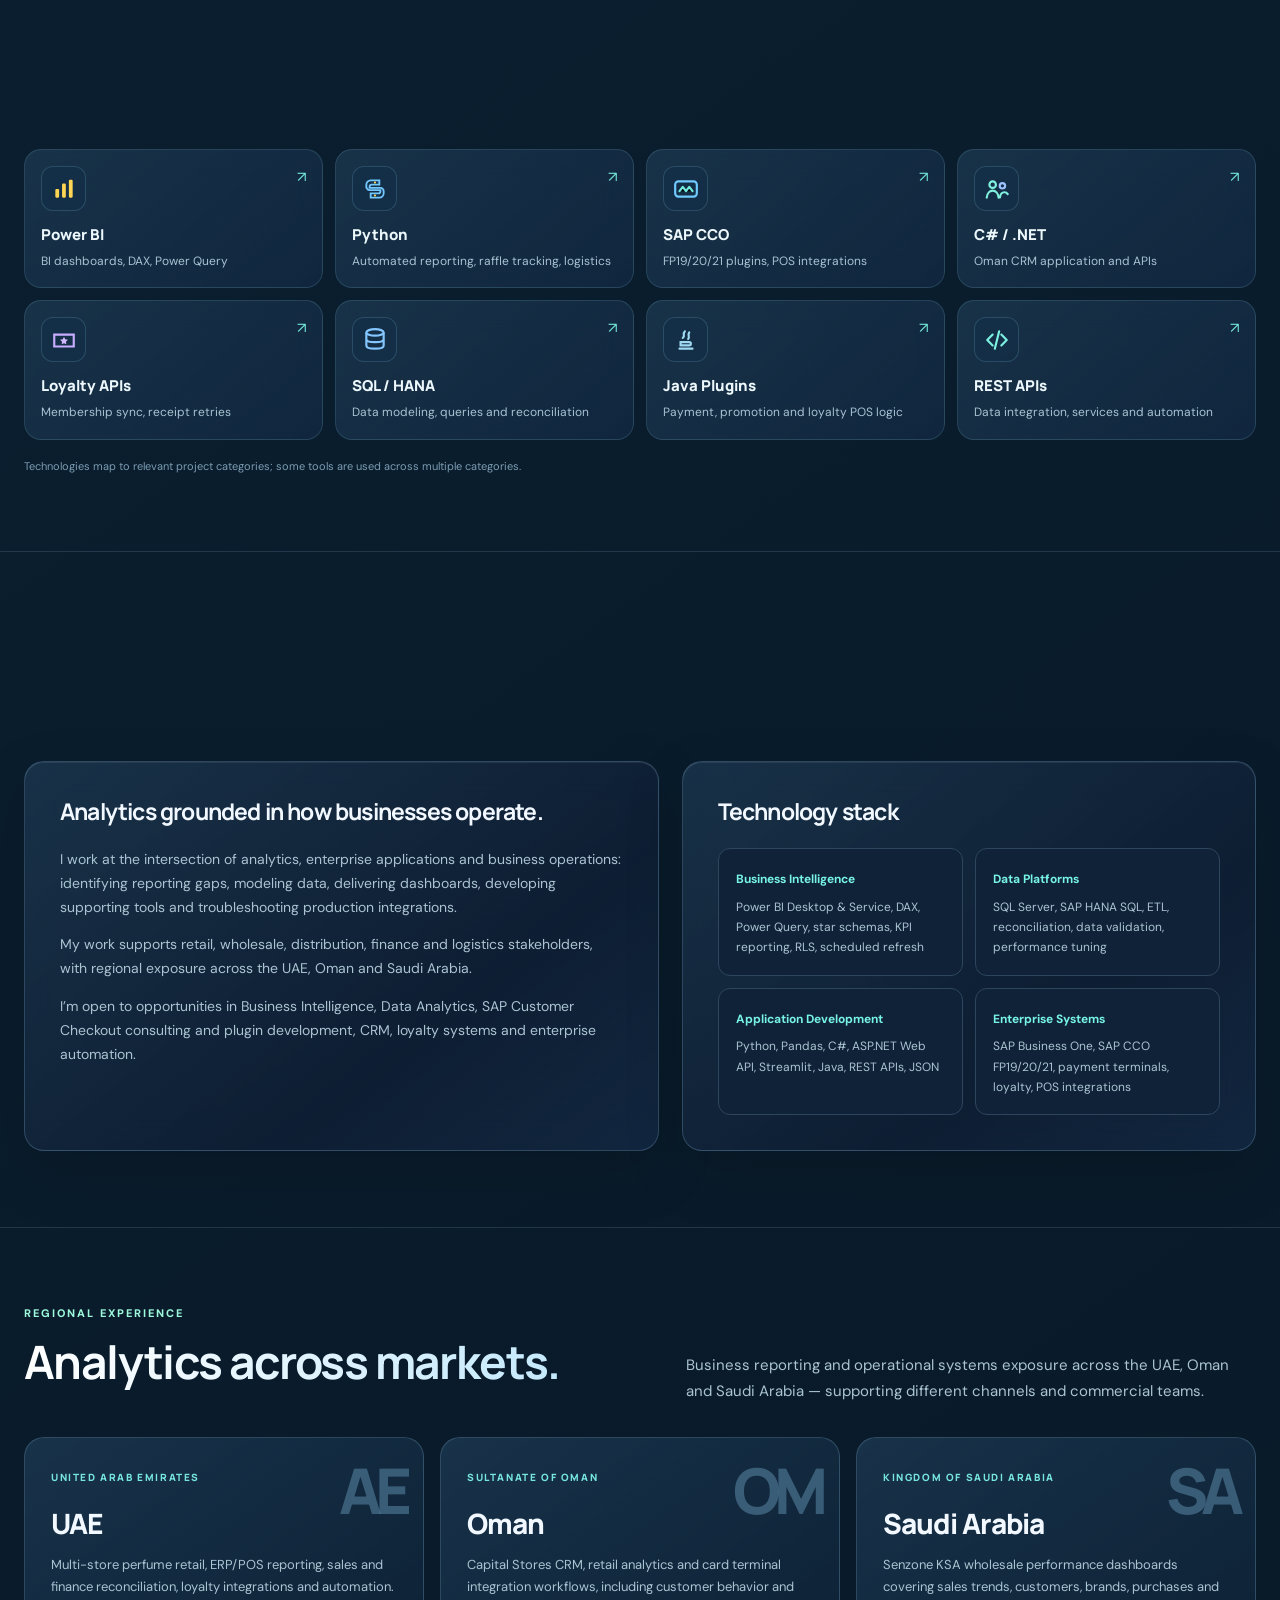
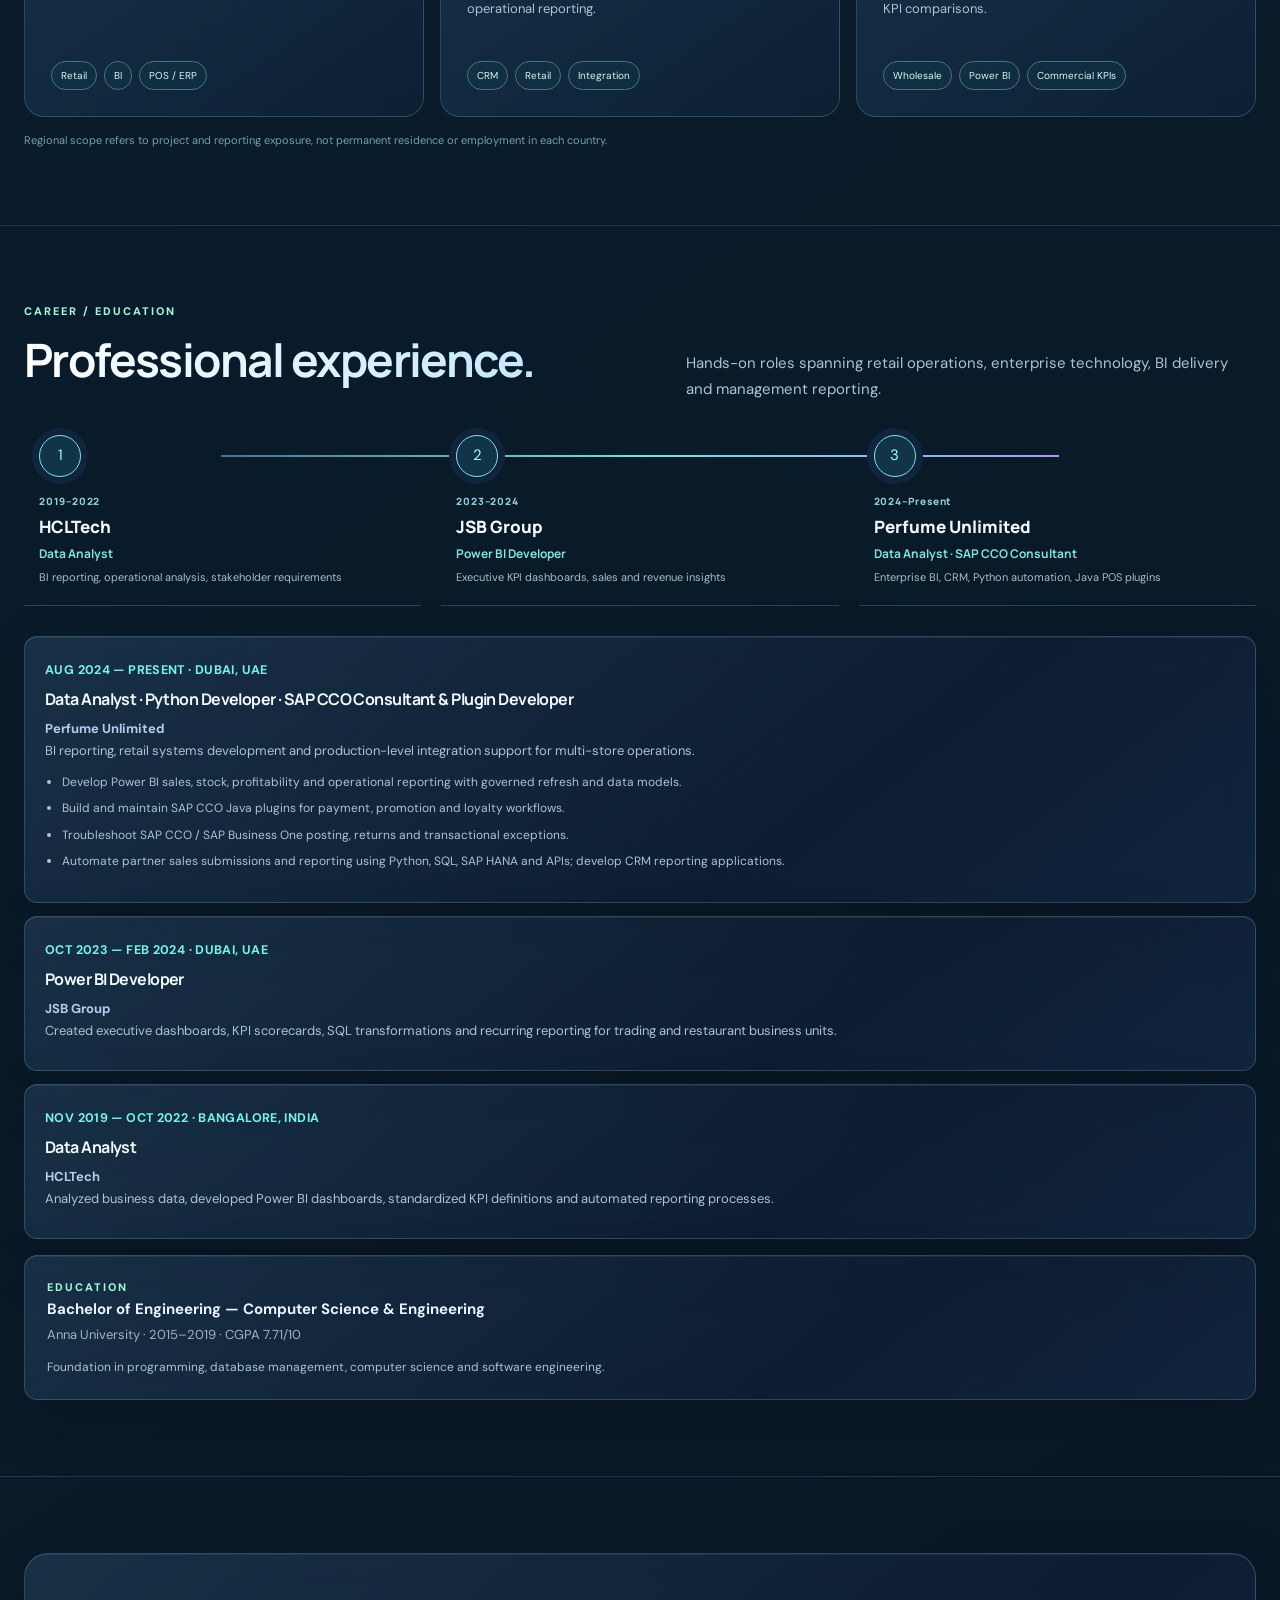
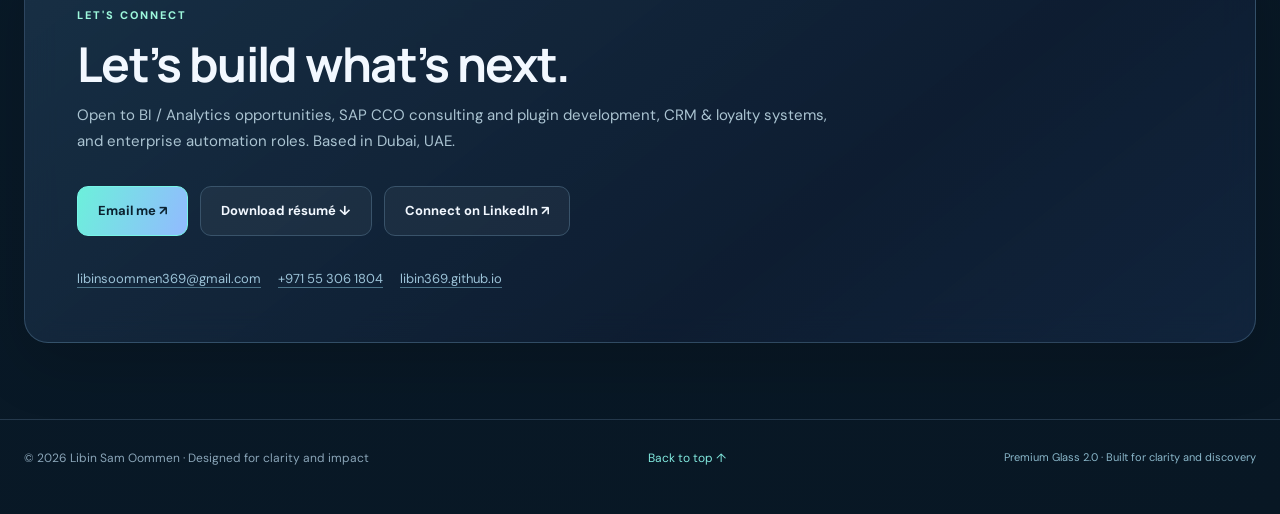
==== commit a5bd99ea: "Add files via upload" ====
--- a/index.html
+++ b/index.html
@@ -1,6 +1,6 @@
 <!DOCTYPE html>
 
-<html lang="en"><head><meta charset="utf-8"/><meta content="width=device-width,initial-scale=1" name="viewport"/><meta content="#071323" name="theme-color"/><meta content="Portfolio of Libin Sam Oommen — Power BI Developer, Data Analyst, SAP CCO Consultant, CRM and loyalty system developer, Python automation specialist." name="description"/><meta content="Libin Sam Oommen | Analytics Studio" property="og:title"/><meta content="Business intelligence, SAP CCO Java plugins, CRM, loyalty platforms and enterprise automation projects." property="og:description"/><title>Libin Sam Oommen | Premium Glass Portfolio</title><link href="https://fonts.googleapis.com" rel="preconnect"/><link crossorigin="" href="https://fonts.gstatic.com" rel="preconnect"/><link href="https://fonts.googleapis.com/css2?family=DM+Sans:wght@400;500;600;700&amp;family=Manrope:wght@400;500;600;700;800&amp;display=swap" rel="stylesheet"/><style>
+<html lang="en"><head><meta charset="utf-8"/><meta content="width=device-width,initial-scale=1" name="viewport"/><meta content="#071323" name="theme-color"/><meta content="Libin Sam Oommen — interactive portfolio showcasing seven Power BI solutions, SAP CCO Java plugin development, C#/.NET CRM, loyalty systems, Python automation, and enterprise integrations." name="description"/><meta content="Libin Sam Oommen | Analytics Studio" property="og:title"/><meta content="Business intelligence, SAP CCO Java plugins, CRM, loyalty platforms and enterprise automation projects." property="og:description"/><title>Libin Sam Oommen | Premium Glass 2.0</title><link href="https://fonts.googleapis.com" rel="preconnect"/><link crossorigin="" href="https://fonts.gstatic.com" rel="preconnect"/><link href="https://fonts.googleapis.com/css2?family=DM+Sans:wght@400;500;600;700&amp;family=Manrope:wght@400;500;600;700;800&amp;display=swap" rel="stylesheet"/><style>
 :root{--bg:#081321;--surface:#101f30;--surface2:#15283d;--border:#263950;--text:#eaf5fb;--muted:#9fb4c5;--accent:#58e0d8;--blue:#7fafff;--violet:#aa98ff;--max:1240px}*{box-sizing:border-box}html{scroll-behavior:smooth}body{margin:0;background:var(--bg);color:var(--text);font:15px/1.7 'DM Sans',sans-serif}button,a{font:inherit}a{color:inherit;text-decoration:none}button{cursor:pointer}h1,h2,h3,h4{font-family:Manrope,sans-serif;line-height:1.22;letter-spacing:-.035em}h1,h2,h3,p{margin-top:0}p{color:var(--muted)}.container{width:min(var(--max),calc(100% - 48px));margin:auto}.eyebrow{font-size:11px;text-transform:uppercase;letter-spacing:.18em;font-weight:800;color:var(--accent)}header{position:sticky;top:0;z-index:50;background:#081321e8;border-bottom:1px solid #26395088;backdrop-filter:blur(16px)}.nav{height:76px;display:flex;align-items:center;justify-content:space-between;gap:24px}.brand{font:800 20px Manrope,sans-serif;letter-spacing:-.04em}.brand b{color:var(--accent)}.menu{display:flex;align-items:center;gap:25px;font-size:13px;color:#c1d0dd}.menu a:hover{color:var(--accent)}.nav-status{padding:9px 13px;border:1px solid #285c62;border-radius:30px;color:#84e6da;font-size:11px;font-weight:700;white-space:nowrap}.tiny-dot{display:inline-block;width:7px;height:7px;background:#5af2c4;border-radius:50%;margin-right:6px;box-shadow:0 0 12px #58e0d8}.hero{position:relative;overflow:hidden;padding:104px 0 100px;background:radial-gradient(ellipse at 80% 25%,#1a395b 0%,transparent 45%),radial-gradient(ellipse at 10% 5%,#143b46 0%,transparent 40%)}.hero:before{content:'';position:absolute;inset:0;opacity:.16;background-image:linear-gradient(#4c6e8b3b 1px,transparent 1px),linear-gradient(90deg,#4c6e8b3b 1px,transparent 1px);background-size:43px 43px;mask-image:linear-gradient(90deg,transparent,#000)}.hero-grid{display:grid;grid-template-columns:1.18fr .82fr;align-items:center;gap:70px;position:relative}.hero h1{font-size:clamp(46px,6.3vw,78px);font-weight:800;line-height:1.08;max-width:800px;margin:19px 0 20px}.grad{background:linear-gradient(100deg,#e9fbff 3%,#67f3e1 48%,#89bcff);color:transparent;background-clip:text}.lead{font-size:17px;max-width:690px;color:#b7ccda}.position{color:#83c4ff;font-weight:700;margin-bottom:15px;font-size:14px}.btns{display:flex;flex-wrap:wrap;gap:12px;margin:32px 0}.button{display:inline-flex;align-items:center;justify-content:center;gap:9px;padding:13px 20px;border-radius:11px;border:1px solid #39536a;font-weight:700;font-size:13px;transition:.2s}.button:hover{transform:translateY(-2px);border-color:var(--accent)}.button.primary{background:var(--accent);color:#0b2230;border-color:var(--accent)}.button.alt{background:#ffffff0c}.hero-pills{display:flex;gap:10px;flex-wrap:wrap}.hero-pills span,.pill{display:inline-block;border:1px solid #34506c;color:#b4cbd7;background:#10283d;border-radius:30px;padding:6px 11px;font-size:11px}.portrait-card{position:relative;background:linear-gradient(160deg,#182f4a,#0d1b2e);border:1px solid #4e63826b;padding:14px;border-radius:30px;box-shadow:0 25px 95px #0006}.portrait-card:before{content:'';position:absolute;inset:-15px;border:1px solid #4098a630;border-radius:39px;pointer-events:none}.portrait-card img{width:100%;height:410px;object-fit:cover;object-position:center 26%;border-radius:19px}.portrait-footer{display:flex;gap:10px;align-items:center;justify-content:space-between;padding:15px 9px 6px;font-size:12px;color:#b1c9d7}.portrait-footer b{color:#eaf4fb}.section{padding:92px 0}.section.top-border{border-top:1px solid #23374b}.section-title{font-size:clamp(30px,4vw,46px);margin:11px 0 14px}.section-top{display:flex;align-items:end;justify-content:space-between;gap:24px;margin-bottom:33px}.section-top p{max-width:570px;margin:0}.metrics{display:grid;grid-template-columns:repeat(3,1fr);gap:16px;margin-top:28px}.metric{background:linear-gradient(145deg,#14273c,#101d2d);padding:25px;border:1px solid var(--border);border-radius:17px}.metric strong{font:800 clamp(31px,4vw,48px) Manrope,sans-serif;letter-spacing:-.04em;color:var(--accent);display:block}.metric p{margin:9px 0 0;font-size:13px}.feature-grid{display:grid;grid-template-columns:repeat(3,1fr);gap:17px}.feature{border:1px solid var(--border);border-radius:19px;overflow:hidden;background:linear-gradient(145deg,#162a40,#101f30);min-height:270px;padding:26px;display:flex;flex-direction:column}.feature:nth-child(1){background:linear-gradient(155deg,#163f47,#102334)}.feature:nth-child(2){background:linear-gradient(155deg,#203753,#111f33)}.feature:nth-child(3){background:linear-gradient(155deg,#302a52,#131d32)}.feature-icon{display:grid;place-items:center;width:47px;height:47px;border:1px solid #ffffff45;border-radius:13px;color:var(--accent);font:800 24px Manrope;margin-bottom:28px}.feature h3{font-size:20px;margin-bottom:12px}.feature p{font-size:13px;flex:1}.feature a{color:#8df6e5;font-weight:700;font-size:12px}.tabs{display:flex;gap:9px;flex-wrap:wrap;margin-bottom:28px}.filter-btn{padding:10px 15px;border:1px solid #31485e;background:#102337;color:#bdcdd8;border-radius:10px;font-weight:700;font-size:12px}.filter-btn.active,.filter-btn[aria-pressed=true]{background:#50e0d8;color:#062431;border-color:#50e0d8}.count{color:#73aabe}.filter-btn.active .count{color:#15515a}.project-grid{display:grid;grid-template-columns:repeat(3,1fr);gap:19px;align-items:stretch}.project-card{background:var(--surface);border:1px solid var(--border);border-radius:18px;overflow:hidden;display:flex;flex-direction:column;min-width:0}.project-card[hidden]{display:none!important}.project-thumb{height:175px;padding:15px 20px;position:relative;overflow:hidden;background:linear-gradient(120deg,#132e44,#1d4c55)}.thumb-wholesale{background:linear-gradient(130deg,#132741,#2e3559)}.thumb-travel{background:linear-gradient(130deg,#2c3051,#174754)}.thumb-top{display:flex;justify-content:space-between;color:#e9f5fdce;font-size:9px;font-weight:800;letter-spacing:.14em}.dot-row{display:flex;gap:5px}.dot-row i{background:#ffffff70;width:5px;height:5px;border-radius:50%}.thumb-layout{height:130px;display:flex;gap:9px;padding:10px;border:1px solid #aecfef33;border-radius:7px;background:#081e32a8;margin-top:9px;transform:perspective(300px) rotateX(4deg)}.dash-nav{width:28px;border-radius:4px;background:#ffffff0e;padding:9px 6px}.dash-nav span{display:block;height:3px;background:#ffffff46;margin-bottom:10px;border-radius:2px}.dash-content{flex:1;min-width:0}.dash-tiles{display:flex;gap:8px}.dash-tiles i{width:33.33%;height:24px;border:1px solid #ffffff28;background:#ffffff10;border-radius:3px}.dash-content svg{width:100%;height:49px;margin:2px 0}.dash-bottom{display:flex;gap:9px}.dash-bottom i{height:14px;background:#ffffff18;border:1px solid #ffffff18;width:50%;border-radius:3px}.project-body{padding:21px;display:flex;flex-direction:column;flex:1}.card-meta{font-size:10px;color:#8ba7be;display:flex;align-items:center;justify-content:space-between;gap:12px;min-height:28px}.chip{border:1px solid #355d6b;background:#153640;color:#8deadd;border-radius:5px;padding:3px 7px;font-size:10px;line-height:1.4}.chip.wholesale{border-color:#49557b;background:#252a45;color:#b7c1f7}.chip.travel{border-color:#735d82;background:#332741;color:#e2bfff}.project-body h3{font-size:18px;margin:12px 0}.project-body .summary{font-size:13px;line-height:1.7;flex:1}.tag-line{display:flex;flex-wrap:wrap;gap:6px;margin:10px 0 19px}.pill{padding:4px 8px;font-size:10px}.project-body details{border-top:1px solid #2c4155;margin-top:auto}.project-body summary{list-style:none;display:flex;justify-content:space-between;align-items:center;padding:17px 0 0;font-size:12px;color:#7df2e5;font-weight:700;cursor:pointer}.project-body summary::-webkit-details-marker{display:none}.project-body details[open] summary span{transform:rotate(45deg)}.expanded{padding:17px 0 0}.detail-row{margin-bottom:15px}.detail-row h4{font-size:12px;color:#e3ecf5;margin:0 0 5px}.detail-row p{font-size:12px;margin:0}.eng-visual{height:175px;position:relative;overflow:hidden;padding:17px 20px;background:radial-gradient(circle at 85% 55%,#265c60,#102c39 65%,#0c2434)}.ev-sap{background:radial-gradient(circle at 80% 50%,#3b497f,#17243b 63%,#101b30)}.ev-loyalty{background:radial-gradient(circle at 80% 50%,#625489,#2a244a 62%,#151c35)}.ev-automation{background:radial-gradient(circle at 80% 50%,#386577,#183248 62%,#102032)}.visual-label{color:#c9ecf3;font-size:10px;font-weight:800;letter-spacing:.15em}.visual-icon{position:absolute;right:48px;top:21px;display:grid;place-items:center;width:105px;height:105px;border:1px solid #ffffff3b;border-radius:26px;transform:rotate(-11deg);font:800 52px Manrope;color:#b2fff370;box-shadow:0 0 50px #3dcbce24}.visual-nodes{position:absolute;left:25px;bottom:34px;display:flex;align-items:center;gap:0}.visual-nodes i{width:11px;height:11px;border:2px solid #87f3e5;border-radius:50%}.visual-nodes span{width:25px;height:1px;background:#87f3e569}.visual-side{position:absolute;bottom:13px;right:20px;color:#c8dfec77;font-size:10px}.about-grid{display:grid;grid-template-columns:1.05fr .95fr;gap:23px}.about-panel{background:linear-gradient(155deg,#13263a,#101d2e);border:1px solid var(--border);border-radius:20px;padding:35px}.about-panel h3{font-size:23px}.about-panel p{font-size:14px}.skill-groups{display:grid;grid-template-columns:repeat(2,1fr);gap:12px;margin-top:22px}.skill-block{padding:17px;border-radius:12px;border:1px solid #2d465e;background:#102238}.skill-block strong{font-size:12px;color:var(--accent)}.skill-block p{font-size:12px;margin:5px 0 0}.career-list{display:grid;gap:13px}.career-item{padding:20px;border:1px solid var(--border);background:var(--surface);border-radius:13px}.career-item small{color:var(--accent);font-weight:700;letter-spacing:.03em}.career-item h3{font-size:16px;margin:8px 0}.career-item .company{color:#b1ceef;font-weight:700;font-size:13px}.career-item p{font-size:13px;margin-bottom:8px}.career-item ul{margin:10px 0;padding-left:17px;color:var(--muted);font-size:12px}.career-item li{margin:6px 0}.education{margin-top:16px;border:1px solid var(--border);padding:22px;border-radius:13px;background:var(--surface)}.education strong{display:block;color:#e8f3ff}.education span{font-size:13px;color:#9fb4c5}.contact-shell{border:1px solid #2b716e;background:radial-gradient(ellipse at 85% 5%,#20445b,transparent 55%),linear-gradient(135deg,#102d39,#112135);padding:52px;border-radius:24px}.contact-shell h2{font-size:clamp(32px,4vw,48px);margin:10px 0}.contact-shell p{max-width:750px}.contact-links{display:flex;gap:17px;flex-wrap:wrap;margin-top:20px;color:#9cc3d8;font-size:13px}.contact-links a{text-decoration:underline;text-decoration-color:#4c7489;text-underline-offset:4px}footer{border-top:1px solid #25394c;padding:28px 0 45px;color:#8aa5b8;font-size:12px}.footer-line{display:flex;justify-content:space-between;gap:15px;flex-wrap:wrap}.footer-line a{color:#80e8de}::selection{background:#55e2d8;color:#092034}:focus-visible{outline:3px solid #58e0d8;outline-offset:3px}@media(max-width:1050px){.project-grid,.feature-grid{grid-template-columns:repeat(2,1fr)}.hero-grid{gap:28px}}@media(max-width:800px){.hero-grid,.about-grid{grid-template-columns:1fr}.portrait-card{max-width:440px}.hero{padding:65px 0 70px}.menu{display:none}}@media(max-width:580px){.container{width:calc(100% - 32px)}.project-grid,.feature-grid,.metrics,.skill-groups{grid-template-columns:1fr}.hero h1{font-size:45px}.hero{padding-top:45px}.section{padding:65px 0}.section-top{display:block}.section-top p{margin-top:12px}.contact-shell{padding:26px}.portrait-card img{height:350px}.nav-status{font-size:9px;padding:8px}.hero-pills{gap:5px}}@media(prefers-reduced-motion:reduce){html{scroll-behavior:auto}.button{transition:none}}
 
 /* Analytics Studio · motion and navigation enhancement */
@@ -186,19 +186,167 @@
 .project-thumb{border-bottom:1px solid #a3dcf035!important}
 .eyebrow{color:#9df8dc}
 .metric strong{color:#8bf6e6}
-</style></head><body><div aria-hidden="true" class="scroll-progress" id="scroll-progress"></div><header><nav class="container nav"><a class="brand" href="#top">libin<span><b>.studio</b></span></a><div class="menu"><a href="#featured">Featured</a><a href="#work">Projects</a><a href="#about">About</a><a href="#experience">Experience</a><a href="#contact">Contact</a></div><a class="nav-status" href="#contact"><span class="tiny-dot"></span>OPEN TO OPPORTUNITIES</a></nav></header>
-<main><section class="hero" id="top"><div aria-hidden="true" class="hero-orbit inner"></div><div aria-hidden="true" class="tech-orbit-wrap"><div class="tech-badge powerbi"><svg fill="none" viewbox="0 0 24 24"><rect fill="#58e0d8" height="8" rx="1.2" width="4" x="3" y="12"></rect><rect fill="#86b4ff" height="13" rx="1.2" width="4" x="10" y="7"></rect><rect fill="#f2c811" height="16" rx="1.2" width="4" x="17" y="4"></rect></svg><span>Power BI</span></div><div class="tech-badge python"><svg fill="none" viewbox="0 0 24 24"><path d="M12 3c3.3 0 3 1.4 3 1.4v2.9H9.1c-1.9 0-3.1 1.5-3.1 3.1v1.1h9c1.7 0 3 1.4 3 3v4.5c0 1.7-1.4 3-3 3h-5c-3.3 0-3-1.5-3-1.5v-2.7h5.7c2.1 0 3.3-1.3 3.3-3.1V13H6c-1.7 0-3-1.4-3-3V8c0-2.9 2.5-5 5.8-5H12Z" fill="#4fb4ff"></path><circle cx="10" cy="5.7" fill="#fff" r="1"></circle><path d="M12 21c-3.3 0-3-1.4-3-1.4v-2.9h5.9c1.9 0 3.1-1.5 3.1-3.1v-1.1H9c-1.7 0-3-1.4-3-3V5c0-1.7 1.4-3 3-3h5c3.3 0 3 1.5 3 1.5v2.7H11.3C9.2 6.2 8 7.5 8 9.3V11h10c1.7 0 3 1.4 3 3V16c0 2.9-2.5 5-5.8 5H12Z" fill="#f2c811"></path><circle cx="14" cy="18.3" fill="#fff" r="1"></circle></svg><span>Python</span></div><div class="tech-badge sapcco"><svg fill="none" viewbox="0 0 24 24"><path d="M4 6.5h16v11H4z" stroke="#86b4ff" stroke-width="1.5"></path><path d="M7 15.5V9.2h3.2" stroke="#58e0d8" stroke-linecap="round" stroke-width="1.7"></path><path d="M11 15.5V9.2h2.2c1.6 0 2.7 1 2.7 3.1 0 2.2-1.1 3.2-2.7 3.2H11Z" stroke="#86b4ff" stroke-linecap="round" stroke-width="1.7"></path><path d="M17.5 9.5h2.2" stroke="#f6fbff" stroke-linecap="round" stroke-width="1.6"></path></svg><span>SAP CCO</span></div><div class="tech-badge crm"><svg fill="none" viewbox="0 0 24 24"><circle cx="8" cy="9" r="3" stroke="#58e0d8" stroke-width="1.8"></circle><circle cx="16.2" cy="10.2" r="2.4" stroke="#86b4ff" stroke-width="1.6"></circle><path d="M3.5 19c.9-2.7 3.1-4 5.5-4 2.5 0 4.8 1.3 5.6 4" stroke="#58e0d8" stroke-linecap="round" stroke-width="1.8"></path><path d="M14 18.5c.5-1.8 1.9-2.9 3.9-2.9 1.2 0 2.3.4 3.1 1.5" stroke="#86b4ff" stroke-linecap="round" stroke-width="1.6"></path></svg><span>CRM</span></div><div class="tech-badge loyalty"><svg fill="none" viewbox="0 0 24 24"><rect height="12" rx="2" stroke="#c9a7ff" stroke-width="1.7" width="18" x="3" y="6"></rect><path d="M8 12h8" stroke="#86b4ff" stroke-width="1.5"></path><path d="M12 8.8l1 2 2.2.3-1.6 1.6.4 2.3-2-1-2 1 .4-2.3-1.6-1.6 2.2-.3 1-2Z" fill="#f2c811" stroke="#f2c811" stroke-width=".5"></path></svg><span>Loyalty</span></div><div class="tech-badge api"><svg fill="none" viewbox="0 0 24 24"><path d="M8.2 7.4 4.5 11l3.7 3.6" stroke="#58e0d8" stroke-linecap="round" stroke-linejoin="round" stroke-width="1.9"></path><path d="m15.8 7.4 3.7 3.6-3.7 3.6" stroke="#86b4ff" stroke-linecap="round" stroke-linejoin="round" stroke-width="1.9"></path><path d="M13.2 5.2 10.8 17" stroke="#f2c811" stroke-linecap="round" stroke-width="1.7"></path></svg><span>REST API</span></div><div class="tech-badge dotnet"><svg fill="none" viewbox="0 0 24 24"><rect height="14" rx="3" stroke="#9eb1ff" stroke-width="1.7" width="17" x="3.5" y="5"></rect><path d="M7 13.8v-3.6h2.1c1.7 0 2.9.7 2.9 2.8s-1.2 2.8-2.9 2.8H7Z" stroke="#58e0d8" stroke-width="1.5"></path><path d="M14 10.3h3.3M14 13h3.3" stroke="#86b4ff" stroke-linecap="round" stroke-width="1.5"></path></svg><span>.NET</span></div><div class="tech-badge sql"><svg fill="none" viewbox="0 0 24 24"><ellipse cx="12" cy="6" rx="6.5" ry="2.8" stroke="#86b4ff" stroke-width="1.6"></ellipse><path d="M5.5 6v4c0 1.5 2.9 2.8 6.5 2.8s6.5-1.3 6.5-2.8V6" stroke="#58e0d8" stroke-width="1.6"></path><path d="M5.5 10v4c0 1.5 2.9 2.8 6.5 2.8s6.5-1.3 6.5-2.8v-4" stroke="#86b4ff" stroke-width="1.6"></path></svg><span>SQL / HANA</span></div></div><div aria-hidden="true" class="hero-orbit"></div><div class="container hero-grid"><div><div class="eyebrow" title="Premium Glass">ANALYTICS STUDIO / PORTFOLIO · 2026</div><h1>Data, systems &amp; <span class="grad">impact.</span></h1><div class="position">Libin Sam Oommen — BI Developer · SAP CCO Consultant · Technical Solutions</div><p class="lead">I build business intelligence, enterprise integrations, and practical applications that connect complex data with real operational decisions. From Power BI and Python to SAP Customer Checkout plugins, CRM, and loyalty systems.</p><div class="btns"><a class="button primary" href="#work">Explore 15 projects ↗</a><a class="button alt" download="" href="Libin_Sam_Oommen_Resume.pdf">Download résumé ↓</a><a class="button alt" href="https://www.linkedin.com/in/libin-sam-oommen-8b83b7187/" rel="noopener" target="_blank">LinkedIn ↗</a></div><a aria-label="Scroll to featured projects" class="scroll-hint" href="#featured"><span aria-hidden="true" class="mouse"></span>Discover my work ↓</a><div class="hero-pills"><span>Dubai, UAE</span><span>UAE · Oman · Saudi Arabia exposure</span><span>Open to BI / Analytics · CRM / Loyalty · SAP CCO roles</span></div><div class="hero-mini-stack">
+
+
+/* === Premium Glass 2.0 components === */
+html{scroll-padding-top:86px}
+#work,#technology,#architecture,#experience,#regions{scroll-margin-top:85px}
+.hero-grid{grid-template-columns:minmax(0,1.37fr) minmax(235px,.63fr)!important;gap:40px!important}
+.hero{padding:88px 0 78px!important}
+.portrait-card{max-width:310px!important}
+.portrait-card img{height:285px!important}
+.section{padding:76px 0}
+.quick-actions{display:flex;flex-wrap:wrap;gap:8px;margin-top:25px;max-width:740px}
+.quick-actions-label{display:flex;align-items:center;gap:8px;width:100%;font-size:10px;letter-spacing:.14em;font-weight:800;color:#86e9dc;margin-bottom:2px}
+.quick-actions-label small{font-size:10px;letter-spacing:0;color:#839eb2;font-weight:500}
+.status-spark{width:7px;height:7px;border-radius:50%;background:#7df1d9;box-shadow:0 0 12px #58e0d8}
+.quick-action{display:inline-flex;align-items:center;justify-content:space-between;gap:10px;padding:9px 12px;border-radius:10px;
+background:linear-gradient(145deg,#2949667a,#101f36b8);border:1px solid #88b4d642;color:#d8f4fb;font-size:11px;font-weight:700;transition:.25s}
+.quick-action:hover{transform:translateY(-3px);border-color:#70e1d4;background:#203d4c}
+.architecture-shell{border:1px solid #547a9470;background:linear-gradient(140deg,#243b5e75,#091c2fbe);border-radius:24px;padding:26px;box-shadow:0 22px 60px #00000026}
+.arch-tabs{display:flex;gap:9px;flex-wrap:wrap;border-bottom:1px solid #668ba850;padding-bottom:20px}
+.arch-tab{border:1px solid #48647c;border-radius:12px;background:#132a3f;color:#b9d1de;padding:10px 13px;font-weight:700;font-size:12px;transition:.25s}
+.arch-tab:hover{border-color:#72e7d5}.arch-tab[aria-selected=true]{background:#66eee2;color:#07232c;border-color:#66eee2}
+.arch-panel[hidden]{display:none}
+.arch-intro{display:flex;justify-content:space-between;align-items:start;gap:20px;padding:30px 0 22px}
+.arch-intro h3{font-size:23px;margin:6px 0}.arch-intro p{font-size:13px;margin:0}
+.arch-label{font:800 10px Manrope;letter-spacing:.14em;color:#7de8df}
+.arch-badge{font-size:11px;color:#a4d9e3;border:1px solid #496d80;padding:7px 11px;border-radius:99px;white-space:nowrap}
+.arch-track{display:flex;align-items:stretch;gap:8px;min-width:0}
+.arch-node{flex:1;min-width:0;position:relative;display:flex;flex-direction:column;gap:9px;text-align:left;align-items:flex-start;padding:20px 15px;
+border-radius:16px;color:#f1f8ff;background:#0c2435a8;border:1px solid #4e6d85;transition:transform .25s,border-color .25s,box-shadow .25s}
+.arch-node b{font:800 15px Manrope;line-height:1.3}.arch-node small{font-size:11px;color:#a9c3d2;line-height:1.5}
+.arch-node-num{display:grid;place-items:center;width:30px;height:30px;border-radius:9px;background:#203e53;color:#85ddd8;font:800 12px Manrope}
+.arch-node:hover,.arch-node.selected{transform:translateY(-5px);border-color:#72e9d8;box-shadow:0 10px 30px #0004}
+.arch-node.selected .arch-node-num{background:#62e6d9;color:#092732}
+.arch-link{display:flex;justify-content:center;align-items:center;gap:4px;flex:0 0 24px;font-size:25px;color:#69d9dd;align-self:center;white-space:nowrap;overflow:hidden}
+.arch-link i{width:8px;height:2px;background:#6ce5e5;box-shadow:0 0 11px #6ce5e5;animation:arch-pulse 1.8s infinite}
+@keyframes arch-pulse{0%{transform:translateX(-8px);opacity:.15}60%{opacity:1}100%{transform:translateX(8px);opacity:.15}}
+.arch-detail{display:flex;gap:12px;align-items:center;min-height:52px;margin-top:20px;padding:14px 16px;border:1px solid #436477;border-radius:13px;
+background:#071a29a3;color:#cde9f0;font-size:13px}
+.arch-detail-bullet{color:#72ecd8}
+.tech-explorer{display:grid;grid-template-columns:repeat(4,minmax(0,1fr));gap:12px}
+.tech-tile{border:1px solid #5e8ba147;border-radius:17px;background:linear-gradient(140deg,#2a4d6973,#122943c7);backdrop-filter:blur(16px);
+padding:16px;display:flex;flex-direction:column;gap:13px;align-items:flex-start;text-align:left;color:#edf8fc;position:relative;
+transition:transform .28s,border-color .28s,box-shadow .28s}
+.tech-tile:hover,.tech-tile:focus-visible{transform:translateY(-5px);border-color:#76eadb;box-shadow:0 16px 35px #0004}
+.tech-symbol{display:grid;place-items:center;width:45px;height:45px;border-radius:12px;background:#122f477a;border:1px solid #5b8baa52}
+.tech-symbol svg{width:26px;height:26px}.tech-copy b{display:block;font:800 15px Manrope}.tech-copy small{display:block;color:#a9c3d3;font:400 12px/1.6 'DM Sans',sans-serif;margin-top:7px}
+.tech-arrow{position:absolute;right:16px;top:15px;color:#72e5d7}
+.tech-caption{color:#7c9db2;font-size:11px;margin:17px 0 0}
+.full-case{width:100%;margin-top:15px;padding:12px 14px;background:#1c3f4e;border:1px solid #5a9f9e;border-radius:10px;color:#c2fff1;
+font-weight:800;font-size:12px;text-align:left;transition:background .25s,transform .25s}
+.full-case:hover{background:#246071;transform:translateY(-2px)}
+.case-dialog{width:min(730px,calc(100% - 26px));max-height:min(86vh,840px);overflow:auto;padding:0;color:#eaf6fb;
+background:linear-gradient(145deg,#19364f,#0e1c30);border:1px solid #5b8797;border-radius:22px;box-shadow:0 30px 120px #000c}
+.case-dialog::backdrop{background:#020a13dc;backdrop-filter:blur(7px)}
+.case-dialog-top,.case-dialog-actions{display:flex;justify-content:space-between;gap:18px;align-items:center;padding:18px 24px;border-bottom:1px solid #3a5b74}
+.case-dialog-top span{font-size:10px;letter-spacing:.16em;font-weight:800;color:#86e8dc}
+.case-dialog-body{padding:24px}
+.case-details h2{font:800 clamp(25px,4vw,35px) Manrope;margin:8px 0 12px;line-height:1.25;color:white}
+.case-intro{font-size:14px;color:#b5ccd9}
+.case-modal-meta{font-size:11px;color:#86ded6;font-weight:700}
+.case-details .expanded{display:grid;gap:13px;padding:16px 0}
+.case-details .detail-row{background:#193146b0;border:1px solid #3f657c;border-radius:13px;padding:16px;margin:0}
+.case-details .detail-row h4{font:800 13px Manrope;color:#b1ffef;margin:0 0 8px}
+.case-details .detail-row p{color:#cbdae5;font-size:13px;margin:0;line-height:1.65}
+.case-technologies{display:flex;flex-wrap:wrap;gap:8px;margin-top:12px}
+.case-technologies span{background:#174252;border:1px solid #396e79;border-radius:99px;padding:5px 10px;font-size:11px;color:#b4f1e7}
+.case-close{border:1px solid #536f81;background:#1b3548;border-radius:9px;color:#e0edf6;padding:9px 12px;font-size:12px}
+.case-close:hover{border-color:#82e4d9}
+.case-dialog-actions{justify-content:flex-end;border-bottom:0;border-top:1px solid #3a5b74}
+.career-timeline{display:grid;grid-template-columns:repeat(3,1fr);gap:20px;position:relative;margin:15px 0 30px}
+.career-spine{position:absolute;top:20px;left:16%;right:16%;height:2px;background:linear-gradient(90deg,#47758b,#71e5d9,#a798fe);z-index:0}
+.timeline-stop{position:relative;z-index:1;display:flex;flex-direction:column;gap:7px;padding:0 15px 18px;border-bottom:1px solid #527b9070;
+transition:transform .25s}
+.timeline-stop:hover{transform:translateY(-4px)}
+.timeline-dot{display:grid;place-items:center;width:42px;height:42px;border-radius:50%;border:1px solid #7be4dd;background:#123448;
+color:#91fff3;box-shadow:0 0 0 7px #10243d;transition:transform .25s}
+.timeline-stop:hover .timeline-dot{transform:scale(1.12);box-shadow:0 0 0 7px #1a4553}
+.timeline-date{font:800 10px Manrope;letter-spacing:.08em;color:#90cbdb;margin-top:10px}
+.timeline-stop strong{font:800 17px Manrope;color:#f1f7fb}
+.timeline-role{font:700 12px Manrope;color:#7ee4df}
+.timeline-stop small{font-size:11px;color:#a5becb;line-height:1.6}
+.regional-grid{display:grid;grid-template-columns:repeat(3,minmax(0,1fr));gap:16px}
+.regional-card{padding:26px;border:1px solid #5c809b65;background:linear-gradient(145deg,#27496880,#0c2034);border-radius:20px;
+position:relative;overflow:hidden;transition:transform .3s,border-color .3s}
+.regional-card:hover{transform:translateY(-6px);border-color:#71e4de}
+.region-key{position:absolute;right:17px;top:9px;color:#5c8aa98a;font:800 63px Manrope;letter-spacing:-.1em}
+.region-area{font:800 10px Manrope;letter-spacing:.16em;color:#77e6de}
+.regional-card h3{font:800 28px Manrope;margin:14px 0 12px}
+.regional-card p{font-size:13px;min-height:94px}
+.region-tags{display:flex;flex-wrap:wrap;gap:7px}.region-tags span{font-size:10px;color:#d6f7f3;border:1px solid #4b737e;
+background:#12384970;border-radius:20px;padding:5px 9px}
+.region-caption{font-size:11px;color:#789cb1;margin-top:14px}
+.footer-accent{font-size:11px;color:#8ab7ca}
+@media(max-width:1100px){.hero-grid{grid-template-columns:1fr!important}.portrait-card{margin:0 auto!important}
+.tech-explorer{grid-template-columns:repeat(2,minmax(0,1fr))}}
+@media(max-width:750px){.arch-track{display:grid;grid-template-columns:1fr;gap:8px}
+.arch-link{font-size:18px;transform:rotate(90deg);height:24px}
+.architecture-shell{padding:16px}.arch-intro{flex-direction:column}.career-timeline,.regional-grid{grid-template-columns:1fr}
+.career-spine{left:20px;right:auto;top:15px;bottom:10px;height:auto;width:2px}
+.timeline-stop{padding-left:5px}.regional-card p{min-height:0}.section{padding:65px 0}
+}
+@media(max-width:500px){.tech-explorer{grid-template-columns:1fr 1fr}.tech-tile{padding:12px}.tech-copy b{font-size:13px}
+.quick-actions{gap:7px}.quick-action{font-size:10px;padding:8px}.arch-tab{font-size:11px;padding:8px}}
+@media(prefers-reduced-motion:reduce){.arch-link i{animation:none}.tech-tile,.regional-card,.timeline-stop,.arch-node{transition:none}
+.tech-tile:hover,.regional-card:hover,.timeline-stop:hover,.arch-node:hover{transform:none}}
+</style></head><body><div aria-hidden="true" class="scroll-progress" id="scroll-progress"></div><header><nav class="container nav"><a class="brand" href="#top">libin<span><b>.studio</b></span></a><div class="menu"><a href="#featured">Featured</a><a href="#work">Projects</a><a href="#technology">Stack</a><a href="#architecture">Architecture</a><a href="#about">About</a><a href="#experience">Experience</a><a href="#contact">Contact</a></div><a class="nav-status" href="#contact"><span class="tiny-dot"></span>OPEN TO OPPORTUNITIES</a></nav></header>
+<main><section class="hero" id="top"><div aria-hidden="true" class="hero-orbit inner"></div><div aria-hidden="true" class="tech-orbit-wrap"><div class="tech-badge powerbi"><svg fill="none" viewbox="0 0 24 24"><rect fill="#58e0d8" height="8" rx="1.2" width="4" x="3" y="12"></rect><rect fill="#86b4ff" height="13" rx="1.2" width="4" x="10" y="7"></rect><rect fill="#f2c811" height="16" rx="1.2" width="4" x="17" y="4"></rect></svg><span>Power BI</span></div><div class="tech-badge python"><svg fill="none" viewbox="0 0 24 24"><path d="M12 3c3.3 0 3 1.4 3 1.4v2.9H9.1c-1.9 0-3.1 1.5-3.1 3.1v1.1h9c1.7 0 3 1.4 3 3v4.5c0 1.7-1.4 3-3 3h-5c-3.3 0-3-1.5-3-1.5v-2.7h5.7c2.1 0 3.3-1.3 3.3-3.1V13H6c-1.7 0-3-1.4-3-3V8c0-2.9 2.5-5 5.8-5H12Z" fill="#4fb4ff"></path><circle cx="10" cy="5.7" fill="#fff" r="1"></circle><path d="M12 21c-3.3 0-3-1.4-3-1.4v-2.9h5.9c1.9 0 3.1-1.5 3.1-3.1v-1.1H9c-1.7 0-3-1.4-3-3V5c0-1.7 1.4-3 3-3h5c3.3 0 3 1.5 3 1.5v2.7H11.3C9.2 6.2 8 7.5 8 9.3V11h10c1.7 0 3 1.4 3 3V16c0 2.9-2.5 5-5.8 5H12Z" fill="#f2c811"></path><circle cx="14" cy="18.3" fill="#fff" r="1"></circle></svg><span>Python</span></div><div class="tech-badge sapcco"><svg fill="none" viewbox="0 0 24 24"><path d="M4 6.5h16v11H4z" stroke="#86b4ff" stroke-width="1.5"></path><path d="M7 15.5V9.2h3.2" stroke="#58e0d8" stroke-linecap="round" stroke-width="1.7"></path><path d="M11 15.5V9.2h2.2c1.6 0 2.7 1 2.7 3.1 0 2.2-1.1 3.2-2.7 3.2H11Z" stroke="#86b4ff" stroke-linecap="round" stroke-width="1.7"></path><path d="M17.5 9.5h2.2" stroke="#f6fbff" stroke-linecap="round" stroke-width="1.6"></path></svg><span>SAP CCO</span></div><div class="tech-badge crm"><svg fill="none" viewbox="0 0 24 24"><circle cx="8" cy="9" r="3" stroke="#58e0d8" stroke-width="1.8"></circle><circle cx="16.2" cy="10.2" r="2.4" stroke="#86b4ff" stroke-width="1.6"></circle><path d="M3.5 19c.9-2.7 3.1-4 5.5-4 2.5 0 4.8 1.3 5.6 4" stroke="#58e0d8" stroke-linecap="round" stroke-width="1.8"></path><path d="M14 18.5c.5-1.8 1.9-2.9 3.9-2.9 1.2 0 2.3.4 3.1 1.5" stroke="#86b4ff" stroke-linecap="round" stroke-width="1.6"></path></svg><span>CRM</span></div><div class="tech-badge loyalty"><svg fill="none" viewbox="0 0 24 24"><rect height="12" rx="2" stroke="#c9a7ff" stroke-width="1.7" width="18" x="3" y="6"></rect><path d="M8 12h8" stroke="#86b4ff" stroke-width="1.5"></path><path d="M12 8.8l1 2 2.2.3-1.6 1.6.4 2.3-2-1-2 1 .4-2.3-1.6-1.6 2.2-.3 1-2Z" fill="#f2c811" stroke="#f2c811" stroke-width=".5"></path></svg><span>Loyalty</span></div><div class="tech-badge api"><svg fill="none" viewbox="0 0 24 24"><path d="M8.2 7.4 4.5 11l3.7 3.6" stroke="#58e0d8" stroke-linecap="round" stroke-linejoin="round" stroke-width="1.9"></path><path d="m15.8 7.4 3.7 3.6-3.7 3.6" stroke="#86b4ff" stroke-linecap="round" stroke-linejoin="round" stroke-width="1.9"></path><path d="M13.2 5.2 10.8 17" stroke="#f2c811" stroke-linecap="round" stroke-width="1.7"></path></svg><span>REST API</span></div><div class="tech-badge dotnet"><svg fill="none" viewbox="0 0 24 24"><rect height="14" rx="3" stroke="#9eb1ff" stroke-width="1.7" width="17" x="3.5" y="5"></rect><path d="M7 13.8v-3.6h2.1c1.7 0 2.9.7 2.9 2.8s-1.2 2.8-2.9 2.8H7Z" stroke="#58e0d8" stroke-width="1.5"></path><path d="M14 10.3h3.3M14 13h3.3" stroke="#86b4ff" stroke-linecap="round" stroke-width="1.5"></path></svg><span>.NET</span></div><div class="tech-badge sql"><svg fill="none" viewbox="0 0 24 24"><ellipse cx="12" cy="6" rx="6.5" ry="2.8" stroke="#86b4ff" stroke-width="1.6"></ellipse><path d="M5.5 6v4c0 1.5 2.9 2.8 6.5 2.8s6.5-1.3 6.5-2.8V6" stroke="#58e0d8" stroke-width="1.6"></path><path d="M5.5 10v4c0 1.5 2.9 2.8 6.5 2.8s6.5-1.3 6.5-2.8v-4" stroke="#86b4ff" stroke-width="1.6"></path></svg><span>SQL / HANA</span></div></div><div aria-hidden="true" class="hero-orbit"></div><div class="container hero-grid"><div><div class="eyebrow" title="Premium Glass">ANALYTICS STUDIO / PORTFOLIO · 2026</div><h1>Data, systems &amp; <span class="grad">impact.</span></h1><div class="position">Libin Sam Oommen — BI Developer · SAP CCO Consultant · Technical Solutions</div><p class="lead">I build business intelligence, enterprise integrations, and practical applications that connect complex data with real operational decisions. From Power BI and Python to SAP Customer Checkout plugins, CRM, and loyalty systems.</p><div class="btns"><a class="button primary" href="#work">Explore 15 projects ↗</a><a class="button alt" download="Libin_Sam_Oommen_Resume.pdf" href="[data-uri]